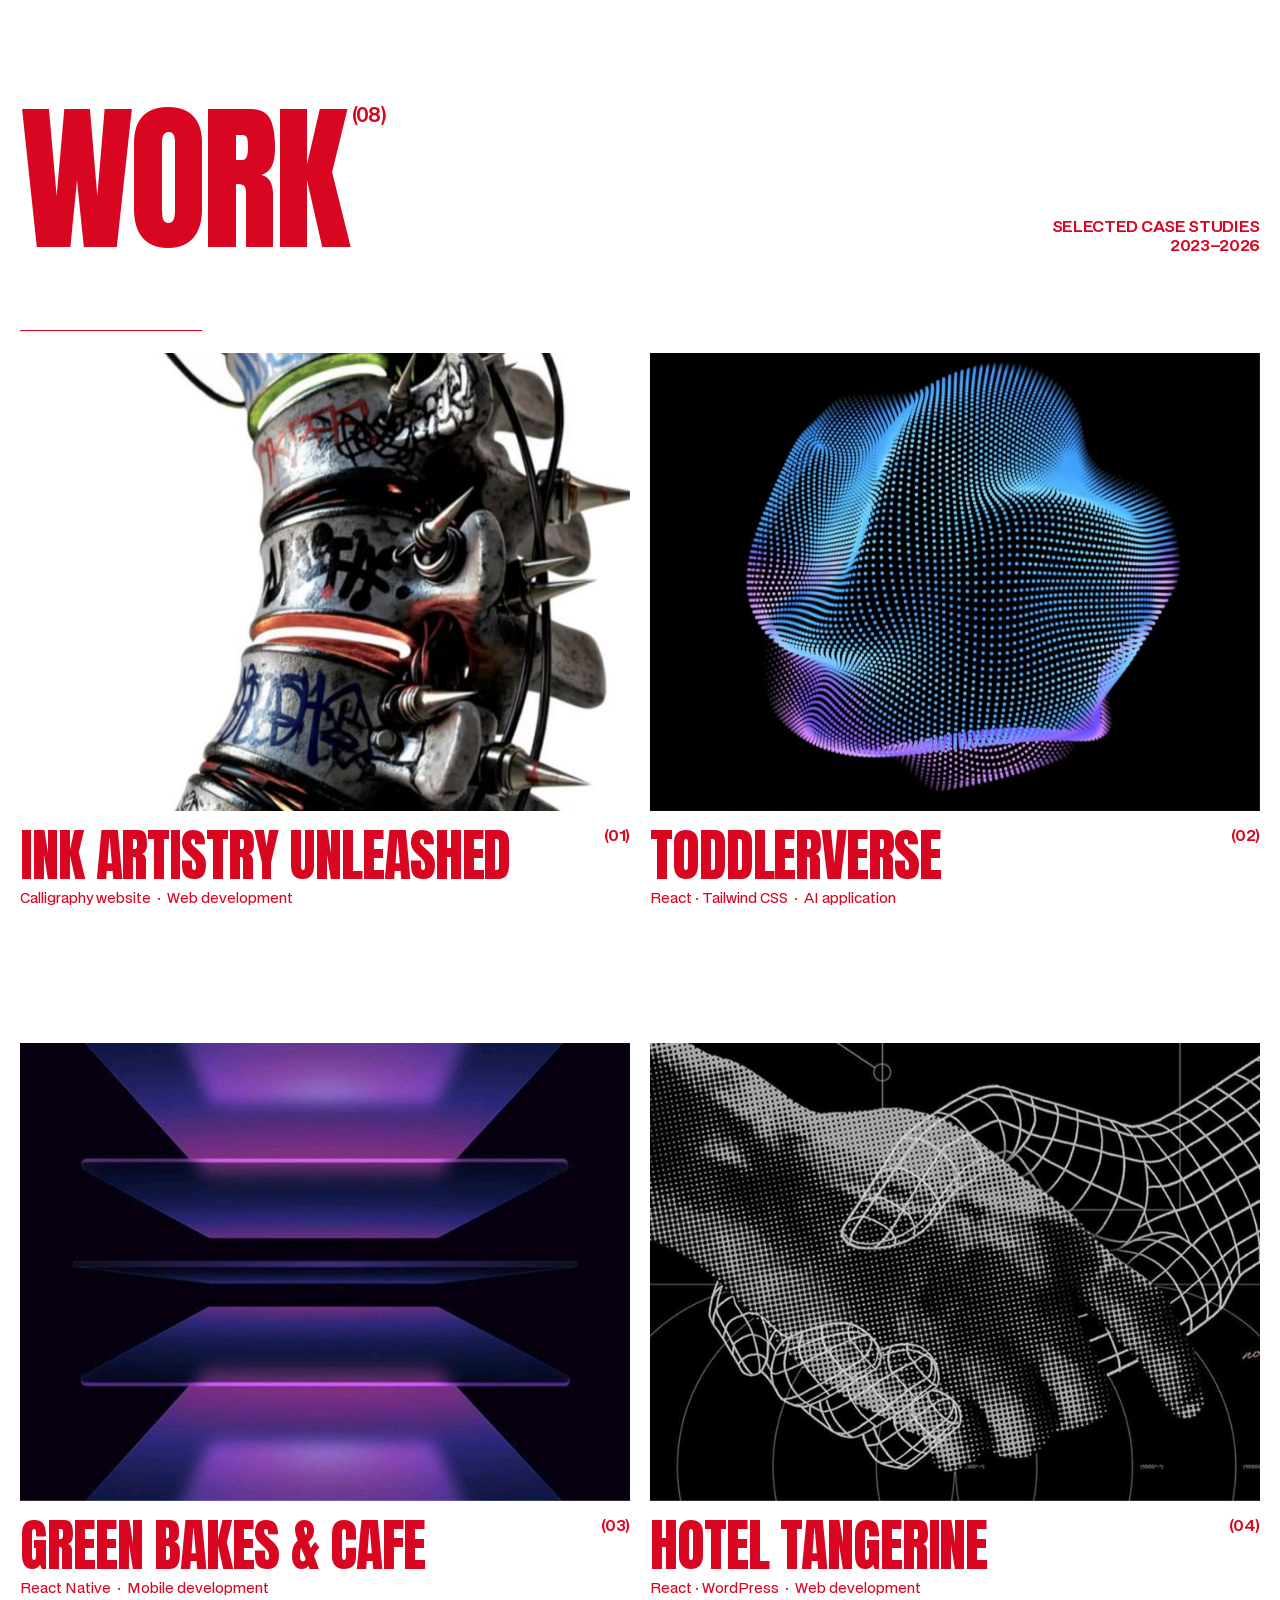
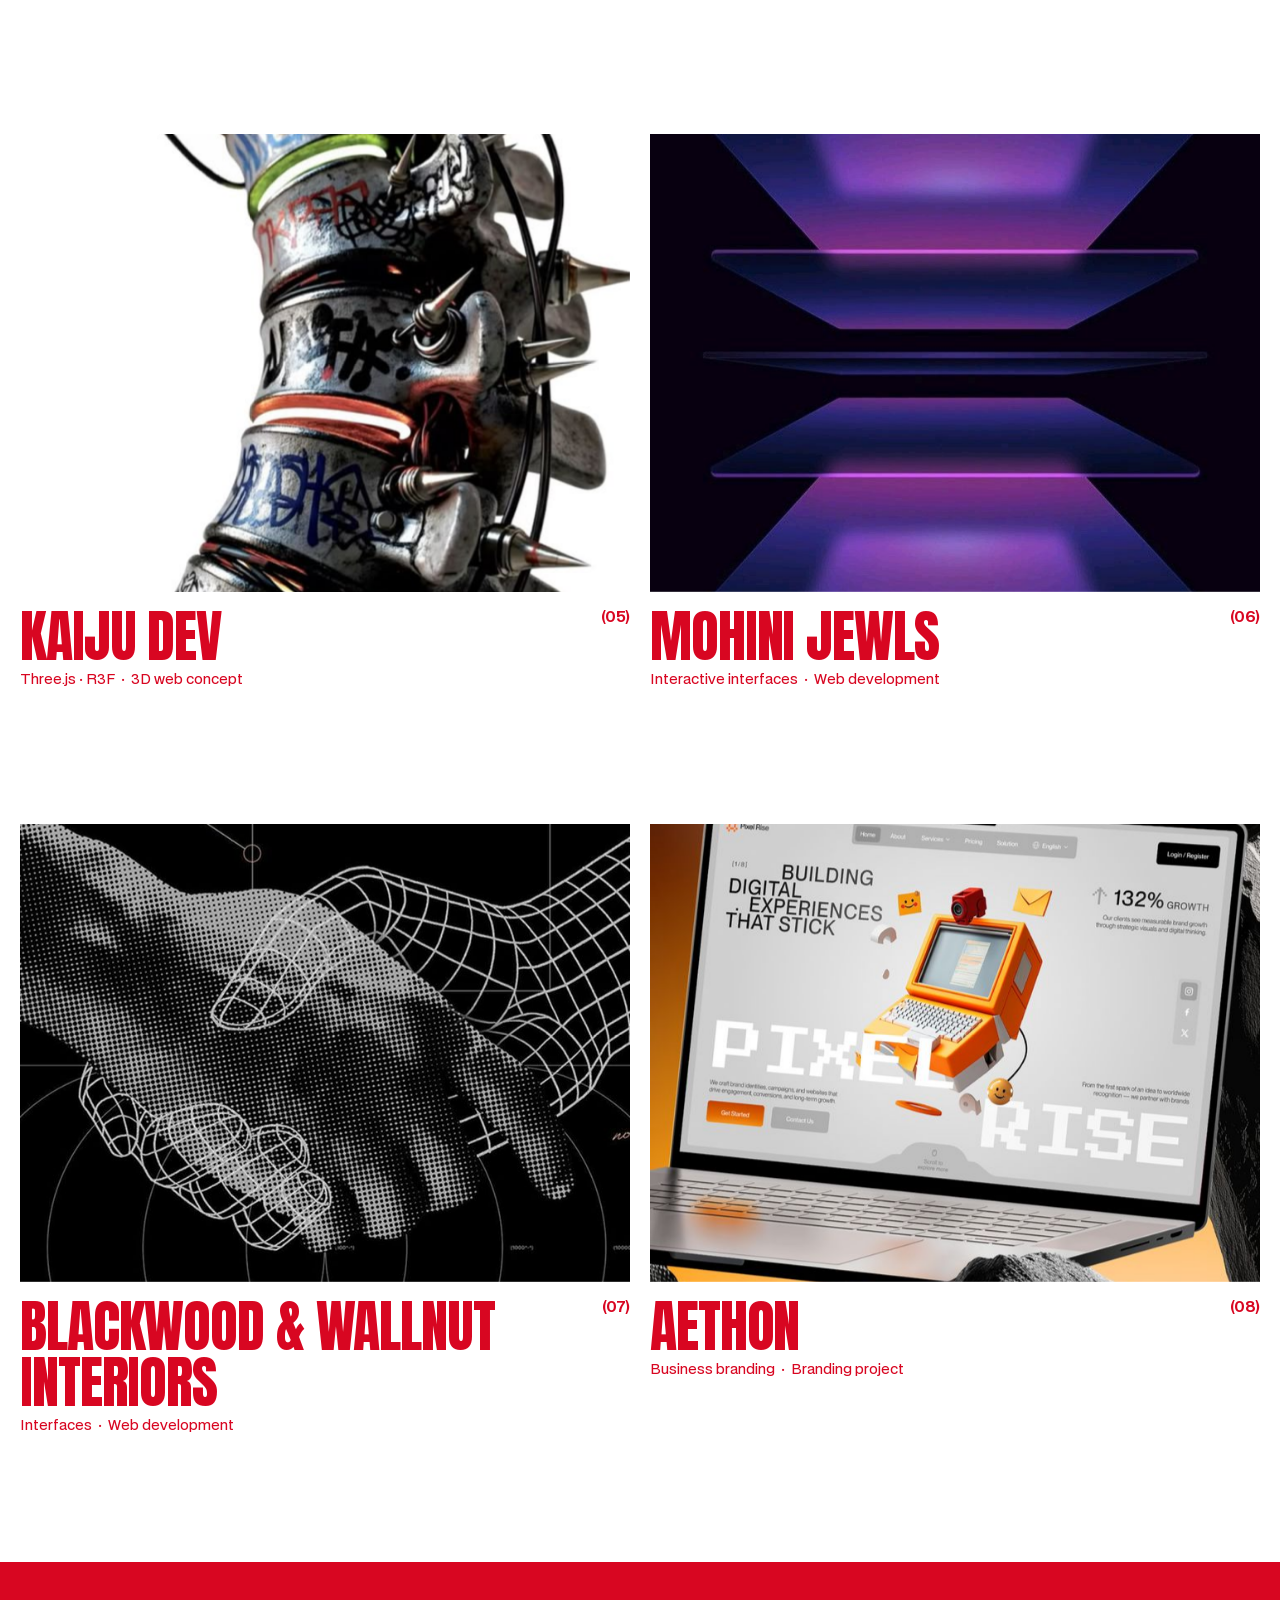
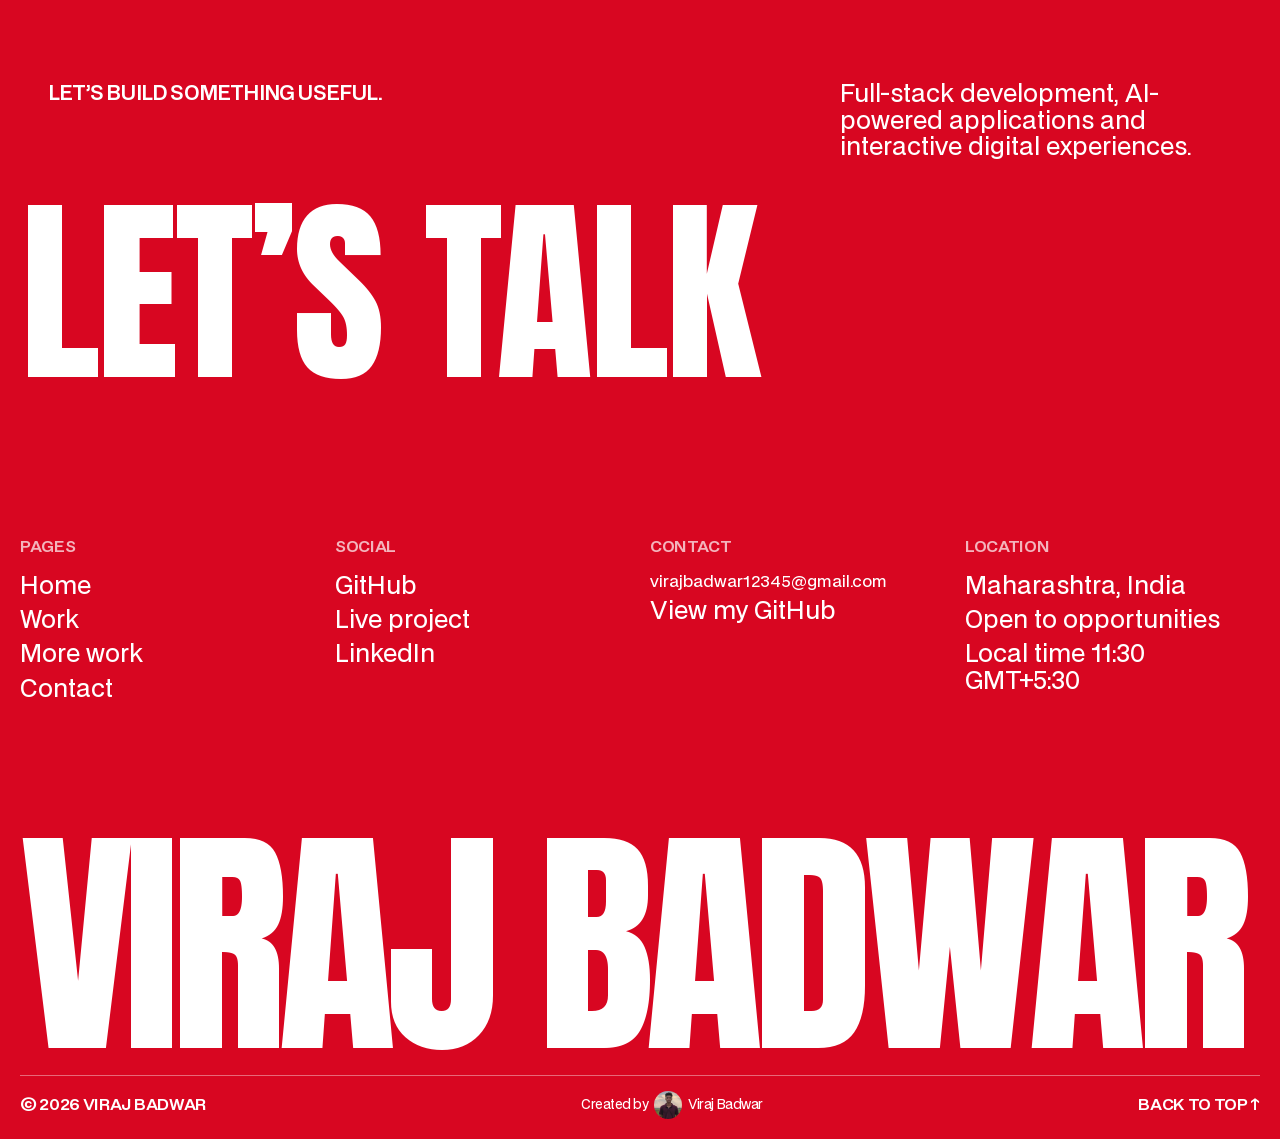
==== work/index.html @ eb69c95c "first commit" ====
<!doctype html>
<!-- Made in Framer · framer.com -->
<!-- Published Nov 4, 2026, 1:29 PM UTC -->
<html lang="en" data-redirect-timezone="1">
<head><script>(function(){var p=location.pathname;if(p.endsWith("/index.html")){history.replaceState(null,"",p.slice(0,-10))}})()</script><script>(function(){document.addEventListener("click",function(e){if(e.defaultPrevented||e.button!==0||e.metaKey||e.ctrlKey||e.shiftKey||e.altKey)return;var a=e.target&&e.target.closest?e.target.closest("a[href]"):null;if(!a)return;if(a.target&&a.target!=="_self")return;if(a.hasAttribute("download"))return;var href=a.getAttribute("href")||"";if(href.charAt(0)==="#")return;var u;try{u=new URL(a.href,location.href)}catch(err){return}if(u.origin!==location.origin)return;if(u.pathname===location.pathname&&u.hash)return;e.preventDefault();e.stopPropagation();location.assign(u.href)},true)})()</script><script>(function(){var M={"/sites/1oCLWJCTbnRnZLcQ1fzLfM/searchIndex-kOd9R7pUo4xK.json":"assets/framerusercontent.com/sites/1oCLWJCTbnRnZLcQ1fzLfM/searchIndex-kOd9R7pUo4xK.json","/sites/1oCLWJCTbnRnZLcQ1fzLfM/searchIndex-hlsFL4M75EFE.json":"assets/framerusercontent.com/sites/1oCLWJCTbnRnZLcQ1fzLfM/searchIndex-hlsFL4M75EFE.json","/images/vbrSlXsudbEoOm5iTifgbJt5toI.png":"assets/framerusercontent.com/images/vbrSlXsudbEoOm5iTifgbJt5toI.png","/images/VSTWaGj9SXtaMgPqyHFPVQhGCW0.png":"assets/framerusercontent.com/images/VSTWaGj9SXtaMgPqyHFPVQhGCW0.png","/images/srEzThA9cw4BAkn300CtM9MYhWk.png":"assets/framerusercontent.com/images/srEzThA9cw4BAkn300CtM9MYhWk.png","/assets/5vvr9Vy74if2I6bQbJvbw7SY1pQ.woff2":"assets/framerusercontent.com/assets/5vvr9Vy74if2I6bQbJvbw7SY1pQ.woff2","/assets/EOr0mi4hNtlgWNn9if640EZzXCo.woff2":"assets/framerusercontent.com/assets/EOr0mi4hNtlgWNn9if640EZzXCo.woff2","/assets/Y9k9QrlZAqio88Klkmbd8VoMQc.woff2":"assets/framerusercontent.com/assets/Y9k9QrlZAqio88Klkmbd8VoMQc.woff2","/assets/OYrD2tBIBPvoJXiIHnLoOXnY9M.woff2":"assets/framerusercontent.com/assets/OYrD2tBIBPvoJXiIHnLoOXnY9M.woff2","/assets/JeYwfuaPfZHQhEG8U5gtPDZ7WQ.woff2":"assets/framerusercontent.com/assets/JeYwfuaPfZHQhEG8U5gtPDZ7WQ.woff2","/assets/GrgcKwrN6d3Uz8EwcLHZxwEfC4.woff2":"assets/framerusercontent.com/assets/GrgcKwrN6d3Uz8EwcLHZxwEfC4.woff2","/assets/b6Y37FthZeALduNqHicBT6FutY.woff2":"assets/framerusercontent.com/assets/b6Y37FthZeALduNqHicBT6FutY.woff2","/third-party-assets/fontshare/wf/TPY5PBRHOSXJ53WNSUYZQYX4FZUMAYNF/YHKM2QXXZHS7MS6DJUZXTGRXMIGWH7K5/PCXT6E5YCQO6SSVLT6UZPPGT7QKGXOUS.woff2":"assets/framerusercontent.com/third-party-assets/fontshare/wf/TPY5PBRHOSXJ53WNSUYZQYX4FZUMAYNF/YHKM2QXXZHS7MS6DJUZXTGRXMIGWH7K5/PCXT6E5YCQO6SSVLT6UZPPGT7QKGXOUS.woff2","/assets/FcybOZJ2ipUdK2dQmwN3gFVAvuk.woff2":"assets/framerusercontent.com/assets/FcybOZJ2ipUdK2dQmwN3gFVAvuk.woff2","/images/IWsBCPgAr7e0C6CVGJPcHuevg.jpg?width=675&height=1200":"assets/framerusercontent.com/images/IWsBCPgAr7e0C6CVGJPcHuevg.1b2vrae.jpg","/images/aADrNHdwVSZanFSIrqv8xIn8RA.jpg?width=735&height=1040":"assets/framerusercontent.com/images/aADrNHdwVSZanFSIrqv8xIn8RA.02ppwsv.jpg","/images/utggF4VkxVZNT1TDAwfYG6ALpsc.jpg?width=736&height=1308":"assets/framerusercontent.com/images/utggF4VkxVZNT1TDAwfYG6ALpsc.00nig0b.jpg","/images/vlF7y7dc2ardZxPf6bMDpU2Lr4.jpg?width=736&height=907":"assets/framerusercontent.com/images/vlF7y7dc2ardZxPf6bMDpU2Lr4.0iaq4hv.jpg","/images/6LAW4TZoFbfIQjhHr2F1xcIIn0.jpg?width=736&height=1308":"assets/framerusercontent.com/images/6LAW4TZoFbfIQjhHr2F1xcIIn0.00nig0b.jpg","/images/OS7N2LmHa3bHQoyzTXM37QZr8.jpg?width=1960&height=1568":"assets/framerusercontent.com/images/OS7N2LmHa3bHQoyzTXM37QZr8.1euhwgl.jpg","/sites/1oCLWJCTbnRnZLcQ1fzLfM/rolldown-runtime.Bi-D_2cA.mjs":"assets/framerusercontent.com/sites/1oCLWJCTbnRnZLcQ1fzLfM/rolldown-runtime.Bi-D_2cA.mjs","/sites/1oCLWJCTbnRnZLcQ1fzLfM/react.Dxe_2v0O.mjs":"assets/framerusercontent.com/sites/1oCLWJCTbnRnZLcQ1fzLfM/react.Dxe_2v0O.mjs","/sites/1oCLWJCTbnRnZLcQ1fzLfM/framer.CdiwCb_K.mjs":"assets/framerusercontent.com/sites/1oCLWJCTbnRnZLcQ1fzLfM/framer.CdiwCb_K.mjs","/sites/1oCLWJCTbnRnZLcQ1fzLfM/motion.CsBHEIEx.mjs":"assets/framerusercontent.com/sites/1oCLWJCTbnRnZLcQ1fzLfM/motion.CsBHEIEx.mjs","/sites/1oCLWJCTbnRnZLcQ1fzLfM/toplevel-deps.rNQA5fzo.mjs":"assets/framerusercontent.com/sites/1oCLWJCTbnRnZLcQ1fzLfM/toplevel-deps.rNQA5fzo.mjs","/sites/1oCLWJCTbnRnZLcQ1fzLfM/gJwlaWmAo3qu6jyWvbdKYefu48XFmxQMK9RKSiIG624.D72j2bjk.mjs":"assets/framerusercontent.com/sites/1oCLWJCTbnRnZLcQ1fzLfM/gJwlaWmAo3qu6jyWvbdKYefu48XFmxQMK9RKSiIG624.D72j2bjk.mjs","/sites/1oCLWJCTbnRnZLcQ1fzLfM/shared-lib.TOsuRMiZ.mjs":"assets/framerusercontent.com/sites/1oCLWJCTbnRnZLcQ1fzLfM/shared-lib.TOsuRMiZ.mjs","/sites/1oCLWJCTbnRnZLcQ1fzLfM/cPlmBYdTS.BFBLzfOa.mjs":"assets/framerusercontent.com/sites/1oCLWJCTbnRnZLcQ1fzLfM/cPlmBYdTS.BFBLzfOa.mjs","/sites/1oCLWJCTbnRnZLcQ1fzLfM/lZLyZjHX_.REDrzk5g.mjs":"assets/framerusercontent.com/sites/1oCLWJCTbnRnZLcQ1fzLfM/lZLyZjHX_.REDrzk5g.mjs","/sites/1oCLWJCTbnRnZLcQ1fzLfM/iVT0hcnqY.CR_Yevk8.mjs":"assets/framerusercontent.com/sites/1oCLWJCTbnRnZLcQ1fzLfM/iVT0hcnqY.CR_Yevk8.mjs","/sites/1oCLWJCTbnRnZLcQ1fzLfM/pSJqb0QRA.Bmv5S_d2.mjs":"assets/framerusercontent.com/sites/1oCLWJCTbnRnZLcQ1fzLfM/pSJqb0QRA.Bmv5S_d2.mjs","/sites/1oCLWJCTbnRnZLcQ1fzLfM/uoFHfnfhi.BSSw6B_l.mjs":"assets/framerusercontent.com/sites/1oCLWJCTbnRnZLcQ1fzLfM/uoFHfnfhi.BSSw6B_l.mjs","/sites/1oCLWJCTbnRnZLcQ1fzLfM/pXGYckMSU.BUOBvive.mjs":"assets/framerusercontent.com/sites/1oCLWJCTbnRnZLcQ1fzLfM/pXGYckMSU.BUOBvive.mjs","/sites/1oCLWJCTbnRnZLcQ1fzLfM/script_main.Bnuf3rSa.mjs":"assets/framerusercontent.com/sites/1oCLWJCTbnRnZLcQ1fzLfM/script_main.Bnuf3rSa.mjs","/sites/1oCLWJCTbnRnZLcQ1fzLfM/bgABmkaweQiYjsalMd36FXmkhq9HQk4zQli3y2ZjPXk.URVeQWC3.mjs":"assets/framerusercontent.com/sites/1oCLWJCTbnRnZLcQ1fzLfM/bgABmkaweQiYjsalMd36FXmkhq9HQk4zQli3y2ZjPXk.URVeQWC3.mjs","/sites/1oCLWJCTbnRnZLcQ1fzLfM/YXAx5hw_g.Aq-yRaGO.mjs":"assets/framerusercontent.com/sites/1oCLWJCTbnRnZLcQ1fzLfM/YXAx5hw_g.Aq-yRaGO.mjs","/sites/1oCLWJCTbnRnZLcQ1fzLfM/VqIXgp63L._WW9VYjh.mjs":"assets/framerusercontent.com/sites/1oCLWJCTbnRnZLcQ1fzLfM/VqIXgp63L._WW9VYjh.mjs","/sites/1oCLWJCTbnRnZLcQ1fzLfM/kAZbJX9PiT7JTrfAp1XoeJB7n7_M095MygVssdt4xpU.DPi1YVCN.mjs":"assets/framerusercontent.com/sites/1oCLWJCTbnRnZLcQ1fzLfM/kAZbJX9PiT7JTrfAp1XoeJB7n7_M095MygVssdt4xpU.DPi1YVCN.mjs","/sites/1oCLWJCTbnRnZLcQ1fzLfM/o08iNbIPq.Cd2a_ScD.mjs":"assets/framerusercontent.com/sites/1oCLWJCTbnRnZLcQ1fzLfM/o08iNbIPq.Cd2a_ScD.mjs","/assets/vbrSlXsudbEoOm5iTifgbJt5toI.png":"assets/framerusercontent.com/assets/vbrSlXsudbEoOm5iTifgbJt5toI.png","/assets/srEzThA9cw4BAkn300CtM9MYhWk.png":"assets/framerusercontent.com/assets/srEzThA9cw4BAkn300CtM9MYhWk.png","/modules/cwYQXP9AP6LJuHIhbxpT/nbgnLgcivvDuEMIexaJ1/lZLyZjHX_.js":"assets/framerusercontent.com/modules/cwYQXP9AP6LJuHIhbxpT/nbgnLgcivvDuEMIexaJ1/lZLyZjHX_.js","/images/paDCGqjZu4r2f6wt8rYQcBf71xA.png?width=1808&height=2400":"assets/framerusercontent.com/images/paDCGqjZu4r2f6wt8rYQcBf71xA.19sad2u.png","/images/paDCGqjZu4r2f6wt8rYQcBf71xA.png?scale-down-to=1024&width=1808&height=2400":"assets/framerusercontent.com/images/paDCGqjZu4r2f6wt8rYQcBf71xA.0i3d91l.png","/images/paDCGqjZu4r2f6wt8rYQcBf71xA.png?scale-down-to=2048&width=1808&height=2400":"assets/framerusercontent.com/images/paDCGqjZu4r2f6wt8rYQcBf71xA.1yga7li.png","/assets/gazZKZuUEtvr9ULhdA4SprP0AZ0.woff2":"assets/framerusercontent.com/assets/gazZKZuUEtvr9ULhdA4SprP0AZ0.woff2","/assets/pe8RoujoPxuTZhqoNzYqHX2MXA.woff2":"assets/framerusercontent.com/assets/pe8RoujoPxuTZhqoNzYqHX2MXA.woff2","/assets/teGhWnhH3bCqefKGsIsqFy3hK8.woff2":"assets/framerusercontent.com/assets/teGhWnhH3bCqefKGsIsqFy3hK8.woff2","/assets/qQHxgTnEk6Czu1yW4xS82HQWFOk.woff2":"assets/framerusercontent.com/assets/qQHxgTnEk6Czu1yW4xS82HQWFOk.woff2","/assets/MJ3N6lfN4iP5Um8rJGqLYl03tE.woff2":"assets/framerusercontent.com/assets/MJ3N6lfN4iP5Um8rJGqLYl03tE.woff2","/assets/PfdOpgzFf7N2Uye9JX7xRKYTgSc.woff2":"assets/framerusercontent.com/assets/PfdOpgzFf7N2Uye9JX7xRKYTgSc.woff2","/assets/0SEEmmWc3vovhaai4RlRQSWRrz0.woff2":"assets/framerusercontent.com/assets/0SEEmmWc3vovhaai4RlRQSWRrz0.woff2","/sites/1oCLWJCTbnRnZLcQ1fzLfM/EGYCYx1ygUb-pXuAHgYtL_2-ky1nF8lgNBqhTfKbHOU.B_aStsWK.mjs":"assets/framerusercontent.com/sites/1oCLWJCTbnRnZLcQ1fzLfM/EGYCYx1ygUb-pXuAHgYtL_2-ky1nF8lgNBqhTfKbHOU.B_aStsWK.mjs","/sites/1oCLWJCTbnRnZLcQ1fzLfM/ci1xighcirSVP_ecF438CvjPBP_fR6-yICilxCMaoos.C093EDhI.mjs":"assets/framerusercontent.com/sites/1oCLWJCTbnRnZLcQ1fzLfM/ci1xighcirSVP_ecF438CvjPBP_fR6-yICilxCMaoos.C093EDhI.mjs","/sites/1oCLWJCTbnRnZLcQ1fzLfM/Ma1gbDTjcHpWQfi5RTExZ0yBGhCGi2ULHBmMl9E60VE.CdOAd12V.mjs":"assets/framerusercontent.com/sites/1oCLWJCTbnRnZLcQ1fzLfM/Ma1gbDTjcHpWQfi5RTExZ0yBGhCGi2ULHBmMl9E60VE.CdOAd12V.mjs","/sites/1oCLWJCTbnRnZLcQ1fzLfM/rHiCcLemO-hR3tRR5eeI7gxs5ev9PZSXsOR7mTBiZZY.D7koq3MR.mjs":"assets/framerusercontent.com/sites/1oCLWJCTbnRnZLcQ1fzLfM/rHiCcLemO-hR3tRR5eeI7gxs5ev9PZSXsOR7mTBiZZY.D7koq3MR.mjs","/sites/1oCLWJCTbnRnZLcQ1fzLfM/KPzi_GJqMdOiyp7cpuKo3220PCIFHtc4QEUw8ig3rgQ.0hKLuVhZ.mjs":"assets/framerusercontent.com/sites/1oCLWJCTbnRnZLcQ1fzLfM/KPzi_GJqMdOiyp7cpuKo3220PCIFHtc4QEUw8ig3rgQ.0hKLuVhZ.mjs","/sites/1oCLWJCTbnRnZLcQ1fzLfM/PX9hIOIVM.CF-tmePS.mjs":"assets/framerusercontent.com/sites/1oCLWJCTbnRnZLcQ1fzLfM/PX9hIOIVM.CF-tmePS.mjs","/third-party-assets/fontshare/":"assets/framerusercontent.com/third-party-assets/fontshare/index","/sites/1oCLWJCTbnRnZLcQ1fzLfM/chunk.B3RYC8bk.bK85BR2O.mjs":"assets/framerusercontent.com/sites/1oCLWJCTbnRnZLcQ1fzLfM/chunk.B3RYC8bk.bK85BR2O.mjs","/modules/cwYQXP9AP6LJuHIhbxpT/nbgnLgcivvDuEMIexaJ1/lZLyZjHX_-0.js":"assets/framerusercontent.com/modules/cwYQXP9AP6LJuHIhbxpT/nbgnLgcivvDuEMIexaJ1/lZLyZjHX_-0.js","/modules/cwYQXP9AP6LJuHIhbxpT/nbgnLgcivvDuEMIexaJ1/lZLyZjHX_-1.js":"assets/framerusercontent.com/modules/cwYQXP9AP6LJuHIhbxpT/nbgnLgcivvDuEMIexaJ1/lZLyZjHX_-1.js","/modules/fz1G7iGahvcsUnNovqqN/OSqCqZoirCMQdRbHSMY3/t5NO73g6f.js":"assets/framerusercontent.com/modules/fz1G7iGahvcsUnNovqqN/OSqCqZoirCMQdRbHSMY3/t5NO73g6f.js","/images/Zn2LXM95oApBpfpT4CFsThKDsw.jpg?width=736&height=887":"assets/framerusercontent.com/images/Zn2LXM95oApBpfpT4CFsThKDsw.0da0uz4.jpg","/sites/1oCLWJCTbnRnZLcQ1fzLfM/UTMFHeKKh.t-Xm4USo.mjs":"assets/framerusercontent.com/sites/1oCLWJCTbnRnZLcQ1fzLfM/UTMFHeKKh.t-Xm4USo.mjs","/assets/MLWPbW1dUQawJLhhun3dBwpgJak.mp4":"assets/framerusercontent.com/assets/MLWPbW1dUQawJLhhun3dBwpgJak.mp4","/images/5ILRvlYXf72kHSVHqpa3snGzjU.jpg":"assets/framerusercontent.com/images/5ILRvlYXf72kHSVHqpa3snGzjU.jpg","/sites/1oCLWJCTbnRnZLcQ1fzLfM/zB44qKZj7.CbCGgMQJ.mjs":"assets/framerusercontent.com/sites/1oCLWJCTbnRnZLcQ1fzLfM/zB44qKZj7.CbCGgMQJ.mjs","/sites/1oCLWJCTbnRnZLcQ1fzLfM/gAUj9XGYZ.DCqAIN0v.mjs":"assets/framerusercontent.com/sites/1oCLWJCTbnRnZLcQ1fzLfM/gAUj9XGYZ.DCqAIN0v.mjs","/modules/fz1G7iGahvcsUnNovqqN/OSqCqZoirCMQdRbHSMY3/t5NO73g6f-0.js":"assets/framerusercontent.com/modules/fz1G7iGahvcsUnNovqqN/OSqCqZoirCMQdRbHSMY3/t5NO73g6f-0.js","/modules/fz1G7iGahvcsUnNovqqN/OSqCqZoirCMQdRbHSMY3/t5NO73g6f-1.js":"assets/framerusercontent.com/modules/fz1G7iGahvcsUnNovqqN/OSqCqZoirCMQdRbHSMY3/t5NO73g6f-1.js","/modules/Uk8iQRuGy9sERqlDB3G9/P5LATE8vS4zoDlIWk0HB/ArrowElbowDownRight.js":"assets/framerusercontent.com/modules/Uk8iQRuGy9sERqlDB3G9/P5LATE8vS4zoDlIWk0HB/ArrowElbowDownRight.js","/modules/KXToc4n8n0VjRJoxIyl7/iepv8YZRWzIKS6xRTtLY/ArrowUpRight.js":"assets/framerusercontent.com/modules/KXToc4n8n0VjRJoxIyl7/iepv8YZRWzIKS6xRTtLY/ArrowUpRight.js","/chunk-CS7BPPVU.mjs":"assets/app.framerstatic.com/chunk-CS7BPPVU.mjs","/chunk-YRQ7G4QH.mjs":"assets/app.framerstatic.com/chunk-YRQ7G4QH.mjs","/chunk-WLHSDIGQ.mjs":"assets/app.framerstatic.com/chunk-WLHSDIGQ.mjs","/chunk-WOEOGJ2W.mjs":"assets/app.framerstatic.com/chunk-WOEOGJ2W.mjs","/editorbar.6U5SB2MH.mjs":"assets/app.framerstatic.com/editorbar.6U5SB2MH.mjs","/chunk-BEAJFPMP.mjs":"assets/app.framerstatic.com/chunk-BEAJFPMP.mjs","/EditButton-BY24IKK3.mjs":"assets/app.framerstatic.com/EditButton-BY24IKK3.mjs","/editorbar.W6ARVBAP.css":"assets/app.framerstatic.com/editorbar.W6ARVBAP.css","/render-WWNVQFNP.mjs":"assets/app.framerstatic.com/render-WWNVQFNP.mjs","/chunk-IWMJEJLX.mjs":"assets/app.framerstatic.com/chunk-IWMJEJLX.mjs","/chunk-WAC2IPPM.mjs":"assets/app.framerstatic.com/chunk-WAC2IPPM.mjs","/chunk-25IK6NLA.mjs":"assets/app.framerstatic.com/chunk-25IK6NLA.mjs","/chunk-RNGSZARC.mjs":"assets/app.framerstatic.com/chunk-RNGSZARC.mjs","/chunk-ALUSCYTV.mjs":"assets/app.framerstatic.com/chunk-ALUSCYTV.mjs","/chunk-WBNIY634.mjs":"assets/app.framerstatic.com/chunk-WBNIY634.mjs","/chunk-VFUMKGNV.mjs":"assets/app.framerstatic.com/chunk-VFUMKGNV.mjs","/chunk-SCCCCPCG.mjs":"assets/app.framerstatic.com/chunk-SCCCCPCG.mjs","/chunk-E5DYAHLF.mjs":"assets/app.framerstatic.com/chunk-E5DYAHLF.mjs","/chunk-5VVN4AF4.mjs":"assets/app.framerstatic.com/chunk-5VVN4AF4.mjs","/chunk-AND4KG4F.mjs":"assets/app.framerstatic.com/chunk-AND4KG4F.mjs","/chunk-D3BIVQHH.mjs":"assets/app.framerstatic.com/chunk-D3BIVQHH.mjs","/chunk-FIJLBKPU.mjs":"assets/app.framerstatic.com/chunk-FIJLBKPU.mjs","/chunk-YKQPZTUX.mjs":"assets/app.framerstatic.com/chunk-YKQPZTUX.mjs","/chunk-BG65Q7LH.mjs":"assets/app.framerstatic.com/chunk-BG65Q7LH.mjs","/chunk-MSU36HOI.mjs":"assets/app.framerstatic.com/chunk-MSU36HOI.mjs","/chunk-OUQ7QHER.mjs":"assets/app.framerstatic.com/chunk-OUQ7QHER.mjs","/chunk-N4BXE2AG.mjs":"assets/app.framerstatic.com/chunk-N4BXE2AG.mjs","/chunk-V3C5CSFI.mjs":"assets/app.framerstatic.com/chunk-V3C5CSFI.mjs","/chunk-FGMMLDCH.mjs":"assets/app.framerstatic.com/chunk-FGMMLDCH.mjs","/chunk-NZMKQLLU.mjs":"assets/app.framerstatic.com/chunk-NZMKQLLU.mjs","/chunk-Y7O4GQ6F.mjs":"assets/app.framerstatic.com/chunk-Y7O4GQ6F.mjs","/chunk-CAO5G2LY.mjs":"assets/app.framerstatic.com/chunk-CAO5G2LY.mjs","/chunk-6UXXFMEH.mjs":"assets/app.framerstatic.com/chunk-6UXXFMEH.mjs","/chunk-HZKHO5MD.mjs":"assets/app.framerstatic.com/chunk-HZKHO5MD.mjs","/chunk-SPWSWTND.mjs":"assets/app.framerstatic.com/chunk-SPWSWTND.mjs","/chunk-SAZULEG5.mjs":"assets/app.framerstatic.com/chunk-SAZULEG5.mjs","/chunk-Q652OIYH.mjs":"assets/app.framerstatic.com/chunk-Q652OIYH.mjs","/chunk-EZMDKA7N.mjs":"assets/app.framerstatic.com/chunk-EZMDKA7N.mjs","/chunk-AYYBTPZU.mjs":"assets/app.framerstatic.com/chunk-AYYBTPZU.mjs","/chunk-STDMHL4N.mjs":"assets/app.framerstatic.com/chunk-STDMHL4N.mjs","/chunk-73DCT4FW.mjs":"assets/app.framerstatic.com/chunk-73DCT4FW.mjs","/chunk-G4XUWRQW.mjs":"assets/app.framerstatic.com/chunk-G4XUWRQW.mjs","/chunk-4GL23XDC.mjs":"assets/app.framerstatic.com/chunk-4GL23XDC.mjs","/chunk-B27HFSZG.mjs":"assets/app.framerstatic.com/chunk-B27HFSZG.mjs","/chunk-2QF6KOR7.mjs":"assets/app.framerstatic.com/chunk-2QF6KOR7.mjs","/chunk-R2MXLLHS.mjs":"assets/app.framerstatic.com/chunk-R2MXLLHS.mjs","/chunk-NB3OQOQL.mjs":"assets/app.framerstatic.com/chunk-NB3OQOQL.mjs","/chunk-QZHBLXA3.mjs":"assets/app.framerstatic.com/chunk-QZHBLXA3.mjs","/chunk-VBCXFFMV.mjs":"assets/app.framerstatic.com/chunk-VBCXFFMV.mjs","/chunk-TOEOWTEZ.mjs":"assets/app.framerstatic.com/chunk-TOEOWTEZ.mjs","/chunk-ILBFBU7M.mjs":"assets/app.framerstatic.com/chunk-ILBFBU7M.mjs","/chunk-AOJAIZZ2.mjs":"assets/app.framerstatic.com/chunk-AOJAIZZ2.mjs","/chunk-2RIZOIDA.mjs":"assets/app.framerstatic.com/chunk-2RIZOIDA.mjs","/chunk-V7CNX5J5.mjs":"assets/app.framerstatic.com/chunk-V7CNX5J5.mjs","/chunk-LUUOVCZF.mjs":"assets/app.framerstatic.com/chunk-LUUOVCZF.mjs","/chunk-IKC33ZYD.mjs":"assets/app.framerstatic.com/chunk-IKC33ZYD.mjs","/chunk-OL7NXG7R.mjs":"assets/app.framerstatic.com/chunk-OL7NXG7R.mjs","/chunk-2BM47LJQ.mjs":"assets/app.framerstatic.com/chunk-2BM47LJQ.mjs","/chunk-GHARU3XL.mjs":"assets/app.framerstatic.com/chunk-GHARU3XL.mjs","/chunk-BLSKQ6TG.mjs":"assets/app.framerstatic.com/chunk-BLSKQ6TG.mjs","/chunk-L2QYKMOJ.mjs":"assets/app.framerstatic.com/chunk-L2QYKMOJ.mjs","/chunk-65U5SPEK.mjs":"assets/app.framerstatic.com/chunk-65U5SPEK.mjs","/chunk-TTT2AF26.mjs":"assets/app.framerstatic.com/chunk-TTT2AF26.mjs","/chunk-5J75RUHV.mjs":"assets/app.framerstatic.com/chunk-5J75RUHV.mjs","/chunk-PLZKQ22A.mjs":"assets/app.framerstatic.com/chunk-PLZKQ22A.mjs","/chunk-XNZRDAH2.mjs":"assets/app.framerstatic.com/chunk-XNZRDAH2.mjs","/chunk-JGICWN52.mjs":"assets/app.framerstatic.com/chunk-JGICWN52.mjs","/chunk-EHVYGNVJ.mjs":"assets/app.framerstatic.com/chunk-EHVYGNVJ.mjs","/chunk-HQMZV6DP.mjs":"assets/app.framerstatic.com/chunk-HQMZV6DP.mjs","/chunk-63OAA6KO.mjs":"assets/app.framerstatic.com/chunk-63OAA6KO.mjs","/chunk-ETFKW367.mjs":"assets/app.framerstatic.com/chunk-ETFKW367.mjs","/chunk-BOLNZQB3.mjs":"assets/app.framerstatic.com/chunk-BOLNZQB3.mjs","/chunk-DHZWEIEI.mjs":"assets/app.framerstatic.com/chunk-DHZWEIEI.mjs","/chunk-D3SZBJZX.mjs":"assets/app.framerstatic.com/chunk-D3SZBJZX.mjs","/chunk-Y55C467E.mjs":"assets/app.framerstatic.com/chunk-Y55C467E.mjs","/chunk-QVDGMSWL.mjs":"assets/app.framerstatic.com/chunk-QVDGMSWL.mjs","/chunk-MYSAMYRY.mjs":"assets/app.framerstatic.com/chunk-MYSAMYRY.mjs","/chunk-HSK556XS.mjs":"assets/app.framerstatic.com/chunk-HSK556XS.mjs","/chunk-N2DJHBJE.mjs":"assets/app.framerstatic.com/chunk-N2DJHBJE.mjs","/chunk-LB6X3CLW.mjs":"assets/app.framerstatic.com/chunk-LB6X3CLW.mjs","/chunk-XFC6OVIX.mjs":"assets/app.framerstatic.com/chunk-XFC6OVIX.mjs","/chunk-M774VLGN.mjs":"assets/app.framerstatic.com/chunk-M774VLGN.mjs","/chunk-OGQCKB6U.mjs":"assets/app.framerstatic.com/chunk-OGQCKB6U.mjs","/chunk-GPIRUQFY.mjs":"assets/app.framerstatic.com/chunk-GPIRUQFY.mjs","/chunk-WR3RHAT2.mjs":"assets/app.framerstatic.com/chunk-WR3RHAT2.mjs","/chunk-NYCWGTYH.mjs":"assets/app.framerstatic.com/chunk-NYCWGTYH.mjs","/chunk-FPZZYJJC.mjs":"assets/app.framerstatic.com/chunk-FPZZYJJC.mjs","/chunk-GICGUD64.mjs":"assets/app.framerstatic.com/chunk-GICGUD64.mjs","/chunk-MC2YSKZB.mjs":"assets/app.framerstatic.com/chunk-MC2YSKZB.mjs","/chunk-NZNE2ND2.mjs":"assets/app.framerstatic.com/chunk-NZNE2ND2.mjs","/chunk-YY75G3LC.mjs":"assets/app.framerstatic.com/chunk-YY75G3LC.mjs","/chunk-2Z4UPA7G.mjs":"assets/app.framerstatic.com/chunk-2Z4UPA7G.mjs","/chunk-47P32JLD.mjs":"assets/app.framerstatic.com/chunk-47P32JLD.mjs","/chunk-KWCR5G57.mjs":"assets/app.framerstatic.com/chunk-KWCR5G57.mjs","/chunk-M4E5VSQR.mjs":"assets/app.framerstatic.com/chunk-M4E5VSQR.mjs","/chunk-D7HDBRWW.mjs":"assets/app.framerstatic.com/chunk-D7HDBRWW.mjs","/chunk-5Y36GTP3.mjs":"assets/app.framerstatic.com/chunk-5Y36GTP3.mjs","/chunk-RDLE5VXU.mjs":"assets/app.framerstatic.com/chunk-RDLE5VXU.mjs","/chunk-TLVBN4S2.mjs":"assets/app.framerstatic.com/chunk-TLVBN4S2.mjs","/chunk-4UG3F4VG.mjs":"assets/app.framerstatic.com/chunk-4UG3F4VG.mjs","/chunk-YYCGMCEW.mjs":"assets/app.framerstatic.com/chunk-YYCGMCEW.mjs","/chunk-RKYWC2SX.mjs":"assets/app.framerstatic.com/chunk-RKYWC2SX.mjs","/chunk-IHHLGSTN.mjs":"assets/app.framerstatic.com/chunk-IHHLGSTN.mjs","/chunk-DWDLQQ2T.mjs":"assets/app.framerstatic.com/chunk-DWDLQQ2T.mjs","/chunk-BUKMXMSB.mjs":"assets/app.framerstatic.com/chunk-BUKMXMSB.mjs","/chunk-AST6PYPI.mjs":"assets/app.framerstatic.com/chunk-AST6PYPI.mjs","/chunk-F6QPZF2U.mjs":"assets/app.framerstatic.com/chunk-F6QPZF2U.mjs","/chunk-NFJFOL2Y.mjs":"assets/app.framerstatic.com/chunk-NFJFOL2Y.mjs","/chunk-PP2DUQOO.mjs":"assets/app.framerstatic.com/chunk-PP2DUQOO.mjs","/chunk-QKAEH5BS.mjs":"assets/app.framerstatic.com/chunk-QKAEH5BS.mjs","/chunk-EUR4TSAJ.mjs":"assets/app.framerstatic.com/chunk-EUR4TSAJ.mjs","/chunk-LCSPAXNF.mjs":"assets/app.framerstatic.com/chunk-LCSPAXNF.mjs","/chunk-3JU3HYQU.mjs":"assets/app.framerstatic.com/chunk-3JU3HYQU.mjs","/chunk-NAI7D2VU.mjs":"assets/app.framerstatic.com/chunk-NAI7D2VU.mjs","/chunk-4XTRVW7Y.mjs":"assets/app.framerstatic.com/chunk-4XTRVW7Y.mjs","/chunk-WPWSHZF5.mjs":"assets/app.framerstatic.com/chunk-WPWSHZF5.mjs","/chunk-KERZPZ74.mjs":"assets/app.framerstatic.com/chunk-KERZPZ74.mjs","/chunk-WI34IOZA.mjs":"assets/app.framerstatic.com/chunk-WI34IOZA.mjs","/chunk-Y2EMXJ4G.mjs":"assets/app.framerstatic.com/chunk-Y2EMXJ4G.mjs","/chunk-K6L5GVTR.mjs":"assets/app.framerstatic.com/chunk-K6L5GVTR.mjs","/chunk-SQKN7F3Q.mjs":"assets/app.framerstatic.com/chunk-SQKN7F3Q.mjs","/chunk-HU25VPAY.mjs":"assets/app.framerstatic.com/chunk-HU25VPAY.mjs","/chunk-S2H3D7JQ.mjs":"assets/app.framerstatic.com/chunk-S2H3D7JQ.mjs","/chunk-VD6KMVU6.mjs":"assets/app.framerstatic.com/chunk-VD6KMVU6.mjs","/chunk-P7RVVTNH.mjs":"assets/app.framerstatic.com/chunk-P7RVVTNH.mjs","/chunk-P6Q3LWLD.mjs":"assets/app.framerstatic.com/chunk-P6Q3LWLD.mjs","/chunk-G3KF7MVA.mjs":"assets/app.framerstatic.com/chunk-G3KF7MVA.mjs","/chunk-GZXM3VEB.mjs":"assets/app.framerstatic.com/chunk-GZXM3VEB.mjs","/chunk-3JXINZRV.mjs":"assets/app.framerstatic.com/chunk-3JXINZRV.mjs","/chunk-M6O6XTPU.mjs":"assets/app.framerstatic.com/chunk-M6O6XTPU.mjs","/chunk-LHVBJBF4.mjs":"assets/app.framerstatic.com/chunk-LHVBJBF4.mjs","/chunk-DWEQS5LX.mjs":"assets/app.framerstatic.com/chunk-DWEQS5LX.mjs","/chunk-EKYJNLIX.mjs":"assets/app.framerstatic.com/chunk-EKYJNLIX.mjs","/chunk-FUQZY6JN.mjs":"assets/app.framerstatic.com/chunk-FUQZY6JN.mjs","/chunk-HG3INR46.mjs":"assets/app.framerstatic.com/chunk-HG3INR46.mjs","/chunk-ALPJL5PK.mjs":"assets/app.framerstatic.com/chunk-ALPJL5PK.mjs","/chunk-HEAATEQX.mjs":"assets/app.framerstatic.com/chunk-HEAATEQX.mjs","/chunk-TS24LVSZ.mjs":"assets/app.framerstatic.com/chunk-TS24LVSZ.mjs","/chunk-7N53YJEJ.mjs":"assets/app.framerstatic.com/chunk-7N53YJEJ.mjs","/chunk-SCYDFCJI.mjs":"assets/app.framerstatic.com/chunk-SCYDFCJI.mjs","/chunk-ZGC2VKMC.mjs":"assets/app.framerstatic.com/chunk-ZGC2VKMC.mjs","/chunk-G7HNYT26.mjs":"assets/app.framerstatic.com/chunk-G7HNYT26.mjs","/chunk-4HRYW54D.mjs":"assets/app.framerstatic.com/chunk-4HRYW54D.mjs","/chunk-CANEWBHS.mjs":"assets/app.framerstatic.com/chunk-CANEWBHS.mjs","/chunk-AZXT5MI7.mjs":"assets/app.framerstatic.com/chunk-AZXT5MI7.mjs","/chunk-KN4UVSHF.mjs":"assets/app.framerstatic.com/chunk-KN4UVSHF.mjs","/chunk-RM2JK3Y4.mjs":"assets/app.framerstatic.com/chunk-RM2JK3Y4.mjs","/chunk-MJKUC5N4.mjs":"assets/app.framerstatic.com/chunk-MJKUC5N4.mjs","/chunk-CS237T25.mjs":"assets/app.framerstatic.com/chunk-CS237T25.mjs","/chunk-VR4IGIJ4.mjs":"assets/app.framerstatic.com/chunk-VR4IGIJ4.mjs","/chunk-MHBUXWEI.mjs":"assets/app.framerstatic.com/chunk-MHBUXWEI.mjs","/chunk-YS3B4HMG.mjs":"assets/app.framerstatic.com/chunk-YS3B4HMG.mjs","/chunk-3PIOJLHR.mjs":"assets/app.framerstatic.com/chunk-3PIOJLHR.mjs","/chunk-SJ5ZASSS.mjs":"assets/app.framerstatic.com/chunk-SJ5ZASSS.mjs","/chunk-ZN6XA7TQ.mjs":"assets/app.framerstatic.com/chunk-ZN6XA7TQ.mjs","/chunk-VW2PG5NQ.mjs":"assets/app.framerstatic.com/chunk-VW2PG5NQ.mjs","/chunk-R2BBTRSX.mjs":"assets/app.framerstatic.com/chunk-R2BBTRSX.mjs","/chunk-3DO2FQVH.mjs":"assets/app.framerstatic.com/chunk-3DO2FQVH.mjs","/chunk-VBJCAJR3.mjs":"assets/app.framerstatic.com/chunk-VBJCAJR3.mjs","/chunk-7WJ42D6X.mjs":"assets/app.framerstatic.com/chunk-7WJ42D6X.mjs","/chunk-PVCDQ37O.mjs":"assets/app.framerstatic.com/chunk-PVCDQ37O.mjs","/chunk-R3RMO3B5.mjs":"assets/app.framerstatic.com/chunk-R3RMO3B5.mjs","/chunk-SIDZMTIN.mjs":"assets/app.framerstatic.com/chunk-SIDZMTIN.mjs","/chunk-P5P54LX6.mjs":"assets/app.framerstatic.com/chunk-P5P54LX6.mjs","/chunk-MYL546Y2.mjs":"assets/app.framerstatic.com/chunk-MYL546Y2.mjs","/chunk-W2KK7DO4.mjs":"assets/app.framerstatic.com/chunk-W2KK7DO4.mjs","/chunk-ZWNW7R2Z.mjs":"assets/app.framerstatic.com/chunk-ZWNW7R2Z.mjs","/chunk-ISW56VHA.mjs":"assets/app.framerstatic.com/chunk-ISW56VHA.mjs","/chunk-KTJOCHOQ.mjs":"assets/app.framerstatic.com/chunk-KTJOCHOQ.mjs","/chunk-LVTM6NBN.mjs":"assets/app.framerstatic.com/chunk-LVTM6NBN.mjs","/chunk-7TAXGLM3.mjs":"assets/app.framerstatic.com/chunk-7TAXGLM3.mjs","/chunk-5U4VOU7E.mjs":"assets/app.framerstatic.com/chunk-5U4VOU7E.mjs","/chunk-XNIFBQQE.mjs":"assets/app.framerstatic.com/chunk-XNIFBQQE.mjs","/chunk-Y5ZQHO3P.mjs":"assets/app.framerstatic.com/chunk-Y5ZQHO3P.mjs","/chunk-WBTAMOXF.mjs":"assets/app.framerstatic.com/chunk-WBTAMOXF.mjs","/chunk-AHBUMA74.mjs":"assets/app.framerstatic.com/chunk-AHBUMA74.mjs","/chunk-QFU6OGL3.mjs":"assets/app.framerstatic.com/chunk-QFU6OGL3.mjs","/chunk-OZLR5XNE.mjs":"assets/app.framerstatic.com/chunk-OZLR5XNE.mjs","/chunk-ATYAMW3V.mjs":"assets/app.framerstatic.com/chunk-ATYAMW3V.mjs","/chunk-GHDF5CG4.mjs":"assets/app.framerstatic.com/chunk-GHDF5CG4.mjs","/chunk-4NZK3QP7.mjs":"assets/app.framerstatic.com/chunk-4NZK3QP7.mjs","/chunk-ZNFBUDMT.mjs":"assets/app.framerstatic.com/chunk-ZNFBUDMT.mjs","/chunk-REJ2XCEK.mjs":"assets/app.framerstatic.com/chunk-REJ2XCEK.mjs","/chunk-EYMNQYLM.mjs":"assets/app.framerstatic.com/chunk-EYMNQYLM.mjs","/chunk-XQSJQJWX.mjs":"assets/app.framerstatic.com/chunk-XQSJQJWX.mjs","/chunk-WRBBN7SY.mjs":"assets/app.framerstatic.com/chunk-WRBBN7SY.mjs","/chunk-MSHSIAEI.mjs":"assets/app.framerstatic.com/chunk-MSHSIAEI.mjs","/chunk-RNHTTH2C.mjs":"assets/app.framerstatic.com/chunk-RNHTTH2C.mjs","/chunk-SMHMQ5IL.mjs":"assets/app.framerstatic.com/chunk-SMHMQ5IL.mjs","/chunk-2MJWXJDE.mjs":"assets/app.framerstatic.com/chunk-2MJWXJDE.mjs","/chunk-MARIBFUZ.mjs":"assets/app.framerstatic.com/chunk-MARIBFUZ.mjs","/chunk-GBWZWM2Q.mjs":"assets/app.framerstatic.com/chunk-GBWZWM2Q.mjs","/chunk-QFXLDP7M.mjs":"assets/app.framerstatic.com/chunk-QFXLDP7M.mjs","/chunk-EIH2JWGG.mjs":"assets/app.framerstatic.com/chunk-EIH2JWGG.mjs","/chunk-UZNETSBG.mjs":"assets/app.framerstatic.com/chunk-UZNETSBG.mjs","/chunk-7JB7LKQK.mjs":"assets/app.framerstatic.com/chunk-7JB7LKQK.mjs","/chunk-WZ6ARK2M.mjs":"assets/app.framerstatic.com/chunk-WZ6ARK2M.mjs","/chunk-J3A5W6BK.mjs":"assets/app.framerstatic.com/chunk-J3A5W6BK.mjs","/chunk-LUZ6ND5K.mjs":"assets/app.framerstatic.com/chunk-LUZ6ND5K.mjs","/chunk-WC34TENX.mjs":"assets/app.framerstatic.com/chunk-WC34TENX.mjs","/chunk-HPV3KV4H.mjs":"assets/app.framerstatic.com/chunk-HPV3KV4H.mjs","/chunk-5EE7LLRA.mjs":"assets/app.framerstatic.com/chunk-5EE7LLRA.mjs","/chunk-AYNVEX5D.mjs":"assets/app.framerstatic.com/chunk-AYNVEX5D.mjs","/chunk-2FCXHKEL.mjs":"assets/app.framerstatic.com/chunk-2FCXHKEL.mjs","/chunk-EQBCTBZ3.mjs":"assets/app.framerstatic.com/chunk-EQBCTBZ3.mjs","/chunk-3WKMMIQB.mjs":"assets/app.framerstatic.com/chunk-3WKMMIQB.mjs","/chunk-YSP5ZHDJ.mjs":"assets/app.framerstatic.com/chunk-YSP5ZHDJ.mjs","/chunk-SWYZG2NI.mjs":"assets/app.framerstatic.com/chunk-SWYZG2NI.mjs","/chunk-VPDJYJ6F.mjs":"assets/app.framerstatic.com/chunk-VPDJYJ6F.mjs","/chunk-4JY5UMT2.mjs":"assets/app.framerstatic.com/chunk-4JY5UMT2.mjs","/chunk-JMQYIQA3.mjs":"assets/app.framerstatic.com/chunk-JMQYIQA3.mjs","/chunk-WWAYOXLZ.mjs":"assets/app.framerstatic.com/chunk-WWAYOXLZ.mjs","/chunk-VHFKZWVR.mjs":"assets/app.framerstatic.com/chunk-VHFKZWVR.mjs","/chunk-7UFBJRYR.mjs":"assets/app.framerstatic.com/chunk-7UFBJRYR.mjs","/chunk-WBI6GGAG.mjs":"assets/app.framerstatic.com/chunk-WBI6GGAG.mjs","/chunk-RJVD5SHM.mjs":"assets/app.framerstatic.com/chunk-RJVD5SHM.mjs","/chunk-V23FJ5ZD.mjs":"assets/app.framerstatic.com/chunk-V23FJ5ZD.mjs","/chunk-CGSMQH4L.mjs":"assets/app.framerstatic.com/chunk-CGSMQH4L.mjs","/chunk-ZG3WRX34.mjs":"assets/app.framerstatic.com/chunk-ZG3WRX34.mjs","/chunk-FN3PMT3K.mjs":"assets/app.framerstatic.com/chunk-FN3PMT3K.mjs","/chunk-UUJZFRP4.mjs":"assets/app.framerstatic.com/chunk-UUJZFRP4.mjs","/chunk-IMG4KONS.mjs":"assets/app.framerstatic.com/chunk-IMG4KONS.mjs","/chunk-DIKEVKKF.mjs":"assets/app.framerstatic.com/chunk-DIKEVKKF.mjs","/chunk-VO66OHVH.mjs":"assets/app.framerstatic.com/chunk-VO66OHVH.mjs","/chunk-NWHKDX2B.mjs":"assets/app.framerstatic.com/chunk-NWHKDX2B.mjs","/chunk-7GKAI4PF.mjs":"assets/app.framerstatic.com/chunk-7GKAI4PF.mjs","/chunk-G3KKIJRH.mjs":"assets/app.framerstatic.com/chunk-G3KKIJRH.mjs","/chunk-DPHJW6UJ.mjs":"assets/app.framerstatic.com/chunk-DPHJW6UJ.mjs","/chunk-7EB6YIPV.mjs":"assets/app.framerstatic.com/chunk-7EB6YIPV.mjs","/chunk-UR25HDZP.mjs":"assets/app.framerstatic.com/chunk-UR25HDZP.mjs","/chunk-VETFRWS7.mjs":"assets/app.framerstatic.com/chunk-VETFRWS7.mjs","/chunk-B6JEIP52.mjs":"assets/app.framerstatic.com/chunk-B6JEIP52.mjs","/chunk-4ZJKD4ZT.mjs":"assets/app.framerstatic.com/chunk-4ZJKD4ZT.mjs","/chunk-7QOQYHOC.mjs":"assets/app.framerstatic.com/chunk-7QOQYHOC.mjs","/chunk-6AZCRHLC.mjs":"assets/app.framerstatic.com/chunk-6AZCRHLC.mjs","/chunk-IAD5VUZQ.mjs":"assets/app.framerstatic.com/chunk-IAD5VUZQ.mjs","/chunk-3KIVKHP3.mjs":"assets/app.framerstatic.com/chunk-3KIVKHP3.mjs","/dist-57FPVK77.mjs":"assets/app.framerstatic.com/dist-57FPVK77.mjs","/dist-RAAUZRN2.mjs":"assets/app.framerstatic.com/dist-RAAUZRN2.mjs","/dist-7E33OISL.mjs":"assets/app.framerstatic.com/dist-7E33OISL.mjs","/dist-D6AE74Y2.mjs":"assets/app.framerstatic.com/dist-D6AE74Y2.mjs","/dist-5ZVOSTYK.mjs":"assets/app.framerstatic.com/dist-5ZVOSTYK.mjs","/dist-JCWXD2W4.mjs":"assets/app.framerstatic.com/dist-JCWXD2W4.mjs","/prosemirror-suggest-DFAYM7QE.mjs":"assets/app.framerstatic.com/prosemirror-suggest-DFAYM7QE.mjs","/dist-NDITSPDL.mjs":"assets/app.framerstatic.com/dist-NDITSPDL.mjs","/dist-EZBJJDRO.mjs":"assets/app.framerstatic.com/dist-EZBJJDRO.mjs","/InterVariable.latin-5EYCRJRY.woff2":"assets/app.framerstatic.com/InterVariable.latin-5EYCRJRY.woff2","/chunk-BCPS7S34.mjs":"assets/app.framerstatic.com/chunk-BCPS7S34.mjs","/canvas-sandbox-on-page.ZLEQJPO6.css":"assets/app.framerstatic.com/canvas-sandbox-on-page.ZLEQJPO6.css","/chunk-KQSTFX6K.mjs":"assets/app.framerstatic.com/chunk-KQSTFX6K.mjs","/chunk-FPMP5UYP.mjs":"assets/app.framerstatic.com/chunk-FPMP5UYP.mjs","/chunk-E5NZT7TJ.mjs":"assets/app.framerstatic.com/chunk-E5NZT7TJ.mjs","/chunk-KCNIC6OV.mjs":"assets/app.framerstatic.com/chunk-KCNIC6OV.mjs","/chunk-5TZZMM4Q.mjs":"assets/app.framerstatic.com/chunk-5TZZMM4Q.mjs","/chunk-KF3CI74D.mjs":"assets/app.framerstatic.com/chunk-KF3CI74D.mjs","/chunk-7WC2BZJA.mjs":"assets/app.framerstatic.com/chunk-7WC2BZJA.mjs","/chunk-V7FUNARM.mjs":"assets/app.framerstatic.com/chunk-V7FUNARM.mjs","/chunk-B4LFU6TX.mjs":"assets/app.framerstatic.com/chunk-B4LFU6TX.mjs","/chunk-JZ3GRG3D.mjs":"assets/app.framerstatic.com/chunk-JZ3GRG3D.mjs","/canvas-sandbox-on-page.LTWGMPKE.mjs":"assets/app.framerstatic.com/canvas-sandbox-on-page.LTWGMPKE.mjs","/chunk-QGGYPPSM.mjs":"assets/app.framerstatic.com/chunk-QGGYPPSM.mjs"};var P="../";var H=["framerusercontent.com","app.framerstatic.com","different-convention-500311.framer.app"];function hosted(u){for(var i=0;i<H.length;i++){var h=H[i];if(h.charAt(0)==="."){if(u.indexOf(h)!==-1||u.indexOf("//"+h.slice(1))!==-1)return true}else if(u.indexOf(h)!==-1)return true}return false}function fix(u){if(typeof u!=="string"||!hosted(u))return u;try{var x=new URL(u);var k=M[x.pathname+x.search]||M[x.pathname];return k?P+k:u}catch(e){return u}}function fixSet(v){if(typeof v!=="string")return v;return v.split(",").map(function(t){t=t.trim();var i=t.indexOf(" ");return i===-1?fix(t):fix(t.slice(0,i))+t.slice(i)}).join(", ")}var pr=HTMLImageElement.prototype;["src","srcset"].forEach(function(k){var d=Object.getOwnPropertyDescriptor(pr,k);if(!d)return;Object.defineProperty(pr,k,{get:d.get,set:function(v){d.set.call(this,k==="src"?fix(v):fixSet(v))},configurable:true})});var of=window.fetch;function cmsRange(u){if(typeof u!=="string"||u.indexOf(".framercms")===-1)return null;var x;try{x=new URL(u,location.href)}catch(e){return null}if(!/\.framercms$/.test(x.pathname))return null;var m=/[?&]range=(\d+)-(\d+)/.exec(x.search);if(!m)return null;var w=M[x.pathname];if(!w)return null;return of.call(window,P+w).then(function(r){return r.arrayBuffer()}).then(function(b){return new Response(b.slice(+m[1],+m[2]+1),{headers:{"content-type":"application/octet-stream"}})})}if(window.Worker){var OW=window.Worker;window.Worker=function(u,o){try{u=fix(typeof u==="string"?u:String(u))}catch(e){}return new OW(u,o)};window.Worker.prototype=OW.prototype}window.fetch=function(i,o){try{var c=cmsRange(typeof i==="string"?i:(i&&i.url));if(c)return c;if(typeof i==="string")i=fix(i);else if(i&&i.url)i=new Request(fix(i.url),i);}catch(e){}return of.call(this,i,o)};})()</script><script>if("serviceWorker" in navigator){navigator.serviceWorker.register(new URL("/f2c-sw.js",location.origin).href).catch(function(){})}</script><style id="f2c-strip-framer-badge">#__framer-badge-container,.__framer-badge{display:none!important}</style><style id="f2c-strip-template-badge">[data-framer-name*="delete me" i],[name*="delete me" i],[data-framer-name*="remove me" i],[name*="remove me" i],[data-framer-name*="remix button" i],[name*="remix button" i],[data-framer-name*="use for free" i],[name*="use for free" i],[data-framer-name*="buy template" i],[name*="buy template" i],[data-framer-name*="template badge" i],[name*="template badge" i],a[href*="framer.link"],*:has(> a[href*="framer.link"]),a[href*="framer.com/templates"],*:has(> a[href*="framer.com/templates"]){display:none!important}</style>
	<meta charset="utf-8">
	<meta name="viewport" content="width=device-width">
	<meta name="generator" content="Framer 2f857c8">
	<title>Work — Dex Harlan</title>
    <link rel="canonical" href="../work/" data-framer-generated-canonical><meta property="og:url" content="https://virajjj.framer.website/work"><meta name="description" content="Dex Harlan is an independent brand designer in Toronto shaping identities, packaging, campaigns and websites for studios and creative brands.">
    <meta name="framer-search-index" content="https://framerusercontent.com/sites/1oCLWJCTbnRnZLcQ1fzLfM/searchIndex-kOd9R7pUo4xK.json">
    <meta name="framer-search-index-fallback" content="https://framerusercontent.com/sites/1oCLWJCTbnRnZLcQ1fzLfM/searchIndex-hlsFL4M75EFE.json">
    <meta name="framer-html-plugin" content="disable">
    <link href="../assets/framerusercontent.com/images/vbrSlXsudbEoOm5iTifgbJt5toI.png" rel="icon" media="(prefers-color-scheme: light)">
    <link href="../assets/framerusercontent.com/images/vbrSlXsudbEoOm5iTifgbJt5toI.png" rel="icon" media="(prefers-color-scheme: dark)">
    <link rel="apple-touch-icon" href="../assets/framerusercontent.com/images/VSTWaGj9SXtaMgPqyHFPVQhGCW0.png">
    <!-- Open Graph -->
    <meta property="og:type" content="website">
    <meta property="og:title" content="Work — Dex Harlan">
    <meta property="og:description" content="Dex Harlan is an independent brand designer in Toronto shaping identities, packaging, campaigns and websites for studios and creative brands.">
    <meta property="og:image" content="https://framerusercontent.com/images/srEzThA9cw4BAkn300CtM9MYhWk.png">
    <!-- X -->
    <meta name="twitter:card" content="summary_large_image">
    <meta name="twitter:title" content="Work — Dex Harlan">
    <meta name="twitter:description" content="Dex Harlan is an independent brand designer in Toronto shaping identities, packaging, campaigns and websites for studios and creative brands.">
    <meta name="twitter:image" content="https://framerusercontent.com/images/srEzThA9cw4BAkn300CtM9MYhWk.png">
	
	
	<script>try{if(localStorage.getItem("__framer_force_showing_editorbar_since")){const n=document.createElement("link");n.rel="modulepreload";n.href="data:text/javascript,export%20const%20createEditorBar%20%3D%20()%20%3D%3E%20()%20%3D%3E%20null%3B%0Aexport%20default%20%7B%7D%3B";document.head.appendChild(n)}}catch(e){}</script>
	<script>((s,k,r)=>{let a=new Set,l=new Set,c=!1;function F(){c=!1;let e=[...l];l.clear();for(let n of e)n()}function w(e){l.add(e),!c&&(c=!0,requestAnimationFrame(F))}function D(){for(;a.size;){let e=a.values().next().value;a.delete(e),e()}}let M="scheduler"in s&&"postTask"in scheduler?e=>{scheduler.postTask(e,{priority:"background"})}:e=>setTimeout(e,1),P=new Promise(e=>{s.addEventListener("load",()=>{e()})}).then(()=>{P=void 0}),B="scheduling"in navigator&&typeof navigator.scheduling?.isInputPending=="function"?navigator.scheduling.isInputPending.bind(navigator.scheduling):()=>!1;async function j(e,n){a.add(e);let t;if(n&&r.readyState!=="complete"&&await P,!a.has(e))return;if(r.hidden){a.delete(e),e();return}let i=()=>{M(()=>{a.delete(e)&&e()})};w(()=>{B()?w(i):i()})}function f(e,n=!1){if(r.hidden){e();return}j(e,n)}let p,g;async function U(){return new Promise(e=>{let n=()=>{a.delete(e),e()};g=n,setTimeout(n,150),a.add(e)})}function A(e){e.button===0&&(p=U())}function v(){p=void 0,g?.(),g=void 0}r.addEventListener("mousedown",A,!0),r.addEventListener("click",v,!0),r.addEventListener("visibilitychange",()=>{r.hidden&&(D(),v())},!0),r.addEventListener("pagehide",()=>{v(),D()},!0);let S=r.addEventListener,T=r.removeEventListener,C=["click","auxclick","mousedown","keyup","submit"];function I(e,n){let t=[],i=[],o;for(o in e){if(typeof e[o]=="function")continue;let u=n[o];u===void 0?i.push(o):e[o]!==u&&t.push(o)}(t.length||i.length)&&console.log(`Different: ${t.join(", ")}`,`Missing: ${i.join(", ")}`)}let m=new WeakMap;function W(e){let n=m.get(e);if(n)return n;let t=async function(o){let u;o.type==="mousedown"&&o.button===0&&await p,f(()=>{typeof e=="function"?e.call(this,o):e.handleEvent(o)})};return m.set(e,t),t}r.addEventListener=function(e,n,t){if(n&&C.includes(e)){S.call(this,e,W(n),t);return}S.call(this,e,n,t)},r.removeEventListener=function(e,n,t){T.call(this,e,n,t);let i=n&&m.get(n);i&&T.call(this,e,i,t)};function _(e){return function(...t){return f(()=>{e.apply(this,t)},!0),!0}}function G(e){if(e.__f)return;let n=e.push;Object.defineProperty(e,"push",{enumerable:!0,get(){return n},set(t){t!==n&&(n=t?_(t):void 0)}}),Object.defineProperty(e,"__f",{enumerable:!1,value:!0})}function V(){let e=s.dataLayer;e&&(G(e),Object.defineProperty(s,"dataLayer",{enumerable:!0,get(){return e},set(n){n!==e&&(e=n,e&&G(e))}}))}let y=new MutationObserver(()=>{if(r.readyState==="complete"&&!("dataLayer"in s)){y.disconnect();return}"dataLayer"in s&&(y.disconnect(),V())});y.observe(r.documentElement,{childList:!0,subtree:!0});function L(e,n){let t=e.__proto__[n]??e[n],i,o=0;function u(d){let E=o++;function x(...O){(i===void 0||E>=i)&&t.apply(this,O),d&&f(()=>{let b=i;i=b===void 0?E:Math.max(b,E);try{d.apply(this,O)}finally{i=b}})}return x}let h=u();Object.defineProperty(e,n,{enumerable:!0,get(){return h},set(d){d!==h&&(h=d?u(d):void 0)}})}L(k,"pushState"),L(k,"replaceState"),L(HTMLFormElement.prototype,"submit")})(window,window.history,document);
</script>
	<!-- Start of headStart -->
    
    <!-- End of headStart -->
	
	<style data-framer-font-css>@font-face { font-family: "Inter"; src: url("../assets/framerusercontent.com/assets/5vvr9Vy74if2I6bQbJvbw7SY1pQ.woff2"); font-display: swap; font-style: normal; font-weight: 400; unicode-range: U+0460-052F, U+1C80-1C88, U+20B4, U+2DE0-2DFF, U+A640-A69F, U+FE2E-FE2F }
@font-face { font-family: "Inter"; src: url("../assets/framerusercontent.com/assets/EOr0mi4hNtlgWNn9if640EZzXCo.woff2"); font-display: swap; font-style: normal; font-weight: 400; unicode-range: U+0301, U+0400-045F, U+0490-0491, U+04B0-04B1, U+2116 }
@font-face { font-family: "Inter"; src: url("../assets/framerusercontent.com/assets/Y9k9QrlZAqio88Klkmbd8VoMQc.woff2"); font-display: swap; font-style: normal; font-weight: 400; unicode-range: U+1F00-1FFF }
@font-face { font-family: "Inter"; src: url("../assets/framerusercontent.com/assets/OYrD2tBIBPvoJXiIHnLoOXnY9M.woff2"); font-display: swap; font-style: normal; font-weight: 400; unicode-range: U+0370-03FF }
@font-face { font-family: "Inter"; src: url("../assets/framerusercontent.com/assets/JeYwfuaPfZHQhEG8U5gtPDZ7WQ.woff2"); font-display: swap; font-style: normal; font-weight: 400; unicode-range: U+0100-024F, U+0259, U+1E00-1EFF, U+2020, U+20A0-20AB, U+20AD-20CF, U+2113, U+2C60-2C7F, U+A720-A7FF }
@font-face { font-family: "Inter"; src: url("../assets/framerusercontent.com/assets/GrgcKwrN6d3Uz8EwcLHZxwEfC4.woff2"); font-display: swap; font-style: normal; font-weight: 400; unicode-range: U+0000-00FF, U+0131, U+0152-0153, U+02BB-02BC, U+02C6, U+02DA, U+02DC, U+2000-206F, U+2070, U+2074-207E, U+2080-208E, U+20AC, U+2122, U+2191, U+2193, U+2212, U+2215, U+FEFF, U+FFFD }
@font-face { font-family: "Inter"; src: url("../assets/framerusercontent.com/assets/b6Y37FthZeALduNqHicBT6FutY.woff2"); font-display: swap; font-style: normal; font-weight: 400; unicode-range: U+0102-0103, U+0110-0111, U+0128-0129, U+0168-0169, U+01A0-01A1, U+01AF-01B0, U+1EA0-1EF9, U+20AB }
@font-face { font-family: "Anton"; src: url("../assets/framerusercontent.com/third-party-assets/fontshare/wf/TPY5PBRHOSXJ53WNSUYZQYX4FZUMAYNF/YHKM2QXXZHS7MS6DJUZXTGRXMIGWH7K5/PCXT6E5YCQO6SSVLT6UZPPGT7QKGXOUS.woff2"); font-display: swap; font-style: normal; font-weight: 400 }
@font-face { font-family: "BDO Grotesk Variable"; src: url("../assets/framerusercontent.com/assets/FcybOZJ2ipUdK2dQmwN3gFVAvuk.woff2"); font-style: normal; font-weight: 400 }
@font-face { font-family: "Inter Placeholder"; src: local("Arial"); ascent-override: 89.79%; descent-override: 22.36%; line-gap-override: 0.00%; size-adjust: 107.89% }
@font-face { font-family: "Anton Placeholder"; src: local("Arial"); ascent-override: 127.93%; descent-override: 35.79%; line-gap-override: 0.00%; size-adjust: 91.93% }</style>
	
	
	<meta name="robots" content="max-image-preview:large"><script>(()=>{function p(){function s(e){let t=new URL(e);return`${t.origin}${t.pathname}`.replace(/\/$/u,"")}function c(e){return e.split("-")[0]}function g(){let e=window.location.hostname,t=new Map;return document.querySelectorAll('link[rel="alternate"]').forEach(n=>{let r=n.getAttribute("hreflang"),o=n.getAttribute("href");!r||!o||new URL(o).hostname!==e||t.set(r,o)}),t}function d(e,t){return t.has("x-default")?t.get(e)===t.get("x-default"):!1}function h(){let e=navigator.languages;try{let t=localStorage.preferredLocale;return t?[t,...e]:e}catch{return e}}function i(e){s(window.location.href)!==s(e)&&window.location.replace(e+window.location.search+window.location.hash)}if(navigator.webdriver||/bot|-google|google-|yandex|ia_archiver|crawl|spider/i.test(navigator.userAgent))return;let l=document.documentElement,u=l.getAttribute("lang");if(!u)return;let a=g();if(!d(u,a))return;let f=h();if(l.hasAttribute("data-redirect-timezone")){let e=Intl.DateTimeFormat().resolvedOptions().timeZone,t=f[0]?.startsWith("en"),n=e==="Europe/London";if(t&&!n||!t&&n)return;let r=a.get("en-GB");if(t&&n&&r){i(r);return}}for(let e of f){let t=a.get(e);if(t){i(t);return}let n=c(e);for(let[r,o]of a)if(c(r)===n){i(o);return}}}return p})()()</script><style data-framer-breakpoint-css>@media(min-width: 1200px){.hidden-662voz{display:none!important}}@media(min-width: 810px) and (max-width: 1199.98px){.hidden-6jroza{display:none!important}}@media(max-width: 809.98px){.hidden-3i5grv{display:none!important}}@media(min-width: 1200px){.hidden-6zp742{display:none!important}}@media(min-width: 810px) and (max-width: 1199.98px){.hidden-1cz1ro9{display:none!important}}@media(max-width: 809.98px){.hidden-1mbptmz{display:none!important}}</style><style data-framer-css-ssr-minified data-framer-components="framer-lib-cursors-host framer-SZlyJ PropertyOverrides framer-aAx9g framer-lib-combinedCSSRules framer-mPMj6 framer-eQ5ym framer-jCRRI framer-u5gQQ">html,body,#main{box-sizing:border-box;margin:0;padding:0}:root{-webkit-font-smoothing:antialiased;-moz-osx-font-smoothing:grayscale}*{box-sizing:border-box;-webkit-font-smoothing:inherit}h1,h2,h3,h4,h5,h6,p,figure{margin:0}body,input,textarea,select,button{font-family:sans-serif;font-size:12px}body{--token-43ff2678-692f-4605-bc80-b4ec4d3b3352:#fff;--token-c366be1d-788d-4ad6-ac12-818a5d54b17a:#000;--token-bb943518-7847-4223-8c0a-f51f88db9c72:#e70000;--token-9fa53f13-7d3f-4679-9dbf-7f5e7a1b5166:#666;--token-cbd8426b-2ec5-4acd-976d-c2f55e620b43:#e5e5e5;--token-b793b988-54fc-4384-a68b-92cb6e241aee:#7d8183;--token-047f33a0-c8a9-48bc-a261-c62cf95d7d50:#dfded9;--token-f71b805c-2347-4a02-982c-3490efa6fbe9:#999;--token-f2b4344d-9021-4750-a0f7-c74ad3419cdc:#ece8df;--token-819fc331-d6ae-44a7-b083-ecd90f9b1809:#f6f6f6;--token-99a143f5-f3ba-4a7e-82cb-7de95f8b7f61:#bdbdbd;--token-61fd829b-5b2a-4426-b98d-091af8d60916:red;--token-412736a6-764a-4748-80bf-a9c04ad63339:#eae8dd;--token-2daae489-9d65-429e-a2b4-f5a5ac9fcd21:#0d0d0b;--token-c5c16eec-8426-4267-ac4a-e8f52c31f664:#efece4;--token-e60e1e4b-79b1-4b6f-bb33-e3c2b1cea61a:#ff3d17;--token-1d561026-f4e5-4a8a-a45d-8d20320863ba:#fff;--token-580a576a-dae9-46ba-b5c5-171c58de232d:#89795a;--token-c44b6734-94a7-40e4-af82-cea04f989778:#fff;--token-6409d667-3883-4df4-b4e2-40f3ee07568e:#ffffff4d;--token-08361d09-4d66-4a69-8c8d-8786b5d74d00:#fff;--token-c4cfb29e-e991-4569-a3eb-7f02565cb987:#000;--token-2c5ad532-8d15-4b34-82b5-328fc91527af:#0a0a0a;--token-3434386d-c877-406a-9fb0-3a57e1cdb4a3:#fff;--token-86dbb439-c396-48fd-926a-93eef5aacd34:#000;--token-340480bd-b0d6-40b9-8115-66f2e4394a52:#0f0f0f;--token-b8c39588-e38f-4050-ad84-4aa6c4f80ef5:#73141e;--token-d0e77bfe-2f50-4cc4-b8c8-d365c1c324f5:#d80621;--token-66c2eeca-6d1b-4d69-991e-55004b209eb7:#ff2e31;--token-4097b879-d08e-4418-85b9-14e3c5001257:#0a0a0a;--token-09fd1980-8076-4f0b-8bb4-7ba5919ad6b8:#0c0c0c;--token-cfc9508c-5ae6-487b-bae4-3fcca7747e73:#fff;--token-f41b75b7-67e3-49b4-982f-f6f3e5df864e:#000;--token-22af3087-baa1-4b68-af49-98f1bf48a1d6:#fff;--token-439d808e-1157-43d1-8273-ac303c636277:#f9ffff;--token-56361028-d764-4be8-95ec-e8870bfb981c:#22316c;--token-3433d6b5-65f9-4e4e-bb94-abec5ddbb716:#d0dcf5;--token-cd994061-2612-44f9-86be-b484a915a9b2:#3d4f8a;--token-ae0b1e56-44a4-44c8-a92f-7058392ec4ff:#e8effc;--token-d5881252-5243-46f2-ad97-82a8d4b06372:#6b7a99;--token-e8bd8d11-30d8-4da2-b74c-a4867ecfca66:#fff;--token-59e73373-0385-444e-92e5-e440e9e06a9a:#949494;--token-4b25110c-ad91-4f33-be74-51c8243a1584:#fff;--token-5e567a17-d1f3-497c-bf0a-447b73ec9faf:#002bba;--token-5ed3655a-340c-4f99-a25a-abd585162909:#fbfbfb;--token-bc9f442a-33d2-46de-8169-d3bd3385a50a:#000;--token-ba3dac72-8ead-4899-935a-b48b55ae134c:#002bba;--token-30b2c8dd-94b2-483a-a531-b1d5af656261:#002bba;--token-1636a337-0ec1-4fe1-b9ca-0119ca92d7a1:#002bba;--token-41641ef9-34b7-42ec-a800-f12506b07c20:#fff;--token-74902b11-da93-4c42-bfb7-0eeade531072:#002bba;--token-82557163-5611-412e-a97f-27fa2102afd6:#fff;--token-2e39b8a1-31c1-454d-9877-9a5c476f24a0:#002bba;--token-afd32199-a4ee-45fc-9b0a-619d4768b98a:#fff;--token-02626317-f26d-4283-9daf-535630fe7998:#eef0f3;--token-be51a576-678a-4645-8786-5952de7d04d6:#fff;--token-65a4f805-992b-4938-aa32-d4f9fa17e688:#002bba;--token-c11d540b-0e16-4f5b-a7f7-ed062d781c2b:#fff;--token-8d5b2158-afc8-48a6-bf4d-2cdbf8015f04:#eef0f3;--token-b8aa94c0-c3ec-49a9-a0b2-3f2cc9a4bed3:#002bba;--token-bd0af8cb-ad01-44b9-b21c-81b6de3fe763:#fff;--token-ab17ec1c-b0c6-44b4-a5da-d54f57da6e27:#000}@supports (z-index:calc(infinity)){#__framer-badge-container{--infinity:infinity}}#__framer-badge-container{pointer-events:none;width:100%;z-index:calc(var(--infinity,2147480000));justify-content:flex-end;padding:20px;display:flex;position:fixed;bottom:0}body{--framer-will-change-override:none}@supports (background:-webkit-named-image(i)) and (not (grid-template-rows:subgrid)){body{--framer-will-change-override:transform}}body{--framer-will-change-filter-override:none}@supports (background:-webkit-named-image(i)) and (not (position-area:top right)){body{--framer-will-change-filter-override:filter}}[data-framer-component-type]{position:absolute}[data-framer-component-type=Text]{cursor:inherit}[data-framer-component-text-autosized] *{white-space:pre}[data-framer-component-type=Text]>*{text-align:var(--framer-text-alignment,start)}[data-framer-component-type=Text] span span,[data-framer-component-type=Text] p span,[data-framer-component-type=Text] h1 span,[data-framer-component-type=Text] h2 span,[data-framer-component-type=Text] h3 span,[data-framer-component-type=Text] h4 span,[data-framer-component-type=Text] h5 span,[data-framer-component-type=Text] h6 span{display:block}[data-framer-component-type=Text] span span span,[data-framer-component-type=Text] p span span,[data-framer-component-type=Text] h1 span span,[data-framer-component-type=Text] h2 span span,[data-framer-component-type=Text] h3 span span,[data-framer-component-type=Text] h4 span span,[data-framer-component-type=Text] h5 span span,[data-framer-component-type=Text] h6 span span{display:unset}[data-framer-component-type=Text] div div span,[data-framer-component-type=Text] a div span,[data-framer-component-type=Text] span span span,[data-framer-component-type=Text] p span span,[data-framer-component-type=Text] h1 span span,[data-framer-component-type=Text] h2 span span,[data-framer-component-type=Text] h3 span span,[data-framer-component-type=Text] h4 span span,[data-framer-component-type=Text] h5 span span,[data-framer-component-type=Text] h6 span span,[data-framer-component-type=Text] a{font-family:var(--font-family);font-style:var(--font-style);font-weight:min(calc(var(--framer-font-weight-increase,0) + var(--font-weight,400)), 900);color:var(--text-color);letter-spacing:var(--letter-spacing);font-size:var(--font-size);text-transform:var(--text-transform);--text-decoration:var(--framer-text-decoration-style,solid) var(--framer-text-decoration,none) var(--framer-text-decoration-color,currentcolor) var(--framer-text-decoration-thickness,auto);--text-decoration-skip-ink:var(--framer-text-decoration-skip-ink);--text-underline-offset:var(--framer-text-decoration-offset);line-height:var(--line-height);--font-family:var(--framer-font-family);--font-style:var(--framer-font-style);--font-weight:var(--framer-font-weight);--text-color:var(--framer-text-color);--letter-spacing:var(--framer-letter-spacing);--font-size:var(--framer-font-size);--text-transform:var(--framer-text-transform);--line-height:var(--framer-line-height)}[data-framer-component-type=Text] a,[data-framer-component-type=Text] a div span,[data-framer-component-type=Text] a span span span,[data-framer-component-type=Text] a p span span,[data-framer-component-type=Text] a h1 span span,[data-framer-component-type=Text] a h2 span span,[data-framer-component-type=Text] a h3 span span,[data-framer-component-type=Text] a h4 span span,[data-framer-component-type=Text] a h5 span span,[data-framer-component-type=Text] a h6 span span{--font-family:var(--framer-link-font-family,var(--framer-font-family));--font-style:var(--framer-link-font-style,var(--framer-font-style));--font-weight:var(--framer-link-font-weight,var(--framer-font-weight));--text-color:var(--framer-link-text-color,var(--framer-text-color));--font-size:var(--framer-link-font-size,var(--framer-font-size));--text-transform:var(--framer-link-text-transform,var(--framer-text-transform));--text-decoration:var(--framer-link-text-decoration-style,var(--framer-text-decoration-style,solid)) var(--framer-link-text-decoration,var(--framer-text-decoration,none)) var(--framer-link-text-decoration-color,var(--framer-text-decoration-color,currentcolor)) var(--framer-link-text-decoration-thickness,var(--framer-text-decoration-thickness,auto));--text-decoration-skip-ink:var(--framer-link-text-decoration-skip-ink,var(--framer-text-decoration-skip-ink));--text-underline-offset:var(--framer-link-text-decoration-offset,var(--framer-text-decoration-offset))}[data-framer-component-type=Text] a:hover,[data-framer-component-type=Text] a div span:hover,[data-framer-component-type=Text] a span span span:hover,[data-framer-component-type=Text] a p span span:hover,[data-framer-component-type=Text] a h1 span span:hover,[data-framer-component-type=Text] a h2 span span:hover,[data-framer-component-type=Text] a h3 span span:hover,[data-framer-component-type=Text] a h4 span span:hover,[data-framer-component-type=Text] a h5 span span:hover,[data-framer-component-type=Text] a h6 span span:hover{--font-family:var(--framer-link-hover-font-family,var(--framer-link-font-family,var(--framer-font-family)));--font-style:var(--framer-link-hover-font-style,var(--framer-link-font-style,var(--framer-font-style)));--font-weight:var(--framer-link-hover-font-weight,var(--framer-link-font-weight,var(--framer-font-weight)));--text-color:var(--framer-link-hover-text-color,var(--framer-link-text-color,var(--framer-text-color)));--font-size:var(--framer-link-hover-font-size,var(--framer-link-font-size,var(--framer-font-size)));--text-transform:var(--framer-link-hover-text-transform,var(--framer-link-text-transform,var(--framer-text-transform)));--text-decoration:var(--framer-link-hover-text-decoration-style,var(--framer-link-text-decoration-style,var(--framer-text-decoration-style,solid))) var(--framer-link-hover-text-decoration,var(--framer-link-text-decoration,var(--framer-text-decoration,none))) var(--framer-link-hover-text-decoration-color,var(--framer-link-text-decoration-color,var(--framer-text-decoration-color,currentcolor))) var(--framer-link-hover-text-decoration-thickness,var(--framer-link-text-decoration-thickness,var(--framer-text-decoration-thickness,auto)));--text-decoration-skip-ink:var(--framer-link-hover-text-decoration-skip-ink,var(--framer-link-text-decoration-skip-ink,var(--framer-text-decoration-skip-ink)));--text-underline-offset:var(--framer-link-hover-text-decoration-offset,var(--framer-link-text-decoration-offset,var(--framer-text-decoration-offset)))}[data-framer-component-type=Text].isCurrent a,[data-framer-component-type=Text].isCurrent a div span,[data-framer-component-type=Text].isCurrent a span span span,[data-framer-component-type=Text].isCurrent a p span span,[data-framer-component-type=Text].isCurrent a h1 span span,[data-framer-component-type=Text].isCurrent a h2 span span,[data-framer-component-type=Text].isCurrent a h3 span span,[data-framer-component-type=Text].isCurrent a h4 span span,[data-framer-component-type=Text].isCurrent a h5 span span,[data-framer-component-type=Text].isCurrent a h6 span span{--font-family:var(--framer-link-current-font-family,var(--framer-link-font-family,var(--framer-font-family)));--font-style:var(--framer-link-current-font-style,var(--framer-link-font-style,var(--framer-font-style)));--font-weight:var(--framer-link-current-font-weight,var(--framer-link-font-weight,var(--framer-font-weight)));--text-color:var(--framer-link-current-text-color,var(--framer-link-text-color,var(--framer-text-color)));--font-size:var(--framer-link-current-font-size,var(--framer-link-font-size,var(--framer-font-size)));--text-transform:var(--framer-link-current-text-transform,var(--framer-link-text-transform,var(--framer-text-transform)));--text-decoration:var(--framer-link-current-text-decoration-style,var(--framer-link-text-decoration-style,var(--framer-text-decoration-style,solid))) var(--framer-link-current-text-decoration,var(--framer-link-text-decoration,var(--framer-text-decoration,none))) var(--framer-link-current-text-decoration-color,var(--framer-link-text-decoration-color,var(--framer-text-decoration-color,currentcolor))) var(--framer-link-current-text-decoration-thickness,var(--framer-link-text-decoration-thickness,var(--framer-text-decoration-thickness,auto)));--text-decoration-skip-ink:var(--framer-link-current-text-decoration-skip-ink,var(--framer-link-text-decoration-skip-ink,var(--framer-text-decoration-skip-ink)));--text-underline-offset:var(--framer-link-current-text-decoration-offset,var(--framer-link-text-decoration-offset,var(--framer-text-decoration-offset)))}[data-framer-component-type=RichTextContainer]{outline:none;flex-direction:column;flex-shrink:0;justify-content:flex-start;display:flex}p.framer-text,div.framer-text,figure.framer-text,h1.framer-text,h2.framer-text,h3.framer-text,h4.framer-text,h5.framer-text,h6.framer-text,ol.framer-text,ul.framer-text{margin:0;padding:0}p.framer-text,div.framer-text,h1.framer-text,h2.framer-text,h3.framer-text,h4.framer-text,h5.framer-text,h6.framer-text,li.framer-text,ol.framer-text,ul.framer-text,mark.framer-text,span.framer-text:not([data-text-fill]){font-family:var(--framer-font-family-preview,var(--framer-blockquote-font-family,var(--framer-font-family,Inter, Inter Placeholder, sans-serif)));font-style:var(--framer-font-style-preview,var(--framer-blockquote-font-style,var(--framer-font-style,normal)));font-weight:var(--framer-font-weight-preview,var(--framer-blockquote-font-weight,var(--framer-font-weight,400)));color:var(--framer-blockquote-text-color,var(--framer-text-color,#000));font-size:calc(var(--framer-blockquote-font-size,var(--framer-font-size,16px)) * var(--framer-font-size-scale,1));letter-spacing:var(--framer-blockquote-letter-spacing,var(--framer-letter-spacing,0));text-transform:var(--framer-blockquote-text-transform,var(--framer-text-transform,none));-webkit-text-decoration-line:var(--framer-blockquote-text-decoration,var(--framer-text-decoration,initial));text-decoration-line:var(--framer-blockquote-text-decoration,var(--framer-text-decoration,initial));-webkit-text-decoration-style:var(--framer-blockquote-text-decoration-style,var(--framer-text-decoration-style,initial));text-decoration-style:var(--framer-blockquote-text-decoration-style,var(--framer-text-decoration-style,initial));-webkit-text-decoration-color:var(--framer-blockquote-text-decoration-color,var(--framer-text-decoration-color,initial));text-decoration-color:var(--framer-blockquote-text-decoration-color,var(--framer-text-decoration-color,initial));text-decoration-thickness:var(--framer-blockquote-text-decoration-thickness,var(--framer-text-decoration-thickness,initial));text-decoration-skip-ink:var(--framer-blockquote-text-decoration-skip-ink,var(--framer-text-decoration-skip-ink,initial));text-underline-offset:var(--framer-blockquote-text-decoration-offset,var(--framer-text-decoration-offset,initial));line-height:var(--framer-blockquote-line-height,var(--framer-line-height,1.2em));text-align:var(--framer-blockquote-text-alignment,var(--framer-text-alignment,start));-webkit-text-stroke-width:var(--framer-text-stroke-width,initial);-webkit-text-stroke-color:var(--framer-text-stroke-color,initial);-moz-font-feature-settings:var(--framer-font-open-type-features,initial);-webkit-font-feature-settings:var(--framer-font-open-type-features,initial);font-feature-settings:var(--framer-font-open-type-features,initial);font-variation-settings:var(--framer-font-variation-axes-preview,var(--framer-font-variation-axes,normal));text-wrap:var(--framer-text-wrap-override,var(--framer-text-wrap))}mark.framer-text,p.framer-text,div.framer-text,h1.framer-text,h2.framer-text,h3.framer-text,h4.framer-text,h5.framer-text,h6.framer-text,li.framer-text,ol.framer-text,ul.framer-text{background-color:var(--framer-blockquote-text-background-color,var(--framer-text-background-color,initial));border-radius:var(--framer-blockquote-text-background-radius,var(--framer-text-background-radius,initial));corner-shape:var(--framer-blockquote-text-background-corner-shape,var(--framer-text-background-corner-shape,initial));padding:var(--framer-blockquote-text-background-padding,var(--framer-text-background-padding,initial))}@supports not (color:color(display-p3 1 1 1)){p.framer-text,div.framer-text,h1.framer-text,h2.framer-text,h3.framer-text,h4.framer-text,h5.framer-text,h6.framer-text,li.framer-text,ol.framer-text,ul.framer-text,span.framer-text:not([data-text-fill]){color:var(--framer-blockquote-text-color-rgb,var(--framer-blockquote-text-color,var(--framer-text-color-rgb,var(--framer-text-color,#000))));-webkit-text-stroke-color:var(--framer-text-stroke-color-rgb,var(--framer-text-stroke-color,initial))}mark.framer-text{background-color:var(--framer-blockquote-text-background-color-rgb,var(--framer-blockquote-text-background-color,var(--framer-text-background-color-rgb,var(--framer-text-background-color,initial))))}}.framer-fit-text .framer-text{white-space:nowrap;white-space-collapse:preserve}strong.framer-text{font-family:var(--framer-blockquote-font-family-bold,var(--framer-font-family-bold));font-style:var(--framer-blockquote-font-style-bold,var(--framer-font-style-bold));font-weight:var(--framer-blockquote-font-weight-bold,var(--framer-font-weight-bold,bolder));font-variation-settings:var(--framer-blockquote-font-variation-axes-bold,var(--framer-font-variation-axes-bold))}em.framer-text{font-family:var(--framer-blockquote-font-family-italic,var(--framer-font-family-italic));font-style:var(--framer-blockquote-font-style-italic,var(--framer-font-style-italic,italic));font-weight:var(--framer-blockquote-font-weight-italic,var(--framer-font-weight-italic));font-variation-settings:var(--framer-blockquote-font-variation-axes-italic,var(--framer-font-variation-axes-italic))}em.framer-text>strong.framer-text{font-family:var(--framer-blockquote-font-family-bold-italic,var(--framer-font-family-bold-italic));font-style:var(--framer-blockquote-font-style-bold-italic,var(--framer-font-style-bold-italic,italic));font-weight:var(--framer-blockquote-font-weight-bold-italic,var(--framer-font-weight-bold-italic,bolder));font-variation-settings:var(--framer-blockquote-font-variation-axes-bold-italic,var(--framer-font-variation-axes-bold-italic))}p.framer-text:not(:first-child),div.framer-text:not(:first-child),h1.framer-text:not(:first-child),h2.framer-text:not(:first-child),h3.framer-text:not(:first-child),h4.framer-text:not(:first-child),h5.framer-text:not(:first-child),h6.framer-text:not(:first-child),ol.framer-text:not(:first-child),ul.framer-text:not(:first-child),blockquote.framer-text:not(:first-child),table.framer-text:not(:first-child),figure.framer-text:not(:first-child),.framer-image.framer-text:not(:first-child){margin-top:var(--framer-blockquote-paragraph-spacing,var(--framer-paragraph-spacing,0))}li.framer-text>ul.framer-text:nth-child(2),li.framer-text>ol.framer-text:nth-child(2){margin-top:0}.framer-text[data-text-fill]{-webkit-text-fill-color:transparent;padding:max(0em, calc(calc(1.3em - var(--framer-blockquote-line-height,var(--framer-line-height,1.3em))) / 2));margin:min(0em, calc(calc(1.3em - var(--framer-blockquote-line-height,var(--framer-line-height,1.3em))) / -2));-webkit-background-clip:text;background-clip:text;display:inline-block}code.framer-text,code.framer-text span.framer-text:not([data-text-fill]){font-family:var(--framer-code-font-family,var(--framer-font-family,Inter, Inter Placeholder, sans-serif));font-style:var(--framer-blockquote-font-style,var(--framer-code-font-style,var(--framer-font-style,normal)));font-weight:var(--framer-blockquote-font-weight,var(--framer-code-font-weight,var(--framer-font-weight,400)));color:var(--framer-blockquote-text-color,var(--framer-code-text-color,var(--framer-text-color,#000)));font-size:calc(var(--framer-blockquote-font-size,var(--framer-font-size,16px)) * var(--framer-font-size-scale,1));letter-spacing:var(--framer-blockquote-letter-spacing,var(--framer-letter-spacing,0));line-height:var(--framer-blockquote-line-height,var(--framer-line-height,1.2em))}@supports not (color:color(display-p3 1 1 1)){code.framer-text,code.framer-text span.framer-text:not([data-text-fill]){color:var(--framer-blockquote-text-color-rgb,var(--framer-blockquote-text-color,var(--framer-code-text-color-rgb,var(--framer-code-text-color,var(--framer-text-color-rgb,var(--framer-text-color,#000))))))}}blockquote.framer-text{unicode-bidi:initial;margin-block-start:initial;margin-block-end:initial;margin-inline-start:initial;margin-inline-end:initial}a.framer-text,a.framer-text span.framer-text:not([data-text-fill]),span.framer-text[data-nested-link],span.framer-text[data-nested-link] span.framer-text:not([data-text-fill]){color:inherit;font-family:var(--framer-font-family-preview,var(--framer-link-font-family,var(--framer-blockquote-font-family,var(--framer-font-family,Inter, Inter Placeholder, sans-serif))));font-style:var(--framer-font-style-preview,var(--framer-link-font-style,var(--framer-blockquote-font-style,var(--framer-font-style,normal))));font-weight:var(--framer-font-weight-preview,var(--framer-link-font-weight,var(--framer-blockquote-font-weight,var(--framer-font-weight,400))));font-size:calc(var(--framer-blockquote-font-size,var(--framer-font-size,16px)) * var(--framer-font-size-scale,1));text-transform:var(--framer-link-text-transform,var(--framer-blockquote-text-transform,var(--framer-text-transform,none)));cursor:var(--framer-custom-cursors,pointer);background-color:initial;border-radius:var(--framer-link-text-background-radius,initial);corner-shape:var(--framer-link-text-background-corner-shape,initial);padding:var(--framer-link-text-background-padding,initial)}a.framer-text,span.framer-text[data-nested-link]{color:var(--framer-link-text-color,var(--framer-blockquote-text-color,var(--framer-text-color,#000)));-webkit-text-decoration-line:var(--framer-link-text-decoration,var(--framer-blockquote-text-decoration,var(--framer-text-decoration,initial)));text-decoration-line:var(--framer-link-text-decoration,var(--framer-blockquote-text-decoration,var(--framer-text-decoration,initial)));-webkit-text-decoration-style:var(--framer-link-text-decoration-style,var(--framer-blockquote-text-decoration-style,var(--framer-text-decoration-style,initial)));text-decoration-style:var(--framer-link-text-decoration-style,var(--framer-blockquote-text-decoration-style,var(--framer-text-decoration-style,initial)));-webkit-text-decoration-color:var(--framer-link-text-decoration-color,var(--framer-blockquote-text-decoration-color,var(--framer-text-decoration-color,initial)));text-decoration-color:var(--framer-link-text-decoration-color,var(--framer-blockquote-text-decoration-color,var(--framer-text-decoration-color,initial)));text-decoration-thickness:var(--framer-link-text-decoration-thickness,var(--framer-blockquote-text-decoration-thickness,var(--framer-text-decoration-thickness,initial)));text-decoration-skip-ink:var(--framer-link-text-decoration-skip-ink,var(--framer-blockquote-text-decoration-skip-ink,var(--framer-text-decoration-skip-ink,initial)));text-underline-offset:var(--framer-link-text-decoration-offset,var(--framer-blockquote-text-decoration-offset,var(--framer-text-decoration-offset,initial)));background-color:var(--framer-link-text-background-color,initial)}@supports not (color:color(display-p3 1 1 1)){a.framer-text,span.framer-text[data-nested-link]{color:var(--framer-link-text-color-rgb,var(--framer-link-text-color,var(--framer-blockquote-text-color-rgb,var(--framer-blockquote-text-color,var(--framer-text-color-rgb,var(--framer-text-color,#000))))));background-color:var(--framer-link-text-background-color-rgb,var(--framer-link-text-background-color,initial));-webkit-text-decoration-color:var(--framer-link-text-decoration-color-rgb,var(--framer-link-text-decoration-color,var(--framer-text-decoration-color-rgb,var(--framer-text-decoration-color,currentcolor))));text-decoration-color:var(--framer-link-text-decoration-color-rgb,var(--framer-link-text-decoration-color,var(--framer-text-decoration-color-rgb,var(--framer-text-decoration-color,currentcolor))))}}code.framer-text a.framer-text,code.framer-text a.framer-text span.framer-text:not([data-text-fill]),code.framer-text span.framer-text[data-nested-link],code.framer-text span.framer-text[data-nested-link] span.framer-text:not([data-text-fill]){font-family:var(--framer-code-font-family,var(--framer-font-family,Inter, Inter Placeholder, sans-serif));font-style:var(--framer-blockquote-font-style,var(--framer-code-font-style,var(--framer-font-style,normal)));font-weight:var(--framer-blockquote-font-weight,var(--framer-code-font-weight,var(--framer-font-weight,400)));color:inherit;font-size:calc(var(--framer-blockquote-font-size,var(--framer-font-size,16px)) * var(--framer-font-size-scale,1))}code.framer-text a.framer-text,code.framer-text span.framer-text[data-nested-link]{color:var(--framer-link-text-color,var(--framer-blockquote-text-color,var(--framer-code-text-color,var(--framer-text-color,#000))))}@supports not (color:color(display-p3 1 1 1)){code.framer-text a.framer-text,code.framer-text a.framer-text span.framer-text:not([data-text-fill]),code.framer-text span.framer-text[data-nested-link],code.framer-text span.framer-text[data-nested-link] span.framer-text:not([data-text-fill]){color:var(--framer-link-text-color-rgb,var(--framer-link-text-color,var(--framer-blockquote-text-color-rgb,var(--framer-blockquote-text-color,var(--framer-code-text-color-rgb,var(--framer-code-text-color,var(--framer-text-color-rgb,var(--framer-text-color,#000))))))))}}a.framer-text:where(:not(.framer-image)):hover,a.framer-text:hover span.framer-text:not([data-text-fill]),span.framer-text[data-nested-link]:hover,span.framer-text[data-nested-link]:hover span.framer-text:not([data-text-fill]){font-family:var(--framer-font-family-preview,var(--framer-link-hover-font-family,var(--framer-link-font-family,var(--framer-blockquote-font-family,var(--framer-font-family,Inter, Inter Placeholder, sans-serif)))));font-style:var(--framer-font-style-preview,var(--framer-link-hover-font-style,var(--framer-link-font-style,var(--framer-blockquote-font-style,var(--framer-font-style,normal)))));font-weight:var(--framer-font-weight-preview,var(--framer-link-hover-font-weight,var(--framer-link-font-weight,var(--framer-blockquote-font-weight,var(--framer-font-weight,400)))));font-size:calc(var(--framer-link-hover-font-size,var(--framer-blockquote-font-size,var(--framer-font-size,16px))) * var(--framer-font-size-scale,1));text-transform:var(--framer-link-hover-text-transform,var(--framer-link-text-transform,var(--framer-blockquote-text-transform,var(--framer-text-transform,none))));border-radius:var(--framer-link-hover-text-background-radius,var(--framer-link-text-background-radius,var(--framer-text-background-radius,initial)));corner-shape:var(--framer-link-hover-text-background-corner-shape,var(--framer-link-text-background-corner-shape,var(--framer-text-background-corner-shape,initial)));padding:var(--framer-link-hover-text-background-padding,var(--framer-link-text-background-padding,var(--framer-text-background-padding,initial)))}a.framer-text:hover,span.framer-text[data-nested-link]:hover{color:var(--framer-link-hover-text-color,var(--framer-link-text-color,var(--framer-blockquote-text-color,var(--framer-text-color,#000))));-webkit-text-decoration-line:var(--framer-link-hover-text-decoration,var(--framer-link-text-decoration,var(--framer-blockquote-text-decoration,var(--framer-text-decoration,initial))));text-decoration-line:var(--framer-link-hover-text-decoration,var(--framer-link-text-decoration,var(--framer-blockquote-text-decoration,var(--framer-text-decoration,initial))));-webkit-text-decoration-style:var(--framer-link-hover-text-decoration-style,var(--framer-link-text-decoration-style,var(--framer-blockquote-text-decoration-style,var(--framer-text-decoration-style,initial))));text-decoration-style:var(--framer-link-hover-text-decoration-style,var(--framer-link-text-decoration-style,var(--framer-blockquote-text-decoration-style,var(--framer-text-decoration-style,initial))));-webkit-text-decoration-color:var(--framer-link-hover-text-decoration-color,var(--framer-link-text-decoration-color,var(--framer-blockquote-text-decoration-color,var(--framer-text-decoration-color,initial))));text-decoration-color:var(--framer-link-hover-text-decoration-color,var(--framer-link-text-decoration-color,var(--framer-blockquote-text-decoration-color,var(--framer-text-decoration-color,initial))));text-decoration-thickness:var(--framer-link-hover-text-decoration-thickness,var(--framer-link-text-decoration-thickness,var(--framer-blockquote-text-decoration-thickness,var(--framer-text-decoration-thickness,initial))));text-decoration-skip-ink:var(--framer-link-hover-text-decoration-skip-ink,var(--framer-link-text-decoration-skip-ink,var(--framer-blockquote-text-decoration-skip-ink,var(--framer-text-decoration-skip-ink,initial))));text-underline-offset:var(--framer-link-hover-text-decoration-offset,var(--framer-link-text-decoration-offset,var(--framer-blockquote-text-decoration-offset,var(--framer-text-decoration-offset,initial))));background-color:var(--framer-link-hover-text-background-color,var(--framer-link-text-background-color,var(--framer-text-background-color,initial)))}@supports not (color:color(display-p3 1 1 1)){a.framer-text:hover,span.framer-text[data-nested-link]:hover{color:var(--framer-link-hover-text-color-rgb,var(--framer-link-hover-text-color,var(--framer-link-text-color-rgb,var(--framer-link-text-color,var(--framer-blockquote-text-color-rgb,var(--framer-blockquote-text-color,var(--framer-text-color-rgb,var(--framer-text-color,#000))))))));background-color:var(--framer-link-hover-text-background-color-rgb,var(--framer-link-hover-text-background-color,var(--framer-link-text-background-color-rgb,var(--framer-link-text-background-color,var(--framer-text-background-color-rgb,var(--framer-text-background-color,initial))))));-webkit-text-decoration-color:var(--framer-link-hover-text-decoration-color-rgb,var(--framer-link-hover-text-decoration-color,var(--framer-link-text-decoration-color-rgb,var(--framer-link-text-decoration-color,var(--framer-text-decoration-color-rgb,var(--framer-text-decoration-color,currentcolor))))));text-decoration-color:var(--framer-link-hover-text-decoration-color-rgb,var(--framer-link-hover-text-decoration-color,var(--framer-link-text-decoration-color-rgb,var(--framer-link-text-decoration-color,var(--framer-text-decoration-color-rgb,var(--framer-text-decoration-color,currentcolor))))))}}code.framer-text a.framer-text:hover,code.framer-text span.framer-text[data-nested-link]:hover{color:var(--framer-link-hover-text-color,var(--framer-link-text-color,var(--framer-blockquote-text-color,var(--framer-code-text-color,var(--framer-text-color,#000)))))}@supports not (color:color(display-p3 1 1 1)){code.framer-text a.framer-text:hover,code.framer-text span.framer-text[data-nested-link]:hover{color:var(--framer-link-hover-text-color-rgb,var(--framer-link-hover-text-color,var(--framer-link-text-color-rgb,var(--framer-link-text-color,var(--framer-blockquote-text-color-rgb,var(--framer-blockquote-text-color,var(--framer-code-text-color-rgb,var(--framer-code-text-color,var(--framer-text-color-rgb,var(--framer-text-color,#000))))))))))}}a.framer-text:where(:not(.framer-image))[data-framer-page-link-current],a.framer-text[data-framer-page-link-current] span.framer-text:not([data-text-fill]),span.framer-text[data-framer-page-link-current],span.framer-text[data-framer-page-link-current] span.framer-text:not([data-text-fill]){font-family:var(--framer-font-family-preview,var(--framer-link-current-font-family,var(--framer-link-font-family,var(--framer-font-family,Inter, Inter Placeholder, sans-serif))));font-style:var(--framer-font-style-preview,var(--framer-link-current-font-style,var(--framer-link-font-style,var(--framer-font-style,normal))));font-weight:var(--framer-font-weight-preview,var(--framer-link-current-font-weight,var(--framer-link-font-weight,var(--framer-font-weight,400))));font-size:calc(var(--framer-link-current-font-size,var(--framer-link-font-size,var(--framer-font-size,16px))) * var(--framer-font-size-scale,1));text-transform:var(--framer-link-current-text-transform,var(--framer-link-text-transform,var(--framer-text-transform,none)));border-radius:var(--framer-link-current-text-background-radius,var(--framer-link-text-background-radius,initial));corner-shape:var(--framer-link-current-text-background-corner-shape,var(--framer-link-text-background-corner-shape,initial));padding:var(--framer-link-current-text-background-padding,var(--framer-link-text-background-padding,initial))}a.framer-text[data-framer-page-link-current],span.framer-text[data-framer-page-link-current]{color:var(--framer-link-current-text-color,var(--framer-link-text-color,var(--framer-text-color,#000)));-webkit-text-decoration-line:var(--framer-link-current-text-decoration,var(--framer-link-text-decoration,var(--framer-text-decoration,initial)));text-decoration-line:var(--framer-link-current-text-decoration,var(--framer-link-text-decoration,var(--framer-text-decoration,initial)));-webkit-text-decoration-style:var(--framer-link-current-text-decoration-style,var(--framer-link-text-decoration-style,var(--framer-text-decoration-style,initial)));text-decoration-style:var(--framer-link-current-text-decoration-style,var(--framer-link-text-decoration-style,var(--framer-text-decoration-style,initial)));-webkit-text-decoration-color:var(--framer-link-current-text-decoration-color,var(--framer-link-text-decoration-color,var(--framer-text-decoration-color,initial)));text-decoration-color:var(--framer-link-current-text-decoration-color,var(--framer-link-text-decoration-color,var(--framer-text-decoration-color,initial)));text-decoration-thickness:var(--framer-link-current-text-decoration-thickness,var(--framer-link-text-decoration-thickness,var(--framer-text-decoration-thickness,initial)));text-decoration-skip-ink:var(--framer-link-current-text-decoration-skip-ink,var(--framer-link-text-decoration-skip-ink,var(--framer-text-decoration-skip-ink,initial)));text-underline-offset:var(--framer-link-current-text-decoration-offset,var(--framer-link-text-decoration-offset,var(--framer-text-decoration-offset,initial)));background-color:var(--framer-link-current-text-background-color,var(--framer-link-text-background-color,var(--framer-text-background-color,initial)))}@supports not (color:color(display-p3 1 1 1)){a.framer-text[data-framer-page-link-current],span.framer-text[data-framer-page-link-current]{color:var(--framer-link-current-text-color-rgb,var(--framer-link-current-text-color,var(--framer-link-text-color-rgb,var(--framer-link-text-color,var(--framer-text-color-rgb,var(--framer-text-color,#000))))));background-color:var(--framer-link-current-text-background-color-rgb,var(--framer-link-current-text-background-color,var(--framer-link-text-background-color-rgb,var(--framer-link-text-background-color,var(--framer-text-background-color-rgb,var(--framer-text-background-color,initial))))));-webkit-text-decoration-color:var(--framer-link-current-text-decoration-color-rgb,var(--framer-link-current-text-decoration-color,var(--framer-link-text-decoration-color-rgb,var(--framer-link-text-decoration-color,var(--framer-text-decoration-color-rgb,var(--framer-text-decoration-color,currentcolor))))));text-decoration-color:var(--framer-link-current-text-decoration-color-rgb,var(--framer-link-current-text-decoration-color,var(--framer-link-text-decoration-color-rgb,var(--framer-link-text-decoration-color,var(--framer-text-decoration-color-rgb,var(--framer-text-decoration-color,currentcolor))))))}}code.framer-text a.framer-text[data-framer-page-link-current],code.framer-text a.framer-text[data-framer-page-link-current] span.framer-text:not([data-text-fill]),code.framer-text span.framer-text[data-framer-page-link-current],code.framer-text span.framer-text[data-framer-page-link-current] span.framer-text:not([data-text-fill]){font-family:var(--framer-code-font-family,var(--framer-font-family,Inter, Inter Placeholder, sans-serif));font-style:var(--framer-code-font-style,var(--framer-font-style,normal));font-weight:var(--framer-code-font-weight,var(--framer-font-weight,400));color:inherit;font-size:calc(var(--framer-link-current-font-size,var(--framer-link-font-size,var(--framer-font-size,16px))) * var(--framer-font-size-scale,1))}code.framer-text a.framer-text[data-framer-page-link-current],code.framer-text span.framer-text[data-framer-page-link-current]{color:var(--framer-link-current-text-color,var(--framer-link-text-color,var(--framer-code-text-color,var(--framer-text-color,#000))))}@supports not (color:color(display-p3 1 1 1)){code.framer-text a.framer-text[data-framer-page-link-current],code.framer-text a.framer-text[data-framer-page-link-current] span.framer-text:not([data-text-fill]),code.framer-text span.framer-text[data-framer-page-link-current],code.framer-text span.framer-text[data-framer-page-link-current] span.framer-text:not([data-text-fill]){color:var(--framer-link-current-text-color-rgb,var(--framer-link-current-text-color,var(--framer-link-text-color-rgb,var(--framer-link-text-color,var(--framer-code-text-color-rgb,var(--framer-code-text-color,var(--framer-text-color-rgb,var(--framer-text-color,#000))))))));background-color:var(--framer-link-current-text-background-color-rgb,var(--framer-link-current-text-background-color,var(--framer-link-text-background-color-rgb,var(--framer-link-text-background-color,var(--framer-text-background-color-rgb,var(--framer-text-background-color,initial))))))}}a.framer-text:where(:not(.framer-image))[data-framer-page-link-current]:hover,a.framer-text[data-framer-page-link-current]:hover span.framer-text:not([data-text-fill]),span.framer-text[data-framer-page-link-current]:hover,span.framer-text[data-framer-page-link-current]:hover span.framer-text:not([data-text-fill]){color:inherit;font-family:var(--framer-font-family-preview,var(--framer-link-hover-font-family,var(--framer-link-current-font-family,var(--framer-link-font-family,var(--framer-font-family,Inter, Inter Placeholder, sans-serif)))));font-style:var(--framer-font-style-preview,var(--framer-link-hover-font-style,var(--framer-link-current-font-style,var(--framer-link-font-style,var(--framer-font-style,normal)))));font-weight:var(--framer-font-weight-preview,var(--framer-link-hover-font-weight,var(--framer-link-current-font-weight,var(--framer-link-font-weight,var(--framer-font-weight,400)))));font-size:calc(var(--framer-link-hover-font-size,var(--framer-link-current-font-size,var(--framer-link-font-size,var(--framer-font-size,16px)))) * var(--framer-font-size-scale,1));text-transform:var(--framer-link-hover-text-transform,var(--framer-link-current-text-transform,var(--framer-link-text-transform,var(--framer-text-transform,none))));border-radius:var(--framer-link-hover-text-background-radius,var(--framer-link-current-text-background-radius,var(--framer-link-text-background-radius,initial)));corner-shape:var(--framer-link-hover-text-background-corner-shape,var(--framer-link-current-text-background-corner-shape,var(--framer-link-text-background-corner-shape,initial)));padding:var(--framer-link-hover-text-background-padding,var(--framer-link-current-text-background-padding,var(--framer-link-text-background-padding,initial)))}a.framer-text[data-framer-page-link-current]:hover,span.framer-text[data-framer-page-link-current]:hover{color:var(--framer-link-hover-text-color,var(--framer-link-current-text-color,var(--framer-link-text-color,var(--framer-text-color,#000))));-webkit-text-decoration-line:var(--framer-link-hover-text-decoration,var(--framer-link-current-text-decoration,var(--framer-link-text-decoration,var(--framer-text-decoration,initial))));text-decoration-line:var(--framer-link-hover-text-decoration,var(--framer-link-current-text-decoration,var(--framer-link-text-decoration,var(--framer-text-decoration,initial))));-webkit-text-decoration-style:var(--framer-link-hover-text-decoration-style,var(--framer-link-current-text-decoration-style,var(--framer-link-text-decoration-style,var(--framer-text-decoration-style,initial))));text-decoration-style:var(--framer-link-hover-text-decoration-style,var(--framer-link-current-text-decoration-style,var(--framer-link-text-decoration-style,var(--framer-text-decoration-style,initial))));-webkit-text-decoration-color:var(--framer-link-hover-text-decoration-color,var(--framer-link-current-text-decoration-color,var(--framer-link-text-decoration-color,var(--framer-text-decoration-color,initial))));text-decoration-color:var(--framer-link-hover-text-decoration-color,var(--framer-link-current-text-decoration-color,var(--framer-link-text-decoration-color,var(--framer-text-decoration-color,initial))));text-decoration-thickness:var(--framer-link-hover-text-decoration-thickness,var(--framer-link-current-text-decoration-thickness,var(--framer-link-text-decoration-thickness,var(--framer-text-decoration-thickness,initial))));text-decoration-skip-ink:var(--framer-link-hover-text-decoration-skip-ink,var(--framer-link-current-text-decoration-skip-ink,var(--framer-link-text-decoration-skip-ink,var(--framer-text-decoration-skip-ink,initial))));text-underline-offset:var(--framer-link-hover-text-decoration-offset,var(--framer-link-current-text-decoration-offset,var(--framer-link-text-decoration-offset,var(--framer-text-decoration-offset,initial))));background-color:var(--framer-link-hover-text-background-color,var(--framer-link-current-text-background-color,var(--framer-link-text-background-color,initial)))}@supports not (color:color(display-p3 1 1 1)){a.framer-text[data-framer-page-link-current]:hover,span.framer-text[data-framer-page-link-current]:hover{color:var(--framer-link-hover-text-color-rgb,var(--framer-link-hover-text-color,var(--framer-link-current-text-color-rgb,var(--framer-link-current-text-color,var(--framer-link-text-color-rgb,var(--framer-link-text-color,var(--framer-code-text-color-rgb,var(--framer-code-text-color,var(--framer-text-color-rgb,var(--framer-text-color,#000))))))))));background-color:var(--framer-link-hover-text-background-color-rgb,var(--framer-link-hover-text-background-color,var(--framer-link-current-text-background-color-rgb,var(--framer-link-current-text-background-color,var(--framer-link-text-background-color-rgb,var(--framer-link-text-background-color,initial))))));-webkit-text-decoration-color:var(--framer-link-hover-text-decoration-color-rgb,var(--framer-link-hover-text-decoration-color,var(--framer-link-current-text-decoration-color-rgb,var(--framer-link-current-text-decoration-color,var(--framer-link-text-decoration-color-rgb,var(--framer-link-text-decoration-color,var(--framer-text-decoration-color-rgb,var(--framer-text-decoration-color,currentcolor))))))));text-decoration-color:var(--framer-link-hover-text-decoration-color-rgb,var(--framer-link-hover-text-decoration-color,var(--framer-link-current-text-decoration-color-rgb,var(--framer-link-current-text-decoration-color,var(--framer-link-text-decoration-color-rgb,var(--framer-link-text-decoration-color,var(--framer-text-decoration-color-rgb,var(--framer-text-decoration-color,currentcolor))))))))}}code.framer-text a.framer-text[data-framer-page-link-current]:hover,code.framer-text span.framer-text[data-framer-page-link-current]:hover{color:var(--framer-link-hover-text-color,var(--framer-link-current-text-color,var(--framer-link-text-color,var(--framer-code-text-color,var(--framer-text-color,#000)))))}@supports not (color:color(display-p3 1 1 1)){code.framer-text a.framer-text[data-framer-page-link-current]:hover,code.framer-text a.framer-text[data-framer-page-link-current]:hover span.framer-text:not([data-text-fill]),code.framer-text span.framer-text[data-framer-page-link-current]:hover,code.framer-text span.framer-text[data-framer-page-link-current]:hover span.framer-text:not([data-text-fill]){color:var(--framer-link-hover-text-color-rgb,var(--framer-link-hover-text-color,var(--framer-link-current-text-color-rgb,var(--framer-link-current-text-color,var(--framer-link-text-color-rgb,var(--framer-link-text-color,var(--framer-code-text-color-rgb,var(--framer-code-text-color,var(--framer-text-color-rgb,var(--framer-text-color,#000))))))))));background-color:var(--framer-link-hover-text-background-color-rgb,var(--framer-link-hover-text-background-color,var(--framer-link-current-text-background-color-rgb,var(--framer-link-current-text-background-color,var(--framer-link-text-background-color-rgb,var(--framer-link-text-background-color,initial))))))}}.framer-image.framer-text{max-width:100%;height:auto;display:block}a.framer-image.framer-text{box-shadow:none;border:none}.text-styles-preset-reset.framer-text{--framer-font-family:Inter, Inter Placeholder, sans-serif;--framer-font-style:normal;--framer-font-weight:500;--framer-text-color:#000;--framer-font-size:16px;--framer-letter-spacing:0;--framer-text-transform:none;--framer-text-decoration:none;--framer-text-decoration-style:none;--framer-text-decoration-color:none;--framer-text-decoration-thickness:none;--framer-text-decoration-skip-ink:none;--framer-text-decoration-offset:none;--framer-line-height:1.2em;--framer-text-alignment:start;--framer-font-open-type-features:normal;--framer-text-background-color:initial;--framer-text-background-radius:initial;--framer-text-background-corner-shape:initial;--framer-text-background-padding:initial}ol.framer-text{--list-style-type:decimal}ul.framer-text,ol.framer-text{padding-inline-start:0;position:relative}li.framer-text{counter-increment:list-item;padding-inline-start:2ch;list-style:""}ol.framer-text>li.framer-text{padding-inline-start:calc(calc(var(--max-list-digits,1) + 1) * 1ch)}ol.framer-text>li.framer-text:before{content:counter(list-item, var(--list-style-type)) ".";font-variant-numeric:tabular-nums;position:absolute;inset-inline-start:0}ul.framer-text>li.framer-text:before{content:"•";position:absolute;inset-inline-start:0}.framer-table-wrapper{overflow-x:auto}table.framer-text,.framer-table-wrapper table.framer-text{border-collapse:separate;border-spacing:0;table-layout:auto;word-break:normal;width:100%}td.framer-text,th.framer-text{overflow-wrap:anywhere;vertical-align:top;min-width:16ch}.framer-text-module[data-width=fill]>:first-child,.framer-text-module[data-width=fill]>.ssr-variant>:first-child{width:100%!important}[data-framer-component-type=DeprecatedRichText]{cursor:inherit}[data-framer-component-type=DeprecatedRichText] .text-styles-preset-reset{--framer-font-family:Inter, Inter Placeholder, sans-serif;--framer-font-style:normal;--framer-font-weight:500;--framer-text-color:#000;--framer-font-size:16px;--framer-letter-spacing:0;--framer-text-transform:none;--framer-text-decoration:none;--framer-line-height:1.2em;--framer-text-alignment:start;--framer-font-open-type-features:normal;--font-variation-settings:normal}[data-framer-component-type=DeprecatedRichText] p,[data-framer-component-type=DeprecatedRichText] div,[data-framer-component-type=DeprecatedRichText] h1,[data-framer-component-type=DeprecatedRichText] h2,[data-framer-component-type=DeprecatedRichText] h3,[data-framer-component-type=DeprecatedRichText] h4,[data-framer-component-type=DeprecatedRichText] h5,[data-framer-component-type=DeprecatedRichText] h6{margin:0;padding:0}[data-framer-component-type=DeprecatedRichText] p,[data-framer-component-type=DeprecatedRichText] div,[data-framer-component-type=DeprecatedRichText] h1,[data-framer-component-type=DeprecatedRichText] h2,[data-framer-component-type=DeprecatedRichText] h3,[data-framer-component-type=DeprecatedRichText] h4,[data-framer-component-type=DeprecatedRichText] h5,[data-framer-component-type=DeprecatedRichText] h6,[data-framer-component-type=DeprecatedRichText] li,[data-framer-component-type=DeprecatedRichText] ol,[data-framer-component-type=DeprecatedRichText] ul,[data-framer-component-type=DeprecatedRichText] span:not([data-text-fill]){font-family:var(--framer-font-family,Inter, Inter Placeholder, sans-serif);font-style:var(--framer-font-style,normal);font-weight:var(--framer-font-weight,400);color:var(--framer-text-color,#000);font-size:var(--framer-font-size,16px);letter-spacing:var(--framer-letter-spacing,0);text-transform:var(--framer-text-transform,none);-webkit-text-decoration:var(--framer-text-decoration,none);text-decoration:var(--framer-text-decoration,none);line-height:var(--framer-line-height,1.2em);text-align:var(--framer-text-alignment,start)}[data-framer-component-type=DeprecatedRichText] p:not(:first-child),[data-framer-component-type=DeprecatedRichText] div:not(:first-child),[data-framer-component-type=DeprecatedRichText] h1:not(:first-child),[data-framer-component-type=DeprecatedRichText] h2:not(:first-child),[data-framer-component-type=DeprecatedRichText] h3:not(:first-child),[data-framer-component-type=DeprecatedRichText] h4:not(:first-child),[data-framer-component-type=DeprecatedRichText] h5:not(:first-child),[data-framer-component-type=DeprecatedRichText] h6:not(:first-child),[data-framer-component-type=DeprecatedRichText] ol:not(:first-child),[data-framer-component-type=DeprecatedRichText] ul:not(:first-child),[data-framer-component-type=DeprecatedRichText] .framer-image:not(:first-child){margin-top:var(--framer-paragraph-spacing,0)}[data-framer-component-type=DeprecatedRichText] span[data-text-fill]{-webkit-text-fill-color:transparent;-webkit-background-clip:text;background-clip:text;display:inline-block}[data-framer-component-type=DeprecatedRichText] a,[data-framer-component-type=DeprecatedRichText] a span:not([data-text-fill]){font-family:var(--framer-link-font-family,var(--framer-font-family,Inter, Inter Placeholder, sans-serif));font-style:var(--framer-link-font-style,var(--framer-font-style,normal));font-weight:var(--framer-link-font-weight,var(--framer-font-weight,400));color:var(--framer-link-text-color,var(--framer-text-color,#000));font-size:var(--framer-link-font-size,var(--framer-font-size,16px));text-transform:var(--framer-link-text-transform,var(--framer-text-transform,none));-webkit-text-decoration:var(--framer-link-text-decoration,var(--framer-text-decoration,none));text-decoration:var(--framer-link-text-decoration,var(--framer-text-decoration,none))}[data-framer-component-type=DeprecatedRichText] a:hover,[data-framer-component-type=DeprecatedRichText] a:hover span:not([data-text-fill]){font-family:var(--framer-link-hover-font-family,var(--framer-link-font-family,var(--framer-font-family,Inter, Inter Placeholder, sans-serif)));font-style:var(--framer-link-hover-font-style,var(--framer-link-font-style,var(--framer-font-style,normal)));font-weight:var(--framer-link-hover-font-weight,var(--framer-link-font-weight,var(--framer-font-weight,400)));color:var(--framer-link-hover-text-color,var(--framer-link-text-color,var(--framer-text-color,#000)));font-size:var(--framer-link-hover-font-size,var(--framer-link-font-size,var(--framer-font-size,16px)));text-transform:var(--framer-link-hover-text-transform,var(--framer-link-text-transform,var(--framer-text-transform,none)));-webkit-text-decoration:var(--framer-link-hover-text-decoration,var(--framer-link-text-decoration,var(--framer-text-decoration,none)));text-decoration:var(--framer-link-hover-text-decoration,var(--framer-link-text-decoration,var(--framer-text-decoration,none)))}[data-framer-component-type=DeprecatedRichText] a[data-framer-page-link-current],[data-framer-component-type=DeprecatedRichText] a[data-framer-page-link-current] span:not([data-text-fill]):not([data-nested-link]){font-family:var(--framer-link-current-font-family,var(--framer-link-font-family,var(--framer-font-family,Inter, Inter Placeholder, sans-serif)));font-style:var(--framer-link-current-font-style,var(--framer-link-font-style,var(--framer-font-style,normal)));font-weight:var(--framer-link-current-font-weight,var(--framer-link-font-weight,var(--framer-font-weight,400)));color:var(--framer-link-current-text-color,var(--framer-link-text-color,var(--framer-text-color,#000)));font-size:var(--framer-link-current-font-size,var(--framer-link-font-size,var(--framer-font-size,16px)));text-transform:var(--framer-link-current-text-transform,var(--framer-link-text-transform,var(--framer-text-transform,none)));-webkit-text-decoration:var(--framer-link-current-text-decoration,var(--framer-link-text-decoration,var(--framer-text-decoration,none)));text-decoration:var(--framer-link-current-text-decoration,var(--framer-link-text-decoration,var(--framer-text-decoration,none)))}[data-framer-component-type=DeprecatedRichText] a[data-framer-page-link-current]:hover,[data-framer-component-type=DeprecatedRichText] a[data-framer-page-link-current]:hover span:not([data-text-fill]):not([data-nested-link]){font-family:var(--framer-link-hover-font-family,var(--framer-link-current-font-family,var(--framer-link-font-family,var(--framer-font-family,Inter, Inter Placeholder, sans-serif))));font-style:var(--framer-link-hover-font-style,var(--framer-link-current-font-style,var(--framer-link-font-style,var(--framer-font-style,normal))));font-weight:var(--framer-link-hover-font-weight,var(--framer-link-current-font-weight,var(--framer-link-font-weight,var(--framer-font-weight,400))));color:var(--framer-link-hover-text-color,var(--framer-link-current-text-color,var(--framer-link-text-color,var(--framer-text-color,#000))));font-size:var(--framer-link-hover-font-size,var(--framer-link-current-font-size,var(--framer-link-font-size,var(--framer-font-size,16px))));text-transform:var(--framer-link-hover-text-transform,var(--framer-link-current-text-transform,var(--framer-link-text-transform,var(--framer-text-transform,none))));-webkit-text-decoration:var(--framer-link-hover-text-decoration,var(--framer-link-current-text-decoration,var(--framer-link-text-decoration,var(--framer-text-decoration,none))));text-decoration:var(--framer-link-hover-text-decoration,var(--framer-link-current-text-decoration,var(--framer-link-text-decoration,var(--framer-text-decoration,none))))}[data-framer-component-type=DeprecatedRichText] strong{font-weight:bolder}[data-framer-component-type=DeprecatedRichText] em{font-style:italic}[data-framer-component-type=DeprecatedRichText] .framer-image{max-width:100%;height:auto;display:block}[data-framer-component-type=DeprecatedRichText] ul,[data-framer-component-type=DeprecatedRichText] ol{width:100%;margin:0;padding-left:0;display:table}[data-framer-component-type=DeprecatedRichText] li{counter-increment:list-item;list-style:none;display:table-row}[data-framer-component-type=DeprecatedRichText] ol>li:before{box-sizing:border-box;content:counter(list-item) ".";white-space:nowrap;width:2.25ch;padding-right:.75ch;display:table-cell}[data-framer-component-type=DeprecatedRichText] ul>li:before{box-sizing:border-box;content:"•";width:2.25ch;padding-right:.75ch;display:table-cell}[data-framer-component-type=Stack]:not([data-framer-generated])>*,[data-framer-component-type=Stack]:not([data-framer-generated])>[data-framer-component-type],NavigationContainer [data-framer-component-type=NavigationContainer]>*,[data-framer-component-type=NavigationContainer]>[data-framer-component-type]{position:relative}[data-framer-component-type=Scroll]::-webkit-scrollbar{display:none}[data-framer-component-type=ScrollContentWrapper]>*{position:relative}[data-framer-component-type=NativeScroll]{-webkit-overflow-scrolling:touch}[data-framer-component-type=NativeScroll]>*{position:relative}[data-framer-component-type=NativeScroll].direction-both{overflow:auto}[data-framer-component-type=NativeScroll].direction-vertical{overflow:hidden auto}[data-framer-component-type=NativeScroll].direction-horizontal{overflow:auto hidden}[data-framer-component-type=NativeScroll].direction-vertical>*{width:100%!important}[data-framer-component-type=NativeScroll].direction-horizontal>*{height:100%!important}[data-framer-component-type=NativeScroll].scrollbar-hidden::-webkit-scrollbar{display:none}[data-framer-component-type=PageContentWrapper]>*,[data-framer-component-type=PageContentWrapper]>[data-framer-component-type]{position:relative}[data-framer-component-type=DeviceComponent].no-device>*{width:100%!important;height:100%!important}[data-is-present=false],[data-is-present=false] *{pointer-events:none!important}[data-framer-cursor=pointer]{cursor:pointer}[data-framer-cursor=grab]{cursor:grab}[data-framer-cursor=grab]:active{cursor:grabbing}[data-framer-component-type=Frame] *,[data-framer-component-type=Stack] *{pointer-events:auto}[data-framer-generated] *{pointer-events:unset}.svgContainer svg{display:block}[data-reset=button]{background:0 0;border-width:0;padding:0}[data-hide-scrollbars=true]::-webkit-scrollbar{width:0;height:0}[data-hide-scrollbars=true]::-webkit-scrollbar-thumb{background:0 0}[data-hide-scrollbars=true]{scrollbar-width:none}@supports not (overflow:clip){:root{--overflow-clip-fallback:hidden}}.framer-lightbox-container{opacity:1!important;pointer-events:auto!important}@supports (background:-webkit-named-image(i)) and (not (contain-intrinsic-size:inherit)){div.framer-text,p.framer-text,h1.framer-text,h2.framer-text,h3.framer-text,h4.framer-text,h5.framer-text,h6.framer-text,ol.framer-text,ul.framer-text,li.framer-text,blockquote.framer-text,.framer-text.framer-image{display:var(--text-truncation-display-inline-for-safari-16,revert)}div.framer-text:after,p.framer-text:after,h1.framer-text:after,h2.framer-text:after,h3.framer-text:after,h4.framer-text:after,h5.framer-text:after,h6.framer-text:after,ol.framer-text:after,ul.framer-text:after,li.framer-text:after,blockquote.framer-text:after,.framer-text.framer-image:after{content:var(--text-truncation-line-break-for-safari-16);white-space:pre}.framer-text.framer-text-module,.framer-text.framer-table-wrapper{display:var(--text-truncation-display-none-for-safari-16,revert)}p.framer-text[data-text-fill]{display:var(--text-truncation-display-inline-for-safari-16,inline-block)}}@supports (corner-shape:superellipse(2)){:root{--one-if-corner-shape-supported:1}}.framer-cursor-none,.framer-cursor-none *{cursor:none!important}.framer-pointer-events-none,.framer-pointer-events-none *{pointer-events:none!important}.framer-SZlyJ.framer-1ylcqwr,.framer-SZlyJ .framer-1ylcqwr{display:block}.framer-SZlyJ.framer-6zp742{background-color:var(--token-43ff2678-692f-4605-bc80-b4ec4d3b3352,#fff);flex-flow:column;place-content:center flex-start;align-items:center;gap:0;width:100%;height:min-content;padding:0;display:flex;position:relative;overflow:visible}.framer-SZlyJ .framer-536u2m-container{z-index:1;flex:none;order:-1000;width:auto;height:auto;position:absolute;top:60px;left:8px}.framer-SZlyJ .framer-wu1oru-container{z-index:10;flex:none;order:-999;width:100%;height:auto;position:absolute;top:0;left:50%}.framer-SZlyJ .framer-1gnbd9o{margin:0;background:0 0;flex-grow:1;width:0;height:0;margin-bottom:0;position:relative}.framer-SZlyJ .framer-pr86wz-container{flex:none;order:1004;width:100%;height:auto;position:relative}[data-layout-template=true]>#overlay{margin-bottom:0}.ssr-variant{display:contents}.framer-aAx9g.framer-1hmzon5,.framer-aAx9g .framer-1hmzon5{display:block}.framer-aAx9g.framer-1ybvgx7{flex-flow:column;place-content:flex-start;align-items:flex-start;gap:40px;width:1200px;height:min-content;padding:0;display:flex;position:relative;overflow:hidden}.framer-aAx9g .framer-1qjeu6y{z-index:1;flex-flow:column;flex:none;place-content:center;align-items:center;gap:40px;width:100%;height:min-content;padding:7px;display:flex;position:relative;overflow:hidden}.framer-aAx9g .framer-14qfa4b{z-index:1;flex-flow:row;flex:none;place-content:center space-between;align-items:center;width:100%;height:min-content;padding:0;display:flex;position:relative;overflow:visible}.framer-aAx9g .framer-153gcvz{cursor:pointer;flex-flow:row;flex:none;place-content:flex-start;align-items:flex-start;gap:40px;width:min-content;height:min-content;padding:0;text-decoration:none;display:flex;position:relative;overflow:visible}.framer-aAx9g .framer-ly5ph1{flex-flow:row;flex:none;place-content:flex-start;align-items:flex-start;gap:4px;width:min-content;height:min-content;padding:0;display:flex;position:relative;overflow:visible}.framer-aAx9g .framer-zu2q3t,.framer-aAx9g .framer-krxccj{white-space:pre;flex:none;width:auto;height:auto;position:relative}.framer-aAx9g .framer-10ac5ph{cursor:pointer;flex-flow:row;flex:none;place-content:center flex-start;align-items:center;gap:20px;width:min-content;height:min-content;padding:0;display:flex;position:relative;overflow:visible}.framer-aAx9g .framer-1sbd8zg-container{flex:none;width:auto;height:auto;position:relative}.framer-aAx9g .framer-1jx1chg{z-index:1;flex-flow:column;flex:none;place-content:flex-start;align-items:flex-start;gap:64px;width:100%;height:min-content;padding:56px 13px 13px;display:flex;position:relative;overflow:visible}.framer-aAx9g .framer-y96q6{flex-flow:column;flex:none;place-content:flex-start;align-items:flex-start;gap:0;width:100%;height:min-content;padding:0;display:flex;position:relative}.framer-aAx9g .framer-zpf7cy,.framer-aAx9g .framer-4p7pnb,.framer-aAx9g .framer-24abeg,.framer-aAx9g .framer-lswyjj,.framer-aAx9g .framer-17c33od{cursor:pointer;will-change:var(--framer-will-change-effect-override,transform);flex-flow:row;flex:none;place-content:center flex-start;align-items:center;gap:20px;width:100%;height:min-content;padding:14px 0 8px;text-decoration:none;display:flex;position:relative}.framer-aAx9g .framer-1exq77j,.framer-aAx9g .framer-8e6l7d,.framer-aAx9g .framer-yey6fn,.framer-aAx9g .framer-vghjkt,.framer-aAx9g .framer-n3ppce{white-space:pre-wrap;word-break:break-word;word-wrap:break-word;flex:none;width:40px;height:auto;position:relative}.framer-aAx9g .framer-15d7ayq,.framer-aAx9g .framer-158t90e,.framer-aAx9g .framer-1otic0j,.framer-aAx9g .framer-3b57xo,.framer-aAx9g .framer-gb5wnw{white-space:pre-wrap;word-break:break-word;word-wrap:break-word;flex:1 0 0;width:1px;height:auto;position:relative}.framer-aAx9g .framer-ykz3r2-container,.framer-aAx9g .framer-fkvzlj-container,.framer-aAx9g .framer-1qtb7j1-container,.framer-aAx9g .framer-pfawyi-container,.framer-aAx9g .framer-1afh1t4-container{flex:none;width:48px;height:48px;position:relative}.framer-aAx9g .framer-k2m03i{flex:none;grid-template-rows:repeat(1,minmax(0,1fr));grid-template-columns:repeat(3,minmax(50px,1fr));grid-auto-rows:minmax(0,1fr);justify-content:start;gap:20px;width:100%;height:min-content;padding:0;display:grid;position:relative}.framer-aAx9g .framer-pxenlg,.framer-aAx9g .framer-5pizll,.framer-aAx9g .framer-1bphq8j{flex-flow:column;flex:none;place-content:flex-start;place-self:start;align-items:flex-start;gap:12px;width:100%;height:min-content;padding:0;display:flex;position:relative}.framer-aAx9g .framer-1j6yius,.framer-aAx9g .framer-1c3x8lz,.framer-aAx9g .framer-1cp37ca,.framer-aAx9g .framer-1yq42em,.framer-aAx9g .framer-16g93fv,.framer-aAx9g .framer-13pjhc6,.framer-aAx9g .framer-5mcdr2,.framer-aAx9g .framer-1xjz52y,.framer-aAx9g .framer-jtoqup,.framer-aAx9g .framer-1ogymr2,.framer-aAx9g .framer-1mezsh2{white-space:pre-wrap;word-break:break-word;word-wrap:break-word;flex:none;width:100%;height:auto;position:relative}.framer-aAx9g .framer-5a54ja,.framer-aAx9g .framer-1457by9,.framer-aAx9g .framer-51hcmn{flex-flow:column;flex:none;place-content:flex-start;align-items:flex-start;gap:2px;width:100%;height:min-content;padding:0;display:flex;position:relative}.framer-aAx9g .framer-151su9m{-webkit-user-select:none;user-select:none;pointer-events:none;z-index:0;flex:none;width:100%;height:100%;position:absolute;top:0;left:0;overflow:visible}.framer-aAx9g.framer-v-yw4uvn.framer-1ybvgx7{height:50px}.framer-aAx9g.framer-v-yw4uvn .framer-153gcvz{order:0}.framer-aAx9g.framer-v-yw4uvn .framer-10ac5ph,.framer-aAx9g.framer-v-p42glr .framer-y96q6{order:2}.framer-aAx9g.framer-v-yw4uvn .framer-151su9m{height:60px;top:-60px}.framer-aAx9g.framer-v-p42glr.framer-1ybvgx7{gap:80px;width:390px}.framer-aAx9g.framer-v-p42glr .framer-1qjeu6y,.framer-aAx9g.framer-v-kkkdj8 .framer-1qjeu6y{padding:20px}.framer-aAx9g.framer-v-p42glr .framer-1jx1chg{gap:48px;padding:40px 0 8px}.framer-aAx9g.framer-v-p42glr .framer-zpf7cy,.framer-aAx9g.framer-v-p42glr .framer-4p7pnb,.framer-aAx9g.framer-v-p42glr .framer-24abeg,.framer-aAx9g.framer-v-p42glr .framer-lswyjj,.framer-aAx9g.framer-v-p42glr .framer-17c33od{gap:12px}.framer-aAx9g.framer-v-p42glr .framer-1exq77j,.framer-aAx9g.framer-v-p42glr .framer-8e6l7d,.framer-aAx9g.framer-v-p42glr .framer-yey6fn,.framer-aAx9g.framer-v-p42glr .framer-vghjkt,.framer-aAx9g.framer-v-p42glr .framer-n3ppce{width:28px}.framer-aAx9g.framer-v-p42glr .framer-ykz3r2-container,.framer-aAx9g.framer-v-p42glr .framer-fkvzlj-container,.framer-aAx9g.framer-v-p42glr .framer-1qtb7j1-container,.framer-aAx9g.framer-v-p42glr .framer-pfawyi-container,.framer-aAx9g.framer-v-p42glr .framer-1afh1t4-container{width:28px;height:28px}.framer-aAx9g.framer-v-p42glr .framer-k2m03i{flex-flow:column;order:2;place-content:flex-start;align-items:flex-start;gap:28px;display:flex}.framer-aAx9g.framer-v-p42glr .framer-pxenlg,.framer-aAx9g.framer-v-p42glr .framer-5pizll,.framer-aAx9g.framer-v-p42glr .framer-1bphq8j{align-self:unset}.framer-aAx9g.framer-v-kkkdj8.framer-1ybvgx7{gap:80px;width:390px;height:70px}@media (max-width:1199px) and (min-width:810px){.framer-qH7oy .framer-styles-preset-uyk6br:not(.rich-text-wrapper),.framer-qH7oy .framer-styles-preset-uyk6br.rich-text-wrapper p{--framer-font-family:"BDO Grotesk Variable", "BDO Grotesk Variable Placeholder", sans-serif;--framer-font-open-type-features:normal;--framer-font-size:16px;--framer-font-style:normal;--framer-font-variation-axes:"wght" 600;--framer-font-weight:400;--framer-letter-spacing:-.02em;--framer-line-height:1.2em;--framer-paragraph-spacing:0px;--framer-text-alignment:start;--framer-text-color:var(--token-d0e77bfe-2f50-4cc4-b8c8-d365c1c324f5);--framer-text-decoration:none;--framer-text-stroke-color:initial;--framer-text-stroke-width:initial;--framer-text-transform:uppercase}}@media (max-width:809px) and (min-width:0){.framer-qH7oy .framer-styles-preset-uyk6br:not(.rich-text-wrapper),.framer-qH7oy .framer-styles-preset-uyk6br.rich-text-wrapper p{--framer-font-family:"BDO Grotesk Variable", "BDO Grotesk Variable Placeholder", sans-serif;--framer-font-open-type-features:normal;--framer-font-size:14px;--framer-font-style:normal;--framer-font-variation-axes:"wght" 600;--framer-font-weight:400;--framer-letter-spacing:-.02em;--framer-line-height:1.2em;--framer-paragraph-spacing:0px;--framer-text-alignment:start;--framer-text-color:var(--token-d0e77bfe-2f50-4cc4-b8c8-d365c1c324f5);--framer-text-decoration:none;--framer-text-stroke-color:initial;--framer-text-stroke-width:initial;--framer-text-transform:uppercase}}@media (max-width:1199px) and (min-width:810px){.framer-GVpAq .framer-styles-preset-1qhwdz1:not(.rich-text-wrapper),.framer-GVpAq .framer-styles-preset-1qhwdz1.rich-text-wrapper h4{--framer-font-family:"Anton", "Anton Placeholder", sans-serif;--framer-font-open-type-features:normal;--framer-font-size:48px;--framer-font-style:normal;--framer-font-variation-axes:normal;--framer-font-weight:400;--framer-letter-spacing:-.02em;--framer-line-height:1em;--framer-paragraph-spacing:0px;--framer-text-alignment:start;--framer-text-color:var(--token-d0e77bfe-2f50-4cc4-b8c8-d365c1c324f5);--framer-text-decoration:none;--framer-text-stroke-color:initial;--framer-text-stroke-width:initial;--framer-text-transform:uppercase}}@media (max-width:809px) and (min-width:0){.framer-GVpAq .framer-styles-preset-1qhwdz1:not(.rich-text-wrapper),.framer-GVpAq .framer-styles-preset-1qhwdz1.rich-text-wrapper h4{--framer-font-family:"Anton", "Anton Placeholder", sans-serif;--framer-font-open-type-features:normal;--framer-font-size:40px;--framer-font-style:normal;--framer-font-variation-axes:normal;--framer-font-weight:400;--framer-letter-spacing:-.02em;--framer-line-height:1em;--framer-paragraph-spacing:0px;--framer-text-alignment:start;--framer-text-color:var(--token-d0e77bfe-2f50-4cc4-b8c8-d365c1c324f5);--framer-text-decoration:none;--framer-text-stroke-color:initial;--framer-text-stroke-width:initial;--framer-text-transform:uppercase}}@media (max-width:1199px) and (min-width:810px){.framer-tiQDM .framer-styles-preset-1giirxf:not(.rich-text-wrapper),.framer-tiQDM .framer-styles-preset-1giirxf.rich-text-wrapper p{--framer-font-family:"BDO Grotesk Variable", "BDO Grotesk Variable Placeholder", sans-serif;--framer-font-open-type-features:normal;--framer-font-size:18px;--framer-font-style:normal;--framer-font-variation-axes:"wght" 400;--framer-font-weight:400;--framer-letter-spacing:0em;--framer-line-height:1.1em;--framer-paragraph-spacing:0px;--framer-text-alignment:start;--framer-text-color:var(--token-d0e77bfe-2f50-4cc4-b8c8-d365c1c324f5);--framer-text-decoration:none;--framer-text-stroke-color:initial;--framer-text-stroke-width:initial;--framer-text-transform:none}}@media (max-width:809px) and (min-width:0){.framer-tiQDM .framer-styles-preset-1giirxf:not(.rich-text-wrapper),.framer-tiQDM .framer-styles-preset-1giirxf.rich-text-wrapper p{--framer-font-family:"BDO Grotesk Variable", "BDO Grotesk Variable Placeholder", sans-serif;--framer-font-open-type-features:normal;--framer-font-size:16px;--framer-font-style:normal;--framer-font-variation-axes:"wght" 400;--framer-font-weight:400;--framer-letter-spacing:0em;--framer-line-height:1.1em;--framer-paragraph-spacing:0px;--framer-text-alignment:start;--framer-text-color:var(--token-d0e77bfe-2f50-4cc4-b8c8-d365c1c324f5);--framer-text-decoration:none;--framer-text-stroke-color:initial;--framer-text-stroke-width:initial;--framer-text-transform:none}}.framer-aAx9g[data-border=true]:after,.framer-aAx9g [data-border=true]:after{content:"";border-width:var(--border-top-width,0) var(--border-right-width,0) var(--border-bottom-width,0) var(--border-left-width,0);border-color:var(--border-color,none);border-style:var(--border-style,none);box-sizing:border-box;border-radius:inherit;corner-shape:inherit;pointer-events:none;width:100%;height:100%;position:absolute;top:0;left:0}.framer-mPMj6.framer-z1zgcz,.framer-mPMj6 .framer-z1zgcz{display:block}.framer-mPMj6.framer-gq8ggb{flex-flow:column;place-content:center;align-items:center;gap:8px;width:min-content;height:min-content;padding:0;display:flex;position:relative;overflow:hidden}.framer-mPMj6 .framer-1ncig1a,.framer-mPMj6 .framer-4b0qbg{flex:none;width:64px;height:3px;position:relative;overflow:hidden}.framer-mPMj6.framer-v-h70ek7.framer-gq8ggb{min-width:42px;min-height:12px}.framer-mPMj6.framer-v-h70ek7 .framer-1ncig1a{width:unset;z-index:1;order:0;position:absolute;top:calc(50% - 1.5px);left:0;right:0}.framer-mPMj6.framer-v-h70ek7 .framer-4b0qbg{width:unset;z-index:1;order:1;position:absolute;top:calc(50% - 1.5px);left:0;right:0}.framer-eQ5ym.framer-1g10ce0,.framer-eQ5ym .framer-1g10ce0{display:block}.framer-eQ5ym.framer-662voz{background-color:var(--token-43ff2678-692f-4605-bc80-b4ec4d3b3352,#fff);height:min-content;overflow:var(--overflow-clip-fallback,clip);flex-flow:column;place-content:center flex-start;align-items:center;gap:0;width:1200px;padding:0;display:flex;position:relative}.framer-eQ5ym .framer-hwc16x{height:1px;overflow:var(--overflow-clip-fallback,clip);z-index:1;flex:none;width:100%;position:absolute;top:2px;left:0%}.framer-eQ5ym .framer-1ypgnj8-container{z-index:1;flex:none;width:auto;height:auto;position:absolute;top:234px;left:50%;transform:translate(-50%)}.framer-eQ5ym .framer-2xy2m4{flex-flow:column;flex:none;place-content:center;align-items:center;gap:0;width:100%;height:min-content;padding:0;display:flex;position:relative;overflow:visible}.framer-eQ5ym .framer-fezmne{flex-flow:column;flex:none;place-content:flex-start;align-items:flex-start;gap:32px;width:100%;max-width:1800px;height:min-content;padding:104px 20px 64px;display:flex;position:relative}.framer-eQ5ym .framer-1vi6gvh{flex-flow:row;flex:none;place-content:flex-end space-between;align-items:flex-end;width:100%;height:min-content;padding:0;display:flex;position:relative}.framer-eQ5ym .framer-80yrxs{flex-flow:row;flex:none;place-content:flex-start;align-items:flex-start;gap:8px;width:min-content;height:min-content;padding:0;display:flex;position:relative}.framer-eQ5ym .framer-1mybzdd,.framer-eQ5ym .framer-1klyun9,.framer-eQ5ym .framer-kmvj5y,.framer-eQ5ym .framer-168r52x,.framer-eQ5ym .framer-hvz4hy,.framer-eQ5ym .framer-1w2b463,.framer-eQ5ym .framer-alg1wl{white-space:pre;flex:none;width:auto;height:auto;position:relative}.framer-eQ5ym .framer-122mbbx{max-width:1800px;height:min-content;overflow:var(--overflow-clip-fallback,clip);flex-flow:column;flex:none;place-content:flex-start;align-items:flex-start;gap:0;width:100%;padding:0 20px 128px;display:flex;position:relative}.framer-eQ5ym .framer-1usdd1a-container{flex:none;width:100%;height:1px;position:relative}.framer-eQ5ym .framer-cdrqn3{flex:none;grid-template-columns:repeat(2,minmax(50px,1fr));grid-auto-rows:minmax(0,1fr);justify-content:start;gap:80px 20px;width:100%;height:min-content;padding:32px 0 0;display:grid;position:relative}.framer-eQ5ym .framer-1sprme5{flex-flow:column;flex:none;place-content:flex-start;place-self:start;align-items:flex-start;gap:16px;width:100%;height:min-content;padding:0;text-decoration:none;display:flex;position:relative}.framer-eQ5ym .framer-1tn2p0v{aspect-ratio:1.3333;height:auto;overflow:var(--overflow-clip-fallback,clip);flex-flow:column;flex:none;place-content:flex-start;align-items:flex-start;gap:0;width:100%;padding:0;display:flex;position:relative}.framer-eQ5ym .framer-gn8g8m{will-change:var(--framer-will-change-effect-override,transform);flex:1 0 0;width:100%;height:1px;position:relative}.framer-eQ5ym .framer-11j3pru{flex-flow:column;flex:none;place-content:flex-start;align-items:flex-start;gap:8px;width:100%;height:min-content;padding:0;display:flex;position:relative}.framer-eQ5ym .framer-oexq71{flex-flow:row;flex:none;place-content:flex-start;align-items:flex-start;gap:16px;width:100%;height:min-content;padding:0;display:flex;position:relative}.framer-eQ5ym .framer-1c3hlcr{white-space:pre-wrap;word-break:break-word;word-wrap:break-word;flex:1 0 0;width:1px;height:auto;position:relative}.framer-eQ5ym .framer-1p5x8ak{flex-flow:row;flex:none;place-content:center flex-start;align-items:center;gap:6px;width:100%;height:min-content;padding:0;display:flex;position:relative}.framer-z75Hw .framer-styles-preset-1kz86ra:not(.rich-text-wrapper),.framer-z75Hw .framer-styles-preset-1kz86ra.rich-text-wrapper h1{--framer-font-family:"Anton", "Anton Placeholder", sans-serif;--framer-font-open-type-features:normal;--framer-font-size:160px;--framer-font-style:normal;--framer-font-variation-axes:normal;--framer-font-weight:400;--framer-letter-spacing:-.03em;--framer-line-height:.95em;--framer-paragraph-spacing:0px;--framer-text-alignment:start;--framer-text-color:var(--token-d0e77bfe-2f50-4cc4-b8c8-d365c1c324f5);--framer-text-decoration:none;--framer-text-stroke-color:initial;--framer-text-stroke-width:initial;--framer-text-transform:uppercase}@media (max-width:1199px) and (min-width:810px){.framer-z75Hw .framer-styles-preset-1kz86ra:not(.rich-text-wrapper),.framer-z75Hw .framer-styles-preset-1kz86ra.rich-text-wrapper h1{--framer-font-family:"Anton", "Anton Placeholder", sans-serif;--framer-font-open-type-features:normal;--framer-font-size:112px;--framer-font-style:normal;--framer-font-variation-axes:normal;--framer-font-weight:400;--framer-letter-spacing:-.03em;--framer-line-height:.95em;--framer-paragraph-spacing:0px;--framer-text-alignment:start;--framer-text-color:var(--token-d0e77bfe-2f50-4cc4-b8c8-d365c1c324f5);--framer-text-decoration:none;--framer-text-stroke-color:initial;--framer-text-stroke-width:initial;--framer-text-transform:uppercase}}@media (max-width:809px) and (min-width:0){.framer-z75Hw .framer-styles-preset-1kz86ra:not(.rich-text-wrapper),.framer-z75Hw .framer-styles-preset-1kz86ra.rich-text-wrapper h1{--framer-font-family:"Anton", "Anton Placeholder", sans-serif;--framer-font-open-type-features:normal;--framer-font-size:64px;--framer-font-style:normal;--framer-font-variation-axes:normal;--framer-font-weight:400;--framer-letter-spacing:-.03em;--framer-line-height:.95em;--framer-paragraph-spacing:0px;--framer-text-alignment:start;--framer-text-color:var(--token-d0e77bfe-2f50-4cc4-b8c8-d365c1c324f5);--framer-text-decoration:none;--framer-text-stroke-color:initial;--framer-text-stroke-width:initial;--framer-text-transform:uppercase}}@media (max-width:1199px) and (min-width:810px){.framer-OKXLM .framer-styles-preset-1cont6z:not(.rich-text-wrapper),.framer-OKXLM .framer-styles-preset-1cont6z.rich-text-wrapper p{--framer-font-family:"BDO Grotesk Variable", "BDO Grotesk Variable Placeholder", sans-serif;--framer-font-open-type-features:normal;--framer-font-size:18px;--framer-font-style:normal;--framer-font-variation-axes:"wght" 600;--framer-font-weight:400;--framer-letter-spacing:-.04em;--framer-line-height:1.2em;--framer-paragraph-spacing:0px;--framer-text-alignment:start;--framer-text-color:var(--token-d0e77bfe-2f50-4cc4-b8c8-d365c1c324f5);--framer-text-decoration:none;--framer-text-stroke-color:initial;--framer-text-stroke-width:initial;--framer-text-transform:uppercase}}@media (max-width:809px) and (min-width:0){.framer-OKXLM .framer-styles-preset-1cont6z:not(.rich-text-wrapper),.framer-OKXLM .framer-styles-preset-1cont6z.rich-text-wrapper p{--framer-font-family:"BDO Grotesk Variable", "BDO Grotesk Variable Placeholder", sans-serif;--framer-font-open-type-features:normal;--framer-font-size:16px;--framer-font-style:normal;--framer-font-variation-axes:"wght" 600;--framer-font-weight:400;--framer-letter-spacing:-.04em;--framer-line-height:1.2em;--framer-paragraph-spacing:0px;--framer-text-alignment:start;--framer-text-color:var(--token-d0e77bfe-2f50-4cc4-b8c8-d365c1c324f5);--framer-text-decoration:none;--framer-text-stroke-color:initial;--framer-text-stroke-width:initial;--framer-text-transform:uppercase}}@media (max-width:1199px) and (min-width:810px){.framer-qH7oy .framer-styles-preset-uyk6br:not(.rich-text-wrapper),.framer-qH7oy .framer-styles-preset-uyk6br.rich-text-wrapper p{--framer-font-family:"BDO Grotesk Variable", "BDO Grotesk Variable Placeholder", sans-serif;--framer-font-open-type-features:normal;--framer-font-size:16px;--framer-font-style:normal;--framer-font-variation-axes:"wght" 600;--framer-font-weight:400;--framer-letter-spacing:-.02em;--framer-line-height:1.2em;--framer-paragraph-spacing:0px;--framer-text-alignment:start;--framer-text-color:var(--token-d0e77bfe-2f50-4cc4-b8c8-d365c1c324f5);--framer-text-decoration:none;--framer-text-stroke-color:initial;--framer-text-stroke-width:initial;--framer-text-transform:uppercase}}@media (max-width:809px) and (min-width:0){.framer-qH7oy .framer-styles-preset-uyk6br:not(.rich-text-wrapper),.framer-qH7oy .framer-styles-preset-uyk6br.rich-text-wrapper p{--framer-font-family:"BDO Grotesk Variable", "BDO Grotesk Variable Placeholder", sans-serif;--framer-font-open-type-features:normal;--framer-font-size:14px;--framer-font-style:normal;--framer-font-variation-axes:"wght" 600;--framer-font-weight:400;--framer-letter-spacing:-.02em;--framer-line-height:1.2em;--framer-paragraph-spacing:0px;--framer-text-alignment:start;--framer-text-color:var(--token-d0e77bfe-2f50-4cc4-b8c8-d365c1c324f5);--framer-text-decoration:none;--framer-text-stroke-color:initial;--framer-text-stroke-width:initial;--framer-text-transform:uppercase}}.framer-GVpAq .framer-styles-preset-1qhwdz1:not(.rich-text-wrapper),.framer-GVpAq .framer-styles-preset-1qhwdz1.rich-text-wrapper h4{--framer-font-family:"Anton", "Anton Placeholder", sans-serif;--framer-font-open-type-features:normal;--framer-font-size:56px;--framer-font-style:normal;--framer-font-variation-axes:normal;--framer-font-weight:400;--framer-letter-spacing:-.02em;--framer-line-height:1em;--framer-paragraph-spacing:0px;--framer-text-alignment:start;--framer-text-color:var(--token-d0e77bfe-2f50-4cc4-b8c8-d365c1c324f5);--framer-text-decoration:none;--framer-text-stroke-color:initial;--framer-text-stroke-width:initial;--framer-text-transform:uppercase}@media (max-width:1199px) and (min-width:810px){.framer-GVpAq .framer-styles-preset-1qhwdz1:not(.rich-text-wrapper),.framer-GVpAq .framer-styles-preset-1qhwdz1.rich-text-wrapper h4{--framer-font-family:"Anton", "Anton Placeholder", sans-serif;--framer-font-open-type-features:normal;--framer-font-size:48px;--framer-font-style:normal;--framer-font-variation-axes:normal;--framer-font-weight:400;--framer-letter-spacing:-.02em;--framer-line-height:1em;--framer-paragraph-spacing:0px;--framer-text-alignment:start;--framer-text-color:var(--token-d0e77bfe-2f50-4cc4-b8c8-d365c1c324f5);--framer-text-decoration:none;--framer-text-stroke-color:initial;--framer-text-stroke-width:initial;--framer-text-transform:uppercase}}@media (max-width:809px) and (min-width:0){.framer-GVpAq .framer-styles-preset-1qhwdz1:not(.rich-text-wrapper),.framer-GVpAq .framer-styles-preset-1qhwdz1.rich-text-wrapper h4{--framer-font-family:"Anton", "Anton Placeholder", sans-serif;--framer-font-open-type-features:normal;--framer-font-size:40px;--framer-font-style:normal;--framer-font-variation-axes:normal;--framer-font-weight:400;--framer-letter-spacing:-.02em;--framer-line-height:1em;--framer-paragraph-spacing:0px;--framer-text-alignment:start;--framer-text-color:var(--token-d0e77bfe-2f50-4cc4-b8c8-d365c1c324f5);--framer-text-decoration:none;--framer-text-stroke-color:initial;--framer-text-stroke-width:initial;--framer-text-transform:uppercase}}.framer-Eo43N .framer-styles-preset-unglkz:not(.rich-text-wrapper),.framer-Eo43N .framer-styles-preset-unglkz.rich-text-wrapper p{--framer-font-family:"BDO Grotesk Variable", "BDO Grotesk Variable Placeholder", sans-serif;--framer-font-open-type-features:normal;--framer-font-size:14px;--framer-font-style:normal;--framer-font-variation-axes:"wght" 400;--framer-font-weight:400;--framer-letter-spacing:0em;--framer-line-height:1.2em;--framer-paragraph-spacing:0px;--framer-text-alignment:start;--framer-text-color:var(--token-d0e77bfe-2f50-4cc4-b8c8-d365c1c324f5);--framer-text-decoration:none;--framer-text-stroke-color:initial;--framer-text-stroke-width:initial;--framer-text-transform:none}@media (max-width:1199px) and (min-width:810px){.framer-Eo43N .framer-styles-preset-unglkz:not(.rich-text-wrapper),.framer-Eo43N .framer-styles-preset-unglkz.rich-text-wrapper p{--framer-font-family:"BDO Grotesk Variable", "BDO Grotesk Variable Placeholder", sans-serif;--framer-font-open-type-features:normal;--framer-font-size:14px;--framer-font-style:normal;--framer-font-variation-axes:"wght" 400;--framer-font-weight:400;--framer-letter-spacing:0em;--framer-line-height:1.2em;--framer-paragraph-spacing:0px;--framer-text-alignment:start;--framer-text-color:var(--token-d0e77bfe-2f50-4cc4-b8c8-d365c1c324f5);--framer-text-decoration:none;--framer-text-stroke-color:initial;--framer-text-stroke-width:initial;--framer-text-transform:none}}@media (max-width:809px) and (min-width:0){.framer-Eo43N .framer-styles-preset-unglkz:not(.rich-text-wrapper),.framer-Eo43N .framer-styles-preset-unglkz.rich-text-wrapper p{--framer-font-family:"BDO Grotesk Variable", "BDO Grotesk Variable Placeholder", sans-serif;--framer-font-open-type-features:normal;--framer-font-size:13px;--framer-font-style:normal;--framer-font-variation-axes:"wght" 400;--framer-font-weight:400;--framer-letter-spacing:0em;--framer-line-height:1.2em;--framer-paragraph-spacing:0px;--framer-text-alignment:start;--framer-text-color:var(--token-d0e77bfe-2f50-4cc4-b8c8-d365c1c324f5);--framer-text-decoration:none;--framer-text-stroke-color:initial;--framer-text-stroke-width:initial;--framer-text-transform:none}}@media (min-width:810px) and (max-width:1199.98px){.framer-eQ5ym.framer-662voz{width:810px}.framer-eQ5ym .framer-fezmne{padding:96px 16px 56px}.framer-eQ5ym .framer-122mbbx{padding:0 16px 112px}.framer-eQ5ym .framer-cdrqn3{gap:64px 16px;padding:24px 0 0}}@media (max-width:809.98px){.framer-eQ5ym.framer-662voz{width:390px}.framer-eQ5ym .framer-fezmne{gap:24px;padding:88px 12px 40px}.framer-eQ5ym .framer-1vi6gvh{flex-direction:column;place-content:flex-start;align-items:flex-start;gap:16px}.framer-eQ5ym .framer-122mbbx{padding:0 12px 96px}.framer-eQ5ym .framer-cdrqn3{flex-flow:column;place-content:flex-start;align-items:flex-start;gap:56px;padding:24px 0 0;display:flex}.framer-eQ5ym .framer-1sprme5{align-self:unset}}.framer-jCRRI.framer-8ivlp0,.framer-jCRRI .framer-8ivlp0{display:block}.framer-jCRRI.framer-lctz0j{width:852px;height:1px;position:relative;overflow:hidden}.framer-jCRRI .framer-t6h8tr{flex:none;width:0%;position:absolute;top:-2px;bottom:-2px;left:0;overflow:hidden}.framer-jCRRI.framer-v-12z0brm .framer-t6h8tr{width:100%}.framer-u5gQQ.framer-1kntxjm,.framer-u5gQQ .framer-1kntxjm{display:block}.framer-u5gQQ.framer-1p9c4sm{height:min-content;overflow:var(--overflow-clip-fallback,clip);flex-flow:column;place-content:flex-start;align-items:flex-start;gap:0;width:1200px;padding:120px 20px 20px;display:flex;position:relative}.framer-u5gQQ .framer-xuh34x{flex-flow:column;flex:none;place-content:flex-start;align-items:flex-start;gap:32px;width:100%;height:min-content;padding:0;display:flex;position:relative}.framer-u5gQQ .framer-41z65y{flex-flow:row;flex:none;place-content:flex-start space-between;align-items:flex-start;width:100%;height:min-content;padding:0;display:flex;position:relative}.framer-u5gQQ .framer-1k95iov{flex-flow:row;flex:none;place-content:flex-start;align-items:flex-start;gap:8px;width:min-content;height:min-content;padding:0;display:flex;position:relative}.framer-u5gQQ .framer-1nnwlb0-container{flex:none;width:20px;height:20px;position:relative}.framer-u5gQQ .framer-1qb8e4x,.framer-u5gQQ .framer-towg45,.framer-u5gQQ .framer-ho83xs,.framer-u5gQQ .framer-1miabpc,.framer-u5gQQ .framer-8krslt,.framer-u5gQQ .framer-sq9ole{white-space:pre;flex:none;width:auto;height:auto;position:relative}.framer-u5gQQ .framer-cvgonf{--framer-text-wrap-override:pretty;flex:none;width:420px;height:auto;position:relative}.framer-u5gQQ .framer-1mlw560{will-change:var(--framer-will-change-effect-override,transform);flex-flow:row;flex:none;place-content:center flex-start;align-items:center;gap:24px;width:min-content;height:min-content;padding:0;text-decoration:none;display:flex;position:relative}.framer-u5gQQ .framer-1x8fzq3-container{flex:none;width:150px;height:150px;position:relative}.framer-u5gQQ .framer-14a0sf6{flex-flow:column;flex:none;place-content:flex-start;align-items:flex-start;gap:24px;width:100%;height:min-content;padding:120px 0 0;display:flex;position:relative}.framer-u5gQQ .framer-1prpsfo-container{flex:none;width:100%;height:1px;position:relative}.framer-u5gQQ .framer-11p4ai1{flex:none;grid-template-rows:repeat(1,minmax(0,1fr));grid-template-columns:repeat(4,minmax(50px,1fr));grid-auto-rows:minmax(0,1fr);justify-content:start;gap:20px;width:100%;height:min-content;padding:0;display:grid;position:relative}.framer-u5gQQ .framer-abobr7,.framer-u5gQQ .framer-y8kiru,.framer-u5gQQ .framer-fgd74r,.framer-u5gQQ .framer-gbkd7k{flex-flow:column;flex:none;place-content:flex-start;place-self:start;align-items:flex-start;gap:16px;width:100%;height:min-content;padding:0;display:flex;position:relative}.framer-u5gQQ .framer-1l6naq,.framer-u5gQQ .framer-hid0kz,.framer-u5gQQ .framer-1l5ozld,.framer-u5gQQ .framer-ktbkpq,.framer-u5gQQ .framer-1gmo2im,.framer-u5gQQ .framer-dffzus,.framer-u5gQQ .framer-fiz6e5,.framer-u5gQQ .framer-4pkt7i,.framer-u5gQQ .framer-157i6cf,.framer-u5gQQ .framer-1tqa3sm,.framer-u5gQQ .framer-1bb04vf,.framer-u5gQQ .framer-1jcrul6,.framer-u5gQQ .framer-3hjgvy,.framer-u5gQQ .framer-qc6n7a,.framer-u5gQQ .framer-zsvy9f,.framer-u5gQQ .framer-burzlp{white-space:pre-wrap;word-break:break-word;word-wrap:break-word;flex:none;width:100%;height:auto;position:relative}.framer-u5gQQ .framer-1xub952,.framer-u5gQQ .framer-1ci98do,.framer-u5gQQ .framer-ou8gk6,.framer-u5gQQ .framer-1vwlkqe{flex-flow:column;flex:none;place-content:flex-start;align-items:flex-start;gap:8px;width:100%;height:min-content;padding:0;display:flex;position:relative}.framer-u5gQQ .framer-seaz0u{flex-flow:column;flex:none;place-content:flex-start;align-items:flex-start;gap:0;width:100%;height:min-content;padding:120px 0 8px;display:flex;position:relative}.framer-u5gQQ .framer-jh2ioo-container{flex:none;width:100%;height:auto;position:relative}.framer-u5gQQ .framer-o5ef7f{flex-flow:row;flex:none;place-content:center space-between;align-items:center;width:100%;height:min-content;padding:16px 0 0;display:flex;position:relative}.framer-u5gQQ .framer-1ejsyof{flex-flow:row;flex:none;place-content:center flex-start;align-items:center;gap:6px;width:min-content;height:min-content;padding:0;text-decoration:none;display:flex;position:relative;overflow:hidden}.framer-u5gQQ .framer-15wmw6q{flex-flow:row;flex:none;place-content:center;align-items:center;gap:4px;width:min-content;height:min-content;padding:0;display:flex;position:relative;overflow:visible}.framer-u5gQQ .framer-1qxb1wj{aspect-ratio:1;flex:none;gap:4px;width:28px;height:auto;position:relative}.framer-u5gQQ.framer-v-jharw0.framer-1p9c4sm{width:810px;padding:96px 16px 16px}.framer-u5gQQ.framer-v-jharw0 .framer-41z65y,.framer-u5gQQ.framer-v-1x5dxt9 .framer-41z65y{flex-direction:column;justify-content:flex-start;gap:20px}.framer-u5gQQ.framer-v-jharw0 .framer-cvgonf{width:100%;max-width:480px}.framer-u5gQQ.framer-v-jharw0 .framer-1x8fzq3-container{width:96px;height:96px}.framer-u5gQQ.framer-v-jharw0 .framer-14a0sf6{padding:96px 0 0}.framer-u5gQQ.framer-v-jharw0 .framer-11p4ai1{grid-template-columns:repeat(2,minmax(50px,1fr));gap:40px 20px}.framer-u5gQQ.framer-v-jharw0 .framer-seaz0u{padding:96px 0 8px}.framer-u5gQQ.framer-v-1x5dxt9.framer-1p9c4sm{width:390px;padding:80px 12px 12px}.framer-u5gQQ.framer-v-1x5dxt9 .framer-cvgonf{width:100%}.framer-u5gQQ.framer-v-1x5dxt9 .framer-1mlw560{gap:12px}.framer-u5gQQ.framer-v-1x5dxt9 .framer-1x8fzq3-container{width:52px;height:52px}.framer-u5gQQ.framer-v-1x5dxt9 .framer-14a0sf6{padding:80px 0 0}.framer-u5gQQ.framer-v-1x5dxt9 .framer-11p4ai1{flex-flow:column;place-content:flex-start;align-items:flex-start;gap:32px;display:flex}.framer-u5gQQ.framer-v-1x5dxt9 .framer-abobr7,.framer-u5gQQ.framer-v-1x5dxt9 .framer-y8kiru,.framer-u5gQQ.framer-v-1x5dxt9 .framer-fgd74r,.framer-u5gQQ.framer-v-1x5dxt9 .framer-gbkd7k{align-self:unset}.framer-u5gQQ.framer-v-1x5dxt9 .framer-seaz0u{padding:80px 0 8px}.framer-u5gQQ.framer-v-1x5dxt9 .framer-o5ef7f{flex-direction:column;place-content:flex-start;align-items:flex-start;gap:12px}.framer-OKXLM .framer-styles-preset-1cont6z:not(.rich-text-wrapper),.framer-OKXLM .framer-styles-preset-1cont6z.rich-text-wrapper p{--framer-font-family:"BDO Grotesk Variable", "BDO Grotesk Variable Placeholder", sans-serif;--framer-font-open-type-features:normal;--framer-font-size:20px;--framer-font-style:normal;--framer-font-variation-axes:"wght" 600;--framer-font-weight:400;--framer-letter-spacing:-.04em;--framer-line-height:1.2em;--framer-paragraph-spacing:0px;--framer-text-alignment:start;--framer-text-color:var(--token-d0e77bfe-2f50-4cc4-b8c8-d365c1c324f5);--framer-text-decoration:none;--framer-text-stroke-color:initial;--framer-text-stroke-width:initial;--framer-text-transform:uppercase}@media (max-width:1199px) and (min-width:810px){.framer-OKXLM .framer-styles-preset-1cont6z:not(.rich-text-wrapper),.framer-OKXLM .framer-styles-preset-1cont6z.rich-text-wrapper p{--framer-font-family:"BDO Grotesk Variable", "BDO Grotesk Variable Placeholder", sans-serif;--framer-font-open-type-features:normal;--framer-font-size:18px;--framer-font-style:normal;--framer-font-variation-axes:"wght" 600;--framer-font-weight:400;--framer-letter-spacing:-.04em;--framer-line-height:1.2em;--framer-paragraph-spacing:0px;--framer-text-alignment:start;--framer-text-color:var(--token-d0e77bfe-2f50-4cc4-b8c8-d365c1c324f5);--framer-text-decoration:none;--framer-text-stroke-color:initial;--framer-text-stroke-width:initial;--framer-text-transform:uppercase}}@media (max-width:809px) and (min-width:0){.framer-OKXLM .framer-styles-preset-1cont6z:not(.rich-text-wrapper),.framer-OKXLM .framer-styles-preset-1cont6z.rich-text-wrapper p{--framer-font-family:"BDO Grotesk Variable", "BDO Grotesk Variable Placeholder", sans-serif;--framer-font-open-type-features:normal;--framer-font-size:16px;--framer-font-style:normal;--framer-font-variation-axes:"wght" 600;--framer-font-weight:400;--framer-letter-spacing:-.04em;--framer-line-height:1.2em;--framer-paragraph-spacing:0px;--framer-text-alignment:start;--framer-text-color:var(--token-d0e77bfe-2f50-4cc4-b8c8-d365c1c324f5);--framer-text-decoration:none;--framer-text-stroke-color:initial;--framer-text-stroke-width:initial;--framer-text-transform:uppercase}}.framer-tiQDM .framer-styles-preset-1giirxf:not(.rich-text-wrapper),.framer-tiQDM .framer-styles-preset-1giirxf.rich-text-wrapper p{--framer-font-family:"BDO Grotesk Variable", "BDO Grotesk Variable Placeholder", sans-serif;--framer-font-open-type-features:normal;--framer-font-size:24px;--framer-font-style:normal;--framer-font-variation-axes:"wght" 400;--framer-font-weight:400;--framer-letter-spacing:0em;--framer-line-height:1.1em;--framer-paragraph-spacing:0px;--framer-text-alignment:start;--framer-text-color:var(--token-d0e77bfe-2f50-4cc4-b8c8-d365c1c324f5);--framer-text-decoration:none;--framer-text-stroke-color:initial;--framer-text-stroke-width:initial;--framer-text-transform:none}@media (max-width:1199px) and (min-width:810px){.framer-tiQDM .framer-styles-preset-1giirxf:not(.rich-text-wrapper),.framer-tiQDM .framer-styles-preset-1giirxf.rich-text-wrapper p{--framer-font-family:"BDO Grotesk Variable", "BDO Grotesk Variable Placeholder", sans-serif;--framer-font-open-type-features:normal;--framer-font-size:18px;--framer-font-style:normal;--framer-font-variation-axes:"wght" 400;--framer-font-weight:400;--framer-letter-spacing:0em;--framer-line-height:1.1em;--framer-paragraph-spacing:0px;--framer-text-alignment:start;--framer-text-color:var(--token-d0e77bfe-2f50-4cc4-b8c8-d365c1c324f5);--framer-text-decoration:none;--framer-text-stroke-color:initial;--framer-text-stroke-width:initial;--framer-text-transform:none}}@media (max-width:809px) and (min-width:0){.framer-tiQDM .framer-styles-preset-1giirxf:not(.rich-text-wrapper),.framer-tiQDM .framer-styles-preset-1giirxf.rich-text-wrapper p{--framer-font-family:"BDO Grotesk Variable", "BDO Grotesk Variable Placeholder", sans-serif;--framer-font-open-type-features:normal;--framer-font-size:16px;--framer-font-style:normal;--framer-font-variation-axes:"wght" 400;--framer-font-weight:400;--framer-letter-spacing:0em;--framer-line-height:1.1em;--framer-paragraph-spacing:0px;--framer-text-alignment:start;--framer-text-color:var(--token-d0e77bfe-2f50-4cc4-b8c8-d365c1c324f5);--framer-text-decoration:none;--framer-text-stroke-color:initial;--framer-text-stroke-width:initial;--framer-text-transform:none}}.framer-mJmS5 .framer-styles-preset-1lhe3a2:not(.rich-text-wrapper),.framer-mJmS5 .framer-styles-preset-1lhe3a2.rich-text-wrapper h2{--framer-font-family:"Anton", "Anton Placeholder", sans-serif;--framer-font-open-type-features:normal;--framer-font-size:200px;--framer-font-style:normal;--framer-font-variation-axes:normal;--framer-font-weight:400;--framer-letter-spacing:-.02em;--framer-line-height:1em;--framer-paragraph-spacing:0px;--framer-text-alignment:start;--framer-text-color:var(--token-d0e77bfe-2f50-4cc4-b8c8-d365c1c324f5);--framer-text-decoration:none;--framer-text-stroke-color:initial;--framer-text-stroke-width:initial;--framer-text-transform:uppercase}@media (max-width:1199px) and (min-width:810px){.framer-mJmS5 .framer-styles-preset-1lhe3a2:not(.rich-text-wrapper),.framer-mJmS5 .framer-styles-preset-1lhe3a2.rich-text-wrapper h2{--framer-font-family:"Anton", "Anton Placeholder", sans-serif;--framer-font-open-type-features:normal;--framer-font-size:128px;--framer-font-style:normal;--framer-font-variation-axes:normal;--framer-font-weight:400;--framer-letter-spacing:-.02em;--framer-line-height:1em;--framer-paragraph-spacing:0px;--framer-text-alignment:start;--framer-text-color:var(--token-d0e77bfe-2f50-4cc4-b8c8-d365c1c324f5);--framer-text-decoration:none;--framer-text-stroke-color:initial;--framer-text-stroke-width:initial;--framer-text-transform:uppercase}}@media (max-width:809px) and (min-width:0){.framer-mJmS5 .framer-styles-preset-1lhe3a2:not(.rich-text-wrapper),.framer-mJmS5 .framer-styles-preset-1lhe3a2.rich-text-wrapper h2{--framer-font-family:"Anton", "Anton Placeholder", sans-serif;--framer-font-open-type-features:normal;--framer-font-size:72px;--framer-font-style:normal;--framer-font-variation-axes:normal;--framer-font-weight:400;--framer-letter-spacing:-.02em;--framer-line-height:1em;--framer-paragraph-spacing:0px;--framer-text-alignment:start;--framer-text-color:var(--token-d0e77bfe-2f50-4cc4-b8c8-d365c1c324f5);--framer-text-decoration:none;--framer-text-stroke-color:initial;--framer-text-stroke-width:initial;--framer-text-transform:uppercase}}.framer-qH7oy .framer-styles-preset-uyk6br:not(.rich-text-wrapper),.framer-qH7oy .framer-styles-preset-uyk6br.rich-text-wrapper p{--framer-font-family:"BDO Grotesk Variable", "BDO Grotesk Variable Placeholder", sans-serif;--framer-font-open-type-features:normal;--framer-font-size:16px;--framer-font-style:normal;--framer-font-variation-axes:"wght" 600;--framer-font-weight:400;--framer-letter-spacing:-.02em;--framer-line-height:1.2em;--framer-paragraph-spacing:0px;--framer-text-alignment:start;--framer-text-color:var(--token-d0e77bfe-2f50-4cc4-b8c8-d365c1c324f5);--framer-text-decoration:none;--framer-text-stroke-color:initial;--framer-text-stroke-width:initial;--framer-text-transform:uppercase}@media (max-width:1199px) and (min-width:810px){.framer-qH7oy .framer-styles-preset-uyk6br:not(.rich-text-wrapper),.framer-qH7oy .framer-styles-preset-uyk6br.rich-text-wrapper p{--framer-font-family:"BDO Grotesk Variable", "BDO Grotesk Variable Placeholder", sans-serif;--framer-font-open-type-features:normal;--framer-font-size:16px;--framer-font-style:normal;--framer-font-variation-axes:"wght" 600;--framer-font-weight:400;--framer-letter-spacing:-.02em;--framer-line-height:1.2em;--framer-paragraph-spacing:0px;--framer-text-alignment:start;--framer-text-color:var(--token-d0e77bfe-2f50-4cc4-b8c8-d365c1c324f5);--framer-text-decoration:none;--framer-text-stroke-color:initial;--framer-text-stroke-width:initial;--framer-text-transform:uppercase}}@media (max-width:809px) and (min-width:0){.framer-qH7oy .framer-styles-preset-uyk6br:not(.rich-text-wrapper),.framer-qH7oy .framer-styles-preset-uyk6br.rich-text-wrapper p{--framer-font-family:"BDO Grotesk Variable", "BDO Grotesk Variable Placeholder", sans-serif;--framer-font-open-type-features:normal;--framer-font-size:14px;--framer-font-style:normal;--framer-font-variation-axes:"wght" 600;--framer-font-weight:400;--framer-letter-spacing:-.02em;--framer-line-height:1.2em;--framer-paragraph-spacing:0px;--framer-text-alignment:start;--framer-text-color:var(--token-d0e77bfe-2f50-4cc4-b8c8-d365c1c324f5);--framer-text-decoration:none;--framer-text-stroke-color:initial;--framer-text-stroke-width:initial;--framer-text-transform:uppercase}}.framer-qI65i .framer-styles-preset-1aj4gon:not(.rich-text-wrapper),.framer-qI65i .framer-styles-preset-1aj4gon.rich-text-wrapper a{--framer-link-hover-text-color:var(--token-43ff2678-692f-4605-bc80-b4ec4d3b3352);--framer-link-hover-text-decoration:underline;--framer-link-text-color:var(--token-43ff2678-692f-4605-bc80-b4ec4d3b3352);--framer-link-text-decoration:none;transition:color .2s cubic-bezier(.44,0,.56,1)}.framer-u5gQQ[data-border=true]:after,.framer-u5gQQ [data-border=true]:after{content:"";border-width:var(--border-top-width,0) var(--border-right-width,0) var(--border-bottom-width,0) var(--border-left-width,0);border-color:var(--border-color,none);border-style:var(--border-style,none);box-sizing:border-box;border-radius:inherit;corner-shape:inherit;pointer-events:none;width:100%;height:100%;position:absolute;top:0;left:0}</style><!-- Start of headEnd -->
    
    <!-- End of headEnd -->
	
</head>
<body>
	
	<!-- Start of bodyStart -->
    
    <!-- End of bodyStart -->
	
	<div id="main" data-framer-hydrate-v2="{&quot;routeId&quot;:&quot;VqIXgp63L&quot;,&quot;localeId&quot;:&quot;default&quot;,&quot;breakpoints&quot;:[{&quot;hash&quot;:&quot;662voz&quot;,&quot;mediaQuery&quot;:&quot;(min-width: 1200px)&quot;},{&quot;hash&quot;:&quot;6jroza&quot;,&quot;mediaQuery&quot;:&quot;(min-width: 810px) and (max-width: 1199.98px)&quot;},{&quot;hash&quot;:&quot;3i5grv&quot;,&quot;mediaQuery&quot;:&quot;(max-width: 809.98px)&quot;},{&quot;hash&quot;:&quot;6zp742&quot;,&quot;mediaQuery&quot;:&quot;(min-width: 1200px)&quot;},{&quot;hash&quot;:&quot;1cz1ro9&quot;,&quot;mediaQuery&quot;:&quot;(min-width: 810px) and (max-width: 1199.98px)&quot;},{&quot;hash&quot;:&quot;1mbptmz&quot;,&quot;mediaQuery&quot;:&quot;(max-width: 809.98px)&quot;}]}" data-framer-ssr-released-at="2026-11-03T18:26:15.195Z" data-framer-page-optimized-at="2026-11-04T13:33:00.237Z" data-framer-generated-page><!--$--><style data-framer-html-style>:root body { background: var(--token-43ff2678-692f-4605-bc80-b4ec4d3b3352, rgb(255, 255, 255)); }</style><div class="framer-SZlyJ framer-6zp742" data-framer-cursor="1jsiwn4" data-layout-template="true" style="min-height:100vh;width:auto"><div class="framer-536u2m-container" data-code-component-plugin-id="api" data-framer-name="Hide Scrollbar" name="Hide Scrollbar"><!--$--><style>
html, body { scrollbar-width: none; -ms-overflow-style: none; }
html::-webkit-scrollbar, body::-webkit-scrollbar { display: none; width: 0; height: 0; background: transparent; }
</style><!--/$--></div><div class="framer-wu1oru-container" data-framer-layout-hint-center-x="true" style="will-change:transform;opacity:1;transform:translateX(-50%)"><div class="ssr-variant hidden-1mbptmz"><header class="framer-aAx9g framer-qH7oy framer-GVpAq framer-qI65i framer-tiQDM framer-1ybvgx7 framer-v-yw4uvn" data-framer-name="Desktop closed" style="width:100%"><div class="framer-1qjeu6y" data-framer-name="Menu"><nav class="framer-14qfa4b" data-framer-name="Top"><!--$--><a class="framer-153gcvz framer-1hmzon5" data-framer-name="Link" href="../"><div class="framer-ly5ph1" data-framer-name="Logo"><div class="framer-zu2q3t" data-framer-name="Logo Text" data-framer-component-type="RichTextContainer" style="--extracted-2gg91v:normal;--extracted-r6o4lv:var(--variable-reference-GcgGR2ESN-BBuytGfMr);--framer-paragraph-spacing:0px;--variable-reference-GcgGR2ESN-BBuytGfMr:var(--token-d0e77bfe-2f50-4cc4-b8c8-d365c1c324f5, rgb(216, 6, 33));transform:none"><p dir="auto" class="framer-text" style="--font-selector:RlM7QW50b24tcmVndWxhcg==;--framer-font-family:&quot;Anton&quot;;--framer-font-size:40px;--framer-font-style:normal;--framer-font-variation-axes:var(--extracted-2gg91v, normal);--framer-font-weight:400;--framer-letter-spacing:-0.02em;--framer-line-height:0.85em;--framer-text-color:var(--extracted-r6o4lv, var(--variable-reference-GcgGR2ESN-BBuytGfMr))">VB</p></div><div class="framer-krxccj" data-framer-name="Registered Mark" data-framer-component-type="RichTextContainer" style="--extracted-2gg91v:&quot;wght&quot; 500;--extracted-r6o4lv:var(--variable-reference-GcgGR2ESN-BBuytGfMr);--framer-paragraph-spacing:0px;--variable-reference-GcgGR2ESN-BBuytGfMr:var(--token-d0e77bfe-2f50-4cc4-b8c8-d365c1c324f5, rgb(216, 6, 33));transform:none"><p dir="auto" class="framer-text" style="--font-selector:Qkk7QkRPIEdyb3Rlc2svdmFyaWFibGUvdjBWRj1JbmRuYUhRaUlEVXdNQT09;--framer-font-family:&quot;BDO Grotesk Variable&quot;, &quot;BDO Grotesk Variable Placeholder&quot;, sans-serif;--framer-font-variation-axes:var(--extracted-2gg91v, &quot;wght&quot; 500);--framer-letter-spacing:-0.04em;--framer-line-height:0.85em;--framer-text-color:var(--extracted-r6o4lv, var(--variable-reference-GcgGR2ESN-BBuytGfMr))">®</p></div></div></a><!--/$--><div class="framer-10ac5ph" data-framer-name="Header / Burger menu" data-highlight="true" tabindex="0"><div class="framer-1sbd8zg-container"><div class="framer-mPMj6 framer-gq8ggb framer-v-gq8ggb" data-framer-name="Closed"><div class="framer-1ncig1a" style="background-color:var(--token-d0e77bfe-2f50-4cc4-b8c8-d365c1c324f5, rgb(216, 6, 33));transform:none"></div><div class="framer-4b0qbg" style="background-color:var(--token-d0e77bfe-2f50-4cc4-b8c8-d365c1c324f5, rgb(216, 6, 33));transform:none"></div></div></div></div></nav><div class="framer-1jx1chg" data-framer-name="Bottom" style="opacity:0"><nav class="framer-y96q6" data-border="true" data-framer-name="Nav" style="--border-bottom-width:1px;--border-color:rgba(255, 255, 255, 0.35);--border-left-width:0px;--border-right-width:0px;--border-style:solid;--border-top-width:0px"><!--$--><a class="framer-zpf7cy framer-1hmzon5" data-border="true" data-framer-name="Home" data-highlight="true" href="../" tabindex="0" style="--border-bottom-width:0px;--border-color:rgba(255, 255, 255, 0.35);--border-left-width:0px;--border-right-width:0px;--border-style:solid;--border-top-width:1px"><div class="framer-1exq77j" data-framer-component-type="RichTextContainer" style="--extracted-r6o4lv:var(--token-43ff2678-692f-4605-bc80-b4ec4d3b3352);opacity:0.7;transform:none"><p class="framer-text framer-styles-preset-uyk6br" data-styles-preset="fPTOHOhoA" dir="auto" style="--framer-text-color:var(--extracted-r6o4lv, var(--token-43ff2678-692f-4605-bc80-b4ec4d3b3352))">01</p></div><div class="framer-15d7ayq" data-framer-component-type="RichTextContainer" style="--extracted-r6o4lv:var(--token-43ff2678-692f-4605-bc80-b4ec4d3b3352);transform:none"><p class="framer-text framer-styles-preset-1qhwdz1" data-styles-preset="kt2diTq5w" dir="auto" style="--framer-text-alignment:start;--framer-text-color:var(--extracted-r6o4lv, var(--token-43ff2678-692f-4605-bc80-b4ec4d3b3352))">Home</p></div><div class="framer-ykz3r2-container"><!--$--><div style="display:contents"></div><!--/$--></div></a><!--/$--><!--$--><a class="framer-4p7pnb framer-1hmzon5" data-border="true" data-framer-name="Work" data-highlight="true" href="../work/" data-framer-page-link-current="true" tabindex="0" style="--border-bottom-width:0px;--border-color:rgba(255, 255, 255, 0.35);--border-left-width:0px;--border-right-width:0px;--border-style:solid;--border-top-width:1px"><div class="framer-8e6l7d" data-framer-component-type="RichTextContainer" style="--extracted-r6o4lv:var(--token-43ff2678-692f-4605-bc80-b4ec4d3b3352);opacity:0.7;transform:none"><p class="framer-text framer-styles-preset-uyk6br" data-styles-preset="fPTOHOhoA" dir="auto" style="--framer-text-color:var(--extracted-r6o4lv, var(--token-43ff2678-692f-4605-bc80-b4ec4d3b3352))">02</p></div><div class="framer-158t90e" data-framer-component-type="RichTextContainer" style="--extracted-r6o4lv:var(--token-43ff2678-692f-4605-bc80-b4ec4d3b3352);transform:none"><p class="framer-text framer-styles-preset-1qhwdz1" data-styles-preset="kt2diTq5w" dir="auto" style="--framer-text-alignment:start;--framer-text-color:var(--extracted-r6o4lv, var(--token-43ff2678-692f-4605-bc80-b4ec4d3b3352))">Work</p></div><div class="framer-fkvzlj-container"><!--$--><div style="display:contents"></div><!--/$--></div></a><!--/$--><!--$--><a class="framer-24abeg framer-1hmzon5" data-border="true" data-framer-name="Archives" data-highlight="true" href="../archives/" tabindex="0" style="--border-bottom-width:0px;--border-color:rgba(255, 255, 255, 0.35);--border-left-width:0px;--border-right-width:0px;--border-style:solid;--border-top-width:1px"><div class="framer-yey6fn" data-framer-component-type="RichTextContainer" style="--extracted-r6o4lv:var(--token-43ff2678-692f-4605-bc80-b4ec4d3b3352);opacity:0.7;transform:none"><p class="framer-text framer-styles-preset-uyk6br" data-styles-preset="fPTOHOhoA" dir="auto" style="--framer-text-alignment:start;--framer-text-color:var(--extracted-r6o4lv, var(--token-43ff2678-692f-4605-bc80-b4ec4d3b3352))">03</p></div><div class="framer-1otic0j" data-framer-component-type="RichTextContainer" style="--extracted-r6o4lv:var(--token-43ff2678-692f-4605-bc80-b4ec4d3b3352);transform:none"><p class="framer-text framer-styles-preset-1qhwdz1" data-styles-preset="kt2diTq5w" dir="auto" style="--framer-text-alignment:start;--framer-text-color:var(--extracted-r6o4lv, var(--token-43ff2678-692f-4605-bc80-b4ec4d3b3352))">More work</p></div><div class="framer-1qtb7j1-container"><!--$--><div style="display:contents"></div><!--/$--></div></a><!--/$--><!--$--><a class="framer-lswyjj framer-1hmzon5" data-border="true" data-framer-name="About" data-highlight="true" href="../" tabindex="0" style="--border-bottom-width:0px;--border-color:rgba(255, 255, 255, 0.35);--border-left-width:0px;--border-right-width:0px;--border-style:solid;--border-top-width:1px"><div class="framer-vghjkt" data-framer-component-type="RichTextContainer" style="--extracted-r6o4lv:var(--token-43ff2678-692f-4605-bc80-b4ec4d3b3352);opacity:0.7;transform:none"><p class="framer-text framer-styles-preset-uyk6br" data-styles-preset="fPTOHOhoA" dir="auto" style="--framer-text-alignment:start;--framer-text-color:var(--extracted-r6o4lv, var(--token-43ff2678-692f-4605-bc80-b4ec4d3b3352))">04</p></div><div class="framer-3b57xo" data-framer-component-type="RichTextContainer" style="--extracted-r6o4lv:var(--token-43ff2678-692f-4605-bc80-b4ec4d3b3352);transform:none"><p class="framer-text framer-styles-preset-1qhwdz1" data-styles-preset="kt2diTq5w" dir="auto" style="--framer-text-alignment:start;--framer-text-color:var(--extracted-r6o4lv, var(--token-43ff2678-692f-4605-bc80-b4ec4d3b3352))">About</p></div><div class="framer-pfawyi-container"><!--$--><div style="display:contents"></div><!--/$--></div></a><!--/$--><!--$--><a class="framer-17c33od framer-1hmzon5" data-border="true" data-framer-name="Contact" data-highlight="true" href="../contact/" tabindex="0" style="--border-bottom-width:0px;--border-color:rgba(255, 255, 255, 0.35);--border-left-width:0px;--border-right-width:0px;--border-style:solid;--border-top-width:1px"><div class="framer-n3ppce" data-framer-component-type="RichTextContainer" style="--extracted-r6o4lv:var(--token-43ff2678-692f-4605-bc80-b4ec4d3b3352);opacity:0.7;transform:none"><p class="framer-text framer-styles-preset-uyk6br" data-styles-preset="fPTOHOhoA" dir="auto" style="--framer-text-alignment:start;--framer-text-color:var(--extracted-r6o4lv, var(--token-43ff2678-692f-4605-bc80-b4ec4d3b3352))">05</p></div><div class="framer-gb5wnw" data-framer-component-type="RichTextContainer" style="--extracted-r6o4lv:var(--token-43ff2678-692f-4605-bc80-b4ec4d3b3352);transform:none"><p class="framer-text framer-styles-preset-1qhwdz1" data-styles-preset="kt2diTq5w" dir="auto" style="--framer-text-alignment:start;--framer-text-color:var(--extracted-r6o4lv, var(--token-43ff2678-692f-4605-bc80-b4ec4d3b3352))">Contact</p></div><div class="framer-1afh1t4-container"><!--$--><div style="display:contents"></div><!--/$--></div></a><!--/$--></nav><div class="framer-k2m03i" data-framer-name="Info"><div class="framer-pxenlg" data-framer-name="Contact"><div class="framer-1j6yius" data-framer-component-type="RichTextContainer" style="--extracted-r6o4lv:var(--token-43ff2678-692f-4605-bc80-b4ec4d3b3352);opacity:0.7;transform:none"><p class="framer-text framer-styles-preset-uyk6br" data-styles-preset="fPTOHOhoA" dir="auto" style="--framer-text-color:var(--extracted-r6o4lv, var(--token-43ff2678-692f-4605-bc80-b4ec4d3b3352))">Contact</p></div><div class="framer-5a54ja" data-framer-name="List"><div class="framer-1c3x8lz" data-framer-component-type="RichTextContainer" style="--extracted-2gg91v:&quot;wght&quot; 400;--extracted-hl0iuy:var(--token-43ff2678-692f-4605-bc80-b4ec4d3b3352);--extracted-r6o4lv:var(--token-43ff2678-692f-4605-bc80-b4ec4d3b3352);transform:none"><p dir="auto" class="framer-text" style="--font-selector:Qkk7QkRPIEdyb3Rlc2svdmFyaWFibGUvdjBWRj1JbmRuYUhRaUlEUXdNQT09;--framer-font-family:&quot;BDO Grotesk Variable&quot;;--framer-font-open-type-features:normal;--framer-font-size:16px;--framer-font-style:normal;--framer-font-variation-axes:var(--extracted-2gg91v, &quot;wght&quot; 400);--framer-font-weight:400;--framer-line-height:1.1em;--framer-text-alignment:start;--framer-text-color:var(--extracted-r6o4lv, var(--token-43ff2678-692f-4605-bc80-b4ec4d3b3352))"><!--$--><a class="framer-text framer-styles-preset-1aj4gon" data-styles-preset="RdduxC6rO" href="mailto:virajbadwar12345@gmail.com" rel><span class="framer-text" style="--framer-font-size:16px;--framer-text-color:var(--extracted-hl0iuy, var(--token-43ff2678-692f-4605-bc80-b4ec4d3b3352))">virajbadwar12345@gmail.com</span></a><!--/$--></p></div><div class="framer-1cp37ca" data-framer-component-type="RichTextContainer" style="--extracted-r6o4lv:var(--token-43ff2678-692f-4605-bc80-b4ec4d3b3352);transform:none"><p class="framer-text framer-styles-preset-1giirxf" data-styles-preset="A6raNZCFb" dir="auto" style="--framer-text-alignment:start;--framer-text-color:var(--extracted-r6o4lv, var(--token-43ff2678-692f-4605-bc80-b4ec4d3b3352))"><!--$--><a class="framer-text framer-styles-preset-1aj4gon" data-styles-preset="RdduxC6rO" href="../contact/">Let’s connect</a><!--/$--></p></div></div></div><div class="framer-5pizll" data-framer-name="Social"><div class="framer-1yq42em" data-framer-component-type="RichTextContainer" style="--extracted-r6o4lv:var(--token-43ff2678-692f-4605-bc80-b4ec4d3b3352);opacity:0.7;transform:none"><p class="framer-text framer-styles-preset-uyk6br" data-styles-preset="fPTOHOhoA" dir="auto" style="--framer-text-color:var(--extracted-r6o4lv, var(--token-43ff2678-692f-4605-bc80-b4ec4d3b3352))">Social</p></div><div class="framer-1457by9" data-framer-name="List"><div class="framer-16g93fv" data-framer-component-type="RichTextContainer" style="--extracted-r6o4lv:var(--token-43ff2678-692f-4605-bc80-b4ec4d3b3352);transform:none"><p class="framer-text framer-styles-preset-1giirxf" data-styles-preset="A6raNZCFb" dir="auto" style="--framer-text-alignment:start;--framer-text-color:var(--extracted-r6o4lv, var(--token-43ff2678-692f-4605-bc80-b4ec4d3b3352))"><!--$--><a class="framer-text framer-styles-preset-1aj4gon" data-styles-preset="RdduxC6rO" href="https://github.com/virajbadwar/" target="_blank" rel>GitHub</a><!--/$--></p></div><div class="framer-13pjhc6" data-framer-component-type="RichTextContainer" style="--extracted-r6o4lv:var(--token-43ff2678-692f-4605-bc80-b4ec4d3b3352);transform:none"><p class="framer-text framer-styles-preset-1giirxf" data-styles-preset="A6raNZCFb" dir="auto" style="--framer-text-alignment:start;--framer-text-color:var(--extracted-r6o4lv, var(--token-43ff2678-692f-4605-bc80-b4ec4d3b3352))"><!--$--><a class="framer-text framer-styles-preset-1aj4gon" data-styles-preset="RdduxC6rO" href="https://ink-artistry-unleashed-main.vercel.app/" target="_blank" rel>Live project</a><!--/$--></p></div><div class="framer-5mcdr2" data-framer-component-type="RichTextContainer" style="--extracted-r6o4lv:var(--token-43ff2678-692f-4605-bc80-b4ec4d3b3352);transform:none"><p class="framer-text framer-styles-preset-1giirxf" data-styles-preset="A6raNZCFb" dir="auto" style="--framer-text-alignment:start;--framer-text-color:var(--extracted-r6o4lv, var(--token-43ff2678-692f-4605-bc80-b4ec4d3b3352))"><!--$--><a class="framer-text framer-styles-preset-1aj4gon" data-styles-preset="RdduxC6rO" href="https://www.linkedin.com/in/viraj-badwar-072a59257/" target="_blank" rel>LinkedIn</a><!--/$--></p></div></div></div><div class="framer-1bphq8j" data-framer-name="Studio"><div class="framer-1xjz52y" data-framer-component-type="RichTextContainer" style="--extracted-r6o4lv:var(--token-43ff2678-692f-4605-bc80-b4ec4d3b3352);opacity:0.7;transform:none"><p class="framer-text framer-styles-preset-uyk6br" data-styles-preset="fPTOHOhoA" dir="auto" style="--framer-text-color:var(--extracted-r6o4lv, var(--token-43ff2678-692f-4605-bc80-b4ec4d3b3352))">Location</p></div><div class="framer-51hcmn" data-framer-name="List"><div class="framer-jtoqup" data-framer-component-type="RichTextContainer" style="--extracted-r6o4lv:var(--token-43ff2678-692f-4605-bc80-b4ec4d3b3352);transform:none"><p class="framer-text framer-styles-preset-1giirxf" data-styles-preset="A6raNZCFb" dir="auto" style="--framer-text-alignment:start;--framer-text-color:var(--extracted-r6o4lv, var(--token-43ff2678-692f-4605-bc80-b4ec4d3b3352))">Maharashtra, India</p></div><div class="framer-1ogymr2" data-framer-component-type="RichTextContainer" style="--extracted-r6o4lv:var(--token-43ff2678-692f-4605-bc80-b4ec4d3b3352);transform:none"><p class="framer-text framer-styles-preset-1giirxf" data-styles-preset="A6raNZCFb" dir="auto" style="--framer-text-alignment:start;--framer-text-color:var(--extracted-r6o4lv, var(--token-43ff2678-692f-4605-bc80-b4ec4d3b3352))">Open to opportunities</p></div><!--$--><div class="framer-1mezsh2" data-framer-component-type="RichTextContainer" style="--extracted-r6o4lv:var(--token-43ff2678-692f-4605-bc80-b4ec4d3b3352);transform:none"><p class="framer-text framer-styles-preset-1giirxf" data-styles-preset="A6raNZCFb" dir="auto" style="--framer-text-alignment:start;--framer-text-color:var(--extracted-r6o4lv, var(--token-43ff2678-692f-4605-bc80-b4ec4d3b3352))">Local time</p></div><!--/$--></div></div></div></div><div class="framer-151su9m" data-framer-name="Overlay" style="background-color:var(--token-d0e77bfe-2f50-4cc4-b8c8-d365c1c324f5, rgb(216, 6, 33))"></div></div></header></div><div class="ssr-variant hidden-1cz1ro9 hidden-6zp742"><header class="framer-aAx9g framer-qH7oy framer-GVpAq framer-qI65i framer-tiQDM framer-1ybvgx7 framer-v-kkkdj8" data-framer-name="Phone closed" style="width:100%"><div class="framer-1qjeu6y" data-framer-name="Menu"><nav class="framer-14qfa4b" data-framer-name="Top"><!--$--><a class="framer-153gcvz framer-1hmzon5" data-framer-name="Link" href="../"><div class="framer-ly5ph1" data-framer-name="Logo"><div class="framer-zu2q3t" data-framer-name="Logo Text" data-framer-component-type="RichTextContainer" style="--extracted-2gg91v:normal;--extracted-r6o4lv:var(--variable-reference-GcgGR2ESN-BBuytGfMr);--framer-paragraph-spacing:0px;--variable-reference-GcgGR2ESN-BBuytGfMr:var(--token-d0e77bfe-2f50-4cc4-b8c8-d365c1c324f5, rgb(216, 6, 33));transform:none"><p dir="auto" class="framer-text" style="--font-selector:RlM7QW50b24tcmVndWxhcg==;--framer-font-family:&quot;Anton&quot;;--framer-font-size:42px;--framer-font-style:normal;--framer-font-variation-axes:var(--extracted-2gg91v, normal);--framer-font-weight:400;--framer-letter-spacing:-0.02em;--framer-line-height:0.85em;--framer-text-color:var(--extracted-r6o4lv, var(--variable-reference-GcgGR2ESN-BBuytGfMr))">VB</p></div><div class="framer-krxccj" data-framer-name="Registered Mark" data-framer-component-type="RichTextContainer" style="--extracted-2gg91v:&quot;wght&quot; 500;--extracted-r6o4lv:var(--variable-reference-GcgGR2ESN-BBuytGfMr);--framer-paragraph-spacing:0px;--variable-reference-GcgGR2ESN-BBuytGfMr:var(--token-d0e77bfe-2f50-4cc4-b8c8-d365c1c324f5, rgb(216, 6, 33));transform:none"><p dir="auto" class="framer-text" style="--font-selector:Qkk7QkRPIEdyb3Rlc2svdmFyaWFibGUvdjBWRj1JbmRuYUhRaUlEVXdNQT09;--framer-font-family:&quot;BDO Grotesk Variable&quot;, &quot;BDO Grotesk Variable Placeholder&quot;, sans-serif;--framer-font-size:14px;--framer-font-variation-axes:var(--extracted-2gg91v, &quot;wght&quot; 500);--framer-letter-spacing:-0.04em;--framer-line-height:0.85em;--framer-text-color:var(--extracted-r6o4lv, var(--variable-reference-GcgGR2ESN-BBuytGfMr))">®</p></div></div></a><!--/$--><div class="framer-10ac5ph" data-framer-name="Header / Burger menu" data-highlight="true" tabindex="0"><div class="framer-1sbd8zg-container"><div class="framer-mPMj6 framer-gq8ggb framer-v-gq8ggb" data-framer-name="Closed"><div class="framer-1ncig1a" style="background-color:var(--token-d0e77bfe-2f50-4cc4-b8c8-d365c1c324f5, rgb(216, 6, 33));transform:none"></div><div class="framer-4b0qbg" style="background-color:var(--token-d0e77bfe-2f50-4cc4-b8c8-d365c1c324f5, rgb(216, 6, 33));transform:none"></div></div></div></div></nav></div></header></div></div><style data-framer-html-style>html body { background: var(--token-43ff2678-692f-4605-bc80-b4ec4d3b3352, rgb(255, 255, 255)); }</style><div data-framer-root class="framer-eQ5ym framer-z75Hw framer-OKXLM framer-qH7oy framer-GVpAq framer-Eo43N framer-662voz" style="min-height:100vh;width:auto;display:contents"><div class="framer-hwc16x" data-framer-name="Top" id="top"></div><div class="framer-1ypgnj8-container" data-framer-name="Smooth Scroll" name="Smooth Scroll"><!--$--><style>html.lenis,
html.lenis body {
  height: auto;
}

.lenis:not(.lenis-autoToggle).lenis-stopped {
  overflow: clip;
}

.lenis [data-lenis-prevent],
.lenis [data-lenis-prevent-wheel],
.lenis [data-lenis-prevent-touch],
.lenis [data-lenis-prevent-vertical],
.lenis [data-lenis-prevent-horizontal] {
  overscroll-behavior: contain;
}

.lenis.lenis-smooth iframe {
  pointer-events: none;
}

.lenis.lenis-autoToggle {
  transition-property: overflow;
  transition-duration: 1ms;
  transition-behavior: allow-discrete;
}</style><!--/$--></div><main class="framer-2xy2m4" data-framer-name="Main"><section class="framer-fezmne" data-framer-name="Index Header"><div class="framer-1vi6gvh" data-framer-name="Title Row"><div class="framer-80yrxs" data-framer-name="Title"><div class="framer-1mybzdd" data-framer-name="Page Title" data-framer-component-type="RichTextContainer" style="transform:none"><h1 class="framer-text framer-styles-preset-1kz86ra" data-styles-preset="YXAx5hw_g" dir="auto">Work</h1></div><div class="framer-1klyun9" data-framer-name="Count" data-framer-component-type="RichTextContainer" style="transform:none"><p class="framer-text framer-styles-preset-1cont6z" data-styles-preset="UoTJBpQic" dir="auto" style="--framer-text-color:var(--token-d0e77bfe-2f50-4cc4-b8c8-d365c1c324f5)">(08)</p></div></div><div class="ssr-variant hidden-3i5grv"><div class="framer-kmvj5y" data-framer-name="Meta" data-framer-component-type="RichTextContainer" style="transform:none"><p class="framer-text framer-styles-preset-uyk6br" data-styles-preset="fPTOHOhoA" dir="auto" style="--framer-text-alignment:right;--framer-text-color:var(--token-d0e77bfe-2f50-4cc4-b8c8-d365c1c324f5)">Selected case studies<br class="framer-text">2023–2026</p></div></div><div class="ssr-variant hidden-662voz hidden-6jroza"><div class="framer-kmvj5y" data-framer-name="Meta" data-framer-component-type="RichTextContainer" style="transform:none"><p class="framer-text framer-styles-preset-uyk6br" data-styles-preset="fPTOHOhoA" dir="auto" style="--framer-text-alignment:left;--framer-text-color:var(--token-d0e77bfe-2f50-4cc4-b8c8-d365c1c324f5)">Selected case studies<br class="framer-text">2023–2026</p></div></div></div></section><section class="framer-122mbbx" data-framer-name="Work Grid"><div class="ssr-variant"><div class="framer-1usdd1a-container"><button class="framer-jCRRI framer-lctz0j framer-v-lctz0j" data-framer-name="Start" data-reset="button" style="height:100%;width:100%"><div class="framer-t6h8tr" data-framer-name="Divider" style="background-color:var(--token-d0e77bfe-2f50-4cc4-b8c8-d365c1c324f5)"></div></button></div></div><div class="framer-cdrqn3" data-framer-name="Work List"><!--$--><!--$--><a class="framer-1sprme5 framer-1g10ce0" data-framer-name="Work Card" href="../work/maison-vela/" style="will-change:transform;opacity:0;transform:translateY(24px)"><div class="framer-1tn2p0v" data-framer-name="Image Wrap"><div class="ssr-variant hidden-3i5grv"><div class="framer-gn8g8m" data-framer-name="Image"><div style="position:absolute;border-radius:inherit;corner-shape:inherit;top:0;right:0;bottom:0;left:0" data-framer-background-image-wrapper="true"><img decoding="async" width="675" height="1200" src="../assets/framerusercontent.com/images/IWsBCPgAr7e0C6CVGJPcHuevg.1b2vrae.jpg" alt="Curated visual cover artwork" style="display:block;width:100%;height:100%;border-radius:inherit;corner-shape:inherit;object-position:center;object-fit:cover"></div></div></div><div class="ssr-variant hidden-662voz hidden-6jroza"><div class="framer-gn8g8m" data-framer-name="Image"><div style="position:absolute;border-radius:inherit;corner-shape:inherit;top:0;right:0;bottom:0;left:0" data-framer-background-image-wrapper="true"><img decoding="async" loading="lazy" width="675" height="1200" src="../assets/framerusercontent.com/images/IWsBCPgAr7e0C6CVGJPcHuevg.1b2vrae.jpg" alt="Curated visual cover artwork" style="display:block;width:100%;height:100%;border-radius:inherit;corner-shape:inherit;object-position:center;object-fit:cover"></div></div></div></div><div class="framer-11j3pru" data-framer-name="Caption"><div class="framer-oexq71" data-framer-name="Title Row"><div class="framer-1c3hlcr" data-framer-name="Project Name" data-framer-component-type="RichTextContainer" style="transform:none"><h4 class="framer-text framer-styles-preset-1qhwdz1" data-styles-preset="kt2diTq5w" dir="auto">Ink Artistry Unleashed</h4></div><div class="framer-168r52x" data-framer-name="Number" data-framer-component-type="RichTextContainer" style="transform:none"><p class="framer-text framer-styles-preset-uyk6br" data-styles-preset="fPTOHOhoA" dir="auto" style="--framer-text-color:var(--token-d0e77bfe-2f50-4cc4-b8c8-d365c1c324f5)">(01)</p></div></div><div class="framer-1p5x8ak" data-framer-name="Meta"><div class="framer-hvz4hy" data-framer-name="Discipline" data-framer-component-type="RichTextContainer" style="transform:none"><p class="framer-text framer-styles-preset-unglkz" data-styles-preset="iVT0hcnqY" dir="auto" style="--framer-text-color:var(--token-d0e77bfe-2f50-4cc4-b8c8-d365c1c324f5)">Calligraphy website</p></div><div class="framer-1w2b463" data-framer-name="Dot" data-framer-component-type="RichTextContainer" style="transform:none"><p class="framer-text framer-styles-preset-unglkz" data-styles-preset="iVT0hcnqY" dir="auto" style="--framer-text-alignment:start;--framer-text-color:var(--token-d0e77bfe-2f50-4cc4-b8c8-d365c1c324f5)">·</p></div><div class="framer-alg1wl" data-framer-name="Year" data-framer-component-type="RichTextContainer" style="transform:none"><p class="framer-text framer-styles-preset-unglkz" data-styles-preset="iVT0hcnqY" dir="auto" style="--framer-text-color:var(--token-d0e77bfe-2f50-4cc4-b8c8-d365c1c324f5)">Web development</p></div></div></div></a><!--/$--><!--$--><a class="framer-1sprme5 framer-1g10ce0" data-framer-name="Work Card" href="../work/northbound/" style="will-change:transform;opacity:0;transform:translateY(24px)"><div class="framer-1tn2p0v" data-framer-name="Image Wrap"><div class="ssr-variant hidden-3i5grv"><div class="framer-gn8g8m" data-framer-name="Image"><div style="position:absolute;border-radius:inherit;corner-shape:inherit;top:0;right:0;bottom:0;left:0" data-framer-background-image-wrapper="true"><img decoding="async" width="735" height="1040" src="../assets/framerusercontent.com/images/aADrNHdwVSZanFSIrqv8xIn8RA.02ppwsv.jpg" alt="Curated visual cover artwork" style="display:block;width:100%;height:100%;border-radius:inherit;corner-shape:inherit;object-position:center;object-fit:cover"></div></div></div><div class="ssr-variant hidden-662voz hidden-6jroza"><div class="framer-gn8g8m" data-framer-name="Image"><div style="position:absolute;border-radius:inherit;corner-shape:inherit;top:0;right:0;bottom:0;left:0" data-framer-background-image-wrapper="true"><img decoding="async" loading="lazy" width="735" height="1040" src="../assets/framerusercontent.com/images/aADrNHdwVSZanFSIrqv8xIn8RA.02ppwsv.jpg" alt="Curated visual cover artwork" style="display:block;width:100%;height:100%;border-radius:inherit;corner-shape:inherit;object-position:center;object-fit:cover"></div></div></div></div><div class="framer-11j3pru" data-framer-name="Caption"><div class="framer-oexq71" data-framer-name="Title Row"><div class="framer-1c3hlcr" data-framer-name="Project Name" data-framer-component-type="RichTextContainer" style="transform:none"><h4 class="framer-text framer-styles-preset-1qhwdz1" data-styles-preset="kt2diTq5w" dir="auto">Toddlerverse</h4></div><div class="framer-168r52x" data-framer-name="Number" data-framer-component-type="RichTextContainer" style="transform:none"><p class="framer-text framer-styles-preset-uyk6br" data-styles-preset="fPTOHOhoA" dir="auto" style="--framer-text-color:var(--token-d0e77bfe-2f50-4cc4-b8c8-d365c1c324f5)">(02)</p></div></div><div class="framer-1p5x8ak" data-framer-name="Meta"><div class="framer-hvz4hy" data-framer-name="Discipline" data-framer-component-type="RichTextContainer" style="transform:none"><p class="framer-text framer-styles-preset-unglkz" data-styles-preset="iVT0hcnqY" dir="auto" style="--framer-text-color:var(--token-d0e77bfe-2f50-4cc4-b8c8-d365c1c324f5)">React · Tailwind CSS</p></div><div class="framer-1w2b463" data-framer-name="Dot" data-framer-component-type="RichTextContainer" style="transform:none"><p class="framer-text framer-styles-preset-unglkz" data-styles-preset="iVT0hcnqY" dir="auto" style="--framer-text-alignment:start;--framer-text-color:var(--token-d0e77bfe-2f50-4cc4-b8c8-d365c1c324f5)">·</p></div><div class="framer-alg1wl" data-framer-name="Year" data-framer-component-type="RichTextContainer" style="transform:none"><p class="framer-text framer-styles-preset-unglkz" data-styles-preset="iVT0hcnqY" dir="auto" style="--framer-text-color:var(--token-d0e77bfe-2f50-4cc4-b8c8-d365c1c324f5)">AI application</p></div></div></div></a><!--/$--><!--$--><a class="framer-1sprme5 framer-1g10ce0" data-framer-name="Work Card" href="../work/solace-run-club/" style="will-change:transform;opacity:0;transform:translateY(24px)"><div class="framer-1tn2p0v" data-framer-name="Image Wrap"><div class="ssr-variant hidden-3i5grv"><div class="framer-gn8g8m" data-framer-name="Image"><div style="position:absolute;border-radius:inherit;corner-shape:inherit;top:0;right:0;bottom:0;left:0" data-framer-background-image-wrapper="true"><img decoding="async" width="736" height="1308" src="../assets/framerusercontent.com/images/utggF4VkxVZNT1TDAwfYG6ALpsc.00nig0b.jpg" alt="Curated visual cover artwork" style="display:block;width:100%;height:100%;border-radius:inherit;corner-shape:inherit;object-position:center;object-fit:cover"></div></div></div><div class="ssr-variant hidden-662voz hidden-6jroza"><div class="framer-gn8g8m" data-framer-name="Image"><div style="position:absolute;border-radius:inherit;corner-shape:inherit;top:0;right:0;bottom:0;left:0" data-framer-background-image-wrapper="true"><img decoding="async" loading="lazy" width="736" height="1308" src="../assets/framerusercontent.com/images/utggF4VkxVZNT1TDAwfYG6ALpsc.00nig0b.jpg" alt="Curated visual cover artwork" style="display:block;width:100%;height:100%;border-radius:inherit;corner-shape:inherit;object-position:center;object-fit:cover"></div></div></div></div><div class="framer-11j3pru" data-framer-name="Caption"><div class="framer-oexq71" data-framer-name="Title Row"><div class="framer-1c3hlcr" data-framer-name="Project Name" data-framer-component-type="RichTextContainer" style="transform:none"><h4 class="framer-text framer-styles-preset-1qhwdz1" data-styles-preset="kt2diTq5w" dir="auto">Green Bakes &amp; Cafe</h4></div><div class="framer-168r52x" data-framer-name="Number" data-framer-component-type="RichTextContainer" style="transform:none"><p class="framer-text framer-styles-preset-uyk6br" data-styles-preset="fPTOHOhoA" dir="auto" style="--framer-text-color:var(--token-d0e77bfe-2f50-4cc4-b8c8-d365c1c324f5)">(03)</p></div></div><div class="framer-1p5x8ak" data-framer-name="Meta"><div class="framer-hvz4hy" data-framer-name="Discipline" data-framer-component-type="RichTextContainer" style="transform:none"><p class="framer-text framer-styles-preset-unglkz" data-styles-preset="iVT0hcnqY" dir="auto" style="--framer-text-color:var(--token-d0e77bfe-2f50-4cc4-b8c8-d365c1c324f5)">React Native</p></div><div class="framer-1w2b463" data-framer-name="Dot" data-framer-component-type="RichTextContainer" style="transform:none"><p class="framer-text framer-styles-preset-unglkz" data-styles-preset="iVT0hcnqY" dir="auto" style="--framer-text-alignment:start;--framer-text-color:var(--token-d0e77bfe-2f50-4cc4-b8c8-d365c1c324f5)">·</p></div><div class="framer-alg1wl" data-framer-name="Year" data-framer-component-type="RichTextContainer" style="transform:none"><p class="framer-text framer-styles-preset-unglkz" data-styles-preset="iVT0hcnqY" dir="auto" style="--framer-text-color:var(--token-d0e77bfe-2f50-4cc4-b8c8-d365c1c324f5)">Mobile development</p></div></div></div></a><!--/$--><!--$--><a class="framer-1sprme5 framer-1g10ce0" data-framer-name="Work Card" href="../work/lumen-eyewear/" style="will-change:transform;opacity:0;transform:translateY(24px)"><div class="framer-1tn2p0v" data-framer-name="Image Wrap"><div class="ssr-variant hidden-3i5grv"><div class="framer-gn8g8m" data-framer-name="Image"><div style="position:absolute;border-radius:inherit;corner-shape:inherit;top:0;right:0;bottom:0;left:0" data-framer-background-image-wrapper="true"><img decoding="async" width="736" height="907" src="../assets/framerusercontent.com/images/vlF7y7dc2ardZxPf6bMDpU2Lr4.0iaq4hv.jpg" alt="Curated visual cover artwork" style="display:block;width:100%;height:100%;border-radius:inherit;corner-shape:inherit;object-position:center;object-fit:cover"></div></div></div><div class="ssr-variant hidden-662voz hidden-6jroza"><div class="framer-gn8g8m" data-framer-name="Image"><div style="position:absolute;border-radius:inherit;corner-shape:inherit;top:0;right:0;bottom:0;left:0" data-framer-background-image-wrapper="true"><img decoding="async" loading="lazy" width="736" height="907" src="../assets/framerusercontent.com/images/vlF7y7dc2ardZxPf6bMDpU2Lr4.0iaq4hv.jpg" alt="Curated visual cover artwork" style="display:block;width:100%;height:100%;border-radius:inherit;corner-shape:inherit;object-position:center;object-fit:cover"></div></div></div></div><div class="framer-11j3pru" data-framer-name="Caption"><div class="framer-oexq71" data-framer-name="Title Row"><div class="framer-1c3hlcr" data-framer-name="Project Name" data-framer-component-type="RichTextContainer" style="transform:none"><h4 class="framer-text framer-styles-preset-1qhwdz1" data-styles-preset="kt2diTq5w" dir="auto">Hotel Tangerine</h4></div><div class="framer-168r52x" data-framer-name="Number" data-framer-component-type="RichTextContainer" style="transform:none"><p class="framer-text framer-styles-preset-uyk6br" data-styles-preset="fPTOHOhoA" dir="auto" style="--framer-text-color:var(--token-d0e77bfe-2f50-4cc4-b8c8-d365c1c324f5)">(04)</p></div></div><div class="framer-1p5x8ak" data-framer-name="Meta"><div class="framer-hvz4hy" data-framer-name="Discipline" data-framer-component-type="RichTextContainer" style="transform:none"><p class="framer-text framer-styles-preset-unglkz" data-styles-preset="iVT0hcnqY" dir="auto" style="--framer-text-color:var(--token-d0e77bfe-2f50-4cc4-b8c8-d365c1c324f5)">React · WordPress</p></div><div class="framer-1w2b463" data-framer-name="Dot" data-framer-component-type="RichTextContainer" style="transform:none"><p class="framer-text framer-styles-preset-unglkz" data-styles-preset="iVT0hcnqY" dir="auto" style="--framer-text-alignment:start;--framer-text-color:var(--token-d0e77bfe-2f50-4cc4-b8c8-d365c1c324f5)">·</p></div><div class="framer-alg1wl" data-framer-name="Year" data-framer-component-type="RichTextContainer" style="transform:none"><p class="framer-text framer-styles-preset-unglkz" data-styles-preset="iVT0hcnqY" dir="auto" style="--framer-text-color:var(--token-d0e77bfe-2f50-4cc4-b8c8-d365c1c324f5)">Web development</p></div></div></div></a><!--/$--><!--$--><a class="framer-1sprme5 framer-1g10ce0" data-framer-name="Work Card" href="../work/atlas-house/" style="will-change:transform;opacity:0;transform:translateY(24px)"><div class="framer-1tn2p0v" data-framer-name="Image Wrap"><div class="ssr-variant hidden-3i5grv"><div class="framer-gn8g8m" data-framer-name="Image"><div style="position:absolute;border-radius:inherit;corner-shape:inherit;top:0;right:0;bottom:0;left:0" data-framer-background-image-wrapper="true"><img decoding="async" width="675" height="1200" src="../assets/framerusercontent.com/images/IWsBCPgAr7e0C6CVGJPcHuevg.1b2vrae.jpg" alt="Curated visual cover artwork" style="display:block;width:100%;height:100%;border-radius:inherit;corner-shape:inherit;object-position:center;object-fit:cover"></div></div></div><div class="ssr-variant hidden-662voz hidden-6jroza"><div class="framer-gn8g8m" data-framer-name="Image"><div style="position:absolute;border-radius:inherit;corner-shape:inherit;top:0;right:0;bottom:0;left:0" data-framer-background-image-wrapper="true"><img decoding="async" loading="lazy" width="675" height="1200" src="../assets/framerusercontent.com/images/IWsBCPgAr7e0C6CVGJPcHuevg.1b2vrae.jpg" alt="Curated visual cover artwork" style="display:block;width:100%;height:100%;border-radius:inherit;corner-shape:inherit;object-position:center;object-fit:cover"></div></div></div></div><div class="framer-11j3pru" data-framer-name="Caption"><div class="framer-oexq71" data-framer-name="Title Row"><div class="framer-1c3hlcr" data-framer-name="Project Name" data-framer-component-type="RichTextContainer" style="transform:none"><h4 class="framer-text framer-styles-preset-1qhwdz1" data-styles-preset="kt2diTq5w" dir="auto">Kaiju Dev</h4></div><div class="framer-168r52x" data-framer-name="Number" data-framer-component-type="RichTextContainer" style="transform:none"><p class="framer-text framer-styles-preset-uyk6br" data-styles-preset="fPTOHOhoA" dir="auto" style="--framer-text-color:var(--token-d0e77bfe-2f50-4cc4-b8c8-d365c1c324f5)">(05)</p></div></div><div class="framer-1p5x8ak" data-framer-name="Meta"><div class="framer-hvz4hy" data-framer-name="Discipline" data-framer-component-type="RichTextContainer" style="transform:none"><p class="framer-text framer-styles-preset-unglkz" data-styles-preset="iVT0hcnqY" dir="auto" style="--framer-text-color:var(--token-d0e77bfe-2f50-4cc4-b8c8-d365c1c324f5)">Three.js · R3F</p></div><div class="framer-1w2b463" data-framer-name="Dot" data-framer-component-type="RichTextContainer" style="transform:none"><p class="framer-text framer-styles-preset-unglkz" data-styles-preset="iVT0hcnqY" dir="auto" style="--framer-text-alignment:start;--framer-text-color:var(--token-d0e77bfe-2f50-4cc4-b8c8-d365c1c324f5)">·</p></div><div class="framer-alg1wl" data-framer-name="Year" data-framer-component-type="RichTextContainer" style="transform:none"><p class="framer-text framer-styles-preset-unglkz" data-styles-preset="iVT0hcnqY" dir="auto" style="--framer-text-color:var(--token-d0e77bfe-2f50-4cc4-b8c8-d365c1c324f5)">3D web concept</p></div></div></div></a><!--/$--><!--$--><a class="framer-1sprme5 framer-1g10ce0" data-framer-name="Work Card" href="../work/pandora-aperitivo/" style="will-change:transform;opacity:0;transform:translateY(24px)"><div class="framer-1tn2p0v" data-framer-name="Image Wrap"><div class="ssr-variant hidden-3i5grv"><div class="framer-gn8g8m" data-framer-name="Image"><div style="position:absolute;border-radius:inherit;corner-shape:inherit;top:0;right:0;bottom:0;left:0" data-framer-background-image-wrapper="true"><img decoding="async" width="736" height="1308" src="../assets/framerusercontent.com/images/utggF4VkxVZNT1TDAwfYG6ALpsc.00nig0b.jpg" alt="Curated visual cover artwork" style="display:block;width:100%;height:100%;border-radius:inherit;corner-shape:inherit;object-position:center;object-fit:cover"></div></div></div><div class="ssr-variant hidden-662voz hidden-6jroza"><div class="framer-gn8g8m" data-framer-name="Image"><div style="position:absolute;border-radius:inherit;corner-shape:inherit;top:0;right:0;bottom:0;left:0" data-framer-background-image-wrapper="true"><img decoding="async" loading="lazy" width="736" height="1308" src="../assets/framerusercontent.com/images/utggF4VkxVZNT1TDAwfYG6ALpsc.00nig0b.jpg" alt="Curated visual cover artwork" style="display:block;width:100%;height:100%;border-radius:inherit;corner-shape:inherit;object-position:center;object-fit:cover"></div></div></div></div><div class="framer-11j3pru" data-framer-name="Caption"><div class="framer-oexq71" data-framer-name="Title Row"><div class="framer-1c3hlcr" data-framer-name="Project Name" data-framer-component-type="RichTextContainer" style="transform:none"><h4 class="framer-text framer-styles-preset-1qhwdz1" data-styles-preset="kt2diTq5w" dir="auto">Mohini Jewls</h4></div><div class="framer-168r52x" data-framer-name="Number" data-framer-component-type="RichTextContainer" style="transform:none"><p class="framer-text framer-styles-preset-uyk6br" data-styles-preset="fPTOHOhoA" dir="auto" style="--framer-text-color:var(--token-d0e77bfe-2f50-4cc4-b8c8-d365c1c324f5)">(06)</p></div></div><div class="framer-1p5x8ak" data-framer-name="Meta"><div class="framer-hvz4hy" data-framer-name="Discipline" data-framer-component-type="RichTextContainer" style="transform:none"><p class="framer-text framer-styles-preset-unglkz" data-styles-preset="iVT0hcnqY" dir="auto" style="--framer-text-color:var(--token-d0e77bfe-2f50-4cc4-b8c8-d365c1c324f5)">Interactive interfaces</p></div><div class="framer-1w2b463" data-framer-name="Dot" data-framer-component-type="RichTextContainer" style="transform:none"><p class="framer-text framer-styles-preset-unglkz" data-styles-preset="iVT0hcnqY" dir="auto" style="--framer-text-alignment:start;--framer-text-color:var(--token-d0e77bfe-2f50-4cc4-b8c8-d365c1c324f5)">·</p></div><div class="framer-alg1wl" data-framer-name="Year" data-framer-component-type="RichTextContainer" style="transform:none"><p class="framer-text framer-styles-preset-unglkz" data-styles-preset="iVT0hcnqY" dir="auto" style="--framer-text-color:var(--token-d0e77bfe-2f50-4cc4-b8c8-d365c1c324f5)">Web development</p></div></div></div></a><!--/$--><!--$--><a class="framer-1sprme5 framer-1g10ce0" data-framer-name="Work Card" href="../work/blackwood-wallnut-interiors/" style="will-change:transform;opacity:0;transform:translateY(24px)"><div class="framer-1tn2p0v" data-framer-name="Image Wrap"><div class="ssr-variant hidden-3i5grv"><div class="framer-gn8g8m" data-framer-name="Image"><div style="position:absolute;border-radius:inherit;corner-shape:inherit;top:0;right:0;bottom:0;left:0" data-framer-background-image-wrapper="true"><img decoding="async" width="736" height="907" src="../assets/framerusercontent.com/images/vlF7y7dc2ardZxPf6bMDpU2Lr4.0iaq4hv.jpg" alt="Curated visual cover artwork" style="display:block;width:100%;height:100%;border-radius:inherit;corner-shape:inherit;object-position:center;object-fit:cover"></div></div></div><div class="ssr-variant hidden-662voz hidden-6jroza"><div class="framer-gn8g8m" data-framer-name="Image"><div style="position:absolute;border-radius:inherit;corner-shape:inherit;top:0;right:0;bottom:0;left:0" data-framer-background-image-wrapper="true"><img decoding="async" loading="lazy" width="736" height="907" src="../assets/framerusercontent.com/images/vlF7y7dc2ardZxPf6bMDpU2Lr4.0iaq4hv.jpg" alt="Curated visual cover artwork" style="display:block;width:100%;height:100%;border-radius:inherit;corner-shape:inherit;object-position:center;object-fit:cover"></div></div></div></div><div class="framer-11j3pru" data-framer-name="Caption"><div class="framer-oexq71" data-framer-name="Title Row"><div class="framer-1c3hlcr" data-framer-name="Project Name" data-framer-component-type="RichTextContainer" style="transform:none"><h4 class="framer-text framer-styles-preset-1qhwdz1" data-styles-preset="kt2diTq5w" dir="auto">BLACKWOOD &amp; Wallnut Interiors</h4></div><div class="framer-168r52x" data-framer-name="Number" data-framer-component-type="RichTextContainer" style="transform:none"><p class="framer-text framer-styles-preset-uyk6br" data-styles-preset="fPTOHOhoA" dir="auto" style="--framer-text-color:var(--token-d0e77bfe-2f50-4cc4-b8c8-d365c1c324f5)">(07)</p></div></div><div class="framer-1p5x8ak" data-framer-name="Meta"><div class="framer-hvz4hy" data-framer-name="Discipline" data-framer-component-type="RichTextContainer" style="transform:none"><p class="framer-text framer-styles-preset-unglkz" data-styles-preset="iVT0hcnqY" dir="auto" style="--framer-text-color:var(--token-d0e77bfe-2f50-4cc4-b8c8-d365c1c324f5)">Interfaces</p></div><div class="framer-1w2b463" data-framer-name="Dot" data-framer-component-type="RichTextContainer" style="transform:none"><p class="framer-text framer-styles-preset-unglkz" data-styles-preset="iVT0hcnqY" dir="auto" style="--framer-text-alignment:start;--framer-text-color:var(--token-d0e77bfe-2f50-4cc4-b8c8-d365c1c324f5)">·</p></div><div class="framer-alg1wl" data-framer-name="Year" data-framer-component-type="RichTextContainer" style="transform:none"><p class="framer-text framer-styles-preset-unglkz" data-styles-preset="iVT0hcnqY" dir="auto" style="--framer-text-color:var(--token-d0e77bfe-2f50-4cc4-b8c8-d365c1c324f5)">Web development</p></div></div></div></a><!--/$--><!--$--><a class="framer-1sprme5 framer-1g10ce0" data-framer-name="Work Card" href="../work/aethon/" style="will-change:transform;opacity:0;transform:translateY(24px)"><div class="framer-1tn2p0v" data-framer-name="Image Wrap"><div class="ssr-variant hidden-3i5grv"><div class="framer-gn8g8m" data-framer-name="Image"><div style="position:absolute;border-radius:inherit;corner-shape:inherit;top:0;right:0;bottom:0;left:0" data-framer-background-image-wrapper="true"><img decoding="async" width="736" height="1308" src="../assets/framerusercontent.com/images/6LAW4TZoFbfIQjhHr2F1xcIIn0.00nig0b.jpg" alt="Curated visual cover artwork" style="display:block;width:100%;height:100%;border-radius:inherit;corner-shape:inherit;object-position:center;object-fit:cover"></div></div></div><div class="ssr-variant hidden-662voz hidden-6jroza"><div class="framer-gn8g8m" data-framer-name="Image"><div style="position:absolute;border-radius:inherit;corner-shape:inherit;top:0;right:0;bottom:0;left:0" data-framer-background-image-wrapper="true"><img decoding="async" loading="lazy" width="736" height="1308" src="../assets/framerusercontent.com/images/6LAW4TZoFbfIQjhHr2F1xcIIn0.00nig0b.jpg" alt="Curated visual cover artwork" style="display:block;width:100%;height:100%;border-radius:inherit;corner-shape:inherit;object-position:center;object-fit:cover"></div></div></div></div><div class="framer-11j3pru" data-framer-name="Caption"><div class="framer-oexq71" data-framer-name="Title Row"><div class="framer-1c3hlcr" data-framer-name="Project Name" data-framer-component-type="RichTextContainer" style="transform:none"><h4 class="framer-text framer-styles-preset-1qhwdz1" data-styles-preset="kt2diTq5w" dir="auto">Aethon</h4></div><div class="framer-168r52x" data-framer-name="Number" data-framer-component-type="RichTextContainer" style="transform:none"><p class="framer-text framer-styles-preset-uyk6br" data-styles-preset="fPTOHOhoA" dir="auto" style="--framer-text-color:var(--token-d0e77bfe-2f50-4cc4-b8c8-d365c1c324f5)">(08)</p></div></div><div class="framer-1p5x8ak" data-framer-name="Meta"><div class="framer-hvz4hy" data-framer-name="Discipline" data-framer-component-type="RichTextContainer" style="transform:none"><p class="framer-text framer-styles-preset-unglkz" data-styles-preset="iVT0hcnqY" dir="auto" style="--framer-text-color:var(--token-d0e77bfe-2f50-4cc4-b8c8-d365c1c324f5)">Business branding</p></div><div class="framer-1w2b463" data-framer-name="Dot" data-framer-component-type="RichTextContainer" style="transform:none"><p class="framer-text framer-styles-preset-unglkz" data-styles-preset="iVT0hcnqY" dir="auto" style="--framer-text-alignment:start;--framer-text-color:var(--token-d0e77bfe-2f50-4cc4-b8c8-d365c1c324f5)">·</p></div><div class="framer-alg1wl" data-framer-name="Year" data-framer-component-type="RichTextContainer" style="transform:none"><p class="framer-text framer-styles-preset-unglkz" data-styles-preset="iVT0hcnqY" dir="auto" style="--framer-text-color:var(--token-d0e77bfe-2f50-4cc4-b8c8-d365c1c324f5)">Branding project</p></div></div></div></a><!--/$--><!--/$--></div></section></main></div><div id="overlay"></div><div class="framer-1gnbd9o"></div><div class="framer-pr86wz-container"><div class="ssr-variant hidden-1cz1ro9 hidden-1mbptmz"><footer class="framer-u5gQQ framer-OKXLM framer-tiQDM framer-mJmS5 framer-qH7oy framer-qI65i framer-1p9c4sm framer-v-1p9c4sm" data-framer-name="Desktop" style="background-color:var(--token-d0e77bfe-2f50-4cc4-b8c8-d365c1c324f5);width:100%"><div class="framer-xuh34x" data-framer-name="Sign-off"><div class="framer-41z65y" data-framer-name="Intro"><div class="framer-1k95iov" data-framer-name="Label"><div class="framer-1nnwlb0-container"><!--$--><div style="display:contents"></div><!--/$--></div><div class="framer-1qb8e4x" data-framer-component-type="RichTextContainer" style="--extracted-r6o4lv:var(--token-43ff2678-692f-4605-bc80-b4ec4d3b3352);transform:none"><p class="framer-text framer-styles-preset-1cont6z" data-styles-preset="UoTJBpQic" dir="auto" style="--framer-text-color:var(--extracted-r6o4lv, var(--token-43ff2678-692f-4605-bc80-b4ec4d3b3352))">Let’s build something useful.</p></div></div><div class="framer-cvgonf" data-framer-component-type="RichTextContainer" style="--extracted-r6o4lv:var(--token-43ff2678-692f-4605-bc80-b4ec4d3b3352);transform:none"><p class="framer-text framer-styles-preset-1giirxf" data-styles-preset="A6raNZCFb" dir="auto" style="--framer-text-alignment:start;--framer-text-color:var(--extracted-r6o4lv, var(--token-43ff2678-692f-4605-bc80-b4ec4d3b3352))">Full-stack development, AI-powered applications and interactive digital experiences.</p></div></div><!--$--><a class="framer-1mlw560 framer-1kntxjm" data-framer-name="Let's Talk" href="../contact/"><div class="framer-towg45" data-framer-component-type="RichTextContainer" style="--extracted-r6o4lv:var(--token-43ff2678-692f-4605-bc80-b4ec4d3b3352);transform:none"><p class="framer-text framer-styles-preset-1lhe3a2" data-styles-preset="LpAmunBIu" dir="auto" style="--framer-text-alignment:start;--framer-text-color:var(--extracted-r6o4lv, var(--token-43ff2678-692f-4605-bc80-b4ec4d3b3352))">Let’s talk</p></div><div class="framer-1x8fzq3-container"><!--$--><div style="display:contents"></div><!--/$--></div></a><!--/$--></div><div class="framer-14a0sf6" data-framer-name="Index"><div class="framer-1prpsfo-container"><button class="framer-jCRRI framer-lctz0j framer-v-lctz0j" data-framer-name="Start" data-reset="button" style="height:100%;width:100%"><div class="framer-t6h8tr" data-framer-name="Divider" style="background-color:var(--token-43ff2678-692f-4605-bc80-b4ec4d3b3352)"></div></button></div><div class="framer-11p4ai1" data-framer-name="Columns"><div class="framer-abobr7" data-framer-name="Pages"><div class="framer-1l6naq" data-framer-component-type="RichTextContainer" style="--extracted-r6o4lv:var(--token-43ff2678-692f-4605-bc80-b4ec4d3b3352);opacity:0.7;transform:none"><p class="framer-text framer-styles-preset-uyk6br" data-styles-preset="fPTOHOhoA" dir="auto" style="--framer-text-color:var(--extracted-r6o4lv, var(--token-43ff2678-692f-4605-bc80-b4ec4d3b3352))">Pages</p></div><div class="framer-1xub952" data-framer-name="List"><div class="framer-hid0kz" data-framer-component-type="RichTextContainer" style="--extracted-r6o4lv:var(--token-43ff2678-692f-4605-bc80-b4ec4d3b3352);transform:none"><p class="framer-text framer-styles-preset-1giirxf" data-styles-preset="A6raNZCFb" dir="auto" style="--framer-text-alignment:start;--framer-text-color:var(--extracted-r6o4lv, var(--token-43ff2678-692f-4605-bc80-b4ec4d3b3352))"><!--$--><a class="framer-text framer-styles-preset-1aj4gon" data-styles-preset="RdduxC6rO" href="../">Home</a><!--/$--></p></div><div class="framer-1l5ozld" data-framer-component-type="RichTextContainer" style="--extracted-r6o4lv:var(--token-43ff2678-692f-4605-bc80-b4ec4d3b3352);transform:none"><p class="framer-text framer-styles-preset-1giirxf" data-styles-preset="A6raNZCFb" dir="auto" style="--framer-text-alignment:start;--framer-text-color:var(--extracted-r6o4lv, var(--token-43ff2678-692f-4605-bc80-b4ec4d3b3352))"><!--$--><a class="framer-text framer-styles-preset-1aj4gon" data-styles-preset="RdduxC6rO" href="../work/" data-framer-page-link-current="true">Work</a><!--/$--></p></div><div class="framer-ktbkpq" data-framer-component-type="RichTextContainer" style="--extracted-r6o4lv:var(--token-43ff2678-692f-4605-bc80-b4ec4d3b3352);transform:none"><p class="framer-text framer-styles-preset-1giirxf" data-styles-preset="A6raNZCFb" dir="auto" style="--framer-text-alignment:start;--framer-text-color:var(--extracted-r6o4lv, var(--token-43ff2678-692f-4605-bc80-b4ec4d3b3352))"><!--$--><a class="framer-text framer-styles-preset-1aj4gon" data-styles-preset="RdduxC6rO" href="../archives/">More work</a><!--/$--></p></div><div class="framer-1gmo2im" data-framer-component-type="RichTextContainer" style="--extracted-r6o4lv:var(--token-43ff2678-692f-4605-bc80-b4ec4d3b3352);transform:none"><p class="framer-text framer-styles-preset-1giirxf" data-styles-preset="A6raNZCFb" dir="auto" style="--framer-text-alignment:start;--framer-text-color:var(--extracted-r6o4lv, var(--token-43ff2678-692f-4605-bc80-b4ec4d3b3352))"><!--$--><a class="framer-text framer-styles-preset-1aj4gon" data-styles-preset="RdduxC6rO" href="../contact/">Contact</a><!--/$--></p></div></div></div><div class="framer-y8kiru" data-framer-name="Social"><div class="framer-dffzus" data-framer-component-type="RichTextContainer" style="--extracted-r6o4lv:var(--token-43ff2678-692f-4605-bc80-b4ec4d3b3352);opacity:0.7;transform:none"><p class="framer-text framer-styles-preset-uyk6br" data-styles-preset="fPTOHOhoA" dir="auto" style="--framer-text-color:var(--extracted-r6o4lv, var(--token-43ff2678-692f-4605-bc80-b4ec4d3b3352))">Social</p></div><div class="framer-1ci98do" data-framer-name="List"><div class="framer-fiz6e5" data-framer-component-type="RichTextContainer" style="--extracted-r6o4lv:var(--token-43ff2678-692f-4605-bc80-b4ec4d3b3352);transform:none"><p class="framer-text framer-styles-preset-1giirxf" data-styles-preset="A6raNZCFb" dir="auto" style="--framer-text-alignment:start;--framer-text-color:var(--extracted-r6o4lv, var(--token-43ff2678-692f-4605-bc80-b4ec4d3b3352))"><!--$--><a class="framer-text framer-styles-preset-1aj4gon" data-styles-preset="RdduxC6rO" href="https://github.com/virajbadwar/" target="_blank" rel>GitHub</a><!--/$--></p></div><div class="framer-4pkt7i" data-framer-component-type="RichTextContainer" style="--extracted-r6o4lv:var(--token-43ff2678-692f-4605-bc80-b4ec4d3b3352);transform:none"><p class="framer-text framer-styles-preset-1giirxf" data-styles-preset="A6raNZCFb" dir="auto" style="--framer-text-alignment:start;--framer-text-color:var(--extracted-r6o4lv, var(--token-43ff2678-692f-4605-bc80-b4ec4d3b3352))"><!--$--><a class="framer-text framer-styles-preset-1aj4gon" data-styles-preset="RdduxC6rO" href="https://ink-artistry-unleashed-main.vercel.app/" target="_blank" rel>Live project</a><!--/$--></p></div><div class="framer-157i6cf" data-framer-component-type="RichTextContainer" style="--extracted-r6o4lv:var(--token-43ff2678-692f-4605-bc80-b4ec4d3b3352);transform:none"><p class="framer-text framer-styles-preset-1giirxf" data-styles-preset="A6raNZCFb" dir="auto" style="--framer-text-alignment:start;--framer-text-color:var(--extracted-r6o4lv, var(--token-43ff2678-692f-4605-bc80-b4ec4d3b3352))"><!--$--><a class="framer-text framer-styles-preset-1aj4gon" data-styles-preset="RdduxC6rO" href="https://www.linkedin.com/in/viraj-badwar-072a59257/" target="_blank" rel>LinkedIn</a><!--/$--></p></div></div></div><div class="framer-fgd74r" data-framer-name="Contact"><div class="framer-1tqa3sm" data-framer-component-type="RichTextContainer" style="--extracted-r6o4lv:var(--token-43ff2678-692f-4605-bc80-b4ec4d3b3352);opacity:0.7;transform:none"><p class="framer-text framer-styles-preset-uyk6br" data-styles-preset="fPTOHOhoA" dir="auto" style="--framer-text-color:var(--extracted-r6o4lv, var(--token-43ff2678-692f-4605-bc80-b4ec4d3b3352))">Contact</p></div><div class="framer-ou8gk6" data-framer-name="List"><div class="framer-1bb04vf" data-framer-component-type="RichTextContainer" style="--extracted-2gg91v:&quot;wght&quot; 400;--extracted-hl0iuy:var(--token-43ff2678-692f-4605-bc80-b4ec4d3b3352);--extracted-r6o4lv:var(--token-43ff2678-692f-4605-bc80-b4ec4d3b3352);transform:none"><p dir="auto" class="framer-text" style="--font-selector:Qkk7QkRPIEdyb3Rlc2svdmFyaWFibGUvdjBWRj1JbmRuYUhRaUlEUXdNQT09;--framer-font-family:&quot;BDO Grotesk Variable&quot;;--framer-font-open-type-features:normal;--framer-font-size:16px;--framer-font-style:normal;--framer-font-variation-axes:var(--extracted-2gg91v, &quot;wght&quot; 400);--framer-font-weight:400;--framer-line-height:1.1em;--framer-text-alignment:start;--framer-text-color:var(--extracted-r6o4lv, var(--token-43ff2678-692f-4605-bc80-b4ec4d3b3352))"><!--$--><a class="framer-text framer-styles-preset-1aj4gon" data-styles-preset="RdduxC6rO" href="mailto:virajbadwar12345@gmail.com" rel><span class="framer-text" style="--framer-font-size:16px;--framer-text-color:var(--extracted-hl0iuy, var(--token-43ff2678-692f-4605-bc80-b4ec4d3b3352))">virajbadwar12345@gmail.com</span></a><!--/$--></p></div><div class="framer-1jcrul6" data-framer-component-type="RichTextContainer" style="--extracted-r6o4lv:var(--token-43ff2678-692f-4605-bc80-b4ec4d3b3352);transform:none"><p class="framer-text framer-styles-preset-1giirxf" data-styles-preset="A6raNZCFb" dir="auto" style="--framer-text-alignment:start;--framer-text-color:var(--extracted-r6o4lv, var(--token-43ff2678-692f-4605-bc80-b4ec4d3b3352))"><!--$--><a class="framer-text framer-styles-preset-1aj4gon" data-styles-preset="RdduxC6rO" href="https://github.com/virajbadwar/" rel>View my GitHub</a><!--/$--></p></div></div></div><div class="framer-gbkd7k" data-framer-name="Studio"><div class="framer-3hjgvy" data-framer-component-type="RichTextContainer" style="--extracted-r6o4lv:var(--token-43ff2678-692f-4605-bc80-b4ec4d3b3352);opacity:0.7;transform:none"><p class="framer-text framer-styles-preset-uyk6br" data-styles-preset="fPTOHOhoA" dir="auto" style="--framer-text-color:var(--extracted-r6o4lv, var(--token-43ff2678-692f-4605-bc80-b4ec4d3b3352))">Location</p></div><div class="framer-1vwlkqe" data-framer-name="List"><div class="framer-qc6n7a" data-framer-component-type="RichTextContainer" style="--extracted-r6o4lv:var(--token-43ff2678-692f-4605-bc80-b4ec4d3b3352);transform:none"><p class="framer-text framer-styles-preset-1giirxf" data-styles-preset="A6raNZCFb" dir="auto" style="--framer-text-alignment:start;--framer-text-color:var(--extracted-r6o4lv, var(--token-43ff2678-692f-4605-bc80-b4ec4d3b3352))">Maharashtra, India</p></div><div class="framer-zsvy9f" data-framer-component-type="RichTextContainer" style="--extracted-r6o4lv:var(--token-43ff2678-692f-4605-bc80-b4ec4d3b3352);transform:none"><p class="framer-text framer-styles-preset-1giirxf" data-styles-preset="A6raNZCFb" dir="auto" style="--framer-text-alignment:start;--framer-text-color:var(--extracted-r6o4lv, var(--token-43ff2678-692f-4605-bc80-b4ec4d3b3352))">Open to opportunities</p></div><!--$--><div class="framer-burzlp" data-framer-component-type="RichTextContainer" style="--extracted-r6o4lv:var(--token-43ff2678-692f-4605-bc80-b4ec4d3b3352);transform:none"><p class="framer-text framer-styles-preset-1giirxf" data-styles-preset="A6raNZCFb" dir="auto" style="--framer-text-alignment:start;--framer-text-color:var(--extracted-r6o4lv, var(--token-43ff2678-692f-4605-bc80-b4ec4d3b3352))">Local time</p></div><!--/$--></div></div></div></div><div class="framer-seaz0u" data-framer-name="Nameplate"><div class="framer-jh2ioo-container" data-code-component-plugin-id="api" data-framer-name="Brand Name Stretch" name="Brand Name Stretch"><!--$--><h1 data-dex-name aria-label="Viraj Badwar" style="width:100%;position:relative;margin:0;padding:0;container-type:inline-size;clip-path:inset(-40% -6% 0 -6%);font-family:&quot;Anton&quot;, &quot;Anton Placeholder&quot;, sans-serif;font-weight:400;font-style:normal;cursor:default;user-select:none;-webkit-user-select:none;touch-action:pan-y"><style>.dex-preloading [data-dex-name]{visibility:hidden}</style><span aria-hidden="true" style="font-size:calc(100cqw / var(--dex-name-ratio, 4.112));display:flex;width:100%;line-height:1;color:var(--token-43ff2678-692f-4605-bc80-b4ec4d3b3352, rgb(255, 255, 255));white-space:pre;transform:translate3d(0,100%,0)"><span style="display:block;flex:0 0 auto;height:1em"><span style="display:block;letter-spacing:-0.04em;transform-origin:0 var(--dex-name-base, 91.60000000000001%)">V</span></span><span style="display:block;flex:0 0 auto;height:1em"><span style="display:block;letter-spacing:-0.04em;transform-origin:0 var(--dex-name-base, 91.60000000000001%)">I</span></span><span style="display:block;flex:0 0 auto;height:1em"><span style="display:block;letter-spacing:-0.04em;transform-origin:0 var(--dex-name-base, 91.60000000000001%)">R</span></span><span style="display:block;flex:0 0 auto;height:1em"><span style="display:block;letter-spacing:-0.04em;transform-origin:0 var(--dex-name-base, 91.60000000000001%)">A</span></span><span style="display:block;flex:0 0 auto;height:1em"><span style="display:block;letter-spacing:-0.04em;transform-origin:0 var(--dex-name-base, 91.60000000000001%)">J</span></span><span style="display:block;flex:0 0 auto;height:1em"><span style="display:block;letter-spacing:-0.04em;transform-origin:0 var(--dex-name-base, 91.60000000000001%)"> </span></span><span style="display:block;flex:0 0 auto;height:1em"><span style="display:block;letter-spacing:-0.04em;transform-origin:0 var(--dex-name-base, 91.60000000000001%)">B</span></span><span style="display:block;flex:0 0 auto;height:1em"><span style="display:block;letter-spacing:-0.04em;transform-origin:0 var(--dex-name-base, 91.60000000000001%)">A</span></span><span style="display:block;flex:0 0 auto;height:1em"><span style="display:block;letter-spacing:-0.04em;transform-origin:0 var(--dex-name-base, 91.60000000000001%)">D</span></span><span style="display:block;flex:0 0 auto;height:1em"><span style="display:block;letter-spacing:-0.04em;transform-origin:0 var(--dex-name-base, 91.60000000000001%)">W</span></span><span style="display:block;flex:0 0 auto;height:1em"><span style="display:block;letter-spacing:-0.04em;transform-origin:0 var(--dex-name-base, 91.60000000000001%)">A</span></span><span style="display:block;flex:0 0 auto;height:1em"><span style="display:block;letter-spacing:0em;transform-origin:0 var(--dex-name-base, 91.60000000000001%)">R</span></span></span><span aria-hidden="true" style="position:absolute;left:0;top:0;width:0;height:0;overflow:hidden;visibility:hidden;pointer-events:none"><span style="display:block;width:max-content;white-space:pre;font-size:100px;line-height:1"><span style="display:inline-block;letter-spacing:-0.04em">V</span><span style="display:inline-block;letter-spacing:-0.04em">I</span><span style="display:inline-block;letter-spacing:-0.04em">R</span><span style="display:inline-block;letter-spacing:-0.04em">A</span><span style="display:inline-block;letter-spacing:-0.04em">J</span><span style="display:inline-block;letter-spacing:-0.04em"> </span><span style="display:inline-block;letter-spacing:-0.04em">B</span><span style="display:inline-block;letter-spacing:-0.04em">A</span><span style="display:inline-block;letter-spacing:-0.04em">D</span><span style="display:inline-block;letter-spacing:-0.04em">W</span><span style="display:inline-block;letter-spacing:-0.04em">A</span><span style="display:inline-block;letter-spacing:0em">R</span></span></span></h1><!--/$--></div></div><div class="framer-o5ef7f" data-border="true" data-framer-name="Bottom Bar" style="--border-bottom-width:0px;--border-color:rgba(255, 255, 255, 0.4);--border-left-width:0px;--border-right-width:0px;--border-style:solid;--border-top-width:1px"><div class="framer-ho83xs" data-framer-component-type="RichTextContainer" style="--extracted-r6o4lv:var(--token-43ff2678-692f-4605-bc80-b4ec4d3b3352);transform:none"><p class="framer-text framer-styles-preset-uyk6br" data-styles-preset="fPTOHOhoA" dir="auto" style="--framer-text-color:var(--extracted-r6o4lv, var(--token-43ff2678-692f-4605-bc80-b4ec4d3b3352))">© 2026 Viraj Badwar</p></div><!--$--><a class="framer-1ejsyof framer-1kntxjm" data-framer-name="Attribution" href="https://github.com/virajbadwar/" target="_blank"><div class="framer-1miabpc" data-framer-name="Created by" data-framer-component-type="RichTextContainer" style="--extracted-2gg91v:&quot;wght&quot; 400;--extracted-r6o4lv:var(--token-43ff2678-692f-4605-bc80-b4ec4d3b3352, rgb(255, 255, 255));--framer-paragraph-spacing:0px;transform:none"><p dir="auto" class="framer-text" style="--font-selector:Qkk7QkRPIEdyb3Rlc2svdmFyaWFibGUvdjBWRj1JbmRuYUhRaUlEUXdNQT09;--framer-font-family:&quot;BDO Grotesk Variable&quot;, &quot;BDO Grotesk Variable Placeholder&quot;, sans-serif;--framer-font-size:13px;--framer-font-variation-axes:var(--extracted-2gg91v, &quot;wght&quot; 400);--framer-letter-spacing:-0.04em;--framer-line-height:1.4em;--framer-text-alignment:center;--framer-text-color:var(--extracted-r6o4lv, var(--token-43ff2678-692f-4605-bc80-b4ec4d3b3352, rgb(255, 255, 255)))">Created by</p></div><div class="framer-15wmw6q" data-framer-name="Image"><div class="framer-1qxb1wj" data-framer-name="Avatar" style="border-bottom-left-radius:100%;border-bottom-right-radius:100%;border-top-left-radius:100%;border-top-right-radius:100%"><div style="position:absolute;border-radius:inherit;corner-shape:inherit;top:0;right:0;bottom:0;left:0" data-framer-background-image-wrapper="true"><img decoding="async" loading="lazy" width="1960" height="1568" src="../assets/framerusercontent.com/images/OS7N2LmHa3bHQoyzTXM37QZr8.1euhwgl.jpg" alt="Profile portrait of a man in a grey shirt" style="display:block;width:100%;height:100%;border-radius:inherit;corner-shape:inherit;object-position:center top;object-fit:cover"></div></div></div><div class="framer-8krslt" data-framer-component-type="RichTextContainer" style="--extracted-2gg91v:&quot;wght&quot; 400;--extracted-r6o4lv:var(--token-43ff2678-692f-4605-bc80-b4ec4d3b3352, rgb(255, 255, 255));--framer-paragraph-spacing:0px;transform:none"><p dir="auto" class="framer-text" style="--font-selector:Qkk7QkRPIEdyb3Rlc2svdmFyaWFibGUvdjBWRj1JbmRuYUhRaUlEUXdNQT09;--framer-font-family:&quot;BDO Grotesk Variable&quot;;--framer-font-size:13px;--framer-font-style:normal;--framer-font-variation-axes:var(--extracted-2gg91v, &quot;wght&quot; 400);--framer-font-weight:400;--framer-letter-spacing:-0.04em;--framer-line-height:1.4em;--framer-text-alignment:center;--framer-text-color:var(--extracted-r6o4lv, var(--token-43ff2678-692f-4605-bc80-b4ec4d3b3352, rgb(255, 255, 255)))">Viraj Badwar</p></div></a><!--/$--><!--$--><div class="framer-sq9ole" role="button" tabindex="0" data-framer-component-type="RichTextContainer" style="--extracted-r6o4lv:var(--token-43ff2678-692f-4605-bc80-b4ec4d3b3352);cursor:pointer;transform:none"><p class="framer-text framer-styles-preset-uyk6br" data-styles-preset="fPTOHOhoA" dir="auto" style="--framer-text-color:var(--extracted-r6o4lv, var(--token-43ff2678-692f-4605-bc80-b4ec4d3b3352))">Back to top ↑</p></div><!--/$--></div></footer></div><div class="ssr-variant hidden-6zp742 hidden-1mbptmz"><footer class="framer-u5gQQ framer-OKXLM framer-tiQDM framer-mJmS5 framer-qH7oy framer-qI65i framer-1p9c4sm framer-v-jharw0" data-framer-name="Tablet" style="background-color:var(--token-d0e77bfe-2f50-4cc4-b8c8-d365c1c324f5);width:100%"><div class="framer-xuh34x" data-framer-name="Sign-off"><div class="framer-41z65y" data-framer-name="Intro"><div class="framer-1k95iov" data-framer-name="Label"><div class="framer-1nnwlb0-container"><!--$--><div style="display:contents"></div><!--/$--></div><div class="framer-1qb8e4x" data-framer-component-type="RichTextContainer" style="--extracted-r6o4lv:var(--token-43ff2678-692f-4605-bc80-b4ec4d3b3352);transform:none"><p class="framer-text framer-styles-preset-1cont6z" data-styles-preset="UoTJBpQic" dir="auto" style="--framer-text-color:var(--extracted-r6o4lv, var(--token-43ff2678-692f-4605-bc80-b4ec4d3b3352))">Let’s build something useful.</p></div></div><div class="framer-cvgonf" data-framer-component-type="RichTextContainer" style="--extracted-r6o4lv:var(--token-43ff2678-692f-4605-bc80-b4ec4d3b3352);transform:none"><p class="framer-text framer-styles-preset-1giirxf" data-styles-preset="A6raNZCFb" dir="auto" style="--framer-text-alignment:start;--framer-text-color:var(--extracted-r6o4lv, var(--token-43ff2678-692f-4605-bc80-b4ec4d3b3352))">Aspiring software engineer building full-stack, AI-powered and interactive web experiences.</p></div></div><!--$--><a class="framer-1mlw560 framer-1kntxjm" data-framer-name="Let's Talk" href="../contact/"><div class="framer-towg45" data-framer-component-type="RichTextContainer" style="--extracted-r6o4lv:var(--token-43ff2678-692f-4605-bc80-b4ec4d3b3352);transform:none"><p class="framer-text framer-styles-preset-1lhe3a2" data-styles-preset="LpAmunBIu" dir="auto" style="--framer-text-alignment:start;--framer-text-color:var(--extracted-r6o4lv, var(--token-43ff2678-692f-4605-bc80-b4ec4d3b3352))">Let’s talk</p></div><div class="framer-1x8fzq3-container"><!--$--><div style="display:contents"></div><!--/$--></div></a><!--/$--></div><div class="framer-14a0sf6" data-framer-name="Index"><div class="framer-1prpsfo-container"><button class="framer-jCRRI framer-lctz0j framer-v-lctz0j" data-framer-name="Start" data-reset="button" style="height:100%;width:100%"><div class="framer-t6h8tr" data-framer-name="Divider" style="background-color:var(--token-43ff2678-692f-4605-bc80-b4ec4d3b3352)"></div></button></div><div class="framer-11p4ai1" data-framer-name="Columns"><div class="framer-abobr7" data-framer-name="Pages"><div class="framer-1l6naq" data-framer-component-type="RichTextContainer" style="--extracted-r6o4lv:var(--token-43ff2678-692f-4605-bc80-b4ec4d3b3352);opacity:0.7;transform:none"><p class="framer-text framer-styles-preset-uyk6br" data-styles-preset="fPTOHOhoA" dir="auto" style="--framer-text-color:var(--extracted-r6o4lv, var(--token-43ff2678-692f-4605-bc80-b4ec4d3b3352))">Pages</p></div><div class="framer-1xub952" data-framer-name="List"><div class="framer-hid0kz" data-framer-component-type="RichTextContainer" style="--extracted-r6o4lv:var(--token-43ff2678-692f-4605-bc80-b4ec4d3b3352);transform:none"><p class="framer-text framer-styles-preset-1giirxf" data-styles-preset="A6raNZCFb" dir="auto" style="--framer-text-alignment:start;--framer-text-color:var(--extracted-r6o4lv, var(--token-43ff2678-692f-4605-bc80-b4ec4d3b3352))"><!--$--><a class="framer-text framer-styles-preset-1aj4gon" data-styles-preset="RdduxC6rO" href="../">Home</a><!--/$--></p></div><div class="framer-1l5ozld" data-framer-component-type="RichTextContainer" style="--extracted-r6o4lv:var(--token-43ff2678-692f-4605-bc80-b4ec4d3b3352);transform:none"><p class="framer-text framer-styles-preset-1giirxf" data-styles-preset="A6raNZCFb" dir="auto" style="--framer-text-alignment:start;--framer-text-color:var(--extracted-r6o4lv, var(--token-43ff2678-692f-4605-bc80-b4ec4d3b3352))"><!--$--><a class="framer-text framer-styles-preset-1aj4gon" data-styles-preset="RdduxC6rO" href="../work/" data-framer-page-link-current="true">Work</a><!--/$--></p></div><div class="framer-ktbkpq" data-framer-component-type="RichTextContainer" style="--extracted-r6o4lv:var(--token-43ff2678-692f-4605-bc80-b4ec4d3b3352);transform:none"><p class="framer-text framer-styles-preset-1giirxf" data-styles-preset="A6raNZCFb" dir="auto" style="--framer-text-alignment:start;--framer-text-color:var(--extracted-r6o4lv, var(--token-43ff2678-692f-4605-bc80-b4ec4d3b3352))"><!--$--><a class="framer-text framer-styles-preset-1aj4gon" data-styles-preset="RdduxC6rO" href="../archives/">More work</a><!--/$--></p></div><div class="framer-1gmo2im" data-framer-component-type="RichTextContainer" style="--extracted-r6o4lv:var(--token-43ff2678-692f-4605-bc80-b4ec4d3b3352);transform:none"><p class="framer-text framer-styles-preset-1giirxf" data-styles-preset="A6raNZCFb" dir="auto" style="--framer-text-alignment:start;--framer-text-color:var(--extracted-r6o4lv, var(--token-43ff2678-692f-4605-bc80-b4ec4d3b3352))"><!--$--><a class="framer-text framer-styles-preset-1aj4gon" data-styles-preset="RdduxC6rO" href="../contact/">Contact</a><!--/$--></p></div></div></div><div class="framer-y8kiru" data-framer-name="Social"><div class="framer-dffzus" data-framer-component-type="RichTextContainer" style="--extracted-r6o4lv:var(--token-43ff2678-692f-4605-bc80-b4ec4d3b3352);opacity:0.7;transform:none"><p class="framer-text framer-styles-preset-uyk6br" data-styles-preset="fPTOHOhoA" dir="auto" style="--framer-text-color:var(--extracted-r6o4lv, var(--token-43ff2678-692f-4605-bc80-b4ec4d3b3352))">Social</p></div><div class="framer-1ci98do" data-framer-name="List"><div class="framer-fiz6e5" data-framer-component-type="RichTextContainer" style="--extracted-r6o4lv:var(--token-43ff2678-692f-4605-bc80-b4ec4d3b3352);transform:none"><p class="framer-text framer-styles-preset-1giirxf" data-styles-preset="A6raNZCFb" dir="auto" style="--framer-text-alignment:start;--framer-text-color:var(--extracted-r6o4lv, var(--token-43ff2678-692f-4605-bc80-b4ec4d3b3352))"><!--$--><a class="framer-text framer-styles-preset-1aj4gon" data-styles-preset="RdduxC6rO" href="https://github.com/virajbadwar/" target="_blank" rel>GitHub</a><!--/$--></p></div><div class="framer-4pkt7i" data-framer-component-type="RichTextContainer" style="--extracted-r6o4lv:var(--token-43ff2678-692f-4605-bc80-b4ec4d3b3352);transform:none"><p class="framer-text framer-styles-preset-1giirxf" data-styles-preset="A6raNZCFb" dir="auto" style="--framer-text-alignment:start;--framer-text-color:var(--extracted-r6o4lv, var(--token-43ff2678-692f-4605-bc80-b4ec4d3b3352))"><!--$--><a class="framer-text framer-styles-preset-1aj4gon" data-styles-preset="RdduxC6rO" href="https://ink-artistry-unleashed-main.vercel.app/" target="_blank" rel>Live project</a><!--/$--></p></div><div class="framer-157i6cf" data-framer-component-type="RichTextContainer" style="--extracted-r6o4lv:var(--token-43ff2678-692f-4605-bc80-b4ec4d3b3352);transform:none"><p class="framer-text framer-styles-preset-1giirxf" data-styles-preset="A6raNZCFb" dir="auto" style="--framer-text-alignment:start;--framer-text-color:var(--extracted-r6o4lv, var(--token-43ff2678-692f-4605-bc80-b4ec4d3b3352))"><!--$--><a class="framer-text framer-styles-preset-1aj4gon" data-styles-preset="RdduxC6rO" href="https://www.linkedin.com/in/viraj-badwar-072a59257/" target="_blank" rel>LinkedIn</a><!--/$--></p></div></div></div><div class="framer-fgd74r" data-framer-name="Contact"><div class="framer-1tqa3sm" data-framer-component-type="RichTextContainer" style="--extracted-r6o4lv:var(--token-43ff2678-692f-4605-bc80-b4ec4d3b3352);opacity:0.7;transform:none"><p class="framer-text framer-styles-preset-uyk6br" data-styles-preset="fPTOHOhoA" dir="auto" style="--framer-text-color:var(--extracted-r6o4lv, var(--token-43ff2678-692f-4605-bc80-b4ec4d3b3352))">Contact</p></div><div class="framer-ou8gk6" data-framer-name="List"><div class="framer-1bb04vf" data-framer-component-type="RichTextContainer" style="--extracted-2gg91v:&quot;wght&quot; 400;--extracted-hl0iuy:var(--token-43ff2678-692f-4605-bc80-b4ec4d3b3352);--extracted-r6o4lv:var(--token-43ff2678-692f-4605-bc80-b4ec4d3b3352);transform:none"><p dir="auto" class="framer-text" style="--font-selector:Qkk7QkRPIEdyb3Rlc2svdmFyaWFibGUvdjBWRj1JbmRuYUhRaUlEUXdNQT09;--framer-font-family:&quot;BDO Grotesk Variable&quot;;--framer-font-open-type-features:normal;--framer-font-size:16px;--framer-font-style:normal;--framer-font-variation-axes:var(--extracted-2gg91v, &quot;wght&quot; 400);--framer-font-weight:400;--framer-line-height:1.1em;--framer-text-alignment:start;--framer-text-color:var(--extracted-r6o4lv, var(--token-43ff2678-692f-4605-bc80-b4ec4d3b3352))"><!--$--><a class="framer-text framer-styles-preset-1aj4gon" data-styles-preset="RdduxC6rO" href="mailto:virajbadwar12345@gmail.com" rel><span class="framer-text" style="--framer-font-size:16px;--framer-text-color:var(--extracted-hl0iuy, var(--token-43ff2678-692f-4605-bc80-b4ec4d3b3352))">virajbadwar12345@gmail.com</span></a><!--/$--></p></div><div class="framer-1jcrul6" data-framer-component-type="RichTextContainer" style="--extracted-r6o4lv:var(--token-43ff2678-692f-4605-bc80-b4ec4d3b3352);transform:none"><p class="framer-text framer-styles-preset-1giirxf" data-styles-preset="A6raNZCFb" dir="auto" style="--framer-text-alignment:start;--framer-text-color:var(--extracted-r6o4lv, var(--token-43ff2678-692f-4605-bc80-b4ec4d3b3352))"><!--$--><a class="framer-text framer-styles-preset-1aj4gon" data-styles-preset="RdduxC6rO" href="https://github.com/virajbadwar/" rel>View my GitHub</a><!--/$--></p></div></div></div><div class="framer-gbkd7k" data-framer-name="Studio"><div class="framer-3hjgvy" data-framer-component-type="RichTextContainer" style="--extracted-r6o4lv:var(--token-43ff2678-692f-4605-bc80-b4ec4d3b3352);opacity:0.7;transform:none"><p class="framer-text framer-styles-preset-uyk6br" data-styles-preset="fPTOHOhoA" dir="auto" style="--framer-text-color:var(--extracted-r6o4lv, var(--token-43ff2678-692f-4605-bc80-b4ec4d3b3352))">Location</p></div><div class="framer-1vwlkqe" data-framer-name="List"><div class="framer-qc6n7a" data-framer-component-type="RichTextContainer" style="--extracted-r6o4lv:var(--token-43ff2678-692f-4605-bc80-b4ec4d3b3352);transform:none"><p class="framer-text framer-styles-preset-1giirxf" data-styles-preset="A6raNZCFb" dir="auto" style="--framer-text-alignment:start;--framer-text-color:var(--extracted-r6o4lv, var(--token-43ff2678-692f-4605-bc80-b4ec4d3b3352))">Maharashtra, India</p></div><div class="framer-zsvy9f" data-framer-component-type="RichTextContainer" style="--extracted-r6o4lv:var(--token-43ff2678-692f-4605-bc80-b4ec4d3b3352);transform:none"><p class="framer-text framer-styles-preset-1giirxf" data-styles-preset="A6raNZCFb" dir="auto" style="--framer-text-alignment:start;--framer-text-color:var(--extracted-r6o4lv, var(--token-43ff2678-692f-4605-bc80-b4ec4d3b3352))">Open to opportunities</p></div><!--$--><div class="framer-burzlp" data-framer-component-type="RichTextContainer" style="--extracted-r6o4lv:var(--token-43ff2678-692f-4605-bc80-b4ec4d3b3352);transform:none"><p class="framer-text framer-styles-preset-1giirxf" data-styles-preset="A6raNZCFb" dir="auto" style="--framer-text-alignment:start;--framer-text-color:var(--extracted-r6o4lv, var(--token-43ff2678-692f-4605-bc80-b4ec4d3b3352))">Local time</p></div><!--/$--></div></div></div></div><div class="framer-seaz0u" data-framer-name="Nameplate"><div class="framer-jh2ioo-container" data-code-component-plugin-id="api" data-framer-name="Brand Name Stretch" name="Brand Name Stretch"><!--$--><h1 data-dex-name aria-label="Viraj Badwar" style="width:100%;position:relative;margin:0;padding:0;container-type:inline-size;clip-path:inset(-40% -6% 0 -6%);font-family:&quot;Anton&quot;, &quot;Anton Placeholder&quot;, sans-serif;font-weight:400;font-style:normal;cursor:default;user-select:none;-webkit-user-select:none;touch-action:pan-y"><style>.dex-preloading [data-dex-name]{visibility:hidden}</style><span aria-hidden="true" style="font-size:calc(100cqw / var(--dex-name-ratio, 4.112));display:flex;width:100%;line-height:1;color:var(--token-43ff2678-692f-4605-bc80-b4ec4d3b3352, rgb(255, 255, 255));white-space:pre;transform:translate3d(0,100%,0)"><span style="display:block;flex:0 0 auto;height:1em"><span style="display:block;letter-spacing:-0.04em;transform-origin:0 var(--dex-name-base, 91.60000000000001%)">V</span></span><span style="display:block;flex:0 0 auto;height:1em"><span style="display:block;letter-spacing:-0.04em;transform-origin:0 var(--dex-name-base, 91.60000000000001%)">I</span></span><span style="display:block;flex:0 0 auto;height:1em"><span style="display:block;letter-spacing:-0.04em;transform-origin:0 var(--dex-name-base, 91.60000000000001%)">R</span></span><span style="display:block;flex:0 0 auto;height:1em"><span style="display:block;letter-spacing:-0.04em;transform-origin:0 var(--dex-name-base, 91.60000000000001%)">A</span></span><span style="display:block;flex:0 0 auto;height:1em"><span style="display:block;letter-spacing:-0.04em;transform-origin:0 var(--dex-name-base, 91.60000000000001%)">J</span></span><span style="display:block;flex:0 0 auto;height:1em"><span style="display:block;letter-spacing:-0.04em;transform-origin:0 var(--dex-name-base, 91.60000000000001%)"> </span></span><span style="display:block;flex:0 0 auto;height:1em"><span style="display:block;letter-spacing:-0.04em;transform-origin:0 var(--dex-name-base, 91.60000000000001%)">B</span></span><span style="display:block;flex:0 0 auto;height:1em"><span style="display:block;letter-spacing:-0.04em;transform-origin:0 var(--dex-name-base, 91.60000000000001%)">A</span></span><span style="display:block;flex:0 0 auto;height:1em"><span style="display:block;letter-spacing:-0.04em;transform-origin:0 var(--dex-name-base, 91.60000000000001%)">D</span></span><span style="display:block;flex:0 0 auto;height:1em"><span style="display:block;letter-spacing:-0.04em;transform-origin:0 var(--dex-name-base, 91.60000000000001%)">W</span></span><span style="display:block;flex:0 0 auto;height:1em"><span style="display:block;letter-spacing:-0.04em;transform-origin:0 var(--dex-name-base, 91.60000000000001%)">A</span></span><span style="display:block;flex:0 0 auto;height:1em"><span style="display:block;letter-spacing:0em;transform-origin:0 var(--dex-name-base, 91.60000000000001%)">R</span></span></span><span aria-hidden="true" style="position:absolute;left:0;top:0;width:0;height:0;overflow:hidden;visibility:hidden;pointer-events:none"><span style="display:block;width:max-content;white-space:pre;font-size:100px;line-height:1"><span style="display:inline-block;letter-spacing:-0.04em">V</span><span style="display:inline-block;letter-spacing:-0.04em">I</span><span style="display:inline-block;letter-spacing:-0.04em">R</span><span style="display:inline-block;letter-spacing:-0.04em">A</span><span style="display:inline-block;letter-spacing:-0.04em">J</span><span style="display:inline-block;letter-spacing:-0.04em"> </span><span style="display:inline-block;letter-spacing:-0.04em">B</span><span style="display:inline-block;letter-spacing:-0.04em">A</span><span style="display:inline-block;letter-spacing:-0.04em">D</span><span style="display:inline-block;letter-spacing:-0.04em">W</span><span style="display:inline-block;letter-spacing:-0.04em">A</span><span style="display:inline-block;letter-spacing:0em">R</span></span></span></h1><!--/$--></div></div><div class="framer-o5ef7f" data-border="true" data-framer-name="Bottom Bar" style="--border-bottom-width:0px;--border-color:rgba(255, 255, 255, 0.4);--border-left-width:0px;--border-right-width:0px;--border-style:solid;--border-top-width:1px"><div class="framer-ho83xs" data-framer-component-type="RichTextContainer" style="--extracted-r6o4lv:var(--token-43ff2678-692f-4605-bc80-b4ec4d3b3352);transform:none"><p class="framer-text framer-styles-preset-uyk6br" data-styles-preset="fPTOHOhoA" dir="auto" style="--framer-text-color:var(--extracted-r6o4lv, var(--token-43ff2678-692f-4605-bc80-b4ec4d3b3352))">© 2026 Viraj Badwar</p></div><!--$--><a class="framer-1ejsyof framer-1kntxjm" data-framer-name="Attribution" href="https://github.com/virajbadwar/" target="_blank"><div class="framer-1miabpc" data-framer-name="Created by" data-framer-component-type="RichTextContainer" style="--extracted-2gg91v:&quot;wght&quot; 400;--extracted-r6o4lv:var(--token-43ff2678-692f-4605-bc80-b4ec4d3b3352, rgb(255, 255, 255));--framer-paragraph-spacing:0px;transform:none"><p dir="auto" class="framer-text" style="--font-selector:Qkk7QkRPIEdyb3Rlc2svdmFyaWFibGUvdjBWRj1JbmRuYUhRaUlEUXdNQT09;--framer-font-family:&quot;BDO Grotesk Variable&quot;, &quot;BDO Grotesk Variable Placeholder&quot;, sans-serif;--framer-font-size:13px;--framer-font-variation-axes:var(--extracted-2gg91v, &quot;wght&quot; 400);--framer-letter-spacing:-0.04em;--framer-line-height:1.4em;--framer-text-alignment:center;--framer-text-color:var(--extracted-r6o4lv, var(--token-43ff2678-692f-4605-bc80-b4ec4d3b3352, rgb(255, 255, 255)))">Created by</p></div><div class="framer-15wmw6q" data-framer-name="Image"><div class="framer-1qxb1wj" data-framer-name="Avatar" style="border-bottom-left-radius:100%;border-bottom-right-radius:100%;border-top-left-radius:100%;border-top-right-radius:100%"><div style="position:absolute;border-radius:inherit;corner-shape:inherit;top:0;right:0;bottom:0;left:0" data-framer-background-image-wrapper="true"><img decoding="async" loading="lazy" width="1960" height="1568" src="../assets/framerusercontent.com/images/OS7N2LmHa3bHQoyzTXM37QZr8.1euhwgl.jpg" alt="Profile portrait of a man in a grey shirt" style="display:block;width:100%;height:100%;border-radius:inherit;corner-shape:inherit;object-position:center top;object-fit:cover"></div></div></div><div class="framer-8krslt" data-framer-component-type="RichTextContainer" style="--extracted-2gg91v:&quot;wght&quot; 400;--extracted-r6o4lv:var(--token-43ff2678-692f-4605-bc80-b4ec4d3b3352, rgb(255, 255, 255));--framer-paragraph-spacing:0px;transform:none"><p dir="auto" class="framer-text" style="--font-selector:Qkk7QkRPIEdyb3Rlc2svdmFyaWFibGUvdjBWRj1JbmRuYUhRaUlEUXdNQT09;--framer-font-family:&quot;BDO Grotesk Variable&quot;;--framer-font-size:13px;--framer-font-style:normal;--framer-font-variation-axes:var(--extracted-2gg91v, &quot;wght&quot; 400);--framer-font-weight:400;--framer-letter-spacing:-0.04em;--framer-line-height:1.4em;--framer-text-alignment:center;--framer-text-color:var(--extracted-r6o4lv, var(--token-43ff2678-692f-4605-bc80-b4ec4d3b3352, rgb(255, 255, 255)))">Viraj Badwar</p></div></a><!--/$--><!--$--><div class="framer-sq9ole" role="button" tabindex="0" data-framer-component-type="RichTextContainer" style="--extracted-r6o4lv:var(--token-43ff2678-692f-4605-bc80-b4ec4d3b3352);cursor:pointer;transform:none"><p class="framer-text framer-styles-preset-uyk6br" data-styles-preset="fPTOHOhoA" dir="auto" style="--framer-text-color:var(--extracted-r6o4lv, var(--token-43ff2678-692f-4605-bc80-b4ec4d3b3352))">Back to top ↑</p></div><!--/$--></div></footer></div><div class="ssr-variant hidden-1cz1ro9 hidden-6zp742"><footer class="framer-u5gQQ framer-OKXLM framer-tiQDM framer-mJmS5 framer-qH7oy framer-qI65i framer-1p9c4sm framer-v-1x5dxt9" data-framer-name="Phone" style="background-color:var(--token-d0e77bfe-2f50-4cc4-b8c8-d365c1c324f5);width:100%"><div class="framer-xuh34x" data-framer-name="Sign-off"><div class="framer-41z65y" data-framer-name="Intro"><div class="framer-1k95iov" data-framer-name="Label"><div class="framer-1nnwlb0-container"><!--$--><div style="display:contents"></div><!--/$--></div><div class="framer-1qb8e4x" data-framer-component-type="RichTextContainer" style="--extracted-r6o4lv:var(--token-43ff2678-692f-4605-bc80-b4ec4d3b3352);transform:none"><p class="framer-text framer-styles-preset-1cont6z" data-styles-preset="UoTJBpQic" dir="auto" style="--framer-text-color:var(--extracted-r6o4lv, var(--token-43ff2678-692f-4605-bc80-b4ec4d3b3352))">Let’s build something useful.</p></div></div><div class="framer-cvgonf" data-framer-component-type="RichTextContainer" style="--extracted-r6o4lv:var(--token-43ff2678-692f-4605-bc80-b4ec4d3b3352);transform:none"><p class="framer-text framer-styles-preset-1giirxf" data-styles-preset="A6raNZCFb" dir="auto" style="--framer-text-alignment:start;--framer-text-color:var(--extracted-r6o4lv, var(--token-43ff2678-692f-4605-bc80-b4ec4d3b3352))">Aspiring software engineer building full-stack, AI-powered and interactive web experiences.</p></div></div><!--$--><a class="framer-1mlw560 framer-1kntxjm" data-framer-name="Let's Talk" href="../contact/"><div class="framer-towg45" data-framer-component-type="RichTextContainer" style="--extracted-r6o4lv:var(--token-43ff2678-692f-4605-bc80-b4ec4d3b3352);transform:none"><p class="framer-text framer-styles-preset-1lhe3a2" data-styles-preset="LpAmunBIu" dir="auto" style="--framer-text-alignment:start;--framer-text-color:var(--extracted-r6o4lv, var(--token-43ff2678-692f-4605-bc80-b4ec4d3b3352))">Let’s talk</p></div><div class="framer-1x8fzq3-container"><!--$--><div style="display:contents"></div><!--/$--></div></a><!--/$--></div><div class="framer-14a0sf6" data-framer-name="Index"><div class="framer-1prpsfo-container"><button class="framer-jCRRI framer-lctz0j framer-v-lctz0j" data-framer-name="Start" data-reset="button" style="height:100%;width:100%"><div class="framer-t6h8tr" data-framer-name="Divider" style="background-color:var(--token-43ff2678-692f-4605-bc80-b4ec4d3b3352)"></div></button></div><div class="framer-11p4ai1" data-framer-name="Columns"><div class="framer-abobr7" data-framer-name="Pages"><div class="framer-1l6naq" data-framer-component-type="RichTextContainer" style="--extracted-r6o4lv:var(--token-43ff2678-692f-4605-bc80-b4ec4d3b3352);opacity:0.7;transform:none"><p class="framer-text framer-styles-preset-uyk6br" data-styles-preset="fPTOHOhoA" dir="auto" style="--framer-text-color:var(--extracted-r6o4lv, var(--token-43ff2678-692f-4605-bc80-b4ec4d3b3352))">Pages</p></div><div class="framer-1xub952" data-framer-name="List"><div class="framer-hid0kz" data-framer-component-type="RichTextContainer" style="--extracted-r6o4lv:var(--token-43ff2678-692f-4605-bc80-b4ec4d3b3352);transform:none"><p class="framer-text framer-styles-preset-1giirxf" data-styles-preset="A6raNZCFb" dir="auto" style="--framer-text-alignment:start;--framer-text-color:var(--extracted-r6o4lv, var(--token-43ff2678-692f-4605-bc80-b4ec4d3b3352))"><!--$--><a class="framer-text framer-styles-preset-1aj4gon" data-styles-preset="RdduxC6rO" href="../">Home</a><!--/$--></p></div><div class="framer-1l5ozld" data-framer-component-type="RichTextContainer" style="--extracted-r6o4lv:var(--token-43ff2678-692f-4605-bc80-b4ec4d3b3352);transform:none"><p class="framer-text framer-styles-preset-1giirxf" data-styles-preset="A6raNZCFb" dir="auto" style="--framer-text-alignment:start;--framer-text-color:var(--extracted-r6o4lv, var(--token-43ff2678-692f-4605-bc80-b4ec4d3b3352))"><!--$--><a class="framer-text framer-styles-preset-1aj4gon" data-styles-preset="RdduxC6rO" href="../work/" data-framer-page-link-current="true">Work</a><!--/$--></p></div><div class="framer-ktbkpq" data-framer-component-type="RichTextContainer" style="--extracted-r6o4lv:var(--token-43ff2678-692f-4605-bc80-b4ec4d3b3352);transform:none"><p class="framer-text framer-styles-preset-1giirxf" data-styles-preset="A6raNZCFb" dir="auto" style="--framer-text-alignment:start;--framer-text-color:var(--extracted-r6o4lv, var(--token-43ff2678-692f-4605-bc80-b4ec4d3b3352))"><!--$--><a class="framer-text framer-styles-preset-1aj4gon" data-styles-preset="RdduxC6rO" href="../archives/">More work</a><!--/$--></p></div><div class="framer-1gmo2im" data-framer-component-type="RichTextContainer" style="--extracted-r6o4lv:var(--token-43ff2678-692f-4605-bc80-b4ec4d3b3352);transform:none"><p class="framer-text framer-styles-preset-1giirxf" data-styles-preset="A6raNZCFb" dir="auto" style="--framer-text-alignment:start;--framer-text-color:var(--extracted-r6o4lv, var(--token-43ff2678-692f-4605-bc80-b4ec4d3b3352))"><!--$--><a class="framer-text framer-styles-preset-1aj4gon" data-styles-preset="RdduxC6rO" href="../contact/">Contact</a><!--/$--></p></div></div></div><div class="framer-y8kiru" data-framer-name="Social"><div class="framer-dffzus" data-framer-component-type="RichTextContainer" style="--extracted-r6o4lv:var(--token-43ff2678-692f-4605-bc80-b4ec4d3b3352);opacity:0.7;transform:none"><p class="framer-text framer-styles-preset-uyk6br" data-styles-preset="fPTOHOhoA" dir="auto" style="--framer-text-color:var(--extracted-r6o4lv, var(--token-43ff2678-692f-4605-bc80-b4ec4d3b3352))">Social</p></div><div class="framer-1ci98do" data-framer-name="List"><div class="framer-fiz6e5" data-framer-component-type="RichTextContainer" style="--extracted-r6o4lv:var(--token-43ff2678-692f-4605-bc80-b4ec4d3b3352);transform:none"><p class="framer-text framer-styles-preset-1giirxf" data-styles-preset="A6raNZCFb" dir="auto" style="--framer-text-alignment:start;--framer-text-color:var(--extracted-r6o4lv, var(--token-43ff2678-692f-4605-bc80-b4ec4d3b3352))"><!--$--><a class="framer-text framer-styles-preset-1aj4gon" data-styles-preset="RdduxC6rO" href="https://github.com/virajbadwar/" target="_blank" rel>GitHub</a><!--/$--></p></div><div class="framer-4pkt7i" data-framer-component-type="RichTextContainer" style="--extracted-r6o4lv:var(--token-43ff2678-692f-4605-bc80-b4ec4d3b3352);transform:none"><p class="framer-text framer-styles-preset-1giirxf" data-styles-preset="A6raNZCFb" dir="auto" style="--framer-text-alignment:start;--framer-text-color:var(--extracted-r6o4lv, var(--token-43ff2678-692f-4605-bc80-b4ec4d3b3352))"><!--$--><a class="framer-text framer-styles-preset-1aj4gon" data-styles-preset="RdduxC6rO" href="https://ink-artistry-unleashed-main.vercel.app/" target="_blank" rel>Live project</a><!--/$--></p></div><div class="framer-157i6cf" data-framer-component-type="RichTextContainer" style="--extracted-r6o4lv:var(--token-43ff2678-692f-4605-bc80-b4ec4d3b3352);transform:none"><p class="framer-text framer-styles-preset-1giirxf" data-styles-preset="A6raNZCFb" dir="auto" style="--framer-text-alignment:start;--framer-text-color:var(--extracted-r6o4lv, var(--token-43ff2678-692f-4605-bc80-b4ec4d3b3352))"><!--$--><a class="framer-text framer-styles-preset-1aj4gon" data-styles-preset="RdduxC6rO" href="https://www.linkedin.com/in/viraj-badwar-072a59257/" target="_blank" rel>LinkedIn</a><!--/$--></p></div></div></div><div class="framer-fgd74r" data-framer-name="Contact"><div class="framer-1tqa3sm" data-framer-component-type="RichTextContainer" style="--extracted-r6o4lv:var(--token-43ff2678-692f-4605-bc80-b4ec4d3b3352);opacity:0.7;transform:none"><p class="framer-text framer-styles-preset-uyk6br" data-styles-preset="fPTOHOhoA" dir="auto" style="--framer-text-color:var(--extracted-r6o4lv, var(--token-43ff2678-692f-4605-bc80-b4ec4d3b3352))">Contact</p></div><div class="framer-ou8gk6" data-framer-name="List"><div class="framer-1bb04vf" data-framer-component-type="RichTextContainer" style="--extracted-2gg91v:&quot;wght&quot; 400;--extracted-hl0iuy:var(--token-43ff2678-692f-4605-bc80-b4ec4d3b3352);--extracted-r6o4lv:var(--token-43ff2678-692f-4605-bc80-b4ec4d3b3352);transform:none"><p dir="auto" class="framer-text" style="--font-selector:Qkk7QkRPIEdyb3Rlc2svdmFyaWFibGUvdjBWRj1JbmRuYUhRaUlEUXdNQT09;--framer-font-family:&quot;BDO Grotesk Variable&quot;;--framer-font-open-type-features:normal;--framer-font-size:16px;--framer-font-style:normal;--framer-font-variation-axes:var(--extracted-2gg91v, &quot;wght&quot; 400);--framer-font-weight:400;--framer-line-height:1.1em;--framer-text-alignment:start;--framer-text-color:var(--extracted-r6o4lv, var(--token-43ff2678-692f-4605-bc80-b4ec4d3b3352))"><!--$--><a class="framer-text framer-styles-preset-1aj4gon" data-styles-preset="RdduxC6rO" href="mailto:virajbadwar12345@gmail.com" rel><span class="framer-text" style="--framer-font-size:16px;--framer-text-color:var(--extracted-hl0iuy, var(--token-43ff2678-692f-4605-bc80-b4ec4d3b3352))">virajbadwar12345@gmail.com</span></a><!--/$--></p></div><div class="framer-1jcrul6" data-framer-component-type="RichTextContainer" style="--extracted-r6o4lv:var(--token-43ff2678-692f-4605-bc80-b4ec4d3b3352);transform:none"><p class="framer-text framer-styles-preset-1giirxf" data-styles-preset="A6raNZCFb" dir="auto" style="--framer-text-alignment:start;--framer-text-color:var(--extracted-r6o4lv, var(--token-43ff2678-692f-4605-bc80-b4ec4d3b3352))"><!--$--><a class="framer-text framer-styles-preset-1aj4gon" data-styles-preset="RdduxC6rO" href="https://github.com/virajbadwar/" rel>View my GitHub</a><!--/$--></p></div></div></div><div class="framer-gbkd7k" data-framer-name="Studio"><div class="framer-3hjgvy" data-framer-component-type="RichTextContainer" style="--extracted-r6o4lv:var(--token-43ff2678-692f-4605-bc80-b4ec4d3b3352);opacity:0.7;transform:none"><p class="framer-text framer-styles-preset-uyk6br" data-styles-preset="fPTOHOhoA" dir="auto" style="--framer-text-color:var(--extracted-r6o4lv, var(--token-43ff2678-692f-4605-bc80-b4ec4d3b3352))">Location</p></div><div class="framer-1vwlkqe" data-framer-name="List"><div class="framer-qc6n7a" data-framer-component-type="RichTextContainer" style="--extracted-r6o4lv:var(--token-43ff2678-692f-4605-bc80-b4ec4d3b3352);transform:none"><p class="framer-text framer-styles-preset-1giirxf" data-styles-preset="A6raNZCFb" dir="auto" style="--framer-text-alignment:start;--framer-text-color:var(--extracted-r6o4lv, var(--token-43ff2678-692f-4605-bc80-b4ec4d3b3352))">Maharashtra, India</p></div><div class="framer-zsvy9f" data-framer-component-type="RichTextContainer" style="--extracted-r6o4lv:var(--token-43ff2678-692f-4605-bc80-b4ec4d3b3352);transform:none"><p class="framer-text framer-styles-preset-1giirxf" data-styles-preset="A6raNZCFb" dir="auto" style="--framer-text-alignment:start;--framer-text-color:var(--extracted-r6o4lv, var(--token-43ff2678-692f-4605-bc80-b4ec4d3b3352))">Open to opportunities</p></div><!--$--><div class="framer-burzlp" data-framer-component-type="RichTextContainer" style="--extracted-r6o4lv:var(--token-43ff2678-692f-4605-bc80-b4ec4d3b3352);transform:none"><p class="framer-text framer-styles-preset-1giirxf" data-styles-preset="A6raNZCFb" dir="auto" style="--framer-text-alignment:start;--framer-text-color:var(--extracted-r6o4lv, var(--token-43ff2678-692f-4605-bc80-b4ec4d3b3352))">Local time</p></div><!--/$--></div></div></div></div><div class="framer-seaz0u" data-framer-name="Nameplate"><div class="framer-jh2ioo-container" data-code-component-plugin-id="api" data-framer-name="Brand Name Stretch" name="Brand Name Stretch"><!--$--><h1 data-dex-name aria-label="Viraj Badwar" style="width:100%;position:relative;margin:0;padding:0;container-type:inline-size;clip-path:inset(-40% -6% 0 -6%);font-family:&quot;Anton&quot;, &quot;Anton Placeholder&quot;, sans-serif;font-weight:400;font-style:normal;cursor:default;user-select:none;-webkit-user-select:none;touch-action:pan-y"><style>.dex-preloading [data-dex-name]{visibility:hidden}</style><span aria-hidden="true" style="font-size:calc(100cqw / var(--dex-name-ratio, 4.112));display:flex;width:100%;line-height:1;color:var(--token-43ff2678-692f-4605-bc80-b4ec4d3b3352, rgb(255, 255, 255));white-space:pre;transform:translate3d(0,100%,0)"><span style="display:block;flex:0 0 auto;height:1em"><span style="display:block;letter-spacing:-0.04em;transform-origin:0 var(--dex-name-base, 91.60000000000001%)">V</span></span><span style="display:block;flex:0 0 auto;height:1em"><span style="display:block;letter-spacing:-0.04em;transform-origin:0 var(--dex-name-base, 91.60000000000001%)">I</span></span><span style="display:block;flex:0 0 auto;height:1em"><span style="display:block;letter-spacing:-0.04em;transform-origin:0 var(--dex-name-base, 91.60000000000001%)">R</span></span><span style="display:block;flex:0 0 auto;height:1em"><span style="display:block;letter-spacing:-0.04em;transform-origin:0 var(--dex-name-base, 91.60000000000001%)">A</span></span><span style="display:block;flex:0 0 auto;height:1em"><span style="display:block;letter-spacing:-0.04em;transform-origin:0 var(--dex-name-base, 91.60000000000001%)">J</span></span><span style="display:block;flex:0 0 auto;height:1em"><span style="display:block;letter-spacing:-0.04em;transform-origin:0 var(--dex-name-base, 91.60000000000001%)"> </span></span><span style="display:block;flex:0 0 auto;height:1em"><span style="display:block;letter-spacing:-0.04em;transform-origin:0 var(--dex-name-base, 91.60000000000001%)">B</span></span><span style="display:block;flex:0 0 auto;height:1em"><span style="display:block;letter-spacing:-0.04em;transform-origin:0 var(--dex-name-base, 91.60000000000001%)">A</span></span><span style="display:block;flex:0 0 auto;height:1em"><span style="display:block;letter-spacing:-0.04em;transform-origin:0 var(--dex-name-base, 91.60000000000001%)">D</span></span><span style="display:block;flex:0 0 auto;height:1em"><span style="display:block;letter-spacing:-0.04em;transform-origin:0 var(--dex-name-base, 91.60000000000001%)">W</span></span><span style="display:block;flex:0 0 auto;height:1em"><span style="display:block;letter-spacing:-0.04em;transform-origin:0 var(--dex-name-base, 91.60000000000001%)">A</span></span><span style="display:block;flex:0 0 auto;height:1em"><span style="display:block;letter-spacing:0em;transform-origin:0 var(--dex-name-base, 91.60000000000001%)">R</span></span></span><span aria-hidden="true" style="position:absolute;left:0;top:0;width:0;height:0;overflow:hidden;visibility:hidden;pointer-events:none"><span style="display:block;width:max-content;white-space:pre;font-size:100px;line-height:1"><span style="display:inline-block;letter-spacing:-0.04em">V</span><span style="display:inline-block;letter-spacing:-0.04em">I</span><span style="display:inline-block;letter-spacing:-0.04em">R</span><span style="display:inline-block;letter-spacing:-0.04em">A</span><span style="display:inline-block;letter-spacing:-0.04em">J</span><span style="display:inline-block;letter-spacing:-0.04em"> </span><span style="display:inline-block;letter-spacing:-0.04em">B</span><span style="display:inline-block;letter-spacing:-0.04em">A</span><span style="display:inline-block;letter-spacing:-0.04em">D</span><span style="display:inline-block;letter-spacing:-0.04em">W</span><span style="display:inline-block;letter-spacing:-0.04em">A</span><span style="display:inline-block;letter-spacing:0em">R</span></span></span></h1><!--/$--></div></div><div class="framer-o5ef7f" data-border="true" data-framer-name="Bottom Bar" style="--border-bottom-width:0px;--border-color:rgba(255, 255, 255, 0.4);--border-left-width:0px;--border-right-width:0px;--border-style:solid;--border-top-width:1px"><div class="framer-ho83xs" data-framer-component-type="RichTextContainer" style="--extracted-r6o4lv:var(--token-43ff2678-692f-4605-bc80-b4ec4d3b3352);transform:none"><p class="framer-text framer-styles-preset-uyk6br" data-styles-preset="fPTOHOhoA" dir="auto" style="--framer-text-color:var(--extracted-r6o4lv, var(--token-43ff2678-692f-4605-bc80-b4ec4d3b3352))">© 2026 Viraj Badwar</p></div><!--$--><a class="framer-1ejsyof framer-1kntxjm" data-framer-name="Attribution" href="https://github.com/virajbadwar/" target="_blank"><div class="framer-1miabpc" data-framer-name="Created by" data-framer-component-type="RichTextContainer" style="--extracted-2gg91v:&quot;wght&quot; 400;--extracted-r6o4lv:var(--token-43ff2678-692f-4605-bc80-b4ec4d3b3352, rgb(255, 255, 255));--framer-paragraph-spacing:0px;transform:none"><p dir="auto" class="framer-text" style="--font-selector:Qkk7QkRPIEdyb3Rlc2svdmFyaWFibGUvdjBWRj1JbmRuYUhRaUlEUXdNQT09;--framer-font-family:&quot;BDO Grotesk Variable&quot;, &quot;BDO Grotesk Variable Placeholder&quot;, sans-serif;--framer-font-size:13px;--framer-font-variation-axes:var(--extracted-2gg91v, &quot;wght&quot; 400);--framer-letter-spacing:-0.04em;--framer-line-height:1.4em;--framer-text-alignment:center;--framer-text-color:var(--extracted-r6o4lv, var(--token-43ff2678-692f-4605-bc80-b4ec4d3b3352, rgb(255, 255, 255)))">Created by</p></div><div class="framer-15wmw6q" data-framer-name="Image"><div class="framer-1qxb1wj" data-framer-name="Avatar" style="border-bottom-left-radius:100%;border-bottom-right-radius:100%;border-top-left-radius:100%;border-top-right-radius:100%"><div style="position:absolute;border-radius:inherit;corner-shape:inherit;top:0;right:0;bottom:0;left:0" data-framer-background-image-wrapper="true"><img decoding="async" loading="lazy" width="1960" height="1568" src="../assets/framerusercontent.com/images/OS7N2LmHa3bHQoyzTXM37QZr8.1euhwgl.jpg" alt="Profile portrait of a man in a grey shirt" style="display:block;width:100%;height:100%;border-radius:inherit;corner-shape:inherit;object-position:center top;object-fit:cover"></div></div></div><div class="framer-8krslt" data-framer-component-type="RichTextContainer" style="--extracted-2gg91v:&quot;wght&quot; 400;--extracted-r6o4lv:var(--token-43ff2678-692f-4605-bc80-b4ec4d3b3352, rgb(255, 255, 255));--framer-paragraph-spacing:0px;transform:none"><p dir="auto" class="framer-text" style="--font-selector:Qkk7QkRPIEdyb3Rlc2svdmFyaWFibGUvdjBWRj1JbmRuYUhRaUlEUXdNQT09;--framer-font-family:&quot;BDO Grotesk Variable&quot;;--framer-font-size:13px;--framer-font-style:normal;--framer-font-variation-axes:var(--extracted-2gg91v, &quot;wght&quot; 400);--framer-font-weight:400;--framer-letter-spacing:-0.04em;--framer-line-height:1.4em;--framer-text-alignment:center;--framer-text-color:var(--extracted-r6o4lv, var(--token-43ff2678-692f-4605-bc80-b4ec4d3b3352, rgb(255, 255, 255)))">Viraj Badwar</p></div></a><!--/$--><!--$--><div class="framer-sq9ole" role="button" tabindex="0" data-framer-component-type="RichTextContainer" style="--extracted-r6o4lv:var(--token-43ff2678-692f-4605-bc80-b4ec4d3b3352);cursor:pointer;transform:none"><p class="framer-text framer-styles-preset-uyk6br" data-styles-preset="fPTOHOhoA" dir="auto" style="--framer-text-color:var(--extracted-r6o4lv, var(--token-43ff2678-692f-4605-bc80-b4ec4d3b3352))">Back to top ↑</p></div><!--/$--></div></footer></div></div></div><div id="template-overlay"></div><!--/$--></div><script>(()=>{function u(){function n(t,e,i){let r=document.createElement("a");r.href=t,r.target=i,r.rel=e,document.body.appendChild(r),r.click(),r.remove()}function o(t){if(this.dataset.hydrated){this.removeEventListener("click",o);return}t.preventDefault(),t.stopPropagation();let e=this.getAttribute("href");if(!e)return;if(/Mac|iPod|iPhone|iPad/u.test(navigator.userAgent)?t.metaKey:t.ctrlKey)return n(e,"","_blank");let r=this.getAttribute("rel")??"",c=this.getAttribute("target")??"";n(e,r,c)}function a(t){if(this.dataset.hydrated){this.removeEventListener("auxclick",o);return}t.preventDefault(),t.stopPropagation();let e=this.getAttribute("href");e&&n(e,"","_blank")}function s(t){if(this.dataset.hydrated){this.removeEventListener("keydown",s);return}if(t.key!=="Enter")return;t.preventDefault(),t.stopPropagation();let e=this.getAttribute("href");if(!e)return;let i=this.getAttribute("rel")??"",r=this.getAttribute("target")??"";n(e,i,r)}document.querySelectorAll("[data-nested-link]").forEach(t=>{t instanceof HTMLElement&&(t.addEventListener("click",o),t.addEventListener("auxclick",a),t.addEventListener("keydown",s))})}return u})()()</script>
	<script>!function(){var w="framer_variant";function u(a,r){let e=r.indexOf("#"),t=e===-1?r:r.substring(0,e),o=e===-1?"":r.substring(e),n=t.indexOf("?"),h=n===-1?t:t.substring(0,n),d=n===-1?"":t.substring(n),s=new URLSearchParams(d),m=new URLSearchParams(a);for(let[i,l]of m)s.has(i)||i!==w&&s.append(i,l);let c=s.toString();return c===""?t+o:h+"?"+c+o}var g='div#main a[href^="#"],div#main a[href^="/"],div#main a[href^="."]',f="div#main a[data-framer-preserve-params]",S=document.currentScript?.hasAttribute("data-preserve-internal-params");if(window.location.search&&!navigator.webdriver&&!/bot|-google|google-|yandex|ia_archiver|crawl|spider/iu.test(navigator.userAgent)){let a=document.querySelectorAll(S?`${g},${f}`:f);for(let r of a){let e=u(window.location.search,r.href);r.setAttribute("href",e)}}
}()</script>
	
	<div id="__framer-badge-container"><!--$--><!--$--><!--$--><a class="framer-6jWyo framer-n0ccwk framer-v-n0ccwk framer-bmpgw8 __framer-badge" data-framer-appear-id="n0ccwk" data-framer-name="Light" data-nosnippet="true" style="will-change:transform;pointer-events:auto;opacity:0.001;transform:translateY(10px)" href="https://www.framer.com" rel="noopener" title="Create a free website with Framer, the website builder loved by startups, designers and agencies."><div class="framer-13yxzio" data-framer-name="Backdrop" style="background-color:rgb(255, 255, 255);border-bottom-left-radius:10px;border-bottom-right-radius:10px;border-top-left-radius:10px;border-top-right-radius:10px;box-shadow:0px 0.6021873017743928px 1.5656869846134214px -1.5px rgba(0, 0, 0, 0.17), 0px 2.288533303243457px 5.950186588432988px -3px rgba(0, 0, 0, 0.14), 0px 10px 26px -4.5px rgba(0, 0, 0, 0.02)"></div><div class="framer-19yaanm" data-framer-name="Content" style="transform:translate(-50%, -50%)"><div class="framer-1kflzx5"><div data-framer-name="Logo" class="framer-hcsc7 framer-e50co" style="--1bd4d3i:rgb(0, 0, 0);--otdjsv:rgb(0, 0, 0);transform:translateX(-50%)"></div></div><!--$--><p style="position:absolute;transform:scale(0.001)">Create a free website with Framer, the website builder loved by startups, designers and agencies.</p><div data-framer-name="Text" class="framer-g7oZR framer-1um7t9d" style="--1bd4d3i:rgb(0, 0, 0);--otdjsv:rgb(0, 0, 0)"></div><!--/$--></div><div class="framer-j4ugry" data-framer-name="Bottom" style="mask:linear-gradient(180deg, rgba(0,0,0,0) 65%, rgba(0,0,0,1) 100%) add;-webkit-mask:linear-gradient(180deg, rgba(0,0,0,0) 65%, rgba(0,0,0,1) 100%) add;border-bottom-left-radius:11px;border-bottom-right-radius:11px;border-top-left-radius:11px;border-top-right-radius:11px;box-shadow:inset 0px 0px 0px 1px rgb(0, 0, 0);opacity:0.06"></div><div class="framer-jnuwbw" data-framer-name="Border" style="border-bottom-left-radius:11px;border-bottom-right-radius:11px;border-top-left-radius:11px;border-top-right-radius:11px;box-shadow:inset 0px 0px 0px 1px rgb(0, 0, 0);opacity:0.04"></div></a><!--/$--><!--/$--><!--/$--></div>
	<script data-framer-appear-animation="no-preference"></script>
	<script>typeof document<"u"&&(window.process={...window.process,env:{...window.process?.env,NODE_ENV:"production"}});</script>
	<link rel="modulepreload" fetchpriority="low" href="../assets/framerusercontent.com/sites/1oCLWJCTbnRnZLcQ1fzLfM/rolldown-runtime.Bi-D_2cA.mjs"><link rel="modulepreload" fetchpriority="low" href="../assets/framerusercontent.com/sites/1oCLWJCTbnRnZLcQ1fzLfM/react.Dxe_2v0O.mjs"><link rel="modulepreload" fetchpriority="low" href="../assets/framerusercontent.com/sites/1oCLWJCTbnRnZLcQ1fzLfM/framer.CdiwCb_K.mjs"><link rel="modulepreload" fetchpriority="low" href="../assets/framerusercontent.com/sites/1oCLWJCTbnRnZLcQ1fzLfM/motion.CsBHEIEx.mjs"><link rel="modulepreload" fetchpriority="low" href="../assets/framerusercontent.com/sites/1oCLWJCTbnRnZLcQ1fzLfM/toplevel-deps.rNQA5fzo.mjs"><link rel="modulepreload" fetchpriority="low" href="../assets/framerusercontent.com/sites/1oCLWJCTbnRnZLcQ1fzLfM/bgABmkaweQiYjsalMd36FXmkhq9HQk4zQli3y2ZjPXk.URVeQWC3.mjs"><link rel="modulepreload" fetchpriority="low" href="../assets/framerusercontent.com/sites/1oCLWJCTbnRnZLcQ1fzLfM/shared-lib.TOsuRMiZ.mjs"><link rel="modulepreload" fetchpriority="low" href="../assets/framerusercontent.com/sites/1oCLWJCTbnRnZLcQ1fzLfM/lZLyZjHX_.REDrzk5g.mjs"><link rel="modulepreload" fetchpriority="low" href="../assets/framerusercontent.com/sites/1oCLWJCTbnRnZLcQ1fzLfM/iVT0hcnqY.CR_Yevk8.mjs"><link rel="modulepreload" fetchpriority="low" href="../assets/framerusercontent.com/sites/1oCLWJCTbnRnZLcQ1fzLfM/YXAx5hw_g.Aq-yRaGO.mjs"><link rel="modulepreload" fetchpriority="low" href="../assets/framerusercontent.com/sites/1oCLWJCTbnRnZLcQ1fzLfM/VqIXgp63L._WW9VYjh.mjs"><script type="module" async data-framer-bundle="main" fetchPriority="low" src="../assets/framerusercontent.com/sites/1oCLWJCTbnRnZLcQ1fzLfM/script_main.Bnuf3rSa.mjs"></script><script type="framer/handover" id="__framer__handoverData">[{"0":1,"1":136},["Map",2,3],"{\"from\":\"05342d80-4ac4-470e-97d8-b082a690e0b1\",\"limit\":{\"type\":\"LiteralValue\",\"value\":5001},\"orderBy\":[{\"collection\":\"noM04WmZe\",\"name\":\"yAvjXXRY3\",\"type\":\"Identifier\"}],\"select\":[{\"collection\":\"noM04WmZe\",\"name\":\"YZyI25P0n\",\"type\":\"Identifier\"},{\"collection\":\"noM04WmZe\",\"name\":\"TSuHCNbcZ\",\"type\":\"Identifier\"},{\"collection\":\"noM04WmZe\",\"name\":\"nK1rDPgPM\",\"type\":\"Identifier\"},{\"collection\":\"noM04WmZe\",\"name\":\"yAvjXXRY3\",\"type\":\"Identifier\"},{\"collection\":\"noM04WmZe\",\"name\":\"RR2w3pUKh\",\"type\":\"Identifier\"},{\"collection\":\"noM04WmZe\",\"name\":\"a6_6xSNmM\",\"type\":\"Identifier\"},{\"collection\":\"noM04WmZe\",\"name\":\"id\",\"type\":\"Identifier\"}]}default",[4,25,43,61,77,92,106,120],{"YZyI25P0n":5,"TSuHCNbcZ":8,"nK1rDPgPM":15,"yAvjXXRY3":17,"RR2w3pUKh":19,"a6_6xSNmM":21,"id":23},{"type":6,"value":7},"string","maison-vela",{"type":9,"value":10},"responsiveimage",{"src":11,"pixelWidth":12,"pixelHeight":13,"alt":14},"https://framerusercontent.com/images/IWsBCPgAr7e0C6CVGJPcHuevg.jpg?width=675&height=1200",675,1200,"Curated visual cover artwork",{"type":6,"value":16},"Ink Artistry Unleashed",{"type":6,"value":18},"01",{"type":6,"value":20},"Calligraphy website",{"type":6,"value":22},"Web development",{"type":6,"value":24},"dyhrAter2",{"YZyI25P0n":26,"TSuHCNbcZ":28,"nK1rDPgPM":33,"yAvjXXRY3":35,"RR2w3pUKh":37,"a6_6xSNmM":39,"id":41},{"type":6,"value":27},"northbound",{"type":9,"value":29},{"src":30,"pixelWidth":31,"pixelHeight":32,"alt":14},"https://framerusercontent.com/images/aADrNHdwVSZanFSIrqv8xIn8RA.jpg?width=735&height=1040",735,1040,{"type":6,"value":34},"Toddlerverse",{"type":6,"value":36},"02",{"type":6,"value":38},"React · Tailwind CSS",{"type":6,"value":40},"AI application",{"type":6,"value":42},"Zr4UPZTfI",{"YZyI25P0n":44,"TSuHCNbcZ":46,"nK1rDPgPM":51,"yAvjXXRY3":53,"RR2w3pUKh":55,"a6_6xSNmM":57,"id":59},{"type":6,"value":45},"solace-run-club",{"type":9,"value":47},{"src":48,"pixelWidth":49,"pixelHeight":50,"alt":14},"https://framerusercontent.com/images/utggF4VkxVZNT1TDAwfYG6ALpsc.jpg?width=736&height=1308",736,1308,{"type":6,"value":52},"Green Bakes & Cafe",{"type":6,"value":54},"03",{"type":6,"value":56},"React Native",{"type":6,"value":58},"Mobile development",{"type":6,"value":60},"oh6JgRO8w",{"YZyI25P0n":62,"TSuHCNbcZ":64,"nK1rDPgPM":68,"yAvjXXRY3":70,"RR2w3pUKh":72,"a6_6xSNmM":74,"id":75},{"type":6,"value":63},"lumen-eyewear",{"type":9,"value":65},{"src":66,"pixelWidth":49,"pixelHeight":67,"alt":14},"https://framerusercontent.com/images/vlF7y7dc2ardZxPf6bMDpU2Lr4.jpg?width=736&height=907",907,{"type":6,"value":69},"Hotel Tangerine",{"type":6,"value":71},"04",{"type":6,"value":73},"React · WordPress",{"type":6,"value":22},{"type":6,"value":76},"kctH3RH2t",{"YZyI25P0n":78,"TSuHCNbcZ":80,"nK1rDPgPM":82,"yAvjXXRY3":84,"RR2w3pUKh":86,"a6_6xSNmM":88,"id":90},{"type":6,"value":79},"atlas-house",{"type":9,"value":81},{"src":11,"pixelWidth":12,"pixelHeight":13,"alt":14},{"type":6,"value":83},"Kaiju Dev",{"type":6,"value":85},"05",{"type":6,"value":87},"Three.js · R3F",{"type":6,"value":89},"3D web concept",{"type":6,"value":91},"Oe7cLiaxu",{"YZyI25P0n":93,"TSuHCNbcZ":95,"nK1rDPgPM":97,"yAvjXXRY3":99,"RR2w3pUKh":101,"a6_6xSNmM":103,"id":104},{"type":6,"value":94},"pandora-aperitivo",{"type":9,"value":96},{"src":48,"pixelWidth":49,"pixelHeight":50,"alt":14},{"type":6,"value":98},"Mohini Jewls",{"type":6,"value":100},"06",{"type":6,"value":102},"Interactive interfaces",{"type":6,"value":22},{"type":6,"value":105},"aFpIBHjUF",{"YZyI25P0n":107,"TSuHCNbcZ":109,"nK1rDPgPM":111,"yAvjXXRY3":113,"RR2w3pUKh":115,"a6_6xSNmM":117,"id":118},{"type":6,"value":108},"blackwood-wallnut-interiors",{"type":9,"value":110},{"src":66,"pixelWidth":49,"pixelHeight":67,"alt":14},{"type":6,"value":112},"BLACKWOOD & Wallnut Interiors",{"type":6,"value":114},"07",{"type":6,"value":116},"Interfaces",{"type":6,"value":22},{"type":6,"value":119},"jpRELgDfo",{"YZyI25P0n":121,"TSuHCNbcZ":123,"nK1rDPgPM":126,"yAvjXXRY3":128,"RR2w3pUKh":130,"a6_6xSNmM":132,"id":134},{"type":6,"value":122},"aethon",{"type":9,"value":124},{"src":125,"pixelWidth":49,"pixelHeight":50,"alt":14},"https://framerusercontent.com/images/6LAW4TZoFbfIQjhHr2F1xcIIn0.jpg?width=736&height=1308",{"type":6,"value":127},"Aethon",{"type":6,"value":129},"08",{"type":6,"value":131},"Business branding",{"type":6,"value":133},"Branding project",{"type":6,"value":135},"RSwikLUGR",["Map"]]</script><div id="svg-templates" style="position: absolute; overflow: hidden; bottom: 0; left: 0; width: 0; height: 0; z-index: 0; contain: strict" aria-hidden="true">
</div>
	<!-- Start of bodyEnd -->
    
    <!-- End of bodyEnd -->
</body>
</html>
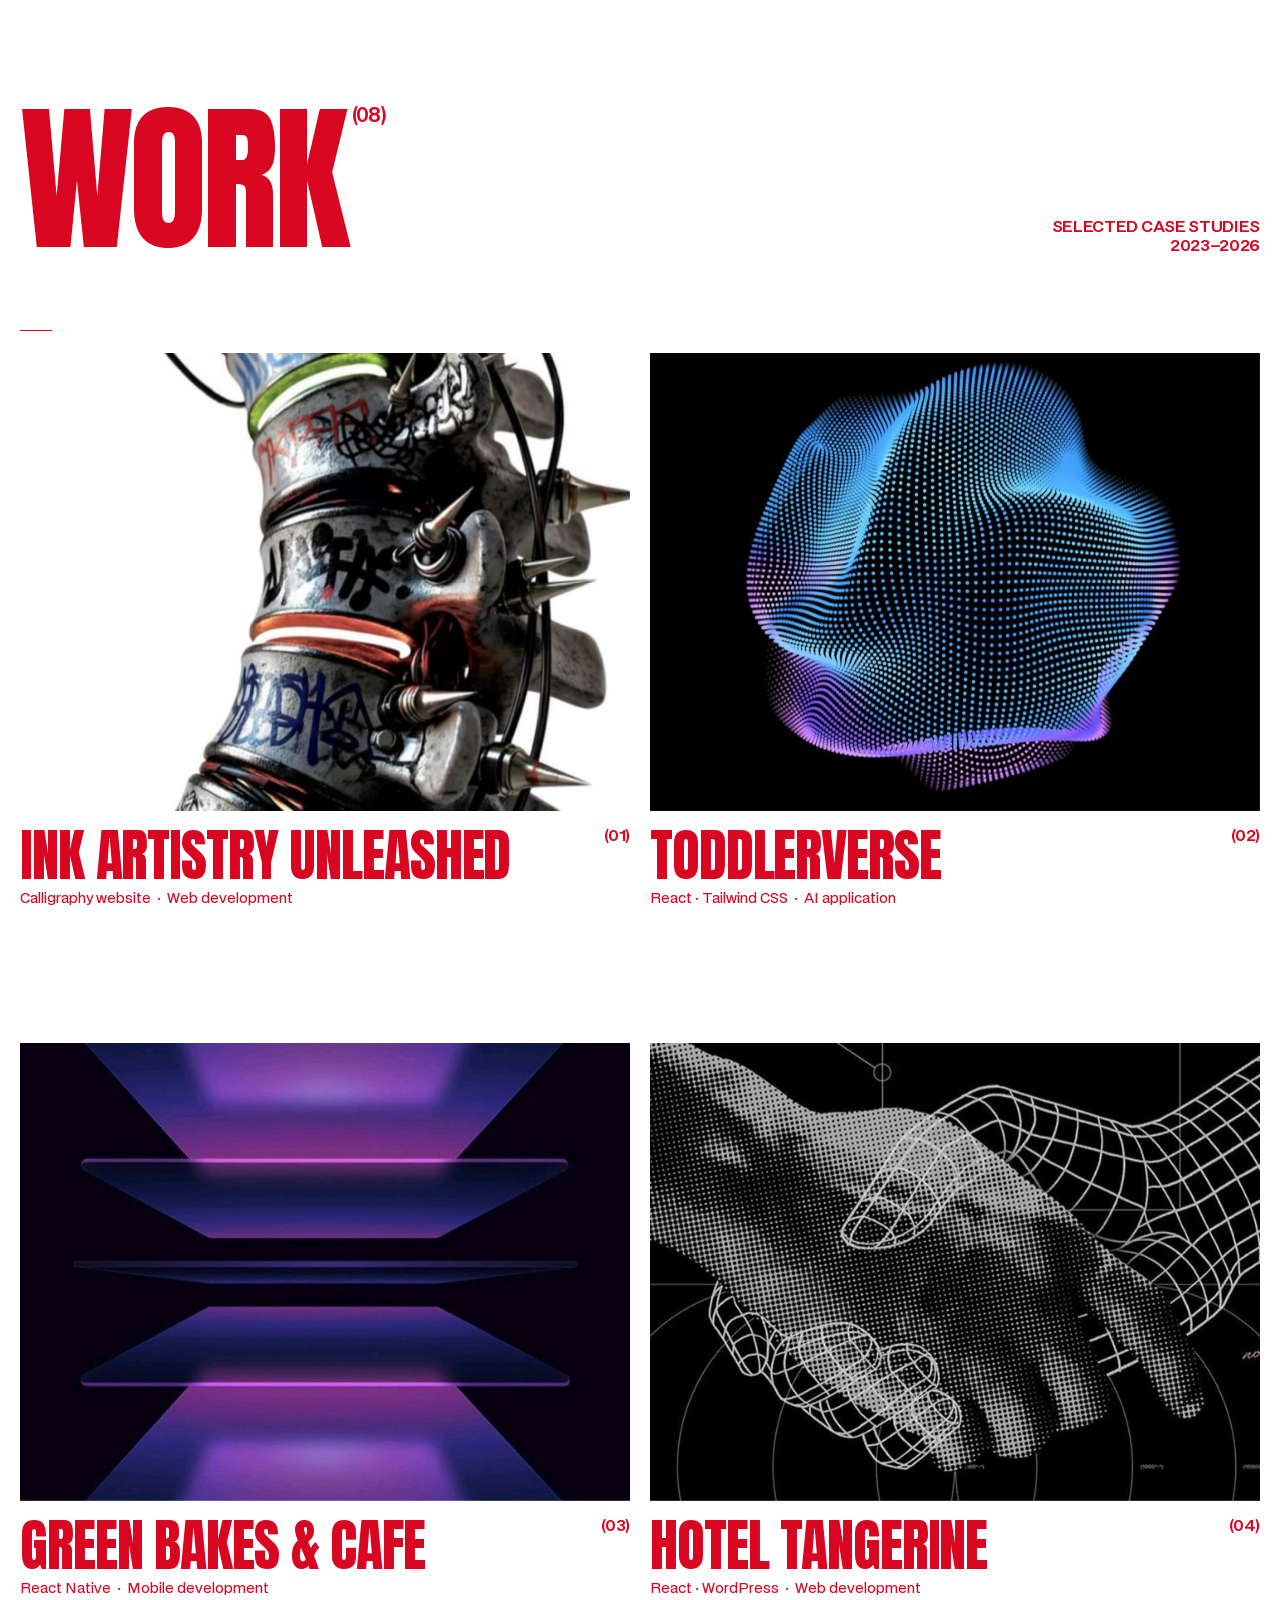
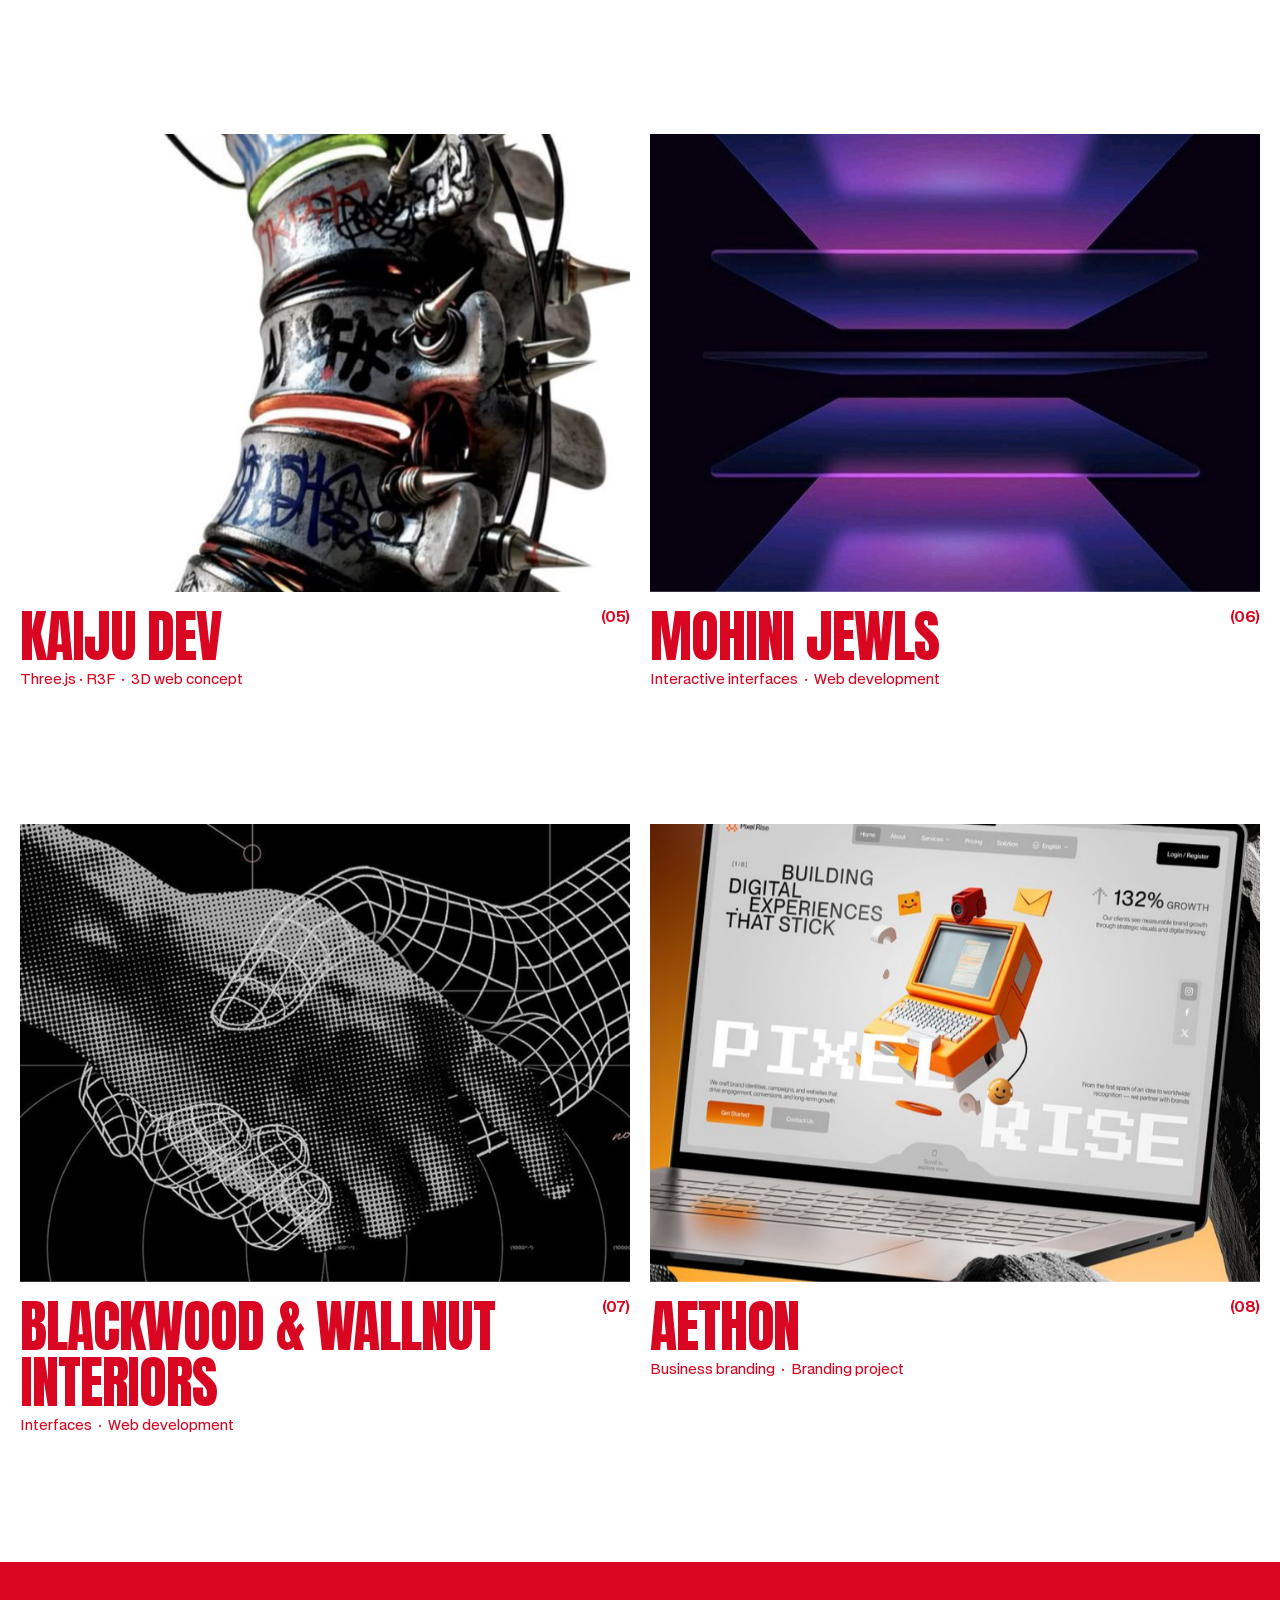
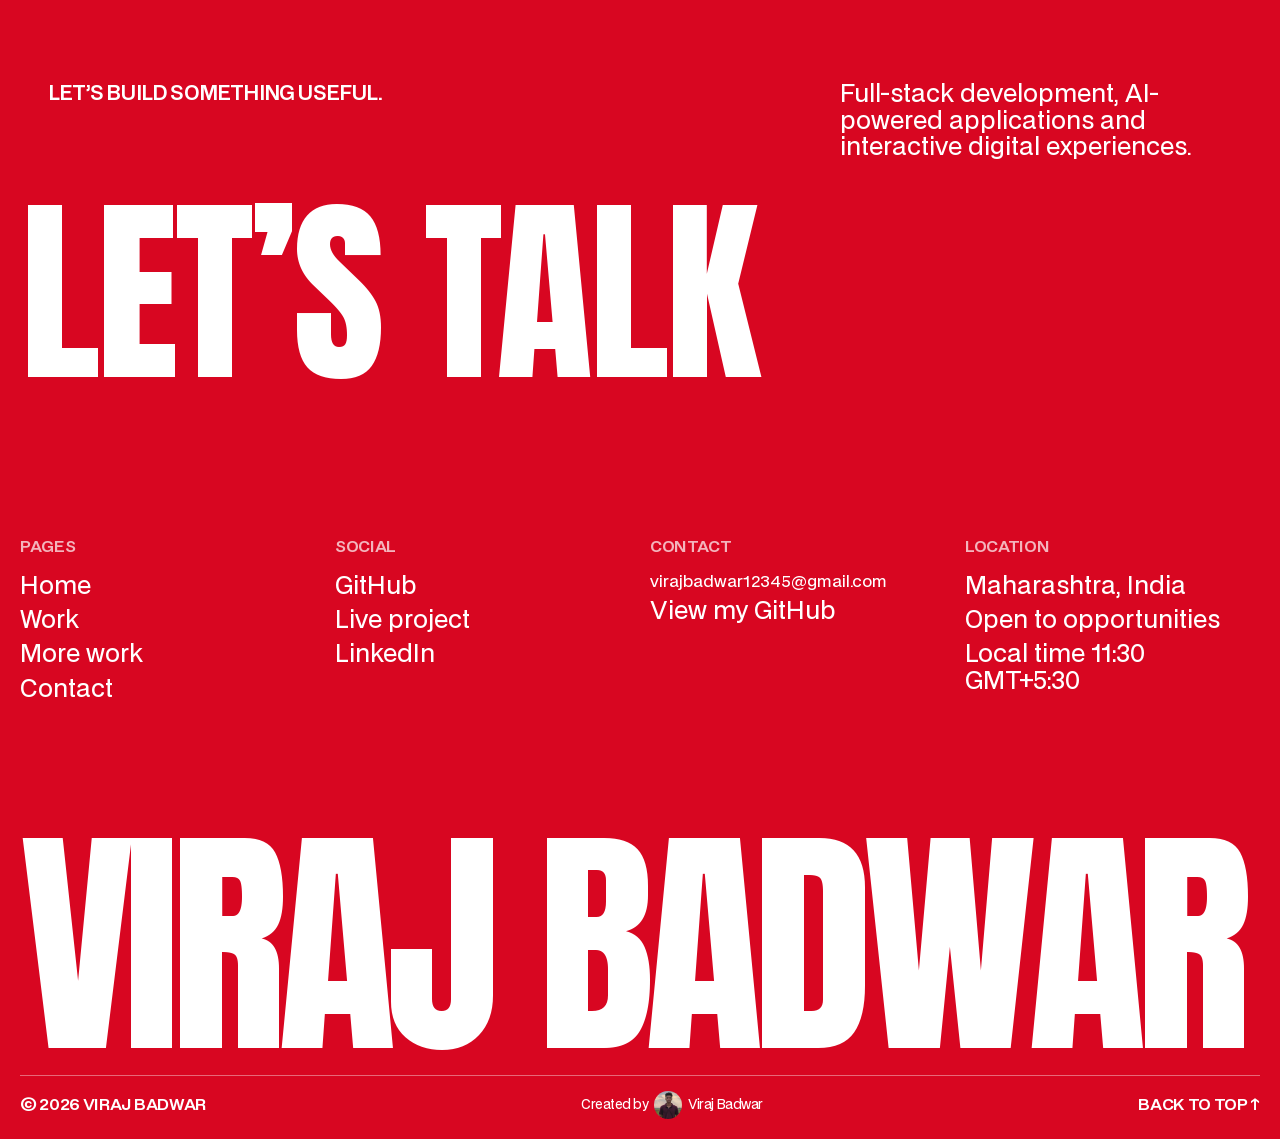
==== commit d5834728: "Fix project redirects and navigation" ====
--- a/work/index.html
+++ b/work/index.html
@@ -85,7 +85,7 @@
   transition-property: overflow;
   transition-duration: 1ms;
   transition-behavior: allow-discrete;
-}</style><!--/$--></div><main class="framer-2xy2m4" data-framer-name="Main"><section class="framer-fezmne" data-framer-name="Index Header"><div class="framer-1vi6gvh" data-framer-name="Title Row"><div class="framer-80yrxs" data-framer-name="Title"><div class="framer-1mybzdd" data-framer-name="Page Title" data-framer-component-type="RichTextContainer" style="transform:none"><h1 class="framer-text framer-styles-preset-1kz86ra" data-styles-preset="YXAx5hw_g" dir="auto">Work</h1></div><div class="framer-1klyun9" data-framer-name="Count" data-framer-component-type="RichTextContainer" style="transform:none"><p class="framer-text framer-styles-preset-1cont6z" data-styles-preset="UoTJBpQic" dir="auto" style="--framer-text-color:var(--token-d0e77bfe-2f50-4cc4-b8c8-d365c1c324f5)">(08)</p></div></div><div class="ssr-variant hidden-3i5grv"><div class="framer-kmvj5y" data-framer-name="Meta" data-framer-component-type="RichTextContainer" style="transform:none"><p class="framer-text framer-styles-preset-uyk6br" data-styles-preset="fPTOHOhoA" dir="auto" style="--framer-text-alignment:right;--framer-text-color:var(--token-d0e77bfe-2f50-4cc4-b8c8-d365c1c324f5)">Selected case studies<br class="framer-text">2023–2026</p></div></div><div class="ssr-variant hidden-662voz hidden-6jroza"><div class="framer-kmvj5y" data-framer-name="Meta" data-framer-component-type="RichTextContainer" style="transform:none"><p class="framer-text framer-styles-preset-uyk6br" data-styles-preset="fPTOHOhoA" dir="auto" style="--framer-text-alignment:left;--framer-text-color:var(--token-d0e77bfe-2f50-4cc4-b8c8-d365c1c324f5)">Selected case studies<br class="framer-text">2023–2026</p></div></div></div></section><section class="framer-122mbbx" data-framer-name="Work Grid"><div class="ssr-variant"><div class="framer-1usdd1a-container"><button class="framer-jCRRI framer-lctz0j framer-v-lctz0j" data-framer-name="Start" data-reset="button" style="height:100%;width:100%"><div class="framer-t6h8tr" data-framer-name="Divider" style="background-color:var(--token-d0e77bfe-2f50-4cc4-b8c8-d365c1c324f5)"></div></button></div></div><div class="framer-cdrqn3" data-framer-name="Work List"><!--$--><!--$--><a class="framer-1sprme5 framer-1g10ce0" data-framer-name="Work Card" href="../work/maison-vela/" style="will-change:transform;opacity:0;transform:translateY(24px)"><div class="framer-1tn2p0v" data-framer-name="Image Wrap"><div class="ssr-variant hidden-3i5grv"><div class="framer-gn8g8m" data-framer-name="Image"><div style="position:absolute;border-radius:inherit;corner-shape:inherit;top:0;right:0;bottom:0;left:0" data-framer-background-image-wrapper="true"><img decoding="async" width="675" height="1200" src="../assets/framerusercontent.com/images/IWsBCPgAr7e0C6CVGJPcHuevg.1b2vrae.jpg" alt="Curated visual cover artwork" style="display:block;width:100%;height:100%;border-radius:inherit;corner-shape:inherit;object-position:center;object-fit:cover"></div></div></div><div class="ssr-variant hidden-662voz hidden-6jroza"><div class="framer-gn8g8m" data-framer-name="Image"><div style="position:absolute;border-radius:inherit;corner-shape:inherit;top:0;right:0;bottom:0;left:0" data-framer-background-image-wrapper="true"><img decoding="async" loading="lazy" width="675" height="1200" src="../assets/framerusercontent.com/images/IWsBCPgAr7e0C6CVGJPcHuevg.1b2vrae.jpg" alt="Curated visual cover artwork" style="display:block;width:100%;height:100%;border-radius:inherit;corner-shape:inherit;object-position:center;object-fit:cover"></div></div></div></div><div class="framer-11j3pru" data-framer-name="Caption"><div class="framer-oexq71" data-framer-name="Title Row"><div class="framer-1c3hlcr" data-framer-name="Project Name" data-framer-component-type="RichTextContainer" style="transform:none"><h4 class="framer-text framer-styles-preset-1qhwdz1" data-styles-preset="kt2diTq5w" dir="auto">Ink Artistry Unleashed</h4></div><div class="framer-168r52x" data-framer-name="Number" data-framer-component-type="RichTextContainer" style="transform:none"><p class="framer-text framer-styles-preset-uyk6br" data-styles-preset="fPTOHOhoA" dir="auto" style="--framer-text-color:var(--token-d0e77bfe-2f50-4cc4-b8c8-d365c1c324f5)">(01)</p></div></div><div class="framer-1p5x8ak" data-framer-name="Meta"><div class="framer-hvz4hy" data-framer-name="Discipline" data-framer-component-type="RichTextContainer" style="transform:none"><p class="framer-text framer-styles-preset-unglkz" data-styles-preset="iVT0hcnqY" dir="auto" style="--framer-text-color:var(--token-d0e77bfe-2f50-4cc4-b8c8-d365c1c324f5)">Calligraphy website</p></div><div class="framer-1w2b463" data-framer-name="Dot" data-framer-component-type="RichTextContainer" style="transform:none"><p class="framer-text framer-styles-preset-unglkz" data-styles-preset="iVT0hcnqY" dir="auto" style="--framer-text-alignment:start;--framer-text-color:var(--token-d0e77bfe-2f50-4cc4-b8c8-d365c1c324f5)">·</p></div><div class="framer-alg1wl" data-framer-name="Year" data-framer-component-type="RichTextContainer" style="transform:none"><p class="framer-text framer-styles-preset-unglkz" data-styles-preset="iVT0hcnqY" dir="auto" style="--framer-text-color:var(--token-d0e77bfe-2f50-4cc4-b8c8-d365c1c324f5)">Web development</p></div></div></div></a><!--/$--><!--$--><a class="framer-1sprme5 framer-1g10ce0" data-framer-name="Work Card" href="../work/northbound/" style="will-change:transform;opacity:0;transform:translateY(24px)"><div class="framer-1tn2p0v" data-framer-name="Image Wrap"><div class="ssr-variant hidden-3i5grv"><div class="framer-gn8g8m" data-framer-name="Image"><div style="position:absolute;border-radius:inherit;corner-shape:inherit;top:0;right:0;bottom:0;left:0" data-framer-background-image-wrapper="true"><img decoding="async" width="735" height="1040" src="../assets/framerusercontent.com/images/aADrNHdwVSZanFSIrqv8xIn8RA.02ppwsv.jpg" alt="Curated visual cover artwork" style="display:block;width:100%;height:100%;border-radius:inherit;corner-shape:inherit;object-position:center;object-fit:cover"></div></div></div><div class="ssr-variant hidden-662voz hidden-6jroza"><div class="framer-gn8g8m" data-framer-name="Image"><div style="position:absolute;border-radius:inherit;corner-shape:inherit;top:0;right:0;bottom:0;left:0" data-framer-background-image-wrapper="true"><img decoding="async" loading="lazy" width="735" height="1040" src="../assets/framerusercontent.com/images/aADrNHdwVSZanFSIrqv8xIn8RA.02ppwsv.jpg" alt="Curated visual cover artwork" style="display:block;width:100%;height:100%;border-radius:inherit;corner-shape:inherit;object-position:center;object-fit:cover"></div></div></div></div><div class="framer-11j3pru" data-framer-name="Caption"><div class="framer-oexq71" data-framer-name="Title Row"><div class="framer-1c3hlcr" data-framer-name="Project Name" data-framer-component-type="RichTextContainer" style="transform:none"><h4 class="framer-text framer-styles-preset-1qhwdz1" data-styles-preset="kt2diTq5w" dir="auto">Toddlerverse</h4></div><div class="framer-168r52x" data-framer-name="Number" data-framer-component-type="RichTextContainer" style="transform:none"><p class="framer-text framer-styles-preset-uyk6br" data-styles-preset="fPTOHOhoA" dir="auto" style="--framer-text-color:var(--token-d0e77bfe-2f50-4cc4-b8c8-d365c1c324f5)">(02)</p></div></div><div class="framer-1p5x8ak" data-framer-name="Meta"><div class="framer-hvz4hy" data-framer-name="Discipline" data-framer-component-type="RichTextContainer" style="transform:none"><p class="framer-text framer-styles-preset-unglkz" data-styles-preset="iVT0hcnqY" dir="auto" style="--framer-text-color:var(--token-d0e77bfe-2f50-4cc4-b8c8-d365c1c324f5)">React · Tailwind CSS</p></div><div class="framer-1w2b463" data-framer-name="Dot" data-framer-component-type="RichTextContainer" style="transform:none"><p class="framer-text framer-styles-preset-unglkz" data-styles-preset="iVT0hcnqY" dir="auto" style="--framer-text-alignment:start;--framer-text-color:var(--token-d0e77bfe-2f50-4cc4-b8c8-d365c1c324f5)">·</p></div><div class="framer-alg1wl" data-framer-name="Year" data-framer-component-type="RichTextContainer" style="transform:none"><p class="framer-text framer-styles-preset-unglkz" data-styles-preset="iVT0hcnqY" dir="auto" style="--framer-text-color:var(--token-d0e77bfe-2f50-4cc4-b8c8-d365c1c324f5)">AI application</p></div></div></div></a><!--/$--><!--$--><a class="framer-1sprme5 framer-1g10ce0" data-framer-name="Work Card" href="../work/solace-run-club/" style="will-change:transform;opacity:0;transform:translateY(24px)"><div class="framer-1tn2p0v" data-framer-name="Image Wrap"><div class="ssr-variant hidden-3i5grv"><div class="framer-gn8g8m" data-framer-name="Image"><div style="position:absolute;border-radius:inherit;corner-shape:inherit;top:0;right:0;bottom:0;left:0" data-framer-background-image-wrapper="true"><img decoding="async" width="736" height="1308" src="../assets/framerusercontent.com/images/utggF4VkxVZNT1TDAwfYG6ALpsc.00nig0b.jpg" alt="Curated visual cover artwork" style="display:block;width:100%;height:100%;border-radius:inherit;corner-shape:inherit;object-position:center;object-fit:cover"></div></div></div><div class="ssr-variant hidden-662voz hidden-6jroza"><div class="framer-gn8g8m" data-framer-name="Image"><div style="position:absolute;border-radius:inherit;corner-shape:inherit;top:0;right:0;bottom:0;left:0" data-framer-background-image-wrapper="true"><img decoding="async" loading="lazy" width="736" height="1308" src="../assets/framerusercontent.com/images/utggF4VkxVZNT1TDAwfYG6ALpsc.00nig0b.jpg" alt="Curated visual cover artwork" style="display:block;width:100%;height:100%;border-radius:inherit;corner-shape:inherit;object-position:center;object-fit:cover"></div></div></div></div><div class="framer-11j3pru" data-framer-name="Caption"><div class="framer-oexq71" data-framer-name="Title Row"><div class="framer-1c3hlcr" data-framer-name="Project Name" data-framer-component-type="RichTextContainer" style="transform:none"><h4 class="framer-text framer-styles-preset-1qhwdz1" data-styles-preset="kt2diTq5w" dir="auto">Green Bakes &amp; Cafe</h4></div><div class="framer-168r52x" data-framer-name="Number" data-framer-component-type="RichTextContainer" style="transform:none"><p class="framer-text framer-styles-preset-uyk6br" data-styles-preset="fPTOHOhoA" dir="auto" style="--framer-text-color:var(--token-d0e77bfe-2f50-4cc4-b8c8-d365c1c324f5)">(03)</p></div></div><div class="framer-1p5x8ak" data-framer-name="Meta"><div class="framer-hvz4hy" data-framer-name="Discipline" data-framer-component-type="RichTextContainer" style="transform:none"><p class="framer-text framer-styles-preset-unglkz" data-styles-preset="iVT0hcnqY" dir="auto" style="--framer-text-color:var(--token-d0e77bfe-2f50-4cc4-b8c8-d365c1c324f5)">React Native</p></div><div class="framer-1w2b463" data-framer-name="Dot" data-framer-component-type="RichTextContainer" style="transform:none"><p class="framer-text framer-styles-preset-unglkz" data-styles-preset="iVT0hcnqY" dir="auto" style="--framer-text-alignment:start;--framer-text-color:var(--token-d0e77bfe-2f50-4cc4-b8c8-d365c1c324f5)">·</p></div><div class="framer-alg1wl" data-framer-name="Year" data-framer-component-type="RichTextContainer" style="transform:none"><p class="framer-text framer-styles-preset-unglkz" data-styles-preset="iVT0hcnqY" dir="auto" style="--framer-text-color:var(--token-d0e77bfe-2f50-4cc4-b8c8-d365c1c324f5)">Mobile development</p></div></div></div></a><!--/$--><!--$--><a class="framer-1sprme5 framer-1g10ce0" data-framer-name="Work Card" href="../work/lumen-eyewear/" style="will-change:transform;opacity:0;transform:translateY(24px)"><div class="framer-1tn2p0v" data-framer-name="Image Wrap"><div class="ssr-variant hidden-3i5grv"><div class="framer-gn8g8m" data-framer-name="Image"><div style="position:absolute;border-radius:inherit;corner-shape:inherit;top:0;right:0;bottom:0;left:0" data-framer-background-image-wrapper="true"><img decoding="async" width="736" height="907" src="../assets/framerusercontent.com/images/vlF7y7dc2ardZxPf6bMDpU2Lr4.0iaq4hv.jpg" alt="Curated visual cover artwork" style="display:block;width:100%;height:100%;border-radius:inherit;corner-shape:inherit;object-position:center;object-fit:cover"></div></div></div><div class="ssr-variant hidden-662voz hidden-6jroza"><div class="framer-gn8g8m" data-framer-name="Image"><div style="position:absolute;border-radius:inherit;corner-shape:inherit;top:0;right:0;bottom:0;left:0" data-framer-background-image-wrapper="true"><img decoding="async" loading="lazy" width="736" height="907" src="../assets/framerusercontent.com/images/vlF7y7dc2ardZxPf6bMDpU2Lr4.0iaq4hv.jpg" alt="Curated visual cover artwork" style="display:block;width:100%;height:100%;border-radius:inherit;corner-shape:inherit;object-position:center;object-fit:cover"></div></div></div></div><div class="framer-11j3pru" data-framer-name="Caption"><div class="framer-oexq71" data-framer-name="Title Row"><div class="framer-1c3hlcr" data-framer-name="Project Name" data-framer-component-type="RichTextContainer" style="transform:none"><h4 class="framer-text framer-styles-preset-1qhwdz1" data-styles-preset="kt2diTq5w" dir="auto">Hotel Tangerine</h4></div><div class="framer-168r52x" data-framer-name="Number" data-framer-component-type="RichTextContainer" style="transform:none"><p class="framer-text framer-styles-preset-uyk6br" data-styles-preset="fPTOHOhoA" dir="auto" style="--framer-text-color:var(--token-d0e77bfe-2f50-4cc4-b8c8-d365c1c324f5)">(04)</p></div></div><div class="framer-1p5x8ak" data-framer-name="Meta"><div class="framer-hvz4hy" data-framer-name="Discipline" data-framer-component-type="RichTextContainer" style="transform:none"><p class="framer-text framer-styles-preset-unglkz" data-styles-preset="iVT0hcnqY" dir="auto" style="--framer-text-color:var(--token-d0e77bfe-2f50-4cc4-b8c8-d365c1c324f5)">React · WordPress</p></div><div class="framer-1w2b463" data-framer-name="Dot" data-framer-component-type="RichTextContainer" style="transform:none"><p class="framer-text framer-styles-preset-unglkz" data-styles-preset="iVT0hcnqY" dir="auto" style="--framer-text-alignment:start;--framer-text-color:var(--token-d0e77bfe-2f50-4cc4-b8c8-d365c1c324f5)">·</p></div><div class="framer-alg1wl" data-framer-name="Year" data-framer-component-type="RichTextContainer" style="transform:none"><p class="framer-text framer-styles-preset-unglkz" data-styles-preset="iVT0hcnqY" dir="auto" style="--framer-text-color:var(--token-d0e77bfe-2f50-4cc4-b8c8-d365c1c324f5)">Web development</p></div></div></div></a><!--/$--><!--$--><a class="framer-1sprme5 framer-1g10ce0" data-framer-name="Work Card" href="../work/atlas-house/" style="will-change:transform;opacity:0;transform:translateY(24px)"><div class="framer-1tn2p0v" data-framer-name="Image Wrap"><div class="ssr-variant hidden-3i5grv"><div class="framer-gn8g8m" data-framer-name="Image"><div style="position:absolute;border-radius:inherit;corner-shape:inherit;top:0;right:0;bottom:0;left:0" data-framer-background-image-wrapper="true"><img decoding="async" width="675" height="1200" src="../assets/framerusercontent.com/images/IWsBCPgAr7e0C6CVGJPcHuevg.1b2vrae.jpg" alt="Curated visual cover artwork" style="display:block;width:100%;height:100%;border-radius:inherit;corner-shape:inherit;object-position:center;object-fit:cover"></div></div></div><div class="ssr-variant hidden-662voz hidden-6jroza"><div class="framer-gn8g8m" data-framer-name="Image"><div style="position:absolute;border-radius:inherit;corner-shape:inherit;top:0;right:0;bottom:0;left:0" data-framer-background-image-wrapper="true"><img decoding="async" loading="lazy" width="675" height="1200" src="../assets/framerusercontent.com/images/IWsBCPgAr7e0C6CVGJPcHuevg.1b2vrae.jpg" alt="Curated visual cover artwork" style="display:block;width:100%;height:100%;border-radius:inherit;corner-shape:inherit;object-position:center;object-fit:cover"></div></div></div></div><div class="framer-11j3pru" data-framer-name="Caption"><div class="framer-oexq71" data-framer-name="Title Row"><div class="framer-1c3hlcr" data-framer-name="Project Name" data-framer-component-type="RichTextContainer" style="transform:none"><h4 class="framer-text framer-styles-preset-1qhwdz1" data-styles-preset="kt2diTq5w" dir="auto">Kaiju Dev</h4></div><div class="framer-168r52x" data-framer-name="Number" data-framer-component-type="RichTextContainer" style="transform:none"><p class="framer-text framer-styles-preset-uyk6br" data-styles-preset="fPTOHOhoA" dir="auto" style="--framer-text-color:var(--token-d0e77bfe-2f50-4cc4-b8c8-d365c1c324f5)">(05)</p></div></div><div class="framer-1p5x8ak" data-framer-name="Meta"><div class="framer-hvz4hy" data-framer-name="Discipline" data-framer-component-type="RichTextContainer" style="transform:none"><p class="framer-text framer-styles-preset-unglkz" data-styles-preset="iVT0hcnqY" dir="auto" style="--framer-text-color:var(--token-d0e77bfe-2f50-4cc4-b8c8-d365c1c324f5)">Three.js · R3F</p></div><div class="framer-1w2b463" data-framer-name="Dot" data-framer-component-type="RichTextContainer" style="transform:none"><p class="framer-text framer-styles-preset-unglkz" data-styles-preset="iVT0hcnqY" dir="auto" style="--framer-text-alignment:start;--framer-text-color:var(--token-d0e77bfe-2f50-4cc4-b8c8-d365c1c324f5)">·</p></div><div class="framer-alg1wl" data-framer-name="Year" data-framer-component-type="RichTextContainer" style="transform:none"><p class="framer-text framer-styles-preset-unglkz" data-styles-preset="iVT0hcnqY" dir="auto" style="--framer-text-color:var(--token-d0e77bfe-2f50-4cc4-b8c8-d365c1c324f5)">3D web concept</p></div></div></div></a><!--/$--><!--$--><a class="framer-1sprme5 framer-1g10ce0" data-framer-name="Work Card" href="../work/pandora-aperitivo/" style="will-change:transform;opacity:0;transform:translateY(24px)"><div class="framer-1tn2p0v" data-framer-name="Image Wrap"><div class="ssr-variant hidden-3i5grv"><div class="framer-gn8g8m" data-framer-name="Image"><div style="position:absolute;border-radius:inherit;corner-shape:inherit;top:0;right:0;bottom:0;left:0" data-framer-background-image-wrapper="true"><img decoding="async" width="736" height="1308" src="../assets/framerusercontent.com/images/utggF4VkxVZNT1TDAwfYG6ALpsc.00nig0b.jpg" alt="Curated visual cover artwork" style="display:block;width:100%;height:100%;border-radius:inherit;corner-shape:inherit;object-position:center;object-fit:cover"></div></div></div><div class="ssr-variant hidden-662voz hidden-6jroza"><div class="framer-gn8g8m" data-framer-name="Image"><div style="position:absolute;border-radius:inherit;corner-shape:inherit;top:0;right:0;bottom:0;left:0" data-framer-background-image-wrapper="true"><img decoding="async" loading="lazy" width="736" height="1308" src="../assets/framerusercontent.com/images/utggF4VkxVZNT1TDAwfYG6ALpsc.00nig0b.jpg" alt="Curated visual cover artwork" style="display:block;width:100%;height:100%;border-radius:inherit;corner-shape:inherit;object-position:center;object-fit:cover"></div></div></div></div><div class="framer-11j3pru" data-framer-name="Caption"><div class="framer-oexq71" data-framer-name="Title Row"><div class="framer-1c3hlcr" data-framer-name="Project Name" data-framer-component-type="RichTextContainer" style="transform:none"><h4 class="framer-text framer-styles-preset-1qhwdz1" data-styles-preset="kt2diTq5w" dir="auto">Mohini Jewls</h4></div><div class="framer-168r52x" data-framer-name="Number" data-framer-component-type="RichTextContainer" style="transform:none"><p class="framer-text framer-styles-preset-uyk6br" data-styles-preset="fPTOHOhoA" dir="auto" style="--framer-text-color:var(--token-d0e77bfe-2f50-4cc4-b8c8-d365c1c324f5)">(06)</p></div></div><div class="framer-1p5x8ak" data-framer-name="Meta"><div class="framer-hvz4hy" data-framer-name="Discipline" data-framer-component-type="RichTextContainer" style="transform:none"><p class="framer-text framer-styles-preset-unglkz" data-styles-preset="iVT0hcnqY" dir="auto" style="--framer-text-color:var(--token-d0e77bfe-2f50-4cc4-b8c8-d365c1c324f5)">Interactive interfaces</p></div><div class="framer-1w2b463" data-framer-name="Dot" data-framer-component-type="RichTextContainer" style="transform:none"><p class="framer-text framer-styles-preset-unglkz" data-styles-preset="iVT0hcnqY" dir="auto" style="--framer-text-alignment:start;--framer-text-color:var(--token-d0e77bfe-2f50-4cc4-b8c8-d365c1c324f5)">·</p></div><div class="framer-alg1wl" data-framer-name="Year" data-framer-component-type="RichTextContainer" style="transform:none"><p class="framer-text framer-styles-preset-unglkz" data-styles-preset="iVT0hcnqY" dir="auto" style="--framer-text-color:var(--token-d0e77bfe-2f50-4cc4-b8c8-d365c1c324f5)">Web development</p></div></div></div></a><!--/$--><!--$--><a class="framer-1sprme5 framer-1g10ce0" data-framer-name="Work Card" href="../work/blackwood-wallnut-interiors/" style="will-change:transform;opacity:0;transform:translateY(24px)"><div class="framer-1tn2p0v" data-framer-name="Image Wrap"><div class="ssr-variant hidden-3i5grv"><div class="framer-gn8g8m" data-framer-name="Image"><div style="position:absolute;border-radius:inherit;corner-shape:inherit;top:0;right:0;bottom:0;left:0" data-framer-background-image-wrapper="true"><img decoding="async" width="736" height="907" src="../assets/framerusercontent.com/images/vlF7y7dc2ardZxPf6bMDpU2Lr4.0iaq4hv.jpg" alt="Curated visual cover artwork" style="display:block;width:100%;height:100%;border-radius:inherit;corner-shape:inherit;object-position:center;object-fit:cover"></div></div></div><div class="ssr-variant hidden-662voz hidden-6jroza"><div class="framer-gn8g8m" data-framer-name="Image"><div style="position:absolute;border-radius:inherit;corner-shape:inherit;top:0;right:0;bottom:0;left:0" data-framer-background-image-wrapper="true"><img decoding="async" loading="lazy" width="736" height="907" src="../assets/framerusercontent.com/images/vlF7y7dc2ardZxPf6bMDpU2Lr4.0iaq4hv.jpg" alt="Curated visual cover artwork" style="display:block;width:100%;height:100%;border-radius:inherit;corner-shape:inherit;object-position:center;object-fit:cover"></div></div></div></div><div class="framer-11j3pru" data-framer-name="Caption"><div class="framer-oexq71" data-framer-name="Title Row"><div class="framer-1c3hlcr" data-framer-name="Project Name" data-framer-component-type="RichTextContainer" style="transform:none"><h4 class="framer-text framer-styles-preset-1qhwdz1" data-styles-preset="kt2diTq5w" dir="auto">BLACKWOOD &amp; Wallnut Interiors</h4></div><div class="framer-168r52x" data-framer-name="Number" data-framer-component-type="RichTextContainer" style="transform:none"><p class="framer-text framer-styles-preset-uyk6br" data-styles-preset="fPTOHOhoA" dir="auto" style="--framer-text-color:var(--token-d0e77bfe-2f50-4cc4-b8c8-d365c1c324f5)">(07)</p></div></div><div class="framer-1p5x8ak" data-framer-name="Meta"><div class="framer-hvz4hy" data-framer-name="Discipline" data-framer-component-type="RichTextContainer" style="transform:none"><p class="framer-text framer-styles-preset-unglkz" data-styles-preset="iVT0hcnqY" dir="auto" style="--framer-text-color:var(--token-d0e77bfe-2f50-4cc4-b8c8-d365c1c324f5)">Interfaces</p></div><div class="framer-1w2b463" data-framer-name="Dot" data-framer-component-type="RichTextContainer" style="transform:none"><p class="framer-text framer-styles-preset-unglkz" data-styles-preset="iVT0hcnqY" dir="auto" style="--framer-text-alignment:start;--framer-text-color:var(--token-d0e77bfe-2f50-4cc4-b8c8-d365c1c324f5)">·</p></div><div class="framer-alg1wl" data-framer-name="Year" data-framer-component-type="RichTextContainer" style="transform:none"><p class="framer-text framer-styles-preset-unglkz" data-styles-preset="iVT0hcnqY" dir="auto" style="--framer-text-color:var(--token-d0e77bfe-2f50-4cc4-b8c8-d365c1c324f5)">Web development</p></div></div></div></a><!--/$--><!--$--><a class="framer-1sprme5 framer-1g10ce0" data-framer-name="Work Card" href="../work/aethon/" style="will-change:transform;opacity:0;transform:translateY(24px)"><div class="framer-1tn2p0v" data-framer-name="Image Wrap"><div class="ssr-variant hidden-3i5grv"><div class="framer-gn8g8m" data-framer-name="Image"><div style="position:absolute;border-radius:inherit;corner-shape:inherit;top:0;right:0;bottom:0;left:0" data-framer-background-image-wrapper="true"><img decoding="async" width="736" height="1308" src="../assets/framerusercontent.com/images/6LAW4TZoFbfIQjhHr2F1xcIIn0.00nig0b.jpg" alt="Curated visual cover artwork" style="display:block;width:100%;height:100%;border-radius:inherit;corner-shape:inherit;object-position:center;object-fit:cover"></div></div></div><div class="ssr-variant hidden-662voz hidden-6jroza"><div class="framer-gn8g8m" data-framer-name="Image"><div style="position:absolute;border-radius:inherit;corner-shape:inherit;top:0;right:0;bottom:0;left:0" data-framer-background-image-wrapper="true"><img decoding="async" loading="lazy" width="736" height="1308" src="../assets/framerusercontent.com/images/6LAW4TZoFbfIQjhHr2F1xcIIn0.00nig0b.jpg" alt="Curated visual cover artwork" style="display:block;width:100%;height:100%;border-radius:inherit;corner-shape:inherit;object-position:center;object-fit:cover"></div></div></div></div><div class="framer-11j3pru" data-framer-name="Caption"><div class="framer-oexq71" data-framer-name="Title Row"><div class="framer-1c3hlcr" data-framer-name="Project Name" data-framer-component-type="RichTextContainer" style="transform:none"><h4 class="framer-text framer-styles-preset-1qhwdz1" data-styles-preset="kt2diTq5w" dir="auto">Aethon</h4></div><div class="framer-168r52x" data-framer-name="Number" data-framer-component-type="RichTextContainer" style="transform:none"><p class="framer-text framer-styles-preset-uyk6br" data-styles-preset="fPTOHOhoA" dir="auto" style="--framer-text-color:var(--token-d0e77bfe-2f50-4cc4-b8c8-d365c1c324f5)">(08)</p></div></div><div class="framer-1p5x8ak" data-framer-name="Meta"><div class="framer-hvz4hy" data-framer-name="Discipline" data-framer-component-type="RichTextContainer" style="transform:none"><p class="framer-text framer-styles-preset-unglkz" data-styles-preset="iVT0hcnqY" dir="auto" style="--framer-text-color:var(--token-d0e77bfe-2f50-4cc4-b8c8-d365c1c324f5)">Business branding</p></div><div class="framer-1w2b463" data-framer-name="Dot" data-framer-component-type="RichTextContainer" style="transform:none"><p class="framer-text framer-styles-preset-unglkz" data-styles-preset="iVT0hcnqY" dir="auto" style="--framer-text-alignment:start;--framer-text-color:var(--token-d0e77bfe-2f50-4cc4-b8c8-d365c1c324f5)">·</p></div><div class="framer-alg1wl" data-framer-name="Year" data-framer-component-type="RichTextContainer" style="transform:none"><p class="framer-text framer-styles-preset-unglkz" data-styles-preset="iVT0hcnqY" dir="auto" style="--framer-text-color:var(--token-d0e77bfe-2f50-4cc4-b8c8-d365c1c324f5)">Branding project</p></div></div></div></a><!--/$--><!--/$--></div></section></main></div><div id="overlay"></div><div class="framer-1gnbd9o"></div><div class="framer-pr86wz-container"><div class="ssr-variant hidden-1cz1ro9 hidden-1mbptmz"><footer class="framer-u5gQQ framer-OKXLM framer-tiQDM framer-mJmS5 framer-qH7oy framer-qI65i framer-1p9c4sm framer-v-1p9c4sm" data-framer-name="Desktop" style="background-color:var(--token-d0e77bfe-2f50-4cc4-b8c8-d365c1c324f5);width:100%"><div class="framer-xuh34x" data-framer-name="Sign-off"><div class="framer-41z65y" data-framer-name="Intro"><div class="framer-1k95iov" data-framer-name="Label"><div class="framer-1nnwlb0-container"><!--$--><div style="display:contents"></div><!--/$--></div><div class="framer-1qb8e4x" data-framer-component-type="RichTextContainer" style="--extracted-r6o4lv:var(--token-43ff2678-692f-4605-bc80-b4ec4d3b3352);transform:none"><p class="framer-text framer-styles-preset-1cont6z" data-styles-preset="UoTJBpQic" dir="auto" style="--framer-text-color:var(--extracted-r6o4lv, var(--token-43ff2678-692f-4605-bc80-b4ec4d3b3352))">Let’s build something useful.</p></div></div><div class="framer-cvgonf" data-framer-component-type="RichTextContainer" style="--extracted-r6o4lv:var(--token-43ff2678-692f-4605-bc80-b4ec4d3b3352);transform:none"><p class="framer-text framer-styles-preset-1giirxf" data-styles-preset="A6raNZCFb" dir="auto" style="--framer-text-alignment:start;--framer-text-color:var(--extracted-r6o4lv, var(--token-43ff2678-692f-4605-bc80-b4ec4d3b3352))">Full-stack development, AI-powered applications and interactive digital experiences.</p></div></div><!--$--><a class="framer-1mlw560 framer-1kntxjm" data-framer-name="Let's Talk" href="../contact/"><div class="framer-towg45" data-framer-component-type="RichTextContainer" style="--extracted-r6o4lv:var(--token-43ff2678-692f-4605-bc80-b4ec4d3b3352);transform:none"><p class="framer-text framer-styles-preset-1lhe3a2" data-styles-preset="LpAmunBIu" dir="auto" style="--framer-text-alignment:start;--framer-text-color:var(--extracted-r6o4lv, var(--token-43ff2678-692f-4605-bc80-b4ec4d3b3352))">Let’s talk</p></div><div class="framer-1x8fzq3-container"><!--$--><div style="display:contents"></div><!--/$--></div></a><!--/$--></div><div class="framer-14a0sf6" data-framer-name="Index"><div class="framer-1prpsfo-container"><button class="framer-jCRRI framer-lctz0j framer-v-lctz0j" data-framer-name="Start" data-reset="button" style="height:100%;width:100%"><div class="framer-t6h8tr" data-framer-name="Divider" style="background-color:var(--token-43ff2678-692f-4605-bc80-b4ec4d3b3352)"></div></button></div><div class="framer-11p4ai1" data-framer-name="Columns"><div class="framer-abobr7" data-framer-name="Pages"><div class="framer-1l6naq" data-framer-component-type="RichTextContainer" style="--extracted-r6o4lv:var(--token-43ff2678-692f-4605-bc80-b4ec4d3b3352);opacity:0.7;transform:none"><p class="framer-text framer-styles-preset-uyk6br" data-styles-preset="fPTOHOhoA" dir="auto" style="--framer-text-color:var(--extracted-r6o4lv, var(--token-43ff2678-692f-4605-bc80-b4ec4d3b3352))">Pages</p></div><div class="framer-1xub952" data-framer-name="List"><div class="framer-hid0kz" data-framer-component-type="RichTextContainer" style="--extracted-r6o4lv:var(--token-43ff2678-692f-4605-bc80-b4ec4d3b3352);transform:none"><p class="framer-text framer-styles-preset-1giirxf" data-styles-preset="A6raNZCFb" dir="auto" style="--framer-text-alignment:start;--framer-text-color:var(--extracted-r6o4lv, var(--token-43ff2678-692f-4605-bc80-b4ec4d3b3352))"><!--$--><a class="framer-text framer-styles-preset-1aj4gon" data-styles-preset="RdduxC6rO" href="../">Home</a><!--/$--></p></div><div class="framer-1l5ozld" data-framer-component-type="RichTextContainer" style="--extracted-r6o4lv:var(--token-43ff2678-692f-4605-bc80-b4ec4d3b3352);transform:none"><p class="framer-text framer-styles-preset-1giirxf" data-styles-preset="A6raNZCFb" dir="auto" style="--framer-text-alignment:start;--framer-text-color:var(--extracted-r6o4lv, var(--token-43ff2678-692f-4605-bc80-b4ec4d3b3352))"><!--$--><a class="framer-text framer-styles-preset-1aj4gon" data-styles-preset="RdduxC6rO" href="../work/" data-framer-page-link-current="true">Work</a><!--/$--></p></div><div class="framer-ktbkpq" data-framer-component-type="RichTextContainer" style="--extracted-r6o4lv:var(--token-43ff2678-692f-4605-bc80-b4ec4d3b3352);transform:none"><p class="framer-text framer-styles-preset-1giirxf" data-styles-preset="A6raNZCFb" dir="auto" style="--framer-text-alignment:start;--framer-text-color:var(--extracted-r6o4lv, var(--token-43ff2678-692f-4605-bc80-b4ec4d3b3352))"><!--$--><a class="framer-text framer-styles-preset-1aj4gon" data-styles-preset="RdduxC6rO" href="../archives/">More work</a><!--/$--></p></div><div class="framer-1gmo2im" data-framer-component-type="RichTextContainer" style="--extracted-r6o4lv:var(--token-43ff2678-692f-4605-bc80-b4ec4d3b3352);transform:none"><p class="framer-text framer-styles-preset-1giirxf" data-styles-preset="A6raNZCFb" dir="auto" style="--framer-text-alignment:start;--framer-text-color:var(--extracted-r6o4lv, var(--token-43ff2678-692f-4605-bc80-b4ec4d3b3352))"><!--$--><a class="framer-text framer-styles-preset-1aj4gon" data-styles-preset="RdduxC6rO" href="../contact/">Contact</a><!--/$--></p></div></div></div><div class="framer-y8kiru" data-framer-name="Social"><div class="framer-dffzus" data-framer-component-type="RichTextContainer" style="--extracted-r6o4lv:var(--token-43ff2678-692f-4605-bc80-b4ec4d3b3352);opacity:0.7;transform:none"><p class="framer-text framer-styles-preset-uyk6br" data-styles-preset="fPTOHOhoA" dir="auto" style="--framer-text-color:var(--extracted-r6o4lv, var(--token-43ff2678-692f-4605-bc80-b4ec4d3b3352))">Social</p></div><div class="framer-1ci98do" data-framer-name="List"><div class="framer-fiz6e5" data-framer-component-type="RichTextContainer" style="--extracted-r6o4lv:var(--token-43ff2678-692f-4605-bc80-b4ec4d3b3352);transform:none"><p class="framer-text framer-styles-preset-1giirxf" data-styles-preset="A6raNZCFb" dir="auto" style="--framer-text-alignment:start;--framer-text-color:var(--extracted-r6o4lv, var(--token-43ff2678-692f-4605-bc80-b4ec4d3b3352))"><!--$--><a class="framer-text framer-styles-preset-1aj4gon" data-styles-preset="RdduxC6rO" href="https://github.com/virajbadwar/" target="_blank" rel>GitHub</a><!--/$--></p></div><div class="framer-4pkt7i" data-framer-component-type="RichTextContainer" style="--extracted-r6o4lv:var(--token-43ff2678-692f-4605-bc80-b4ec4d3b3352);transform:none"><p class="framer-text framer-styles-preset-1giirxf" data-styles-preset="A6raNZCFb" dir="auto" style="--framer-text-alignment:start;--framer-text-color:var(--extracted-r6o4lv, var(--token-43ff2678-692f-4605-bc80-b4ec4d3b3352))"><!--$--><a class="framer-text framer-styles-preset-1aj4gon" data-styles-preset="RdduxC6rO" href="https://ink-artistry-unleashed-main.vercel.app/" target="_blank" rel>Live project</a><!--/$--></p></div><div class="framer-157i6cf" data-framer-component-type="RichTextContainer" style="--extracted-r6o4lv:var(--token-43ff2678-692f-4605-bc80-b4ec4d3b3352);transform:none"><p class="framer-text framer-styles-preset-1giirxf" data-styles-preset="A6raNZCFb" dir="auto" style="--framer-text-alignment:start;--framer-text-color:var(--extracted-r6o4lv, var(--token-43ff2678-692f-4605-bc80-b4ec4d3b3352))"><!--$--><a class="framer-text framer-styles-preset-1aj4gon" data-styles-preset="RdduxC6rO" href="https://www.linkedin.com/in/viraj-badwar-072a59257/" target="_blank" rel>LinkedIn</a><!--/$--></p></div></div></div><div class="framer-fgd74r" data-framer-name="Contact"><div class="framer-1tqa3sm" data-framer-component-type="RichTextContainer" style="--extracted-r6o4lv:var(--token-43ff2678-692f-4605-bc80-b4ec4d3b3352);opacity:0.7;transform:none"><p class="framer-text framer-styles-preset-uyk6br" data-styles-preset="fPTOHOhoA" dir="auto" style="--framer-text-color:var(--extracted-r6o4lv, var(--token-43ff2678-692f-4605-bc80-b4ec4d3b3352))">Contact</p></div><div class="framer-ou8gk6" data-framer-name="List"><div class="framer-1bb04vf" data-framer-component-type="RichTextContainer" style="--extracted-2gg91v:&quot;wght&quot; 400;--extracted-hl0iuy:var(--token-43ff2678-692f-4605-bc80-b4ec4d3b3352);--extracted-r6o4lv:var(--token-43ff2678-692f-4605-bc80-b4ec4d3b3352);transform:none"><p dir="auto" class="framer-text" style="--font-selector:Qkk7QkRPIEdyb3Rlc2svdmFyaWFibGUvdjBWRj1JbmRuYUhRaUlEUXdNQT09;--framer-font-family:&quot;BDO Grotesk Variable&quot;;--framer-font-open-type-features:normal;--framer-font-size:16px;--framer-font-style:normal;--framer-font-variation-axes:var(--extracted-2gg91v, &quot;wght&quot; 400);--framer-font-weight:400;--framer-line-height:1.1em;--framer-text-alignment:start;--framer-text-color:var(--extracted-r6o4lv, var(--token-43ff2678-692f-4605-bc80-b4ec4d3b3352))"><!--$--><a class="framer-text framer-styles-preset-1aj4gon" data-styles-preset="RdduxC6rO" href="mailto:virajbadwar12345@gmail.com" rel><span class="framer-text" style="--framer-font-size:16px;--framer-text-color:var(--extracted-hl0iuy, var(--token-43ff2678-692f-4605-bc80-b4ec4d3b3352))">virajbadwar12345@gmail.com</span></a><!--/$--></p></div><div class="framer-1jcrul6" data-framer-component-type="RichTextContainer" style="--extracted-r6o4lv:var(--token-43ff2678-692f-4605-bc80-b4ec4d3b3352);transform:none"><p class="framer-text framer-styles-preset-1giirxf" data-styles-preset="A6raNZCFb" dir="auto" style="--framer-text-alignment:start;--framer-text-color:var(--extracted-r6o4lv, var(--token-43ff2678-692f-4605-bc80-b4ec4d3b3352))"><!--$--><a class="framer-text framer-styles-preset-1aj4gon" data-styles-preset="RdduxC6rO" href="https://github.com/virajbadwar/" rel>View my GitHub</a><!--/$--></p></div></div></div><div class="framer-gbkd7k" data-framer-name="Studio"><div class="framer-3hjgvy" data-framer-component-type="RichTextContainer" style="--extracted-r6o4lv:var(--token-43ff2678-692f-4605-bc80-b4ec4d3b3352);opacity:0.7;transform:none"><p class="framer-text framer-styles-preset-uyk6br" data-styles-preset="fPTOHOhoA" dir="auto" style="--framer-text-color:var(--extracted-r6o4lv, var(--token-43ff2678-692f-4605-bc80-b4ec4d3b3352))">Location</p></div><div class="framer-1vwlkqe" data-framer-name="List"><div class="framer-qc6n7a" data-framer-component-type="RichTextContainer" style="--extracted-r6o4lv:var(--token-43ff2678-692f-4605-bc80-b4ec4d3b3352);transform:none"><p class="framer-text framer-styles-preset-1giirxf" data-styles-preset="A6raNZCFb" dir="auto" style="--framer-text-alignment:start;--framer-text-color:var(--extracted-r6o4lv, var(--token-43ff2678-692f-4605-bc80-b4ec4d3b3352))">Maharashtra, India</p></div><div class="framer-zsvy9f" data-framer-component-type="RichTextContainer" style="--extracted-r6o4lv:var(--token-43ff2678-692f-4605-bc80-b4ec4d3b3352);transform:none"><p class="framer-text framer-styles-preset-1giirxf" data-styles-preset="A6raNZCFb" dir="auto" style="--framer-text-alignment:start;--framer-text-color:var(--extracted-r6o4lv, var(--token-43ff2678-692f-4605-bc80-b4ec4d3b3352))">Open to opportunities</p></div><!--$--><div class="framer-burzlp" data-framer-component-type="RichTextContainer" style="--extracted-r6o4lv:var(--token-43ff2678-692f-4605-bc80-b4ec4d3b3352);transform:none"><p class="framer-text framer-styles-preset-1giirxf" data-styles-preset="A6raNZCFb" dir="auto" style="--framer-text-alignment:start;--framer-text-color:var(--extracted-r6o4lv, var(--token-43ff2678-692f-4605-bc80-b4ec4d3b3352))">Local time</p></div><!--/$--></div></div></div></div><div class="framer-seaz0u" data-framer-name="Nameplate"><div class="framer-jh2ioo-container" data-code-component-plugin-id="api" data-framer-name="Brand Name Stretch" name="Brand Name Stretch"><!--$--><h1 data-dex-name aria-label="Viraj Badwar" style="width:100%;position:relative;margin:0;padding:0;container-type:inline-size;clip-path:inset(-40% -6% 0 -6%);font-family:&quot;Anton&quot;, &quot;Anton Placeholder&quot;, sans-serif;font-weight:400;font-style:normal;cursor:default;user-select:none;-webkit-user-select:none;touch-action:pan-y"><style>.dex-preloading [data-dex-name]{visibility:hidden}</style><span aria-hidden="true" style="font-size:calc(100cqw / var(--dex-name-ratio, 4.112));display:flex;width:100%;line-height:1;color:var(--token-43ff2678-692f-4605-bc80-b4ec4d3b3352, rgb(255, 255, 255));white-space:pre;transform:translate3d(0,100%,0)"><span style="display:block;flex:0 0 auto;height:1em"><span style="display:block;letter-spacing:-0.04em;transform-origin:0 var(--dex-name-base, 91.60000000000001%)">V</span></span><span style="display:block;flex:0 0 auto;height:1em"><span style="display:block;letter-spacing:-0.04em;transform-origin:0 var(--dex-name-base, 91.60000000000001%)">I</span></span><span style="display:block;flex:0 0 auto;height:1em"><span style="display:block;letter-spacing:-0.04em;transform-origin:0 var(--dex-name-base, 91.60000000000001%)">R</span></span><span style="display:block;flex:0 0 auto;height:1em"><span style="display:block;letter-spacing:-0.04em;transform-origin:0 var(--dex-name-base, 91.60000000000001%)">A</span></span><span style="display:block;flex:0 0 auto;height:1em"><span style="display:block;letter-spacing:-0.04em;transform-origin:0 var(--dex-name-base, 91.60000000000001%)">J</span></span><span style="display:block;flex:0 0 auto;height:1em"><span style="display:block;letter-spacing:-0.04em;transform-origin:0 var(--dex-name-base, 91.60000000000001%)"> </span></span><span style="display:block;flex:0 0 auto;height:1em"><span style="display:block;letter-spacing:-0.04em;transform-origin:0 var(--dex-name-base, 91.60000000000001%)">B</span></span><span style="display:block;flex:0 0 auto;height:1em"><span style="display:block;letter-spacing:-0.04em;transform-origin:0 var(--dex-name-base, 91.60000000000001%)">A</span></span><span style="display:block;flex:0 0 auto;height:1em"><span style="display:block;letter-spacing:-0.04em;transform-origin:0 var(--dex-name-base, 91.60000000000001%)">D</span></span><span style="display:block;flex:0 0 auto;height:1em"><span style="display:block;letter-spacing:-0.04em;transform-origin:0 var(--dex-name-base, 91.60000000000001%)">W</span></span><span style="display:block;flex:0 0 auto;height:1em"><span style="display:block;letter-spacing:-0.04em;transform-origin:0 var(--dex-name-base, 91.60000000000001%)">A</span></span><span style="display:block;flex:0 0 auto;height:1em"><span style="display:block;letter-spacing:0em;transform-origin:0 var(--dex-name-base, 91.60000000000001%)">R</span></span></span><span aria-hidden="true" style="position:absolute;left:0;top:0;width:0;height:0;overflow:hidden;visibility:hidden;pointer-events:none"><span style="display:block;width:max-content;white-space:pre;font-size:100px;line-height:1"><span style="display:inline-block;letter-spacing:-0.04em">V</span><span style="display:inline-block;letter-spacing:-0.04em">I</span><span style="display:inline-block;letter-spacing:-0.04em">R</span><span style="display:inline-block;letter-spacing:-0.04em">A</span><span style="display:inline-block;letter-spacing:-0.04em">J</span><span style="display:inline-block;letter-spacing:-0.04em"> </span><span style="display:inline-block;letter-spacing:-0.04em">B</span><span style="display:inline-block;letter-spacing:-0.04em">A</span><span style="display:inline-block;letter-spacing:-0.04em">D</span><span style="display:inline-block;letter-spacing:-0.04em">W</span><span style="display:inline-block;letter-spacing:-0.04em">A</span><span style="display:inline-block;letter-spacing:0em">R</span></span></span></h1><!--/$--></div></div><div class="framer-o5ef7f" data-border="true" data-framer-name="Bottom Bar" style="--border-bottom-width:0px;--border-color:rgba(255, 255, 255, 0.4);--border-left-width:0px;--border-right-width:0px;--border-style:solid;--border-top-width:1px"><div class="framer-ho83xs" data-framer-component-type="RichTextContainer" style="--extracted-r6o4lv:var(--token-43ff2678-692f-4605-bc80-b4ec4d3b3352);transform:none"><p class="framer-text framer-styles-preset-uyk6br" data-styles-preset="fPTOHOhoA" dir="auto" style="--framer-text-color:var(--extracted-r6o4lv, var(--token-43ff2678-692f-4605-bc80-b4ec4d3b3352))">© 2026 Viraj Badwar</p></div><!--$--><a class="framer-1ejsyof framer-1kntxjm" data-framer-name="Attribution" href="https://github.com/virajbadwar/" target="_blank"><div class="framer-1miabpc" data-framer-name="Created by" data-framer-component-type="RichTextContainer" style="--extracted-2gg91v:&quot;wght&quot; 400;--extracted-r6o4lv:var(--token-43ff2678-692f-4605-bc80-b4ec4d3b3352, rgb(255, 255, 255));--framer-paragraph-spacing:0px;transform:none"><p dir="auto" class="framer-text" style="--font-selector:Qkk7QkRPIEdyb3Rlc2svdmFyaWFibGUvdjBWRj1JbmRuYUhRaUlEUXdNQT09;--framer-font-family:&quot;BDO Grotesk Variable&quot;, &quot;BDO Grotesk Variable Placeholder&quot;, sans-serif;--framer-font-size:13px;--framer-font-variation-axes:var(--extracted-2gg91v, &quot;wght&quot; 400);--framer-letter-spacing:-0.04em;--framer-line-height:1.4em;--framer-text-alignment:center;--framer-text-color:var(--extracted-r6o4lv, var(--token-43ff2678-692f-4605-bc80-b4ec4d3b3352, rgb(255, 255, 255)))">Created by</p></div><div class="framer-15wmw6q" data-framer-name="Image"><div class="framer-1qxb1wj" data-framer-name="Avatar" style="border-bottom-left-radius:100%;border-bottom-right-radius:100%;border-top-left-radius:100%;border-top-right-radius:100%"><div style="position:absolute;border-radius:inherit;corner-shape:inherit;top:0;right:0;bottom:0;left:0" data-framer-background-image-wrapper="true"><img decoding="async" loading="lazy" width="1960" height="1568" src="../assets/framerusercontent.com/images/OS7N2LmHa3bHQoyzTXM37QZr8.1euhwgl.jpg" alt="Profile portrait of a man in a grey shirt" style="display:block;width:100%;height:100%;border-radius:inherit;corner-shape:inherit;object-position:center top;object-fit:cover"></div></div></div><div class="framer-8krslt" data-framer-component-type="RichTextContainer" style="--extracted-2gg91v:&quot;wght&quot; 400;--extracted-r6o4lv:var(--token-43ff2678-692f-4605-bc80-b4ec4d3b3352, rgb(255, 255, 255));--framer-paragraph-spacing:0px;transform:none"><p dir="auto" class="framer-text" style="--font-selector:Qkk7QkRPIEdyb3Rlc2svdmFyaWFibGUvdjBWRj1JbmRuYUhRaUlEUXdNQT09;--framer-font-family:&quot;BDO Grotesk Variable&quot;;--framer-font-size:13px;--framer-font-style:normal;--framer-font-variation-axes:var(--extracted-2gg91v, &quot;wght&quot; 400);--framer-font-weight:400;--framer-letter-spacing:-0.04em;--framer-line-height:1.4em;--framer-text-alignment:center;--framer-text-color:var(--extracted-r6o4lv, var(--token-43ff2678-692f-4605-bc80-b4ec4d3b3352, rgb(255, 255, 255)))">Viraj Badwar</p></div></a><!--/$--><!--$--><div class="framer-sq9ole" role="button" tabindex="0" data-framer-component-type="RichTextContainer" style="--extracted-r6o4lv:var(--token-43ff2678-692f-4605-bc80-b4ec4d3b3352);cursor:pointer;transform:none"><p class="framer-text framer-styles-preset-uyk6br" data-styles-preset="fPTOHOhoA" dir="auto" style="--framer-text-color:var(--extracted-r6o4lv, var(--token-43ff2678-692f-4605-bc80-b4ec4d3b3352))">Back to top ↑</p></div><!--/$--></div></footer></div><div class="ssr-variant hidden-6zp742 hidden-1mbptmz"><footer class="framer-u5gQQ framer-OKXLM framer-tiQDM framer-mJmS5 framer-qH7oy framer-qI65i framer-1p9c4sm framer-v-jharw0" data-framer-name="Tablet" style="background-color:var(--token-d0e77bfe-2f50-4cc4-b8c8-d365c1c324f5);width:100%"><div class="framer-xuh34x" data-framer-name="Sign-off"><div class="framer-41z65y" data-framer-name="Intro"><div class="framer-1k95iov" data-framer-name="Label"><div class="framer-1nnwlb0-container"><!--$--><div style="display:contents"></div><!--/$--></div><div class="framer-1qb8e4x" data-framer-component-type="RichTextContainer" style="--extracted-r6o4lv:var(--token-43ff2678-692f-4605-bc80-b4ec4d3b3352);transform:none"><p class="framer-text framer-styles-preset-1cont6z" data-styles-preset="UoTJBpQic" dir="auto" style="--framer-text-color:var(--extracted-r6o4lv, var(--token-43ff2678-692f-4605-bc80-b4ec4d3b3352))">Let’s build something useful.</p></div></div><div class="framer-cvgonf" data-framer-component-type="RichTextContainer" style="--extracted-r6o4lv:var(--token-43ff2678-692f-4605-bc80-b4ec4d3b3352);transform:none"><p class="framer-text framer-styles-preset-1giirxf" data-styles-preset="A6raNZCFb" dir="auto" style="--framer-text-alignment:start;--framer-text-color:var(--extracted-r6o4lv, var(--token-43ff2678-692f-4605-bc80-b4ec4d3b3352))">Aspiring software engineer building full-stack, AI-powered and interactive web experiences.</p></div></div><!--$--><a class="framer-1mlw560 framer-1kntxjm" data-framer-name="Let's Talk" href="../contact/"><div class="framer-towg45" data-framer-component-type="RichTextContainer" style="--extracted-r6o4lv:var(--token-43ff2678-692f-4605-bc80-b4ec4d3b3352);transform:none"><p class="framer-text framer-styles-preset-1lhe3a2" data-styles-preset="LpAmunBIu" dir="auto" style="--framer-text-alignment:start;--framer-text-color:var(--extracted-r6o4lv, var(--token-43ff2678-692f-4605-bc80-b4ec4d3b3352))">Let’s talk</p></div><div class="framer-1x8fzq3-container"><!--$--><div style="display:contents"></div><!--/$--></div></a><!--/$--></div><div class="framer-14a0sf6" data-framer-name="Index"><div class="framer-1prpsfo-container"><button class="framer-jCRRI framer-lctz0j framer-v-lctz0j" data-framer-name="Start" data-reset="button" style="height:100%;width:100%"><div class="framer-t6h8tr" data-framer-name="Divider" style="background-color:var(--token-43ff2678-692f-4605-bc80-b4ec4d3b3352)"></div></button></div><div class="framer-11p4ai1" data-framer-name="Columns"><div class="framer-abobr7" data-framer-name="Pages"><div class="framer-1l6naq" data-framer-component-type="RichTextContainer" style="--extracted-r6o4lv:var(--token-43ff2678-692f-4605-bc80-b4ec4d3b3352);opacity:0.7;transform:none"><p class="framer-text framer-styles-preset-uyk6br" data-styles-preset="fPTOHOhoA" dir="auto" style="--framer-text-color:var(--extracted-r6o4lv, var(--token-43ff2678-692f-4605-bc80-b4ec4d3b3352))">Pages</p></div><div class="framer-1xub952" data-framer-name="List"><div class="framer-hid0kz" data-framer-component-type="RichTextContainer" style="--extracted-r6o4lv:var(--token-43ff2678-692f-4605-bc80-b4ec4d3b3352);transform:none"><p class="framer-text framer-styles-preset-1giirxf" data-styles-preset="A6raNZCFb" dir="auto" style="--framer-text-alignment:start;--framer-text-color:var(--extracted-r6o4lv, var(--token-43ff2678-692f-4605-bc80-b4ec4d3b3352))"><!--$--><a class="framer-text framer-styles-preset-1aj4gon" data-styles-preset="RdduxC6rO" href="../">Home</a><!--/$--></p></div><div class="framer-1l5ozld" data-framer-component-type="RichTextContainer" style="--extracted-r6o4lv:var(--token-43ff2678-692f-4605-bc80-b4ec4d3b3352);transform:none"><p class="framer-text framer-styles-preset-1giirxf" data-styles-preset="A6raNZCFb" dir="auto" style="--framer-text-alignment:start;--framer-text-color:var(--extracted-r6o4lv, var(--token-43ff2678-692f-4605-bc80-b4ec4d3b3352))"><!--$--><a class="framer-text framer-styles-preset-1aj4gon" data-styles-preset="RdduxC6rO" href="../work/" data-framer-page-link-current="true">Work</a><!--/$--></p></div><div class="framer-ktbkpq" data-framer-component-type="RichTextContainer" style="--extracted-r6o4lv:var(--token-43ff2678-692f-4605-bc80-b4ec4d3b3352);transform:none"><p class="framer-text framer-styles-preset-1giirxf" data-styles-preset="A6raNZCFb" dir="auto" style="--framer-text-alignment:start;--framer-text-color:var(--extracted-r6o4lv, var(--token-43ff2678-692f-4605-bc80-b4ec4d3b3352))"><!--$--><a class="framer-text framer-styles-preset-1aj4gon" data-styles-preset="RdduxC6rO" href="../archives/">More work</a><!--/$--></p></div><div class="framer-1gmo2im" data-framer-component-type="RichTextContainer" style="--extracted-r6o4lv:var(--token-43ff2678-692f-4605-bc80-b4ec4d3b3352);transform:none"><p class="framer-text framer-styles-preset-1giirxf" data-styles-preset="A6raNZCFb" dir="auto" style="--framer-text-alignment:start;--framer-text-color:var(--extracted-r6o4lv, var(--token-43ff2678-692f-4605-bc80-b4ec4d3b3352))"><!--$--><a class="framer-text framer-styles-preset-1aj4gon" data-styles-preset="RdduxC6rO" href="../contact/">Contact</a><!--/$--></p></div></div></div><div class="framer-y8kiru" data-framer-name="Social"><div class="framer-dffzus" data-framer-component-type="RichTextContainer" style="--extracted-r6o4lv:var(--token-43ff2678-692f-4605-bc80-b4ec4d3b3352);opacity:0.7;transform:none"><p class="framer-text framer-styles-preset-uyk6br" data-styles-preset="fPTOHOhoA" dir="auto" style="--framer-text-color:var(--extracted-r6o4lv, var(--token-43ff2678-692f-4605-bc80-b4ec4d3b3352))">Social</p></div><div class="framer-1ci98do" data-framer-name="List"><div class="framer-fiz6e5" data-framer-component-type="RichTextContainer" style="--extracted-r6o4lv:var(--token-43ff2678-692f-4605-bc80-b4ec4d3b3352);transform:none"><p class="framer-text framer-styles-preset-1giirxf" data-styles-preset="A6raNZCFb" dir="auto" style="--framer-text-alignment:start;--framer-text-color:var(--extracted-r6o4lv, var(--token-43ff2678-692f-4605-bc80-b4ec4d3b3352))"><!--$--><a class="framer-text framer-styles-preset-1aj4gon" data-styles-preset="RdduxC6rO" href="https://github.com/virajbadwar/" target="_blank" rel>GitHub</a><!--/$--></p></div><div class="framer-4pkt7i" data-framer-component-type="RichTextContainer" style="--extracted-r6o4lv:var(--token-43ff2678-692f-4605-bc80-b4ec4d3b3352);transform:none"><p class="framer-text framer-styles-preset-1giirxf" data-styles-preset="A6raNZCFb" dir="auto" style="--framer-text-alignment:start;--framer-text-color:var(--extracted-r6o4lv, var(--token-43ff2678-692f-4605-bc80-b4ec4d3b3352))"><!--$--><a class="framer-text framer-styles-preset-1aj4gon" data-styles-preset="RdduxC6rO" href="https://ink-artistry-unleashed-main.vercel.app/" target="_blank" rel>Live project</a><!--/$--></p></div><div class="framer-157i6cf" data-framer-component-type="RichTextContainer" style="--extracted-r6o4lv:var(--token-43ff2678-692f-4605-bc80-b4ec4d3b3352);transform:none"><p class="framer-text framer-styles-preset-1giirxf" data-styles-preset="A6raNZCFb" dir="auto" style="--framer-text-alignment:start;--framer-text-color:var(--extracted-r6o4lv, var(--token-43ff2678-692f-4605-bc80-b4ec4d3b3352))"><!--$--><a class="framer-text framer-styles-preset-1aj4gon" data-styles-preset="RdduxC6rO" href="https://www.linkedin.com/in/viraj-badwar-072a59257/" target="_blank" rel>LinkedIn</a><!--/$--></p></div></div></div><div class="framer-fgd74r" data-framer-name="Contact"><div class="framer-1tqa3sm" data-framer-component-type="RichTextContainer" style="--extracted-r6o4lv:var(--token-43ff2678-692f-4605-bc80-b4ec4d3b3352);opacity:0.7;transform:none"><p class="framer-text framer-styles-preset-uyk6br" data-styles-preset="fPTOHOhoA" dir="auto" style="--framer-text-color:var(--extracted-r6o4lv, var(--token-43ff2678-692f-4605-bc80-b4ec4d3b3352))">Contact</p></div><div class="framer-ou8gk6" data-framer-name="List"><div class="framer-1bb04vf" data-framer-component-type="RichTextContainer" style="--extracted-2gg91v:&quot;wght&quot; 400;--extracted-hl0iuy:var(--token-43ff2678-692f-4605-bc80-b4ec4d3b3352);--extracted-r6o4lv:var(--token-43ff2678-692f-4605-bc80-b4ec4d3b3352);transform:none"><p dir="auto" class="framer-text" style="--font-selector:Qkk7QkRPIEdyb3Rlc2svdmFyaWFibGUvdjBWRj1JbmRuYUhRaUlEUXdNQT09;--framer-font-family:&quot;BDO Grotesk Variable&quot;;--framer-font-open-type-features:normal;--framer-font-size:16px;--framer-font-style:normal;--framer-font-variation-axes:var(--extracted-2gg91v, &quot;wght&quot; 400);--framer-font-weight:400;--framer-line-height:1.1em;--framer-text-alignment:start;--framer-text-color:var(--extracted-r6o4lv, var(--token-43ff2678-692f-4605-bc80-b4ec4d3b3352))"><!--$--><a class="framer-text framer-styles-preset-1aj4gon" data-styles-preset="RdduxC6rO" href="mailto:virajbadwar12345@gmail.com" rel><span class="framer-text" style="--framer-font-size:16px;--framer-text-color:var(--extracted-hl0iuy, var(--token-43ff2678-692f-4605-bc80-b4ec4d3b3352))">virajbadwar12345@gmail.com</span></a><!--/$--></p></div><div class="framer-1jcrul6" data-framer-component-type="RichTextContainer" style="--extracted-r6o4lv:var(--token-43ff2678-692f-4605-bc80-b4ec4d3b3352);transform:none"><p class="framer-text framer-styles-preset-1giirxf" data-styles-preset="A6raNZCFb" dir="auto" style="--framer-text-alignment:start;--framer-text-color:var(--extracted-r6o4lv, var(--token-43ff2678-692f-4605-bc80-b4ec4d3b3352))"><!--$--><a class="framer-text framer-styles-preset-1aj4gon" data-styles-preset="RdduxC6rO" href="https://github.com/virajbadwar/" rel>View my GitHub</a><!--/$--></p></div></div></div><div class="framer-gbkd7k" data-framer-name="Studio"><div class="framer-3hjgvy" data-framer-component-type="RichTextContainer" style="--extracted-r6o4lv:var(--token-43ff2678-692f-4605-bc80-b4ec4d3b3352);opacity:0.7;transform:none"><p class="framer-text framer-styles-preset-uyk6br" data-styles-preset="fPTOHOhoA" dir="auto" style="--framer-text-color:var(--extracted-r6o4lv, var(--token-43ff2678-692f-4605-bc80-b4ec4d3b3352))">Location</p></div><div class="framer-1vwlkqe" data-framer-name="List"><div class="framer-qc6n7a" data-framer-component-type="RichTextContainer" style="--extracted-r6o4lv:var(--token-43ff2678-692f-4605-bc80-b4ec4d3b3352);transform:none"><p class="framer-text framer-styles-preset-1giirxf" data-styles-preset="A6raNZCFb" dir="auto" style="--framer-text-alignment:start;--framer-text-color:var(--extracted-r6o4lv, var(--token-43ff2678-692f-4605-bc80-b4ec4d3b3352))">Maharashtra, India</p></div><div class="framer-zsvy9f" data-framer-component-type="RichTextContainer" style="--extracted-r6o4lv:var(--token-43ff2678-692f-4605-bc80-b4ec4d3b3352);transform:none"><p class="framer-text framer-styles-preset-1giirxf" data-styles-preset="A6raNZCFb" dir="auto" style="--framer-text-alignment:start;--framer-text-color:var(--extracted-r6o4lv, var(--token-43ff2678-692f-4605-bc80-b4ec4d3b3352))">Open to opportunities</p></div><!--$--><div class="framer-burzlp" data-framer-component-type="RichTextContainer" style="--extracted-r6o4lv:var(--token-43ff2678-692f-4605-bc80-b4ec4d3b3352);transform:none"><p class="framer-text framer-styles-preset-1giirxf" data-styles-preset="A6raNZCFb" dir="auto" style="--framer-text-alignment:start;--framer-text-color:var(--extracted-r6o4lv, var(--token-43ff2678-692f-4605-bc80-b4ec4d3b3352))">Local time</p></div><!--/$--></div></div></div></div><div class="framer-seaz0u" data-framer-name="Nameplate"><div class="framer-jh2ioo-container" data-code-component-plugin-id="api" data-framer-name="Brand Name Stretch" name="Brand Name Stretch"><!--$--><h1 data-dex-name aria-label="Viraj Badwar" style="width:100%;position:relative;margin:0;padding:0;container-type:inline-size;clip-path:inset(-40% -6% 0 -6%);font-family:&quot;Anton&quot;, &quot;Anton Placeholder&quot;, sans-serif;font-weight:400;font-style:normal;cursor:default;user-select:none;-webkit-user-select:none;touch-action:pan-y"><style>.dex-preloading [data-dex-name]{visibility:hidden}</style><span aria-hidden="true" style="font-size:calc(100cqw / var(--dex-name-ratio, 4.112));display:flex;width:100%;line-height:1;color:var(--token-43ff2678-692f-4605-bc80-b4ec4d3b3352, rgb(255, 255, 255));white-space:pre;transform:translate3d(0,100%,0)"><span style="display:block;flex:0 0 auto;height:1em"><span style="display:block;letter-spacing:-0.04em;transform-origin:0 var(--dex-name-base, 91.60000000000001%)">V</span></span><span style="display:block;flex:0 0 auto;height:1em"><span style="display:block;letter-spacing:-0.04em;transform-origin:0 var(--dex-name-base, 91.60000000000001%)">I</span></span><span style="display:block;flex:0 0 auto;height:1em"><span style="display:block;letter-spacing:-0.04em;transform-origin:0 var(--dex-name-base, 91.60000000000001%)">R</span></span><span style="display:block;flex:0 0 auto;height:1em"><span style="display:block;letter-spacing:-0.04em;transform-origin:0 var(--dex-name-base, 91.60000000000001%)">A</span></span><span style="display:block;flex:0 0 auto;height:1em"><span style="display:block;letter-spacing:-0.04em;transform-origin:0 var(--dex-name-base, 91.60000000000001%)">J</span></span><span style="display:block;flex:0 0 auto;height:1em"><span style="display:block;letter-spacing:-0.04em;transform-origin:0 var(--dex-name-base, 91.60000000000001%)"> </span></span><span style="display:block;flex:0 0 auto;height:1em"><span style="display:block;letter-spacing:-0.04em;transform-origin:0 var(--dex-name-base, 91.60000000000001%)">B</span></span><span style="display:block;flex:0 0 auto;height:1em"><span style="display:block;letter-spacing:-0.04em;transform-origin:0 var(--dex-name-base, 91.60000000000001%)">A</span></span><span style="display:block;flex:0 0 auto;height:1em"><span style="display:block;letter-spacing:-0.04em;transform-origin:0 var(--dex-name-base, 91.60000000000001%)">D</span></span><span style="display:block;flex:0 0 auto;height:1em"><span style="display:block;letter-spacing:-0.04em;transform-origin:0 var(--dex-name-base, 91.60000000000001%)">W</span></span><span style="display:block;flex:0 0 auto;height:1em"><span style="display:block;letter-spacing:-0.04em;transform-origin:0 var(--dex-name-base, 91.60000000000001%)">A</span></span><span style="display:block;flex:0 0 auto;height:1em"><span style="display:block;letter-spacing:0em;transform-origin:0 var(--dex-name-base, 91.60000000000001%)">R</span></span></span><span aria-hidden="true" style="position:absolute;left:0;top:0;width:0;height:0;overflow:hidden;visibility:hidden;pointer-events:none"><span style="display:block;width:max-content;white-space:pre;font-size:100px;line-height:1"><span style="display:inline-block;letter-spacing:-0.04em">V</span><span style="display:inline-block;letter-spacing:-0.04em">I</span><span style="display:inline-block;letter-spacing:-0.04em">R</span><span style="display:inline-block;letter-spacing:-0.04em">A</span><span style="display:inline-block;letter-spacing:-0.04em">J</span><span style="display:inline-block;letter-spacing:-0.04em"> </span><span style="display:inline-block;letter-spacing:-0.04em">B</span><span style="display:inline-block;letter-spacing:-0.04em">A</span><span style="display:inline-block;letter-spacing:-0.04em">D</span><span style="display:inline-block;letter-spacing:-0.04em">W</span><span style="display:inline-block;letter-spacing:-0.04em">A</span><span style="display:inline-block;letter-spacing:0em">R</span></span></span></h1><!--/$--></div></div><div class="framer-o5ef7f" data-border="true" data-framer-name="Bottom Bar" style="--border-bottom-width:0px;--border-color:rgba(255, 255, 255, 0.4);--border-left-width:0px;--border-right-width:0px;--border-style:solid;--border-top-width:1px"><div class="framer-ho83xs" data-framer-component-type="RichTextContainer" style="--extracted-r6o4lv:var(--token-43ff2678-692f-4605-bc80-b4ec4d3b3352);transform:none"><p class="framer-text framer-styles-preset-uyk6br" data-styles-preset="fPTOHOhoA" dir="auto" style="--framer-text-color:var(--extracted-r6o4lv, var(--token-43ff2678-692f-4605-bc80-b4ec4d3b3352))">© 2026 Viraj Badwar</p></div><!--$--><a class="framer-1ejsyof framer-1kntxjm" data-framer-name="Attribution" href="https://github.com/virajbadwar/" target="_blank"><div class="framer-1miabpc" data-framer-name="Created by" data-framer-component-type="RichTextContainer" style="--extracted-2gg91v:&quot;wght&quot; 400;--extracted-r6o4lv:var(--token-43ff2678-692f-4605-bc80-b4ec4d3b3352, rgb(255, 255, 255));--framer-paragraph-spacing:0px;transform:none"><p dir="auto" class="framer-text" style="--font-selector:Qkk7QkRPIEdyb3Rlc2svdmFyaWFibGUvdjBWRj1JbmRuYUhRaUlEUXdNQT09;--framer-font-family:&quot;BDO Grotesk Variable&quot;, &quot;BDO Grotesk Variable Placeholder&quot;, sans-serif;--framer-font-size:13px;--framer-font-variation-axes:var(--extracted-2gg91v, &quot;wght&quot; 400);--framer-letter-spacing:-0.04em;--framer-line-height:1.4em;--framer-text-alignment:center;--framer-text-color:var(--extracted-r6o4lv, var(--token-43ff2678-692f-4605-bc80-b4ec4d3b3352, rgb(255, 255, 255)))">Created by</p></div><div class="framer-15wmw6q" data-framer-name="Image"><div class="framer-1qxb1wj" data-framer-name="Avatar" style="border-bottom-left-radius:100%;border-bottom-right-radius:100%;border-top-left-radius:100%;border-top-right-radius:100%"><div style="position:absolute;border-radius:inherit;corner-shape:inherit;top:0;right:0;bottom:0;left:0" data-framer-background-image-wrapper="true"><img decoding="async" loading="lazy" width="1960" height="1568" src="../assets/framerusercontent.com/images/OS7N2LmHa3bHQoyzTXM37QZr8.1euhwgl.jpg" alt="Profile portrait of a man in a grey shirt" style="display:block;width:100%;height:100%;border-radius:inherit;corner-shape:inherit;object-position:center top;object-fit:cover"></div></div></div><div class="framer-8krslt" data-framer-component-type="RichTextContainer" style="--extracted-2gg91v:&quot;wght&quot; 400;--extracted-r6o4lv:var(--token-43ff2678-692f-4605-bc80-b4ec4d3b3352, rgb(255, 255, 255));--framer-paragraph-spacing:0px;transform:none"><p dir="auto" class="framer-text" style="--font-selector:Qkk7QkRPIEdyb3Rlc2svdmFyaWFibGUvdjBWRj1JbmRuYUhRaUlEUXdNQT09;--framer-font-family:&quot;BDO Grotesk Variable&quot;;--framer-font-size:13px;--framer-font-style:normal;--framer-font-variation-axes:var(--extracted-2gg91v, &quot;wght&quot; 400);--framer-font-weight:400;--framer-letter-spacing:-0.04em;--framer-line-height:1.4em;--framer-text-alignment:center;--framer-text-color:var(--extracted-r6o4lv, var(--token-43ff2678-692f-4605-bc80-b4ec4d3b3352, rgb(255, 255, 255)))">Viraj Badwar</p></div></a><!--/$--><!--$--><div class="framer-sq9ole" role="button" tabindex="0" data-framer-component-type="RichTextContainer" style="--extracted-r6o4lv:var(--token-43ff2678-692f-4605-bc80-b4ec4d3b3352);cursor:pointer;transform:none"><p class="framer-text framer-styles-preset-uyk6br" data-styles-preset="fPTOHOhoA" dir="auto" style="--framer-text-color:var(--extracted-r6o4lv, var(--token-43ff2678-692f-4605-bc80-b4ec4d3b3352))">Back to top ↑</p></div><!--/$--></div></footer></div><div class="ssr-variant hidden-1cz1ro9 hidden-6zp742"><footer class="framer-u5gQQ framer-OKXLM framer-tiQDM framer-mJmS5 framer-qH7oy framer-qI65i framer-1p9c4sm framer-v-1x5dxt9" data-framer-name="Phone" style="background-color:var(--token-d0e77bfe-2f50-4cc4-b8c8-d365c1c324f5);width:100%"><div class="framer-xuh34x" data-framer-name="Sign-off"><div class="framer-41z65y" data-framer-name="Intro"><div class="framer-1k95iov" data-framer-name="Label"><div class="framer-1nnwlb0-container"><!--$--><div style="display:contents"></div><!--/$--></div><div class="framer-1qb8e4x" data-framer-component-type="RichTextContainer" style="--extracted-r6o4lv:var(--token-43ff2678-692f-4605-bc80-b4ec4d3b3352);transform:none"><p class="framer-text framer-styles-preset-1cont6z" data-styles-preset="UoTJBpQic" dir="auto" style="--framer-text-color:var(--extracted-r6o4lv, var(--token-43ff2678-692f-4605-bc80-b4ec4d3b3352))">Let’s build something useful.</p></div></div><div class="framer-cvgonf" data-framer-component-type="RichTextContainer" style="--extracted-r6o4lv:var(--token-43ff2678-692f-4605-bc80-b4ec4d3b3352);transform:none"><p class="framer-text framer-styles-preset-1giirxf" data-styles-preset="A6raNZCFb" dir="auto" style="--framer-text-alignment:start;--framer-text-color:var(--extracted-r6o4lv, var(--token-43ff2678-692f-4605-bc80-b4ec4d3b3352))">Aspiring software engineer building full-stack, AI-powered and interactive web experiences.</p></div></div><!--$--><a class="framer-1mlw560 framer-1kntxjm" data-framer-name="Let's Talk" href="../contact/"><div class="framer-towg45" data-framer-component-type="RichTextContainer" style="--extracted-r6o4lv:var(--token-43ff2678-692f-4605-bc80-b4ec4d3b3352);transform:none"><p class="framer-text framer-styles-preset-1lhe3a2" data-styles-preset="LpAmunBIu" dir="auto" style="--framer-text-alignment:start;--framer-text-color:var(--extracted-r6o4lv, var(--token-43ff2678-692f-4605-bc80-b4ec4d3b3352))">Let’s talk</p></div><div class="framer-1x8fzq3-container"><!--$--><div style="display:contents"></div><!--/$--></div></a><!--/$--></div><div class="framer-14a0sf6" data-framer-name="Index"><div class="framer-1prpsfo-container"><button class="framer-jCRRI framer-lctz0j framer-v-lctz0j" data-framer-name="Start" data-reset="button" style="height:100%;width:100%"><div class="framer-t6h8tr" data-framer-name="Divider" style="background-color:var(--token-43ff2678-692f-4605-bc80-b4ec4d3b3352)"></div></button></div><div class="framer-11p4ai1" data-framer-name="Columns"><div class="framer-abobr7" data-framer-name="Pages"><div class="framer-1l6naq" data-framer-component-type="RichTextContainer" style="--extracted-r6o4lv:var(--token-43ff2678-692f-4605-bc80-b4ec4d3b3352);opacity:0.7;transform:none"><p class="framer-text framer-styles-preset-uyk6br" data-styles-preset="fPTOHOhoA" dir="auto" style="--framer-text-color:var(--extracted-r6o4lv, var(--token-43ff2678-692f-4605-bc80-b4ec4d3b3352))">Pages</p></div><div class="framer-1xub952" data-framer-name="List"><div class="framer-hid0kz" data-framer-component-type="RichTextContainer" style="--extracted-r6o4lv:var(--token-43ff2678-692f-4605-bc80-b4ec4d3b3352);transform:none"><p class="framer-text framer-styles-preset-1giirxf" data-styles-preset="A6raNZCFb" dir="auto" style="--framer-text-alignment:start;--framer-text-color:var(--extracted-r6o4lv, var(--token-43ff2678-692f-4605-bc80-b4ec4d3b3352))"><!--$--><a class="framer-text framer-styles-preset-1aj4gon" data-styles-preset="RdduxC6rO" href="../">Home</a><!--/$--></p></div><div class="framer-1l5ozld" data-framer-component-type="RichTextContainer" style="--extracted-r6o4lv:var(--token-43ff2678-692f-4605-bc80-b4ec4d3b3352);transform:none"><p class="framer-text framer-styles-preset-1giirxf" data-styles-preset="A6raNZCFb" dir="auto" style="--framer-text-alignment:start;--framer-text-color:var(--extracted-r6o4lv, var(--token-43ff2678-692f-4605-bc80-b4ec4d3b3352))"><!--$--><a class="framer-text framer-styles-preset-1aj4gon" data-styles-preset="RdduxC6rO" href="../work/" data-framer-page-link-current="true">Work</a><!--/$--></p></div><div class="framer-ktbkpq" data-framer-component-type="RichTextContainer" style="--extracted-r6o4lv:var(--token-43ff2678-692f-4605-bc80-b4ec4d3b3352);transform:none"><p class="framer-text framer-styles-preset-1giirxf" data-styles-preset="A6raNZCFb" dir="auto" style="--framer-text-alignment:start;--framer-text-color:var(--extracted-r6o4lv, var(--token-43ff2678-692f-4605-bc80-b4ec4d3b3352))"><!--$--><a class="framer-text framer-styles-preset-1aj4gon" data-styles-preset="RdduxC6rO" href="../archives/">More work</a><!--/$--></p></div><div class="framer-1gmo2im" data-framer-component-type="RichTextContainer" style="--extracted-r6o4lv:var(--token-43ff2678-692f-4605-bc80-b4ec4d3b3352);transform:none"><p class="framer-text framer-styles-preset-1giirxf" data-styles-preset="A6raNZCFb" dir="auto" style="--framer-text-alignment:start;--framer-text-color:var(--extracted-r6o4lv, var(--token-43ff2678-692f-4605-bc80-b4ec4d3b3352))"><!--$--><a class="framer-text framer-styles-preset-1aj4gon" data-styles-preset="RdduxC6rO" href="../contact/">Contact</a><!--/$--></p></div></div></div><div class="framer-y8kiru" data-framer-name="Social"><div class="framer-dffzus" data-framer-component-type="RichTextContainer" style="--extracted-r6o4lv:var(--token-43ff2678-692f-4605-bc80-b4ec4d3b3352);opacity:0.7;transform:none"><p class="framer-text framer-styles-preset-uyk6br" data-styles-preset="fPTOHOhoA" dir="auto" style="--framer-text-color:var(--extracted-r6o4lv, var(--token-43ff2678-692f-4605-bc80-b4ec4d3b3352))">Social</p></div><div class="framer-1ci98do" data-framer-name="List"><div class="framer-fiz6e5" data-framer-component-type="RichTextContainer" style="--extracted-r6o4lv:var(--token-43ff2678-692f-4605-bc80-b4ec4d3b3352);transform:none"><p class="framer-text framer-styles-preset-1giirxf" data-styles-preset="A6raNZCFb" dir="auto" style="--framer-text-alignment:start;--framer-text-color:var(--extracted-r6o4lv, var(--token-43ff2678-692f-4605-bc80-b4ec4d3b3352))"><!--$--><a class="framer-text framer-styles-preset-1aj4gon" data-styles-preset="RdduxC6rO" href="https://github.com/virajbadwar/" target="_blank" rel>GitHub</a><!--/$--></p></div><div class="framer-4pkt7i" data-framer-component-type="RichTextContainer" style="--extracted-r6o4lv:var(--token-43ff2678-692f-4605-bc80-b4ec4d3b3352);transform:none"><p class="framer-text framer-styles-preset-1giirxf" data-styles-preset="A6raNZCFb" dir="auto" style="--framer-text-alignment:start;--framer-text-color:var(--extracted-r6o4lv, var(--token-43ff2678-692f-4605-bc80-b4ec4d3b3352))"><!--$--><a class="framer-text framer-styles-preset-1aj4gon" data-styles-preset="RdduxC6rO" href="https://ink-artistry-unleashed-main.vercel.app/" target="_blank" rel>Live project</a><!--/$--></p></div><div class="framer-157i6cf" data-framer-component-type="RichTextContainer" style="--extracted-r6o4lv:var(--token-43ff2678-692f-4605-bc80-b4ec4d3b3352);transform:none"><p class="framer-text framer-styles-preset-1giirxf" data-styles-preset="A6raNZCFb" dir="auto" style="--framer-text-alignment:start;--framer-text-color:var(--extracted-r6o4lv, var(--token-43ff2678-692f-4605-bc80-b4ec4d3b3352))"><!--$--><a class="framer-text framer-styles-preset-1aj4gon" data-styles-preset="RdduxC6rO" href="https://www.linkedin.com/in/viraj-badwar-072a59257/" target="_blank" rel>LinkedIn</a><!--/$--></p></div></div></div><div class="framer-fgd74r" data-framer-name="Contact"><div class="framer-1tqa3sm" data-framer-component-type="RichTextContainer" style="--extracted-r6o4lv:var(--token-43ff2678-692f-4605-bc80-b4ec4d3b3352);opacity:0.7;transform:none"><p class="framer-text framer-styles-preset-uyk6br" data-styles-preset="fPTOHOhoA" dir="auto" style="--framer-text-color:var(--extracted-r6o4lv, var(--token-43ff2678-692f-4605-bc80-b4ec4d3b3352))">Contact</p></div><div class="framer-ou8gk6" data-framer-name="List"><div class="framer-1bb04vf" data-framer-component-type="RichTextContainer" style="--extracted-2gg91v:&quot;wght&quot; 400;--extracted-hl0iuy:var(--token-43ff2678-692f-4605-bc80-b4ec4d3b3352);--extracted-r6o4lv:var(--token-43ff2678-692f-4605-bc80-b4ec4d3b3352);transform:none"><p dir="auto" class="framer-text" style="--font-selector:Qkk7QkRPIEdyb3Rlc2svdmFyaWFibGUvdjBWRj1JbmRuYUhRaUlEUXdNQT09;--framer-font-family:&quot;BDO Grotesk Variable&quot;;--framer-font-open-type-features:normal;--framer-font-size:16px;--framer-font-style:normal;--framer-font-variation-axes:var(--extracted-2gg91v, &quot;wght&quot; 400);--framer-font-weight:400;--framer-line-height:1.1em;--framer-text-alignment:start;--framer-text-color:var(--extracted-r6o4lv, var(--token-43ff2678-692f-4605-bc80-b4ec4d3b3352))"><!--$--><a class="framer-text framer-styles-preset-1aj4gon" data-styles-preset="RdduxC6rO" href="mailto:virajbadwar12345@gmail.com" rel><span class="framer-text" style="--framer-font-size:16px;--framer-text-color:var(--extracted-hl0iuy, var(--token-43ff2678-692f-4605-bc80-b4ec4d3b3352))">virajbadwar12345@gmail.com</span></a><!--/$--></p></div><div class="framer-1jcrul6" data-framer-component-type="RichTextContainer" style="--extracted-r6o4lv:var(--token-43ff2678-692f-4605-bc80-b4ec4d3b3352);transform:none"><p class="framer-text framer-styles-preset-1giirxf" data-styles-preset="A6raNZCFb" dir="auto" style="--framer-text-alignment:start;--framer-text-color:var(--extracted-r6o4lv, var(--token-43ff2678-692f-4605-bc80-b4ec4d3b3352))"><!--$--><a class="framer-text framer-styles-preset-1aj4gon" data-styles-preset="RdduxC6rO" href="https://github.com/virajbadwar/" rel>View my GitHub</a><!--/$--></p></div></div></div><div class="framer-gbkd7k" data-framer-name="Studio"><div class="framer-3hjgvy" data-framer-component-type="RichTextContainer" style="--extracted-r6o4lv:var(--token-43ff2678-692f-4605-bc80-b4ec4d3b3352);opacity:0.7;transform:none"><p class="framer-text framer-styles-preset-uyk6br" data-styles-preset="fPTOHOhoA" dir="auto" style="--framer-text-color:var(--extracted-r6o4lv, var(--token-43ff2678-692f-4605-bc80-b4ec4d3b3352))">Location</p></div><div class="framer-1vwlkqe" data-framer-name="List"><div class="framer-qc6n7a" data-framer-component-type="RichTextContainer" style="--extracted-r6o4lv:var(--token-43ff2678-692f-4605-bc80-b4ec4d3b3352);transform:none"><p class="framer-text framer-styles-preset-1giirxf" data-styles-preset="A6raNZCFb" dir="auto" style="--framer-text-alignment:start;--framer-text-color:var(--extracted-r6o4lv, var(--token-43ff2678-692f-4605-bc80-b4ec4d3b3352))">Maharashtra, India</p></div><div class="framer-zsvy9f" data-framer-component-type="RichTextContainer" style="--extracted-r6o4lv:var(--token-43ff2678-692f-4605-bc80-b4ec4d3b3352);transform:none"><p class="framer-text framer-styles-preset-1giirxf" data-styles-preset="A6raNZCFb" dir="auto" style="--framer-text-alignment:start;--framer-text-color:var(--extracted-r6o4lv, var(--token-43ff2678-692f-4605-bc80-b4ec4d3b3352))">Open to opportunities</p></div><!--$--><div class="framer-burzlp" data-framer-component-type="RichTextContainer" style="--extracted-r6o4lv:var(--token-43ff2678-692f-4605-bc80-b4ec4d3b3352);transform:none"><p class="framer-text framer-styles-preset-1giirxf" data-styles-preset="A6raNZCFb" dir="auto" style="--framer-text-alignment:start;--framer-text-color:var(--extracted-r6o4lv, var(--token-43ff2678-692f-4605-bc80-b4ec4d3b3352))">Local time</p></div><!--/$--></div></div></div></div><div class="framer-seaz0u" data-framer-name="Nameplate"><div class="framer-jh2ioo-container" data-code-component-plugin-id="api" data-framer-name="Brand Name Stretch" name="Brand Name Stretch"><!--$--><h1 data-dex-name aria-label="Viraj Badwar" style="width:100%;position:relative;margin:0;padding:0;container-type:inline-size;clip-path:inset(-40% -6% 0 -6%);font-family:&quot;Anton&quot;, &quot;Anton Placeholder&quot;, sans-serif;font-weight:400;font-style:normal;cursor:default;user-select:none;-webkit-user-select:none;touch-action:pan-y"><style>.dex-preloading [data-dex-name]{visibility:hidden}</style><span aria-hidden="true" style="font-size:calc(100cqw / var(--dex-name-ratio, 4.112));display:flex;width:100%;line-height:1;color:var(--token-43ff2678-692f-4605-bc80-b4ec4d3b3352, rgb(255, 255, 255));white-space:pre;transform:translate3d(0,100%,0)"><span style="display:block;flex:0 0 auto;height:1em"><span style="display:block;letter-spacing:-0.04em;transform-origin:0 var(--dex-name-base, 91.60000000000001%)">V</span></span><span style="display:block;flex:0 0 auto;height:1em"><span style="display:block;letter-spacing:-0.04em;transform-origin:0 var(--dex-name-base, 91.60000000000001%)">I</span></span><span style="display:block;flex:0 0 auto;height:1em"><span style="display:block;letter-spacing:-0.04em;transform-origin:0 var(--dex-name-base, 91.60000000000001%)">R</span></span><span style="display:block;flex:0 0 auto;height:1em"><span style="display:block;letter-spacing:-0.04em;transform-origin:0 var(--dex-name-base, 91.60000000000001%)">A</span></span><span style="display:block;flex:0 0 auto;height:1em"><span style="display:block;letter-spacing:-0.04em;transform-origin:0 var(--dex-name-base, 91.60000000000001%)">J</span></span><span style="display:block;flex:0 0 auto;height:1em"><span style="display:block;letter-spacing:-0.04em;transform-origin:0 var(--dex-name-base, 91.60000000000001%)"> </span></span><span style="display:block;flex:0 0 auto;height:1em"><span style="display:block;letter-spacing:-0.04em;transform-origin:0 var(--dex-name-base, 91.60000000000001%)">B</span></span><span style="display:block;flex:0 0 auto;height:1em"><span style="display:block;letter-spacing:-0.04em;transform-origin:0 var(--dex-name-base, 91.60000000000001%)">A</span></span><span style="display:block;flex:0 0 auto;height:1em"><span style="display:block;letter-spacing:-0.04em;transform-origin:0 var(--dex-name-base, 91.60000000000001%)">D</span></span><span style="display:block;flex:0 0 auto;height:1em"><span style="display:block;letter-spacing:-0.04em;transform-origin:0 var(--dex-name-base, 91.60000000000001%)">W</span></span><span style="display:block;flex:0 0 auto;height:1em"><span style="display:block;letter-spacing:-0.04em;transform-origin:0 var(--dex-name-base, 91.60000000000001%)">A</span></span><span style="display:block;flex:0 0 auto;height:1em"><span style="display:block;letter-spacing:0em;transform-origin:0 var(--dex-name-base, 91.60000000000001%)">R</span></span></span><span aria-hidden="true" style="position:absolute;left:0;top:0;width:0;height:0;overflow:hidden;visibility:hidden;pointer-events:none"><span style="display:block;width:max-content;white-space:pre;font-size:100px;line-height:1"><span style="display:inline-block;letter-spacing:-0.04em">V</span><span style="display:inline-block;letter-spacing:-0.04em">I</span><span style="display:inline-block;letter-spacing:-0.04em">R</span><span style="display:inline-block;letter-spacing:-0.04em">A</span><span style="display:inline-block;letter-spacing:-0.04em">J</span><span style="display:inline-block;letter-spacing:-0.04em"> </span><span style="display:inline-block;letter-spacing:-0.04em">B</span><span style="display:inline-block;letter-spacing:-0.04em">A</span><span style="display:inline-block;letter-spacing:-0.04em">D</span><span style="display:inline-block;letter-spacing:-0.04em">W</span><span style="display:inline-block;letter-spacing:-0.04em">A</span><span style="display:inline-block;letter-spacing:0em">R</span></span></span></h1><!--/$--></div></div><div class="framer-o5ef7f" data-border="true" data-framer-name="Bottom Bar" style="--border-bottom-width:0px;--border-color:rgba(255, 255, 255, 0.4);--border-left-width:0px;--border-right-width:0px;--border-style:solid;--border-top-width:1px"><div class="framer-ho83xs" data-framer-component-type="RichTextContainer" style="--extracted-r6o4lv:var(--token-43ff2678-692f-4605-bc80-b4ec4d3b3352);transform:none"><p class="framer-text framer-styles-preset-uyk6br" data-styles-preset="fPTOHOhoA" dir="auto" style="--framer-text-color:var(--extracted-r6o4lv, var(--token-43ff2678-692f-4605-bc80-b4ec4d3b3352))">© 2026 Viraj Badwar</p></div><!--$--><a class="framer-1ejsyof framer-1kntxjm" data-framer-name="Attribution" href="https://github.com/virajbadwar/" target="_blank"><div class="framer-1miabpc" data-framer-name="Created by" data-framer-component-type="RichTextContainer" style="--extracted-2gg91v:&quot;wght&quot; 400;--extracted-r6o4lv:var(--token-43ff2678-692f-4605-bc80-b4ec4d3b3352, rgb(255, 255, 255));--framer-paragraph-spacing:0px;transform:none"><p dir="auto" class="framer-text" style="--font-selector:Qkk7QkRPIEdyb3Rlc2svdmFyaWFibGUvdjBWRj1JbmRuYUhRaUlEUXdNQT09;--framer-font-family:&quot;BDO Grotesk Variable&quot;, &quot;BDO Grotesk Variable Placeholder&quot;, sans-serif;--framer-font-size:13px;--framer-font-variation-axes:var(--extracted-2gg91v, &quot;wght&quot; 400);--framer-letter-spacing:-0.04em;--framer-line-height:1.4em;--framer-text-alignment:center;--framer-text-color:var(--extracted-r6o4lv, var(--token-43ff2678-692f-4605-bc80-b4ec4d3b3352, rgb(255, 255, 255)))">Created by</p></div><div class="framer-15wmw6q" data-framer-name="Image"><div class="framer-1qxb1wj" data-framer-name="Avatar" style="border-bottom-left-radius:100%;border-bottom-right-radius:100%;border-top-left-radius:100%;border-top-right-radius:100%"><div style="position:absolute;border-radius:inherit;corner-shape:inherit;top:0;right:0;bottom:0;left:0" data-framer-background-image-wrapper="true"><img decoding="async" loading="lazy" width="1960" height="1568" src="../assets/framerusercontent.com/images/OS7N2LmHa3bHQoyzTXM37QZr8.1euhwgl.jpg" alt="Profile portrait of a man in a grey shirt" style="display:block;width:100%;height:100%;border-radius:inherit;corner-shape:inherit;object-position:center top;object-fit:cover"></div></div></div><div class="framer-8krslt" data-framer-component-type="RichTextContainer" style="--extracted-2gg91v:&quot;wght&quot; 400;--extracted-r6o4lv:var(--token-43ff2678-692f-4605-bc80-b4ec4d3b3352, rgb(255, 255, 255));--framer-paragraph-spacing:0px;transform:none"><p dir="auto" class="framer-text" style="--font-selector:Qkk7QkRPIEdyb3Rlc2svdmFyaWFibGUvdjBWRj1JbmRuYUhRaUlEUXdNQT09;--framer-font-family:&quot;BDO Grotesk Variable&quot;;--framer-font-size:13px;--framer-font-style:normal;--framer-font-variation-axes:var(--extracted-2gg91v, &quot;wght&quot; 400);--framer-font-weight:400;--framer-letter-spacing:-0.04em;--framer-line-height:1.4em;--framer-text-alignment:center;--framer-text-color:var(--extracted-r6o4lv, var(--token-43ff2678-692f-4605-bc80-b4ec4d3b3352, rgb(255, 255, 255)))">Viraj Badwar</p></div></a><!--/$--><!--$--><div class="framer-sq9ole" role="button" tabindex="0" data-framer-component-type="RichTextContainer" style="--extracted-r6o4lv:var(--token-43ff2678-692f-4605-bc80-b4ec4d3b3352);cursor:pointer;transform:none"><p class="framer-text framer-styles-preset-uyk6br" data-styles-preset="fPTOHOhoA" dir="auto" style="--framer-text-color:var(--extracted-r6o4lv, var(--token-43ff2678-692f-4605-bc80-b4ec4d3b3352))">Back to top ↑</p></div><!--/$--></div></footer></div></div></div><div id="template-overlay"></div><!--/$--></div><script>(()=>{function u(){function n(t,e,i){let r=document.createElement("a");r.href=t,r.target=i,r.rel=e,document.body.appendChild(r),r.click(),r.remove()}function o(t){if(this.dataset.hydrated){this.removeEventListener("click",o);return}t.preventDefault(),t.stopPropagation();let e=this.getAttribute("href");if(!e)return;if(/Mac|iPod|iPhone|iPad/u.test(navigator.userAgent)?t.metaKey:t.ctrlKey)return n(e,"","_blank");let r=this.getAttribute("rel")??"",c=this.getAttribute("target")??"";n(e,r,c)}function a(t){if(this.dataset.hydrated){this.removeEventListener("auxclick",o);return}t.preventDefault(),t.stopPropagation();let e=this.getAttribute("href");e&&n(e,"","_blank")}function s(t){if(this.dataset.hydrated){this.removeEventListener("keydown",s);return}if(t.key!=="Enter")return;t.preventDefault(),t.stopPropagation();let e=this.getAttribute("href");if(!e)return;let i=this.getAttribute("rel")??"",r=this.getAttribute("target")??"";n(e,i,r)}document.querySelectorAll("[data-nested-link]").forEach(t=>{t instanceof HTMLElement&&(t.addEventListener("click",o),t.addEventListener("auxclick",a),t.addEventListener("keydown",s))})}return u})()()</script>
+}</style><!--/$--></div><main class="framer-2xy2m4" data-framer-name="Main"><section class="framer-fezmne" data-framer-name="Index Header"><div class="framer-1vi6gvh" data-framer-name="Title Row"><div class="framer-80yrxs" data-framer-name="Title"><div class="framer-1mybzdd" data-framer-name="Page Title" data-framer-component-type="RichTextContainer" style="transform:none"><h1 class="framer-text framer-styles-preset-1kz86ra" data-styles-preset="YXAx5hw_g" dir="auto">Work</h1></div><div class="framer-1klyun9" data-framer-name="Count" data-framer-component-type="RichTextContainer" style="transform:none"><p class="framer-text framer-styles-preset-1cont6z" data-styles-preset="UoTJBpQic" dir="auto" style="--framer-text-color:var(--token-d0e77bfe-2f50-4cc4-b8c8-d365c1c324f5)">(08)</p></div></div><div class="ssr-variant hidden-3i5grv"><div class="framer-kmvj5y" data-framer-name="Meta" data-framer-component-type="RichTextContainer" style="transform:none"><p class="framer-text framer-styles-preset-uyk6br" data-styles-preset="fPTOHOhoA" dir="auto" style="--framer-text-alignment:right;--framer-text-color:var(--token-d0e77bfe-2f50-4cc4-b8c8-d365c1c324f5)">Selected case studies<br class="framer-text">2023–2026</p></div></div><div class="ssr-variant hidden-662voz hidden-6jroza"><div class="framer-kmvj5y" data-framer-name="Meta" data-framer-component-type="RichTextContainer" style="transform:none"><p class="framer-text framer-styles-preset-uyk6br" data-styles-preset="fPTOHOhoA" dir="auto" style="--framer-text-alignment:left;--framer-text-color:var(--token-d0e77bfe-2f50-4cc4-b8c8-d365c1c324f5)">Selected case studies<br class="framer-text">2023–2026</p></div></div></div></section><section class="framer-122mbbx" data-framer-name="Work Grid"><div class="ssr-variant"><div class="framer-1usdd1a-container"><button class="framer-jCRRI framer-lctz0j framer-v-lctz0j" data-framer-name="Start" data-reset="button" style="height:100%;width:100%"><div class="framer-t6h8tr" data-framer-name="Divider" style="background-color:var(--token-d0e77bfe-2f50-4cc4-b8c8-d365c1c324f5)"></div></button></div></div><div class="framer-cdrqn3" data-framer-name="Work List"><!--$--><!--$--><a class="framer-1sprme5 framer-1g10ce0" data-framer-name="Work Card" href="https://ink-artistry-unleashed-main.vercel.app/" style="will-change:transform;opacity:0;transform:translateY(24px)"><div class="framer-1tn2p0v" data-framer-name="Image Wrap"><div class="ssr-variant hidden-3i5grv"><div class="framer-gn8g8m" data-framer-name="Image"><div style="position:absolute;border-radius:inherit;corner-shape:inherit;top:0;right:0;bottom:0;left:0" data-framer-background-image-wrapper="true"><img decoding="async" width="675" height="1200" src="../assets/framerusercontent.com/images/IWsBCPgAr7e0C6CVGJPcHuevg.1b2vrae.jpg" alt="Curated visual cover artwork" style="display:block;width:100%;height:100%;border-radius:inherit;corner-shape:inherit;object-position:center;object-fit:cover"></div></div></div><div class="ssr-variant hidden-662voz hidden-6jroza"><div class="framer-gn8g8m" data-framer-name="Image"><div style="position:absolute;border-radius:inherit;corner-shape:inherit;top:0;right:0;bottom:0;left:0" data-framer-background-image-wrapper="true"><img decoding="async" loading="lazy" width="675" height="1200" src="../assets/framerusercontent.com/images/IWsBCPgAr7e0C6CVGJPcHuevg.1b2vrae.jpg" alt="Curated visual cover artwork" style="display:block;width:100%;height:100%;border-radius:inherit;corner-shape:inherit;object-position:center;object-fit:cover"></div></div></div></div><div class="framer-11j3pru" data-framer-name="Caption"><div class="framer-oexq71" data-framer-name="Title Row"><div class="framer-1c3hlcr" data-framer-name="Project Name" data-framer-component-type="RichTextContainer" style="transform:none"><h4 class="framer-text framer-styles-preset-1qhwdz1" data-styles-preset="kt2diTq5w" dir="auto">Ink Artistry Unleashed</h4></div><div class="framer-168r52x" data-framer-name="Number" data-framer-component-type="RichTextContainer" style="transform:none"><p class="framer-text framer-styles-preset-uyk6br" data-styles-preset="fPTOHOhoA" dir="auto" style="--framer-text-color:var(--token-d0e77bfe-2f50-4cc4-b8c8-d365c1c324f5)">(01)</p></div></div><div class="framer-1p5x8ak" data-framer-name="Meta"><div class="framer-hvz4hy" data-framer-name="Discipline" data-framer-component-type="RichTextContainer" style="transform:none"><p class="framer-text framer-styles-preset-unglkz" data-styles-preset="iVT0hcnqY" dir="auto" style="--framer-text-color:var(--token-d0e77bfe-2f50-4cc4-b8c8-d365c1c324f5)">Calligraphy website</p></div><div class="framer-1w2b463" data-framer-name="Dot" data-framer-component-type="RichTextContainer" style="transform:none"><p class="framer-text framer-styles-preset-unglkz" data-styles-preset="iVT0hcnqY" dir="auto" style="--framer-text-alignment:start;--framer-text-color:var(--token-d0e77bfe-2f50-4cc4-b8c8-d365c1c324f5)">·</p></div><div class="framer-alg1wl" data-framer-name="Year" data-framer-component-type="RichTextContainer" style="transform:none"><p class="framer-text framer-styles-preset-unglkz" data-styles-preset="iVT0hcnqY" dir="auto" style="--framer-text-color:var(--token-d0e77bfe-2f50-4cc4-b8c8-d365c1c324f5)">Web development</p></div></div></div></a><!--/$--><!--$--><a class="framer-1sprme5 framer-1g10ce0" data-framer-name="Work Card" href="../work/northbound/" style="will-change:transform;opacity:0;transform:translateY(24px)"><div class="framer-1tn2p0v" data-framer-name="Image Wrap"><div class="ssr-variant hidden-3i5grv"><div class="framer-gn8g8m" data-framer-name="Image"><div style="position:absolute;border-radius:inherit;corner-shape:inherit;top:0;right:0;bottom:0;left:0" data-framer-background-image-wrapper="true"><img decoding="async" width="735" height="1040" src="../assets/framerusercontent.com/images/aADrNHdwVSZanFSIrqv8xIn8RA.02ppwsv.jpg" alt="Curated visual cover artwork" style="display:block;width:100%;height:100%;border-radius:inherit;corner-shape:inherit;object-position:center;object-fit:cover"></div></div></div><div class="ssr-variant hidden-662voz hidden-6jroza"><div class="framer-gn8g8m" data-framer-name="Image"><div style="position:absolute;border-radius:inherit;corner-shape:inherit;top:0;right:0;bottom:0;left:0" data-framer-background-image-wrapper="true"><img decoding="async" loading="lazy" width="735" height="1040" src="../assets/framerusercontent.com/images/aADrNHdwVSZanFSIrqv8xIn8RA.02ppwsv.jpg" alt="Curated visual cover artwork" style="display:block;width:100%;height:100%;border-radius:inherit;corner-shape:inherit;object-position:center;object-fit:cover"></div></div></div></div><div class="framer-11j3pru" data-framer-name="Caption"><div class="framer-oexq71" data-framer-name="Title Row"><div class="framer-1c3hlcr" data-framer-name="Project Name" data-framer-component-type="RichTextContainer" style="transform:none"><h4 class="framer-text framer-styles-preset-1qhwdz1" data-styles-preset="kt2diTq5w" dir="auto">Toddlerverse</h4></div><div class="framer-168r52x" data-framer-name="Number" data-framer-component-type="RichTextContainer" style="transform:none"><p class="framer-text framer-styles-preset-uyk6br" data-styles-preset="fPTOHOhoA" dir="auto" style="--framer-text-color:var(--token-d0e77bfe-2f50-4cc4-b8c8-d365c1c324f5)">(02)</p></div></div><div class="framer-1p5x8ak" data-framer-name="Meta"><div class="framer-hvz4hy" data-framer-name="Discipline" data-framer-component-type="RichTextContainer" style="transform:none"><p class="framer-text framer-styles-preset-unglkz" data-styles-preset="iVT0hcnqY" dir="auto" style="--framer-text-color:var(--token-d0e77bfe-2f50-4cc4-b8c8-d365c1c324f5)">React · Tailwind CSS</p></div><div class="framer-1w2b463" data-framer-name="Dot" data-framer-component-type="RichTextContainer" style="transform:none"><p class="framer-text framer-styles-preset-unglkz" data-styles-preset="iVT0hcnqY" dir="auto" style="--framer-text-alignment:start;--framer-text-color:var(--token-d0e77bfe-2f50-4cc4-b8c8-d365c1c324f5)">·</p></div><div class="framer-alg1wl" data-framer-name="Year" data-framer-component-type="RichTextContainer" style="transform:none"><p class="framer-text framer-styles-preset-unglkz" data-styles-preset="iVT0hcnqY" dir="auto" style="--framer-text-color:var(--token-d0e77bfe-2f50-4cc4-b8c8-d365c1c324f5)">AI application</p></div></div></div></a><!--/$--><!--$--><a class="framer-1sprme5 framer-1g10ce0" data-framer-name="Work Card" <a href="https://gbc-tau.vercel.app/" target="_blank"  rel="noopener noreferrer" style="will-change:transform;opacity:0;transform:translateY(24px)"><div class="framer-1tn2p0v" data-framer-name="Image Wrap"><div class="ssr-variant hidden-3i5grv"><div class="framer-gn8g8m" data-framer-name="Image"><div style="position:absolute;border-radius:inherit;corner-shape:inherit;top:0;right:0;bottom:0;left:0" data-framer-background-image-wrapper="true"><img decoding="async" width="736" height="1308" src="../assets/framerusercontent.com/images/utggF4VkxVZNT1TDAwfYG6ALpsc.00nig0b.jpg" alt="Curated visual cover artwork" style="display:block;width:100%;height:100%;border-radius:inherit;corner-shape:inherit;object-position:center;object-fit:cover"></div></div></div><div class="ssr-variant hidden-662voz hidden-6jroza"><div class="framer-gn8g8m" data-framer-name="Image"><div style="position:absolute;border-radius:inherit;corner-shape:inherit;top:0;right:0;bottom:0;left:0" data-framer-background-image-wrapper="true"><img decoding="async" loading="lazy" width="736" height="1308" src="../assets/framerusercontent.com/images/utggF4VkxVZNT1TDAwfYG6ALpsc.00nig0b.jpg" alt="Curated visual cover artwork" style="display:block;width:100%;height:100%;border-radius:inherit;corner-shape:inherit;object-position:center;object-fit:cover"></div></div></div></div><div class="framer-11j3pru" data-framer-name="Caption"><div class="framer-oexq71" data-framer-name="Title Row"><div class="framer-1c3hlcr" data-framer-name="Project Name" data-framer-component-type="RichTextContainer" style="transform:none"><h4 class="framer-text framer-styles-preset-1qhwdz1" data-styles-preset="kt2diTq5w" dir="auto">Green Bakes &amp; Cafe</h4></div><div class="framer-168r52x" data-framer-name="Number" data-framer-component-type="RichTextContainer" style="transform:none"><p class="framer-text framer-styles-preset-uyk6br" data-styles-preset="fPTOHOhoA" dir="auto" style="--framer-text-color:var(--token-d0e77bfe-2f50-4cc4-b8c8-d365c1c324f5)">(03)</p></div></div><div class="framer-1p5x8ak" data-framer-name="Meta"><div class="framer-hvz4hy" data-framer-name="Discipline" data-framer-component-type="RichTextContainer" style="transform:none"><p class="framer-text framer-styles-preset-unglkz" data-styles-preset="iVT0hcnqY" dir="auto" style="--framer-text-color:var(--token-d0e77bfe-2f50-4cc4-b8c8-d365c1c324f5)">React Native</p></div><div class="framer-1w2b463" data-framer-name="Dot" data-framer-component-type="RichTextContainer" style="transform:none"><p class="framer-text framer-styles-preset-unglkz" data-styles-preset="iVT0hcnqY" dir="auto" style="--framer-text-alignment:start;--framer-text-color:var(--token-d0e77bfe-2f50-4cc4-b8c8-d365c1c324f5)">·</p></div><div class="framer-alg1wl" data-framer-name="Year" data-framer-component-type="RichTextContainer" style="transform:none"><p class="framer-text framer-styles-preset-unglkz" data-styles-preset="iVT0hcnqY" dir="auto" style="--framer-text-color:var(--token-d0e77bfe-2f50-4cc4-b8c8-d365c1c324f5)">Mobile development</p></div></div></div></a><!--/$--><!--$--><a class="framer-1sprme5 framer-1g10ce0" data-framer-name="Work Card" <a href="https://royaltangerine.vercel.app/" target="_blank"  rel="noopener noreferrer" style="will-change:transform;opacity:0;transform:translateY(24px)"><div class="framer-1tn2p0v" data-framer-name="Image Wrap"><div class="ssr-variant hidden-3i5grv"><div class="framer-gn8g8m" data-framer-name="Image"><div style="position:absolute;border-radius:inherit;corner-shape:inherit;top:0;right:0;bottom:0;left:0" data-framer-background-image-wrapper="true"><img decoding="async" width="736" height="907" src="../assets/framerusercontent.com/images/vlF7y7dc2ardZxPf6bMDpU2Lr4.0iaq4hv.jpg" alt="Curated visual cover artwork" style="display:block;width:100%;height:100%;border-radius:inherit;corner-shape:inherit;object-position:center;object-fit:cover"></div></div></div><div class="ssr-variant hidden-662voz hidden-6jroza"><div class="framer-gn8g8m" data-framer-name="Image"><div style="position:absolute;border-radius:inherit;corner-shape:inherit;top:0;right:0;bottom:0;left:0" data-framer-background-image-wrapper="true"><img decoding="async" loading="lazy" width="736" height="907" src="../assets/framerusercontent.com/images/vlF7y7dc2ardZxPf6bMDpU2Lr4.0iaq4hv.jpg" alt="Curated visual cover artwork" style="display:block;width:100%;height:100%;border-radius:inherit;corner-shape:inherit;object-position:center;object-fit:cover"></div></div></div></div><div class="framer-11j3pru" data-framer-name="Caption"><div class="framer-oexq71" data-framer-name="Title Row"><div class="framer-1c3hlcr" data-framer-name="Project Name" data-framer-component-type="RichTextContainer" style="transform:none"><h4 class="framer-text framer-styles-preset-1qhwdz1" data-styles-preset="kt2diTq5w" dir="auto">Hotel Tangerine</h4></div><div class="framer-168r52x" data-framer-name="Number" data-framer-component-type="RichTextContainer" style="transform:none"><p class="framer-text framer-styles-preset-uyk6br" data-styles-preset="fPTOHOhoA" dir="auto" style="--framer-text-color:var(--token-d0e77bfe-2f50-4cc4-b8c8-d365c1c324f5)">(04)</p></div></div><div class="framer-1p5x8ak" data-framer-name="Meta"><div class="framer-hvz4hy" data-framer-name="Discipline" data-framer-component-type="RichTextContainer" style="transform:none"><p class="framer-text framer-styles-preset-unglkz" data-styles-preset="iVT0hcnqY" dir="auto" style="--framer-text-color:var(--token-d0e77bfe-2f50-4cc4-b8c8-d365c1c324f5)">React · WordPress</p></div><div class="framer-1w2b463" data-framer-name="Dot" data-framer-component-type="RichTextContainer" style="transform:none"><p class="framer-text framer-styles-preset-unglkz" data-styles-preset="iVT0hcnqY" dir="auto" style="--framer-text-alignment:start;--framer-text-color:var(--token-d0e77bfe-2f50-4cc4-b8c8-d365c1c324f5)">·</p></div><div class="framer-alg1wl" data-framer-name="Year" data-framer-component-type="RichTextContainer" style="transform:none"><p class="framer-text framer-styles-preset-unglkz" data-styles-preset="iVT0hcnqY" dir="auto" style="--framer-text-color:var(--token-d0e77bfe-2f50-4cc4-b8c8-d365c1c324f5)">Web development</p></div></div></div></a><!--/$--><!--$--><a class="framer-1sprme5 framer-1g10ce0" data-framer-name="Work Card" <a href="https://kaiju-neon.vercel.app/" target="_blank"  rel="noopener noreferrer" style="will-change:transform;opacity:0;transform:translateY(24px)"><div class="framer-1tn2p0v" data-framer-name="Image Wrap"><div class="ssr-variant hidden-3i5grv"><div class="framer-gn8g8m" data-framer-name="Image"><div style="position:absolute;border-radius:inherit;corner-shape:inherit;top:0;right:0;bottom:0;left:0" data-framer-background-image-wrapper="true"><img decoding="async" width="675" height="1200" src="../assets/framerusercontent.com/images/IWsBCPgAr7e0C6CVGJPcHuevg.1b2vrae.jpg" alt="Curated visual cover artwork" style="display:block;width:100%;height:100%;border-radius:inherit;corner-shape:inherit;object-position:center;object-fit:cover"></div></div></div><div class="ssr-variant hidden-662voz hidden-6jroza"><div class="framer-gn8g8m" data-framer-name="Image"><div style="position:absolute;border-radius:inherit;corner-shape:inherit;top:0;right:0;bottom:0;left:0" data-framer-background-image-wrapper="true"><img decoding="async" loading="lazy" width="675" height="1200" src="../assets/framerusercontent.com/images/IWsBCPgAr7e0C6CVGJPcHuevg.1b2vrae.jpg" alt="Curated visual cover artwork" style="display:block;width:100%;height:100%;border-radius:inherit;corner-shape:inherit;object-position:center;object-fit:cover"></div></div></div></div><div class="framer-11j3pru" data-framer-name="Caption"><div class="framer-oexq71" data-framer-name="Title Row"><div class="framer-1c3hlcr" data-framer-name="Project Name" data-framer-component-type="RichTextContainer" style="transform:none"><h4 class="framer-text framer-styles-preset-1qhwdz1" data-styles-preset="kt2diTq5w" dir="auto">Kaiju Dev</h4></div><div class="framer-168r52x" data-framer-name="Number" data-framer-component-type="RichTextContainer" style="transform:none"><p class="framer-text framer-styles-preset-uyk6br" data-styles-preset="fPTOHOhoA" dir="auto" style="--framer-text-color:var(--token-d0e77bfe-2f50-4cc4-b8c8-d365c1c324f5)">(05)</p></div></div><div class="framer-1p5x8ak" data-framer-name="Meta"><div class="framer-hvz4hy" data-framer-name="Discipline" data-framer-component-type="RichTextContainer" style="transform:none"><p class="framer-text framer-styles-preset-unglkz" data-styles-preset="iVT0hcnqY" dir="auto" style="--framer-text-color:var(--token-d0e77bfe-2f50-4cc4-b8c8-d365c1c324f5)">Three.js · R3F</p></div><div class="framer-1w2b463" data-framer-name="Dot" data-framer-component-type="RichTextContainer" style="transform:none"><p class="framer-text framer-styles-preset-unglkz" data-styles-preset="iVT0hcnqY" dir="auto" style="--framer-text-alignment:start;--framer-text-color:var(--token-d0e77bfe-2f50-4cc4-b8c8-d365c1c324f5)">·</p></div><div class="framer-alg1wl" data-framer-name="Year" data-framer-component-type="RichTextContainer" style="transform:none"><p class="framer-text framer-styles-preset-unglkz" data-styles-preset="iVT0hcnqY" dir="auto" style="--framer-text-color:var(--token-d0e77bfe-2f50-4cc4-b8c8-d365c1c324f5)">3D web concept</p></div></div></div></a><!--/$--><!--$--><a class="framer-1sprme5 framer-1g10ce0" data-framer-name="Work Card" href="../work/pandora-aperitivo/" style="will-change:transform;opacity:0;transform:translateY(24px)"><div class="framer-1tn2p0v" data-framer-name="Image Wrap"><div class="ssr-variant hidden-3i5grv"><div class="framer-gn8g8m" data-framer-name="Image"><div style="position:absolute;border-radius:inherit;corner-shape:inherit;top:0;right:0;bottom:0;left:0" data-framer-background-image-wrapper="true"><img decoding="async" width="736" height="1308" src="../assets/framerusercontent.com/images/utggF4VkxVZNT1TDAwfYG6ALpsc.00nig0b.jpg" alt="Curated visual cover artwork" style="display:block;width:100%;height:100%;border-radius:inherit;corner-shape:inherit;object-position:center;object-fit:cover"></div></div></div><div class="ssr-variant hidden-662voz hidden-6jroza"><div class="framer-gn8g8m" data-framer-name="Image"><div style="position:absolute;border-radius:inherit;corner-shape:inherit;top:0;right:0;bottom:0;left:0" data-framer-background-image-wrapper="true"><img decoding="async" loading="lazy" width="736" height="1308" src="../assets/framerusercontent.com/images/utggF4VkxVZNT1TDAwfYG6ALpsc.00nig0b.jpg" alt="Curated visual cover artwork" style="display:block;width:100%;height:100%;border-radius:inherit;corner-shape:inherit;object-position:center;object-fit:cover"></div></div></div></div><div class="framer-11j3pru" data-framer-name="Caption"><div class="framer-oexq71" data-framer-name="Title Row"><div class="framer-1c3hlcr" data-framer-name="Project Name" data-framer-component-type="RichTextContainer" style="transform:none"><h4 class="framer-text framer-styles-preset-1qhwdz1" data-styles-preset="kt2diTq5w" dir="auto">Mohini Jewls</h4></div><div class="framer-168r52x" data-framer-name="Number" data-framer-component-type="RichTextContainer" style="transform:none"><p class="framer-text framer-styles-preset-uyk6br" data-styles-preset="fPTOHOhoA" dir="auto" style="--framer-text-color:var(--token-d0e77bfe-2f50-4cc4-b8c8-d365c1c324f5)">(06)</p></div></div><div class="framer-1p5x8ak" data-framer-name="Meta"><div class="framer-hvz4hy" data-framer-name="Discipline" data-framer-component-type="RichTextContainer" style="transform:none"><p class="framer-text framer-styles-preset-unglkz" data-styles-preset="iVT0hcnqY" dir="auto" style="--framer-text-color:var(--token-d0e77bfe-2f50-4cc4-b8c8-d365c1c324f5)">Interactive interfaces</p></div><div class="framer-1w2b463" data-framer-name="Dot" data-framer-component-type="RichTextContainer" style="transform:none"><p class="framer-text framer-styles-preset-unglkz" data-styles-preset="iVT0hcnqY" dir="auto" style="--framer-text-alignment:start;--framer-text-color:var(--token-d0e77bfe-2f50-4cc4-b8c8-d365c1c324f5)">·</p></div><div class="framer-alg1wl" data-framer-name="Year" data-framer-component-type="RichTextContainer" style="transform:none"><p class="framer-text framer-styles-preset-unglkz" data-styles-preset="iVT0hcnqY" dir="auto" style="--framer-text-color:var(--token-d0e77bfe-2f50-4cc4-b8c8-d365c1c324f5)">Web development</p></div></div></div></a><!--/$--><!--$--><a class="framer-1sprme5 framer-1g10ce0" data-framer-name="Work Card" href="../work/blackwood-wallnut-interiors/" style="will-change:transform;opacity:0;transform:translateY(24px)"><div class="framer-1tn2p0v" data-framer-name="Image Wrap"><div class="ssr-variant hidden-3i5grv"><div class="framer-gn8g8m" data-framer-name="Image"><div style="position:absolute;border-radius:inherit;corner-shape:inherit;top:0;right:0;bottom:0;left:0" data-framer-background-image-wrapper="true"><img decoding="async" width="736" height="907" src="../assets/framerusercontent.com/images/vlF7y7dc2ardZxPf6bMDpU2Lr4.0iaq4hv.jpg" alt="Curated visual cover artwork" style="display:block;width:100%;height:100%;border-radius:inherit;corner-shape:inherit;object-position:center;object-fit:cover"></div></div></div><div class="ssr-variant hidden-662voz hidden-6jroza"><div class="framer-gn8g8m" data-framer-name="Image"><div style="position:absolute;border-radius:inherit;corner-shape:inherit;top:0;right:0;bottom:0;left:0" data-framer-background-image-wrapper="true"><img decoding="async" loading="lazy" width="736" height="907" src="../assets/framerusercontent.com/images/vlF7y7dc2ardZxPf6bMDpU2Lr4.0iaq4hv.jpg" alt="Curated visual cover artwork" style="display:block;width:100%;height:100%;border-radius:inherit;corner-shape:inherit;object-position:center;object-fit:cover"></div></div></div></div><div class="framer-11j3pru" data-framer-name="Caption"><div class="framer-oexq71" data-framer-name="Title Row"><div class="framer-1c3hlcr" data-framer-name="Project Name" data-framer-component-type="RichTextContainer" style="transform:none"><h4 class="framer-text framer-styles-preset-1qhwdz1" data-styles-preset="kt2diTq5w" dir="auto">BLACKWOOD &amp; Wallnut Interiors</h4></div><div class="framer-168r52x" data-framer-name="Number" data-framer-component-type="RichTextContainer" style="transform:none"><p class="framer-text framer-styles-preset-uyk6br" data-styles-preset="fPTOHOhoA" dir="auto" style="--framer-text-color:var(--token-d0e77bfe-2f50-4cc4-b8c8-d365c1c324f5)">(07)</p></div></div><div class="framer-1p5x8ak" data-framer-name="Meta"><div class="framer-hvz4hy" data-framer-name="Discipline" data-framer-component-type="RichTextContainer" style="transform:none"><p class="framer-text framer-styles-preset-unglkz" data-styles-preset="iVT0hcnqY" dir="auto" style="--framer-text-color:var(--token-d0e77bfe-2f50-4cc4-b8c8-d365c1c324f5)">Interfaces</p></div><div class="framer-1w2b463" data-framer-name="Dot" data-framer-component-type="RichTextContainer" style="transform:none"><p class="framer-text framer-styles-preset-unglkz" data-styles-preset="iVT0hcnqY" dir="auto" style="--framer-text-alignment:start;--framer-text-color:var(--token-d0e77bfe-2f50-4cc4-b8c8-d365c1c324f5)">·</p></div><div class="framer-alg1wl" data-framer-name="Year" data-framer-component-type="RichTextContainer" style="transform:none"><p class="framer-text framer-styles-preset-unglkz" data-styles-preset="iVT0hcnqY" dir="auto" style="--framer-text-color:var(--token-d0e77bfe-2f50-4cc4-b8c8-d365c1c324f5)">Web development</p></div></div></div></a><!--/$--><!--$--><a class="framer-1sprme5 framer-1g10ce0" data-framer-name="Work Card" href="../work/aethon/" style="will-change:transform;opacity:0;transform:translateY(24px)"><div class="framer-1tn2p0v" data-framer-name="Image Wrap"><div class="ssr-variant hidden-3i5grv"><div class="framer-gn8g8m" data-framer-name="Image"><div style="position:absolute;border-radius:inherit;corner-shape:inherit;top:0;right:0;bottom:0;left:0" data-framer-background-image-wrapper="true"><img decoding="async" width="736" height="1308" src="../assets/framerusercontent.com/images/6LAW4TZoFbfIQjhHr2F1xcIIn0.00nig0b.jpg" alt="Curated visual cover artwork" style="display:block;width:100%;height:100%;border-radius:inherit;corner-shape:inherit;object-position:center;object-fit:cover"></div></div></div><div class="ssr-variant hidden-662voz hidden-6jroza"><div class="framer-gn8g8m" data-framer-name="Image"><div style="position:absolute;border-radius:inherit;corner-shape:inherit;top:0;right:0;bottom:0;left:0" data-framer-background-image-wrapper="true"><img decoding="async" loading="lazy" width="736" height="1308" src="../assets/framerusercontent.com/images/6LAW4TZoFbfIQjhHr2F1xcIIn0.00nig0b.jpg" alt="Curated visual cover artwork" style="display:block;width:100%;height:100%;border-radius:inherit;corner-shape:inherit;object-position:center;object-fit:cover"></div></div></div></div><div class="framer-11j3pru" data-framer-name="Caption"><div class="framer-oexq71" data-framer-name="Title Row"><div class="framer-1c3hlcr" data-framer-name="Project Name" data-framer-component-type="RichTextContainer" style="transform:none"><h4 class="framer-text framer-styles-preset-1qhwdz1" data-styles-preset="kt2diTq5w" dir="auto">Aethon</h4></div><div class="framer-168r52x" data-framer-name="Number" data-framer-component-type="RichTextContainer" style="transform:none"><p class="framer-text framer-styles-preset-uyk6br" data-styles-preset="fPTOHOhoA" dir="auto" style="--framer-text-color:var(--token-d0e77bfe-2f50-4cc4-b8c8-d365c1c324f5)">(08)</p></div></div><div class="framer-1p5x8ak" data-framer-name="Meta"><div class="framer-hvz4hy" data-framer-name="Discipline" data-framer-component-type="RichTextContainer" style="transform:none"><p class="framer-text framer-styles-preset-unglkz" data-styles-preset="iVT0hcnqY" dir="auto" style="--framer-text-color:var(--token-d0e77bfe-2f50-4cc4-b8c8-d365c1c324f5)">Business branding</p></div><div class="framer-1w2b463" data-framer-name="Dot" data-framer-component-type="RichTextContainer" style="transform:none"><p class="framer-text framer-styles-preset-unglkz" data-styles-preset="iVT0hcnqY" dir="auto" style="--framer-text-alignment:start;--framer-text-color:var(--token-d0e77bfe-2f50-4cc4-b8c8-d365c1c324f5)">·</p></div><div class="framer-alg1wl" data-framer-name="Year" data-framer-component-type="RichTextContainer" style="transform:none"><p class="framer-text framer-styles-preset-unglkz" data-styles-preset="iVT0hcnqY" dir="auto" style="--framer-text-color:var(--token-d0e77bfe-2f50-4cc4-b8c8-d365c1c324f5)">Branding project</p></div></div></div></a><!--/$--><!--/$--></div></section></main></div><div id="overlay"></div><div class="framer-1gnbd9o"></div><div class="framer-pr86wz-container"><div class="ssr-variant hidden-1cz1ro9 hidden-1mbptmz"><footer class="framer-u5gQQ framer-OKXLM framer-tiQDM framer-mJmS5 framer-qH7oy framer-qI65i framer-1p9c4sm framer-v-1p9c4sm" data-framer-name="Desktop" style="background-color:var(--token-d0e77bfe-2f50-4cc4-b8c8-d365c1c324f5);width:100%"><div class="framer-xuh34x" data-framer-name="Sign-off"><div class="framer-41z65y" data-framer-name="Intro"><div class="framer-1k95iov" data-framer-name="Label"><div class="framer-1nnwlb0-container"><!--$--><div style="display:contents"></div><!--/$--></div><div class="framer-1qb8e4x" data-framer-component-type="RichTextContainer" style="--extracted-r6o4lv:var(--token-43ff2678-692f-4605-bc80-b4ec4d3b3352);transform:none"><p class="framer-text framer-styles-preset-1cont6z" data-styles-preset="UoTJBpQic" dir="auto" style="--framer-text-color:var(--extracted-r6o4lv, var(--token-43ff2678-692f-4605-bc80-b4ec4d3b3352))">Let’s build something useful.</p></div></div><div class="framer-cvgonf" data-framer-component-type="RichTextContainer" style="--extracted-r6o4lv:var(--token-43ff2678-692f-4605-bc80-b4ec4d3b3352);transform:none"><p class="framer-text framer-styles-preset-1giirxf" data-styles-preset="A6raNZCFb" dir="auto" style="--framer-text-alignment:start;--framer-text-color:var(--extracted-r6o4lv, var(--token-43ff2678-692f-4605-bc80-b4ec4d3b3352))">Full-stack development, AI-powered applications and interactive digital experiences.</p></div></div><!--$--><a class="framer-1mlw560 framer-1kntxjm" data-framer-name="Let's Talk" href="../contact/"><div class="framer-towg45" data-framer-component-type="RichTextContainer" style="--extracted-r6o4lv:var(--token-43ff2678-692f-4605-bc80-b4ec4d3b3352);transform:none"><p class="framer-text framer-styles-preset-1lhe3a2" data-styles-preset="LpAmunBIu" dir="auto" style="--framer-text-alignment:start;--framer-text-color:var(--extracted-r6o4lv, var(--token-43ff2678-692f-4605-bc80-b4ec4d3b3352))">Let’s talk</p></div><div class="framer-1x8fzq3-container"><!--$--><div style="display:contents"></div><!--/$--></div></a><!--/$--></div><div class="framer-14a0sf6" data-framer-name="Index"><div class="framer-1prpsfo-container"><button class="framer-jCRRI framer-lctz0j framer-v-lctz0j" data-framer-name="Start" data-reset="button" style="height:100%;width:100%"><div class="framer-t6h8tr" data-framer-name="Divider" style="background-color:var(--token-43ff2678-692f-4605-bc80-b4ec4d3b3352)"></div></button></div><div class="framer-11p4ai1" data-framer-name="Columns"><div class="framer-abobr7" data-framer-name="Pages"><div class="framer-1l6naq" data-framer-component-type="RichTextContainer" style="--extracted-r6o4lv:var(--token-43ff2678-692f-4605-bc80-b4ec4d3b3352);opacity:0.7;transform:none"><p class="framer-text framer-styles-preset-uyk6br" data-styles-preset="fPTOHOhoA" dir="auto" style="--framer-text-color:var(--extracted-r6o4lv, var(--token-43ff2678-692f-4605-bc80-b4ec4d3b3352))">Pages</p></div><div class="framer-1xub952" data-framer-name="List"><div class="framer-hid0kz" data-framer-component-type="RichTextContainer" style="--extracted-r6o4lv:var(--token-43ff2678-692f-4605-bc80-b4ec4d3b3352);transform:none"><p class="framer-text framer-styles-preset-1giirxf" data-styles-preset="A6raNZCFb" dir="auto" style="--framer-text-alignment:start;--framer-text-color:var(--extracted-r6o4lv, var(--token-43ff2678-692f-4605-bc80-b4ec4d3b3352))"><!--$--><a class="framer-text framer-styles-preset-1aj4gon" data-styles-preset="RdduxC6rO" href="../">Home</a><!--/$--></p></div><div class="framer-1l5ozld" data-framer-component-type="RichTextContainer" style="--extracted-r6o4lv:var(--token-43ff2678-692f-4605-bc80-b4ec4d3b3352);transform:none"><p class="framer-text framer-styles-preset-1giirxf" data-styles-preset="A6raNZCFb" dir="auto" style="--framer-text-alignment:start;--framer-text-color:var(--extracted-r6o4lv, var(--token-43ff2678-692f-4605-bc80-b4ec4d3b3352))"><!--$--><a class="framer-text framer-styles-preset-1aj4gon" data-styles-preset="RdduxC6rO" href="../work/" data-framer-page-link-current="true">Work</a><!--/$--></p></div><div class="framer-ktbkpq" data-framer-component-type="RichTextContainer" style="--extracted-r6o4lv:var(--token-43ff2678-692f-4605-bc80-b4ec4d3b3352);transform:none"><p class="framer-text framer-styles-preset-1giirxf" data-styles-preset="A6raNZCFb" dir="auto" style="--framer-text-alignment:start;--framer-text-color:var(--extracted-r6o4lv, var(--token-43ff2678-692f-4605-bc80-b4ec4d3b3352))"><!--$--><a class="framer-text framer-styles-preset-1aj4gon" data-styles-preset="RdduxC6rO" href="../archives/">More work</a><!--/$--></p></div><div class="framer-1gmo2im" data-framer-component-type="RichTextContainer" style="--extracted-r6o4lv:var(--token-43ff2678-692f-4605-bc80-b4ec4d3b3352);transform:none"><p class="framer-text framer-styles-preset-1giirxf" data-styles-preset="A6raNZCFb" dir="auto" style="--framer-text-alignment:start;--framer-text-color:var(--extracted-r6o4lv, var(--token-43ff2678-692f-4605-bc80-b4ec4d3b3352))"><!--$--><a class="framer-text framer-styles-preset-1aj4gon" data-styles-preset="RdduxC6rO" href="../contact/">Contact</a><!--/$--></p></div></div></div><div class="framer-y8kiru" data-framer-name="Social"><div class="framer-dffzus" data-framer-component-type="RichTextContainer" style="--extracted-r6o4lv:var(--token-43ff2678-692f-4605-bc80-b4ec4d3b3352);opacity:0.7;transform:none"><p class="framer-text framer-styles-preset-uyk6br" data-styles-preset="fPTOHOhoA" dir="auto" style="--framer-text-color:var(--extracted-r6o4lv, var(--token-43ff2678-692f-4605-bc80-b4ec4d3b3352))">Social</p></div><div class="framer-1ci98do" data-framer-name="List"><div class="framer-fiz6e5" data-framer-component-type="RichTextContainer" style="--extracted-r6o4lv:var(--token-43ff2678-692f-4605-bc80-b4ec4d3b3352);transform:none"><p class="framer-text framer-styles-preset-1giirxf" data-styles-preset="A6raNZCFb" dir="auto" style="--framer-text-alignment:start;--framer-text-color:var(--extracted-r6o4lv, var(--token-43ff2678-692f-4605-bc80-b4ec4d3b3352))"><!--$--><a class="framer-text framer-styles-preset-1aj4gon" data-styles-preset="RdduxC6rO" href="https://github.com/virajbadwar/" target="_blank" rel>GitHub</a><!--/$--></p></div><div class="framer-4pkt7i" data-framer-component-type="RichTextContainer" style="--extracted-r6o4lv:var(--token-43ff2678-692f-4605-bc80-b4ec4d3b3352);transform:none"><p class="framer-text framer-styles-preset-1giirxf" data-styles-preset="A6raNZCFb" dir="auto" style="--framer-text-alignment:start;--framer-text-color:var(--extracted-r6o4lv, var(--token-43ff2678-692f-4605-bc80-b4ec4d3b3352))"><!--$--><a class="framer-text framer-styles-preset-1aj4gon" data-styles-preset="RdduxC6rO" href="https://ink-artistry-unleashed-main.vercel.app/" target="_blank" rel>Live project</a><!--/$--></p></div><div class="framer-157i6cf" data-framer-component-type="RichTextContainer" style="--extracted-r6o4lv:var(--token-43ff2678-692f-4605-bc80-b4ec4d3b3352);transform:none"><p class="framer-text framer-styles-preset-1giirxf" data-styles-preset="A6raNZCFb" dir="auto" style="--framer-text-alignment:start;--framer-text-color:var(--extracted-r6o4lv, var(--token-43ff2678-692f-4605-bc80-b4ec4d3b3352))"><!--$--><a class="framer-text framer-styles-preset-1aj4gon" data-styles-preset="RdduxC6rO" href="https://www.linkedin.com/in/viraj-badwar-072a59257/" target="_blank" rel>LinkedIn</a><!--/$--></p></div></div></div><div class="framer-fgd74r" data-framer-name="Contact"><div class="framer-1tqa3sm" data-framer-component-type="RichTextContainer" style="--extracted-r6o4lv:var(--token-43ff2678-692f-4605-bc80-b4ec4d3b3352);opacity:0.7;transform:none"><p class="framer-text framer-styles-preset-uyk6br" data-styles-preset="fPTOHOhoA" dir="auto" style="--framer-text-color:var(--extracted-r6o4lv, var(--token-43ff2678-692f-4605-bc80-b4ec4d3b3352))">Contact</p></div><div class="framer-ou8gk6" data-framer-name="List"><div class="framer-1bb04vf" data-framer-component-type="RichTextContainer" style="--extracted-2gg91v:&quot;wght&quot; 400;--extracted-hl0iuy:var(--token-43ff2678-692f-4605-bc80-b4ec4d3b3352);--extracted-r6o4lv:var(--token-43ff2678-692f-4605-bc80-b4ec4d3b3352);transform:none"><p dir="auto" class="framer-text" style="--font-selector:Qkk7QkRPIEdyb3Rlc2svdmFyaWFibGUvdjBWRj1JbmRuYUhRaUlEUXdNQT09;--framer-font-family:&quot;BDO Grotesk Variable&quot;;--framer-font-open-type-features:normal;--framer-font-size:16px;--framer-font-style:normal;--framer-font-variation-axes:var(--extracted-2gg91v, &quot;wght&quot; 400);--framer-font-weight:400;--framer-line-height:1.1em;--framer-text-alignment:start;--framer-text-color:var(--extracted-r6o4lv, var(--token-43ff2678-692f-4605-bc80-b4ec4d3b3352))"><!--$--><a class="framer-text framer-styles-preset-1aj4gon" data-styles-preset="RdduxC6rO" href="mailto:virajbadwar12345@gmail.com" rel><span class="framer-text" style="--framer-font-size:16px;--framer-text-color:var(--extracted-hl0iuy, var(--token-43ff2678-692f-4605-bc80-b4ec4d3b3352))">virajbadwar12345@gmail.com</span></a><!--/$--></p></div><div class="framer-1jcrul6" data-framer-component-type="RichTextContainer" style="--extracted-r6o4lv:var(--token-43ff2678-692f-4605-bc80-b4ec4d3b3352);transform:none"><p class="framer-text framer-styles-preset-1giirxf" data-styles-preset="A6raNZCFb" dir="auto" style="--framer-text-alignment:start;--framer-text-color:var(--extracted-r6o4lv, var(--token-43ff2678-692f-4605-bc80-b4ec4d3b3352))"><!--$--><a class="framer-text framer-styles-preset-1aj4gon" data-styles-preset="RdduxC6rO" href="https://github.com/virajbadwar/" rel>View my GitHub</a><!--/$--></p></div></div></div><div class="framer-gbkd7k" data-framer-name="Studio"><div class="framer-3hjgvy" data-framer-component-type="RichTextContainer" style="--extracted-r6o4lv:var(--token-43ff2678-692f-4605-bc80-b4ec4d3b3352);opacity:0.7;transform:none"><p class="framer-text framer-styles-preset-uyk6br" data-styles-preset="fPTOHOhoA" dir="auto" style="--framer-text-color:var(--extracted-r6o4lv, var(--token-43ff2678-692f-4605-bc80-b4ec4d3b3352))">Location</p></div><div class="framer-1vwlkqe" data-framer-name="List"><div class="framer-qc6n7a" data-framer-component-type="RichTextContainer" style="--extracted-r6o4lv:var(--token-43ff2678-692f-4605-bc80-b4ec4d3b3352);transform:none"><p class="framer-text framer-styles-preset-1giirxf" data-styles-preset="A6raNZCFb" dir="auto" style="--framer-text-alignment:start;--framer-text-color:var(--extracted-r6o4lv, var(--token-43ff2678-692f-4605-bc80-b4ec4d3b3352))">Maharashtra, India</p></div><div class="framer-zsvy9f" data-framer-component-type="RichTextContainer" style="--extracted-r6o4lv:var(--token-43ff2678-692f-4605-bc80-b4ec4d3b3352);transform:none"><p class="framer-text framer-styles-preset-1giirxf" data-styles-preset="A6raNZCFb" dir="auto" style="--framer-text-alignment:start;--framer-text-color:var(--extracted-r6o4lv, var(--token-43ff2678-692f-4605-bc80-b4ec4d3b3352))">Open to opportunities</p></div><!--$--><div class="framer-burzlp" data-framer-component-type="RichTextContainer" style="--extracted-r6o4lv:var(--token-43ff2678-692f-4605-bc80-b4ec4d3b3352);transform:none"><p class="framer-text framer-styles-preset-1giirxf" data-styles-preset="A6raNZCFb" dir="auto" style="--framer-text-alignment:start;--framer-text-color:var(--extracted-r6o4lv, var(--token-43ff2678-692f-4605-bc80-b4ec4d3b3352))">Local time</p></div><!--/$--></div></div></div></div><div class="framer-seaz0u" data-framer-name="Nameplate"><div class="framer-jh2ioo-container" data-code-component-plugin-id="api" data-framer-name="Brand Name Stretch" name="Brand Name Stretch"><!--$--><h1 data-dex-name aria-label="Viraj Badwar" style="width:100%;position:relative;margin:0;padding:0;container-type:inline-size;clip-path:inset(-40% -6% 0 -6%);font-family:&quot;Anton&quot;, &quot;Anton Placeholder&quot;, sans-serif;font-weight:400;font-style:normal;cursor:default;user-select:none;-webkit-user-select:none;touch-action:pan-y"><style>.dex-preloading [data-dex-name]{visibility:hidden}</style><span aria-hidden="true" style="font-size:calc(100cqw / var(--dex-name-ratio, 4.112));display:flex;width:100%;line-height:1;color:var(--token-43ff2678-692f-4605-bc80-b4ec4d3b3352, rgb(255, 255, 255));white-space:pre;transform:translate3d(0,100%,0)"><span style="display:block;flex:0 0 auto;height:1em"><span style="display:block;letter-spacing:-0.04em;transform-origin:0 var(--dex-name-base, 91.60000000000001%)">V</span></span><span style="display:block;flex:0 0 auto;height:1em"><span style="display:block;letter-spacing:-0.04em;transform-origin:0 var(--dex-name-base, 91.60000000000001%)">I</span></span><span style="display:block;flex:0 0 auto;height:1em"><span style="display:block;letter-spacing:-0.04em;transform-origin:0 var(--dex-name-base, 91.60000000000001%)">R</span></span><span style="display:block;flex:0 0 auto;height:1em"><span style="display:block;letter-spacing:-0.04em;transform-origin:0 var(--dex-name-base, 91.60000000000001%)">A</span></span><span style="display:block;flex:0 0 auto;height:1em"><span style="display:block;letter-spacing:-0.04em;transform-origin:0 var(--dex-name-base, 91.60000000000001%)">J</span></span><span style="display:block;flex:0 0 auto;height:1em"><span style="display:block;letter-spacing:-0.04em;transform-origin:0 var(--dex-name-base, 91.60000000000001%)"> </span></span><span style="display:block;flex:0 0 auto;height:1em"><span style="display:block;letter-spacing:-0.04em;transform-origin:0 var(--dex-name-base, 91.60000000000001%)">B</span></span><span style="display:block;flex:0 0 auto;height:1em"><span style="display:block;letter-spacing:-0.04em;transform-origin:0 var(--dex-name-base, 91.60000000000001%)">A</span></span><span style="display:block;flex:0 0 auto;height:1em"><span style="display:block;letter-spacing:-0.04em;transform-origin:0 var(--dex-name-base, 91.60000000000001%)">D</span></span><span style="display:block;flex:0 0 auto;height:1em"><span style="display:block;letter-spacing:-0.04em;transform-origin:0 var(--dex-name-base, 91.60000000000001%)">W</span></span><span style="display:block;flex:0 0 auto;height:1em"><span style="display:block;letter-spacing:-0.04em;transform-origin:0 var(--dex-name-base, 91.60000000000001%)">A</span></span><span style="display:block;flex:0 0 auto;height:1em"><span style="display:block;letter-spacing:0em;transform-origin:0 var(--dex-name-base, 91.60000000000001%)">R</span></span></span><span aria-hidden="true" style="position:absolute;left:0;top:0;width:0;height:0;overflow:hidden;visibility:hidden;pointer-events:none"><span style="display:block;width:max-content;white-space:pre;font-size:100px;line-height:1"><span style="display:inline-block;letter-spacing:-0.04em">V</span><span style="display:inline-block;letter-spacing:-0.04em">I</span><span style="display:inline-block;letter-spacing:-0.04em">R</span><span style="display:inline-block;letter-spacing:-0.04em">A</span><span style="display:inline-block;letter-spacing:-0.04em">J</span><span style="display:inline-block;letter-spacing:-0.04em"> </span><span style="display:inline-block;letter-spacing:-0.04em">B</span><span style="display:inline-block;letter-spacing:-0.04em">A</span><span style="display:inline-block;letter-spacing:-0.04em">D</span><span style="display:inline-block;letter-spacing:-0.04em">W</span><span style="display:inline-block;letter-spacing:-0.04em">A</span><span style="display:inline-block;letter-spacing:0em">R</span></span></span></h1><!--/$--></div></div><div class="framer-o5ef7f" data-border="true" data-framer-name="Bottom Bar" style="--border-bottom-width:0px;--border-color:rgba(255, 255, 255, 0.4);--border-left-width:0px;--border-right-width:0px;--border-style:solid;--border-top-width:1px"><div class="framer-ho83xs" data-framer-component-type="RichTextContainer" style="--extracted-r6o4lv:var(--token-43ff2678-692f-4605-bc80-b4ec4d3b3352);transform:none"><p class="framer-text framer-styles-preset-uyk6br" data-styles-preset="fPTOHOhoA" dir="auto" style="--framer-text-color:var(--extracted-r6o4lv, var(--token-43ff2678-692f-4605-bc80-b4ec4d3b3352))">© 2026 Viraj Badwar</p></div><!--$--><a class="framer-1ejsyof framer-1kntxjm" data-framer-name="Attribution" href="https://github.com/virajbadwar/" target="_blank"><div class="framer-1miabpc" data-framer-name="Created by" data-framer-component-type="RichTextContainer" style="--extracted-2gg91v:&quot;wght&quot; 400;--extracted-r6o4lv:var(--token-43ff2678-692f-4605-bc80-b4ec4d3b3352, rgb(255, 255, 255));--framer-paragraph-spacing:0px;transform:none"><p dir="auto" class="framer-text" style="--font-selector:Qkk7QkRPIEdyb3Rlc2svdmFyaWFibGUvdjBWRj1JbmRuYUhRaUlEUXdNQT09;--framer-font-family:&quot;BDO Grotesk Variable&quot;, &quot;BDO Grotesk Variable Placeholder&quot;, sans-serif;--framer-font-size:13px;--framer-font-variation-axes:var(--extracted-2gg91v, &quot;wght&quot; 400);--framer-letter-spacing:-0.04em;--framer-line-height:1.4em;--framer-text-alignment:center;--framer-text-color:var(--extracted-r6o4lv, var(--token-43ff2678-692f-4605-bc80-b4ec4d3b3352, rgb(255, 255, 255)))">Created by</p></div><div class="framer-15wmw6q" data-framer-name="Image"><div class="framer-1qxb1wj" data-framer-name="Avatar" style="border-bottom-left-radius:100%;border-bottom-right-radius:100%;border-top-left-radius:100%;border-top-right-radius:100%"><div style="position:absolute;border-radius:inherit;corner-shape:inherit;top:0;right:0;bottom:0;left:0" data-framer-background-image-wrapper="true"><img decoding="async" loading="lazy" width="1960" height="1568" src="../assets/framerusercontent.com/images/OS7N2LmHa3bHQoyzTXM37QZr8.1euhwgl.jpg" alt="Profile portrait of a man in a grey shirt" style="display:block;width:100%;height:100%;border-radius:inherit;corner-shape:inherit;object-position:center top;object-fit:cover"></div></div></div><div class="framer-8krslt" data-framer-component-type="RichTextContainer" style="--extracted-2gg91v:&quot;wght&quot; 400;--extracted-r6o4lv:var(--token-43ff2678-692f-4605-bc80-b4ec4d3b3352, rgb(255, 255, 255));--framer-paragraph-spacing:0px;transform:none"><p dir="auto" class="framer-text" style="--font-selector:Qkk7QkRPIEdyb3Rlc2svdmFyaWFibGUvdjBWRj1JbmRuYUhRaUlEUXdNQT09;--framer-font-family:&quot;BDO Grotesk Variable&quot;;--framer-font-size:13px;--framer-font-style:normal;--framer-font-variation-axes:var(--extracted-2gg91v, &quot;wght&quot; 400);--framer-font-weight:400;--framer-letter-spacing:-0.04em;--framer-line-height:1.4em;--framer-text-alignment:center;--framer-text-color:var(--extracted-r6o4lv, var(--token-43ff2678-692f-4605-bc80-b4ec4d3b3352, rgb(255, 255, 255)))">Viraj Badwar</p></div></a><!--/$--><!--$--><div class="framer-sq9ole" role="button" tabindex="0" data-framer-component-type="RichTextContainer" style="--extracted-r6o4lv:var(--token-43ff2678-692f-4605-bc80-b4ec4d3b3352);cursor:pointer;transform:none"><p class="framer-text framer-styles-preset-uyk6br" data-styles-preset="fPTOHOhoA" dir="auto" style="--framer-text-color:var(--extracted-r6o4lv, var(--token-43ff2678-692f-4605-bc80-b4ec4d3b3352))">Back to top ↑</p></div><!--/$--></div></footer></div><div class="ssr-variant hidden-6zp742 hidden-1mbptmz"><footer class="framer-u5gQQ framer-OKXLM framer-tiQDM framer-mJmS5 framer-qH7oy framer-qI65i framer-1p9c4sm framer-v-jharw0" data-framer-name="Tablet" style="background-color:var(--token-d0e77bfe-2f50-4cc4-b8c8-d365c1c324f5);width:100%"><div class="framer-xuh34x" data-framer-name="Sign-off"><div class="framer-41z65y" data-framer-name="Intro"><div class="framer-1k95iov" data-framer-name="Label"><div class="framer-1nnwlb0-container"><!--$--><div style="display:contents"></div><!--/$--></div><div class="framer-1qb8e4x" data-framer-component-type="RichTextContainer" style="--extracted-r6o4lv:var(--token-43ff2678-692f-4605-bc80-b4ec4d3b3352);transform:none"><p class="framer-text framer-styles-preset-1cont6z" data-styles-preset="UoTJBpQic" dir="auto" style="--framer-text-color:var(--extracted-r6o4lv, var(--token-43ff2678-692f-4605-bc80-b4ec4d3b3352))">Let’s build something useful.</p></div></div><div class="framer-cvgonf" data-framer-component-type="RichTextContainer" style="--extracted-r6o4lv:var(--token-43ff2678-692f-4605-bc80-b4ec4d3b3352);transform:none"><p class="framer-text framer-styles-preset-1giirxf" data-styles-preset="A6raNZCFb" dir="auto" style="--framer-text-alignment:start;--framer-text-color:var(--extracted-r6o4lv, var(--token-43ff2678-692f-4605-bc80-b4ec4d3b3352))">Aspiring software engineer building full-stack, AI-powered and interactive web experiences.</p></div></div><!--$--><a class="framer-1mlw560 framer-1kntxjm" data-framer-name="Let's Talk" href="../contact/"><div class="framer-towg45" data-framer-component-type="RichTextContainer" style="--extracted-r6o4lv:var(--token-43ff2678-692f-4605-bc80-b4ec4d3b3352);transform:none"><p class="framer-text framer-styles-preset-1lhe3a2" data-styles-preset="LpAmunBIu" dir="auto" style="--framer-text-alignment:start;--framer-text-color:var(--extracted-r6o4lv, var(--token-43ff2678-692f-4605-bc80-b4ec4d3b3352))">Let’s talk</p></div><div class="framer-1x8fzq3-container"><!--$--><div style="display:contents"></div><!--/$--></div></a><!--/$--></div><div class="framer-14a0sf6" data-framer-name="Index"><div class="framer-1prpsfo-container"><button class="framer-jCRRI framer-lctz0j framer-v-lctz0j" data-framer-name="Start" data-reset="button" style="height:100%;width:100%"><div class="framer-t6h8tr" data-framer-name="Divider" style="background-color:var(--token-43ff2678-692f-4605-bc80-b4ec4d3b3352)"></div></button></div><div class="framer-11p4ai1" data-framer-name="Columns"><div class="framer-abobr7" data-framer-name="Pages"><div class="framer-1l6naq" data-framer-component-type="RichTextContainer" style="--extracted-r6o4lv:var(--token-43ff2678-692f-4605-bc80-b4ec4d3b3352);opacity:0.7;transform:none"><p class="framer-text framer-styles-preset-uyk6br" data-styles-preset="fPTOHOhoA" dir="auto" style="--framer-text-color:var(--extracted-r6o4lv, var(--token-43ff2678-692f-4605-bc80-b4ec4d3b3352))">Pages</p></div><div class="framer-1xub952" data-framer-name="List"><div class="framer-hid0kz" data-framer-component-type="RichTextContainer" style="--extracted-r6o4lv:var(--token-43ff2678-692f-4605-bc80-b4ec4d3b3352);transform:none"><p class="framer-text framer-styles-preset-1giirxf" data-styles-preset="A6raNZCFb" dir="auto" style="--framer-text-alignment:start;--framer-text-color:var(--extracted-r6o4lv, var(--token-43ff2678-692f-4605-bc80-b4ec4d3b3352))"><!--$--><a class="framer-text framer-styles-preset-1aj4gon" data-styles-preset="RdduxC6rO" href="../">Home</a><!--/$--></p></div><div class="framer-1l5ozld" data-framer-component-type="RichTextContainer" style="--extracted-r6o4lv:var(--token-43ff2678-692f-4605-bc80-b4ec4d3b3352);transform:none"><p class="framer-text framer-styles-preset-1giirxf" data-styles-preset="A6raNZCFb" dir="auto" style="--framer-text-alignment:start;--framer-text-color:var(--extracted-r6o4lv, var(--token-43ff2678-692f-4605-bc80-b4ec4d3b3352))"><!--$--><a class="framer-text framer-styles-preset-1aj4gon" data-styles-preset="RdduxC6rO" href="../work/" data-framer-page-link-current="true">Work</a><!--/$--></p></div><div class="framer-ktbkpq" data-framer-component-type="RichTextContainer" style="--extracted-r6o4lv:var(--token-43ff2678-692f-4605-bc80-b4ec4d3b3352);transform:none"><p class="framer-text framer-styles-preset-1giirxf" data-styles-preset="A6raNZCFb" dir="auto" style="--framer-text-alignment:start;--framer-text-color:var(--extracted-r6o4lv, var(--token-43ff2678-692f-4605-bc80-b4ec4d3b3352))"><!--$--><a class="framer-text framer-styles-preset-1aj4gon" data-styles-preset="RdduxC6rO" href="../archives/">More work</a><!--/$--></p></div><div class="framer-1gmo2im" data-framer-component-type="RichTextContainer" style="--extracted-r6o4lv:var(--token-43ff2678-692f-4605-bc80-b4ec4d3b3352);transform:none"><p class="framer-text framer-styles-preset-1giirxf" data-styles-preset="A6raNZCFb" dir="auto" style="--framer-text-alignment:start;--framer-text-color:var(--extracted-r6o4lv, var(--token-43ff2678-692f-4605-bc80-b4ec4d3b3352))"><!--$--><a class="framer-text framer-styles-preset-1aj4gon" data-styles-preset="RdduxC6rO" href="../contact/">Contact</a><!--/$--></p></div></div></div><div class="framer-y8kiru" data-framer-name="Social"><div class="framer-dffzus" data-framer-component-type="RichTextContainer" style="--extracted-r6o4lv:var(--token-43ff2678-692f-4605-bc80-b4ec4d3b3352);opacity:0.7;transform:none"><p class="framer-text framer-styles-preset-uyk6br" data-styles-preset="fPTOHOhoA" dir="auto" style="--framer-text-color:var(--extracted-r6o4lv, var(--token-43ff2678-692f-4605-bc80-b4ec4d3b3352))">Social</p></div><div class="framer-1ci98do" data-framer-name="List"><div class="framer-fiz6e5" data-framer-component-type="RichTextContainer" style="--extracted-r6o4lv:var(--token-43ff2678-692f-4605-bc80-b4ec4d3b3352);transform:none"><p class="framer-text framer-styles-preset-1giirxf" data-styles-preset="A6raNZCFb" dir="auto" style="--framer-text-alignment:start;--framer-text-color:var(--extracted-r6o4lv, var(--token-43ff2678-692f-4605-bc80-b4ec4d3b3352))"><!--$--><a class="framer-text framer-styles-preset-1aj4gon" data-styles-preset="RdduxC6rO" href="https://github.com/virajbadwar/" target="_blank" rel>GitHub</a><!--/$--></p></div><div class="framer-4pkt7i" data-framer-component-type="RichTextContainer" style="--extracted-r6o4lv:var(--token-43ff2678-692f-4605-bc80-b4ec4d3b3352);transform:none"><p class="framer-text framer-styles-preset-1giirxf" data-styles-preset="A6raNZCFb" dir="auto" style="--framer-text-alignment:start;--framer-text-color:var(--extracted-r6o4lv, var(--token-43ff2678-692f-4605-bc80-b4ec4d3b3352))"><!--$--><a class="framer-text framer-styles-preset-1aj4gon" data-styles-preset="RdduxC6rO" href="https://ink-artistry-unleashed-main.vercel.app/" target="_blank" rel>Live project</a><!--/$--></p></div><div class="framer-157i6cf" data-framer-component-type="RichTextContainer" style="--extracted-r6o4lv:var(--token-43ff2678-692f-4605-bc80-b4ec4d3b3352);transform:none"><p class="framer-text framer-styles-preset-1giirxf" data-styles-preset="A6raNZCFb" dir="auto" style="--framer-text-alignment:start;--framer-text-color:var(--extracted-r6o4lv, var(--token-43ff2678-692f-4605-bc80-b4ec4d3b3352))"><!--$--><a class="framer-text framer-styles-preset-1aj4gon" data-styles-preset="RdduxC6rO" href="https://www.linkedin.com/in/viraj-badwar-072a59257/" target="_blank" rel>LinkedIn</a><!--/$--></p></div></div></div><div class="framer-fgd74r" data-framer-name="Contact"><div class="framer-1tqa3sm" data-framer-component-type="RichTextContainer" style="--extracted-r6o4lv:var(--token-43ff2678-692f-4605-bc80-b4ec4d3b3352);opacity:0.7;transform:none"><p class="framer-text framer-styles-preset-uyk6br" data-styles-preset="fPTOHOhoA" dir="auto" style="--framer-text-color:var(--extracted-r6o4lv, var(--token-43ff2678-692f-4605-bc80-b4ec4d3b3352))">Contact</p></div><div class="framer-ou8gk6" data-framer-name="List"><div class="framer-1bb04vf" data-framer-component-type="RichTextContainer" style="--extracted-2gg91v:&quot;wght&quot; 400;--extracted-hl0iuy:var(--token-43ff2678-692f-4605-bc80-b4ec4d3b3352);--extracted-r6o4lv:var(--token-43ff2678-692f-4605-bc80-b4ec4d3b3352);transform:none"><p dir="auto" class="framer-text" style="--font-selector:Qkk7QkRPIEdyb3Rlc2svdmFyaWFibGUvdjBWRj1JbmRuYUhRaUlEUXdNQT09;--framer-font-family:&quot;BDO Grotesk Variable&quot;;--framer-font-open-type-features:normal;--framer-font-size:16px;--framer-font-style:normal;--framer-font-variation-axes:var(--extracted-2gg91v, &quot;wght&quot; 400);--framer-font-weight:400;--framer-line-height:1.1em;--framer-text-alignment:start;--framer-text-color:var(--extracted-r6o4lv, var(--token-43ff2678-692f-4605-bc80-b4ec4d3b3352))"><!--$--><a class="framer-text framer-styles-preset-1aj4gon" data-styles-preset="RdduxC6rO" href="mailto:virajbadwar12345@gmail.com" rel><span class="framer-text" style="--framer-font-size:16px;--framer-text-color:var(--extracted-hl0iuy, var(--token-43ff2678-692f-4605-bc80-b4ec4d3b3352))">virajbadwar12345@gmail.com</span></a><!--/$--></p></div><div class="framer-1jcrul6" data-framer-component-type="RichTextContainer" style="--extracted-r6o4lv:var(--token-43ff2678-692f-4605-bc80-b4ec4d3b3352);transform:none"><p class="framer-text framer-styles-preset-1giirxf" data-styles-preset="A6raNZCFb" dir="auto" style="--framer-text-alignment:start;--framer-text-color:var(--extracted-r6o4lv, var(--token-43ff2678-692f-4605-bc80-b4ec4d3b3352))"><!--$--><a class="framer-text framer-styles-preset-1aj4gon" data-styles-preset="RdduxC6rO" href="https://github.com/virajbadwar/" rel>View my GitHub</a><!--/$--></p></div></div></div><div class="framer-gbkd7k" data-framer-name="Studio"><div class="framer-3hjgvy" data-framer-component-type="RichTextContainer" style="--extracted-r6o4lv:var(--token-43ff2678-692f-4605-bc80-b4ec4d3b3352);opacity:0.7;transform:none"><p class="framer-text framer-styles-preset-uyk6br" data-styles-preset="fPTOHOhoA" dir="auto" style="--framer-text-color:var(--extracted-r6o4lv, var(--token-43ff2678-692f-4605-bc80-b4ec4d3b3352))">Location</p></div><div class="framer-1vwlkqe" data-framer-name="List"><div class="framer-qc6n7a" data-framer-component-type="RichTextContainer" style="--extracted-r6o4lv:var(--token-43ff2678-692f-4605-bc80-b4ec4d3b3352);transform:none"><p class="framer-text framer-styles-preset-1giirxf" data-styles-preset="A6raNZCFb" dir="auto" style="--framer-text-alignment:start;--framer-text-color:var(--extracted-r6o4lv, var(--token-43ff2678-692f-4605-bc80-b4ec4d3b3352))">Maharashtra, India</p></div><div class="framer-zsvy9f" data-framer-component-type="RichTextContainer" style="--extracted-r6o4lv:var(--token-43ff2678-692f-4605-bc80-b4ec4d3b3352);transform:none"><p class="framer-text framer-styles-preset-1giirxf" data-styles-preset="A6raNZCFb" dir="auto" style="--framer-text-alignment:start;--framer-text-color:var(--extracted-r6o4lv, var(--token-43ff2678-692f-4605-bc80-b4ec4d3b3352))">Open to opportunities</p></div><!--$--><div class="framer-burzlp" data-framer-component-type="RichTextContainer" style="--extracted-r6o4lv:var(--token-43ff2678-692f-4605-bc80-b4ec4d3b3352);transform:none"><p class="framer-text framer-styles-preset-1giirxf" data-styles-preset="A6raNZCFb" dir="auto" style="--framer-text-alignment:start;--framer-text-color:var(--extracted-r6o4lv, var(--token-43ff2678-692f-4605-bc80-b4ec4d3b3352))">Local time</p></div><!--/$--></div></div></div></div><div class="framer-seaz0u" data-framer-name="Nameplate"><div class="framer-jh2ioo-container" data-code-component-plugin-id="api" data-framer-name="Brand Name Stretch" name="Brand Name Stretch"><!--$--><h1 data-dex-name aria-label="Viraj Badwar" style="width:100%;position:relative;margin:0;padding:0;container-type:inline-size;clip-path:inset(-40% -6% 0 -6%);font-family:&quot;Anton&quot;, &quot;Anton Placeholder&quot;, sans-serif;font-weight:400;font-style:normal;cursor:default;user-select:none;-webkit-user-select:none;touch-action:pan-y"><style>.dex-preloading [data-dex-name]{visibility:hidden}</style><span aria-hidden="true" style="font-size:calc(100cqw / var(--dex-name-ratio, 4.112));display:flex;width:100%;line-height:1;color:var(--token-43ff2678-692f-4605-bc80-b4ec4d3b3352, rgb(255, 255, 255));white-space:pre;transform:translate3d(0,100%,0)"><span style="display:block;flex:0 0 auto;height:1em"><span style="display:block;letter-spacing:-0.04em;transform-origin:0 var(--dex-name-base, 91.60000000000001%)">V</span></span><span style="display:block;flex:0 0 auto;height:1em"><span style="display:block;letter-spacing:-0.04em;transform-origin:0 var(--dex-name-base, 91.60000000000001%)">I</span></span><span style="display:block;flex:0 0 auto;height:1em"><span style="display:block;letter-spacing:-0.04em;transform-origin:0 var(--dex-name-base, 91.60000000000001%)">R</span></span><span style="display:block;flex:0 0 auto;height:1em"><span style="display:block;letter-spacing:-0.04em;transform-origin:0 var(--dex-name-base, 91.60000000000001%)">A</span></span><span style="display:block;flex:0 0 auto;height:1em"><span style="display:block;letter-spacing:-0.04em;transform-origin:0 var(--dex-name-base, 91.60000000000001%)">J</span></span><span style="display:block;flex:0 0 auto;height:1em"><span style="display:block;letter-spacing:-0.04em;transform-origin:0 var(--dex-name-base, 91.60000000000001%)"> </span></span><span style="display:block;flex:0 0 auto;height:1em"><span style="display:block;letter-spacing:-0.04em;transform-origin:0 var(--dex-name-base, 91.60000000000001%)">B</span></span><span style="display:block;flex:0 0 auto;height:1em"><span style="display:block;letter-spacing:-0.04em;transform-origin:0 var(--dex-name-base, 91.60000000000001%)">A</span></span><span style="display:block;flex:0 0 auto;height:1em"><span style="display:block;letter-spacing:-0.04em;transform-origin:0 var(--dex-name-base, 91.60000000000001%)">D</span></span><span style="display:block;flex:0 0 auto;height:1em"><span style="display:block;letter-spacing:-0.04em;transform-origin:0 var(--dex-name-base, 91.60000000000001%)">W</span></span><span style="display:block;flex:0 0 auto;height:1em"><span style="display:block;letter-spacing:-0.04em;transform-origin:0 var(--dex-name-base, 91.60000000000001%)">A</span></span><span style="display:block;flex:0 0 auto;height:1em"><span style="display:block;letter-spacing:0em;transform-origin:0 var(--dex-name-base, 91.60000000000001%)">R</span></span></span><span aria-hidden="true" style="position:absolute;left:0;top:0;width:0;height:0;overflow:hidden;visibility:hidden;pointer-events:none"><span style="display:block;width:max-content;white-space:pre;font-size:100px;line-height:1"><span style="display:inline-block;letter-spacing:-0.04em">V</span><span style="display:inline-block;letter-spacing:-0.04em">I</span><span style="display:inline-block;letter-spacing:-0.04em">R</span><span style="display:inline-block;letter-spacing:-0.04em">A</span><span style="display:inline-block;letter-spacing:-0.04em">J</span><span style="display:inline-block;letter-spacing:-0.04em"> </span><span style="display:inline-block;letter-spacing:-0.04em">B</span><span style="display:inline-block;letter-spacing:-0.04em">A</span><span style="display:inline-block;letter-spacing:-0.04em">D</span><span style="display:inline-block;letter-spacing:-0.04em">W</span><span style="display:inline-block;letter-spacing:-0.04em">A</span><span style="display:inline-block;letter-spacing:0em">R</span></span></span></h1><!--/$--></div></div><div class="framer-o5ef7f" data-border="true" data-framer-name="Bottom Bar" style="--border-bottom-width:0px;--border-color:rgba(255, 255, 255, 0.4);--border-left-width:0px;--border-right-width:0px;--border-style:solid;--border-top-width:1px"><div class="framer-ho83xs" data-framer-component-type="RichTextContainer" style="--extracted-r6o4lv:var(--token-43ff2678-692f-4605-bc80-b4ec4d3b3352);transform:none"><p class="framer-text framer-styles-preset-uyk6br" data-styles-preset="fPTOHOhoA" dir="auto" style="--framer-text-color:var(--extracted-r6o4lv, var(--token-43ff2678-692f-4605-bc80-b4ec4d3b3352))">© 2026 Viraj Badwar</p></div><!--$--><a class="framer-1ejsyof framer-1kntxjm" data-framer-name="Attribution" href="https://github.com/virajbadwar/" target="_blank"><div class="framer-1miabpc" data-framer-name="Created by" data-framer-component-type="RichTextContainer" style="--extracted-2gg91v:&quot;wght&quot; 400;--extracted-r6o4lv:var(--token-43ff2678-692f-4605-bc80-b4ec4d3b3352, rgb(255, 255, 255));--framer-paragraph-spacing:0px;transform:none"><p dir="auto" class="framer-text" style="--font-selector:Qkk7QkRPIEdyb3Rlc2svdmFyaWFibGUvdjBWRj1JbmRuYUhRaUlEUXdNQT09;--framer-font-family:&quot;BDO Grotesk Variable&quot;, &quot;BDO Grotesk Variable Placeholder&quot;, sans-serif;--framer-font-size:13px;--framer-font-variation-axes:var(--extracted-2gg91v, &quot;wght&quot; 400);--framer-letter-spacing:-0.04em;--framer-line-height:1.4em;--framer-text-alignment:center;--framer-text-color:var(--extracted-r6o4lv, var(--token-43ff2678-692f-4605-bc80-b4ec4d3b3352, rgb(255, 255, 255)))">Created by</p></div><div class="framer-15wmw6q" data-framer-name="Image"><div class="framer-1qxb1wj" data-framer-name="Avatar" style="border-bottom-left-radius:100%;border-bottom-right-radius:100%;border-top-left-radius:100%;border-top-right-radius:100%"><div style="position:absolute;border-radius:inherit;corner-shape:inherit;top:0;right:0;bottom:0;left:0" data-framer-background-image-wrapper="true"><img decoding="async" loading="lazy" width="1960" height="1568" src="../assets/framerusercontent.com/images/OS7N2LmHa3bHQoyzTXM37QZr8.1euhwgl.jpg" alt="Profile portrait of a man in a grey shirt" style="display:block;width:100%;height:100%;border-radius:inherit;corner-shape:inherit;object-position:center top;object-fit:cover"></div></div></div><div class="framer-8krslt" data-framer-component-type="RichTextContainer" style="--extracted-2gg91v:&quot;wght&quot; 400;--extracted-r6o4lv:var(--token-43ff2678-692f-4605-bc80-b4ec4d3b3352, rgb(255, 255, 255));--framer-paragraph-spacing:0px;transform:none"><p dir="auto" class="framer-text" style="--font-selector:Qkk7QkRPIEdyb3Rlc2svdmFyaWFibGUvdjBWRj1JbmRuYUhRaUlEUXdNQT09;--framer-font-family:&quot;BDO Grotesk Variable&quot;;--framer-font-size:13px;--framer-font-style:normal;--framer-font-variation-axes:var(--extracted-2gg91v, &quot;wght&quot; 400);--framer-font-weight:400;--framer-letter-spacing:-0.04em;--framer-line-height:1.4em;--framer-text-alignment:center;--framer-text-color:var(--extracted-r6o4lv, var(--token-43ff2678-692f-4605-bc80-b4ec4d3b3352, rgb(255, 255, 255)))">Viraj Badwar</p></div></a><!--/$--><!--$--><div class="framer-sq9ole" role="button" tabindex="0" data-framer-component-type="RichTextContainer" style="--extracted-r6o4lv:var(--token-43ff2678-692f-4605-bc80-b4ec4d3b3352);cursor:pointer;transform:none"><p class="framer-text framer-styles-preset-uyk6br" data-styles-preset="fPTOHOhoA" dir="auto" style="--framer-text-color:var(--extracted-r6o4lv, var(--token-43ff2678-692f-4605-bc80-b4ec4d3b3352))">Back to top ↑</p></div><!--/$--></div></footer></div><div class="ssr-variant hidden-1cz1ro9 hidden-6zp742"><footer class="framer-u5gQQ framer-OKXLM framer-tiQDM framer-mJmS5 framer-qH7oy framer-qI65i framer-1p9c4sm framer-v-1x5dxt9" data-framer-name="Phone" style="background-color:var(--token-d0e77bfe-2f50-4cc4-b8c8-d365c1c324f5);width:100%"><div class="framer-xuh34x" data-framer-name="Sign-off"><div class="framer-41z65y" data-framer-name="Intro"><div class="framer-1k95iov" data-framer-name="Label"><div class="framer-1nnwlb0-container"><!--$--><div style="display:contents"></div><!--/$--></div><div class="framer-1qb8e4x" data-framer-component-type="RichTextContainer" style="--extracted-r6o4lv:var(--token-43ff2678-692f-4605-bc80-b4ec4d3b3352);transform:none"><p class="framer-text framer-styles-preset-1cont6z" data-styles-preset="UoTJBpQic" dir="auto" style="--framer-text-color:var(--extracted-r6o4lv, var(--token-43ff2678-692f-4605-bc80-b4ec4d3b3352))">Let’s build something useful.</p></div></div><div class="framer-cvgonf" data-framer-component-type="RichTextContainer" style="--extracted-r6o4lv:var(--token-43ff2678-692f-4605-bc80-b4ec4d3b3352);transform:none"><p class="framer-text framer-styles-preset-1giirxf" data-styles-preset="A6raNZCFb" dir="auto" style="--framer-text-alignment:start;--framer-text-color:var(--extracted-r6o4lv, var(--token-43ff2678-692f-4605-bc80-b4ec4d3b3352))">Aspiring software engineer building full-stack, AI-powered and interactive web experiences.</p></div></div><!--$--><a class="framer-1mlw560 framer-1kntxjm" data-framer-name="Let's Talk" href="../contact/"><div class="framer-towg45" data-framer-component-type="RichTextContainer" style="--extracted-r6o4lv:var(--token-43ff2678-692f-4605-bc80-b4ec4d3b3352);transform:none"><p class="framer-text framer-styles-preset-1lhe3a2" data-styles-preset="LpAmunBIu" dir="auto" style="--framer-text-alignment:start;--framer-text-color:var(--extracted-r6o4lv, var(--token-43ff2678-692f-4605-bc80-b4ec4d3b3352))">Let’s talk</p></div><div class="framer-1x8fzq3-container"><!--$--><div style="display:contents"></div><!--/$--></div></a><!--/$--></div><div class="framer-14a0sf6" data-framer-name="Index"><div class="framer-1prpsfo-container"><button class="framer-jCRRI framer-lctz0j framer-v-lctz0j" data-framer-name="Start" data-reset="button" style="height:100%;width:100%"><div class="framer-t6h8tr" data-framer-name="Divider" style="background-color:var(--token-43ff2678-692f-4605-bc80-b4ec4d3b3352)"></div></button></div><div class="framer-11p4ai1" data-framer-name="Columns"><div class="framer-abobr7" data-framer-name="Pages"><div class="framer-1l6naq" data-framer-component-type="RichTextContainer" style="--extracted-r6o4lv:var(--token-43ff2678-692f-4605-bc80-b4ec4d3b3352);opacity:0.7;transform:none"><p class="framer-text framer-styles-preset-uyk6br" data-styles-preset="fPTOHOhoA" dir="auto" style="--framer-text-color:var(--extracted-r6o4lv, var(--token-43ff2678-692f-4605-bc80-b4ec4d3b3352))">Pages</p></div><div class="framer-1xub952" data-framer-name="List"><div class="framer-hid0kz" data-framer-component-type="RichTextContainer" style="--extracted-r6o4lv:var(--token-43ff2678-692f-4605-bc80-b4ec4d3b3352);transform:none"><p class="framer-text framer-styles-preset-1giirxf" data-styles-preset="A6raNZCFb" dir="auto" style="--framer-text-alignment:start;--framer-text-color:var(--extracted-r6o4lv, var(--token-43ff2678-692f-4605-bc80-b4ec4d3b3352))"><!--$--><a class="framer-text framer-styles-preset-1aj4gon" data-styles-preset="RdduxC6rO" href="../">Home</a><!--/$--></p></div><div class="framer-1l5ozld" data-framer-component-type="RichTextContainer" style="--extracted-r6o4lv:var(--token-43ff2678-692f-4605-bc80-b4ec4d3b3352);transform:none"><p class="framer-text framer-styles-preset-1giirxf" data-styles-preset="A6raNZCFb" dir="auto" style="--framer-text-alignment:start;--framer-text-color:var(--extracted-r6o4lv, var(--token-43ff2678-692f-4605-bc80-b4ec4d3b3352))"><!--$--><a class="framer-text framer-styles-preset-1aj4gon" data-styles-preset="RdduxC6rO" href="../work/" data-framer-page-link-current="true">Work</a><!--/$--></p></div><div class="framer-ktbkpq" data-framer-component-type="RichTextContainer" style="--extracted-r6o4lv:var(--token-43ff2678-692f-4605-bc80-b4ec4d3b3352);transform:none"><p class="framer-text framer-styles-preset-1giirxf" data-styles-preset="A6raNZCFb" dir="auto" style="--framer-text-alignment:start;--framer-text-color:var(--extracted-r6o4lv, var(--token-43ff2678-692f-4605-bc80-b4ec4d3b3352))"><!--$--><a class="framer-text framer-styles-preset-1aj4gon" data-styles-preset="RdduxC6rO" href="../archives/">More work</a><!--/$--></p></div><div class="framer-1gmo2im" data-framer-component-type="RichTextContainer" style="--extracted-r6o4lv:var(--token-43ff2678-692f-4605-bc80-b4ec4d3b3352);transform:none"><p class="framer-text framer-styles-preset-1giirxf" data-styles-preset="A6raNZCFb" dir="auto" style="--framer-text-alignment:start;--framer-text-color:var(--extracted-r6o4lv, var(--token-43ff2678-692f-4605-bc80-b4ec4d3b3352))"><!--$--><a class="framer-text framer-styles-preset-1aj4gon" data-styles-preset="RdduxC6rO" href="../contact/">Contact</a><!--/$--></p></div></div></div><div class="framer-y8kiru" data-framer-name="Social"><div class="framer-dffzus" data-framer-component-type="RichTextContainer" style="--extracted-r6o4lv:var(--token-43ff2678-692f-4605-bc80-b4ec4d3b3352);opacity:0.7;transform:none"><p class="framer-text framer-styles-preset-uyk6br" data-styles-preset="fPTOHOhoA" dir="auto" style="--framer-text-color:var(--extracted-r6o4lv, var(--token-43ff2678-692f-4605-bc80-b4ec4d3b3352))">Social</p></div><div class="framer-1ci98do" data-framer-name="List"><div class="framer-fiz6e5" data-framer-component-type="RichTextContainer" style="--extracted-r6o4lv:var(--token-43ff2678-692f-4605-bc80-b4ec4d3b3352);transform:none"><p class="framer-text framer-styles-preset-1giirxf" data-styles-preset="A6raNZCFb" dir="auto" style="--framer-text-alignment:start;--framer-text-color:var(--extracted-r6o4lv, var(--token-43ff2678-692f-4605-bc80-b4ec4d3b3352))"><!--$--><a class="framer-text framer-styles-preset-1aj4gon" data-styles-preset="RdduxC6rO" href="https://github.com/virajbadwar/" target="_blank" rel>GitHub</a><!--/$--></p></div><div class="framer-4pkt7i" data-framer-component-type="RichTextContainer" style="--extracted-r6o4lv:var(--token-43ff2678-692f-4605-bc80-b4ec4d3b3352);transform:none"><p class="framer-text framer-styles-preset-1giirxf" data-styles-preset="A6raNZCFb" dir="auto" style="--framer-text-alignment:start;--framer-text-color:var(--extracted-r6o4lv, var(--token-43ff2678-692f-4605-bc80-b4ec4d3b3352))"><!--$--><a class="framer-text framer-styles-preset-1aj4gon" data-styles-preset="RdduxC6rO" href="https://ink-artistry-unleashed-main.vercel.app/" target="_blank" rel>Live project</a><!--/$--></p></div><div class="framer-157i6cf" data-framer-component-type="RichTextContainer" style="--extracted-r6o4lv:var(--token-43ff2678-692f-4605-bc80-b4ec4d3b3352);transform:none"><p class="framer-text framer-styles-preset-1giirxf" data-styles-preset="A6raNZCFb" dir="auto" style="--framer-text-alignment:start;--framer-text-color:var(--extracted-r6o4lv, var(--token-43ff2678-692f-4605-bc80-b4ec4d3b3352))"><!--$--><a class="framer-text framer-styles-preset-1aj4gon" data-styles-preset="RdduxC6rO" href="https://www.linkedin.com/in/viraj-badwar-072a59257/" target="_blank" rel>LinkedIn</a><!--/$--></p></div></div></div><div class="framer-fgd74r" data-framer-name="Contact"><div class="framer-1tqa3sm" data-framer-component-type="RichTextContainer" style="--extracted-r6o4lv:var(--token-43ff2678-692f-4605-bc80-b4ec4d3b3352);opacity:0.7;transform:none"><p class="framer-text framer-styles-preset-uyk6br" data-styles-preset="fPTOHOhoA" dir="auto" style="--framer-text-color:var(--extracted-r6o4lv, var(--token-43ff2678-692f-4605-bc80-b4ec4d3b3352))">Contact</p></div><div class="framer-ou8gk6" data-framer-name="List"><div class="framer-1bb04vf" data-framer-component-type="RichTextContainer" style="--extracted-2gg91v:&quot;wght&quot; 400;--extracted-hl0iuy:var(--token-43ff2678-692f-4605-bc80-b4ec4d3b3352);--extracted-r6o4lv:var(--token-43ff2678-692f-4605-bc80-b4ec4d3b3352);transform:none"><p dir="auto" class="framer-text" style="--font-selector:Qkk7QkRPIEdyb3Rlc2svdmFyaWFibGUvdjBWRj1JbmRuYUhRaUlEUXdNQT09;--framer-font-family:&quot;BDO Grotesk Variable&quot;;--framer-font-open-type-features:normal;--framer-font-size:16px;--framer-font-style:normal;--framer-font-variation-axes:var(--extracted-2gg91v, &quot;wght&quot; 400);--framer-font-weight:400;--framer-line-height:1.1em;--framer-text-alignment:start;--framer-text-color:var(--extracted-r6o4lv, var(--token-43ff2678-692f-4605-bc80-b4ec4d3b3352))"><!--$--><a class="framer-text framer-styles-preset-1aj4gon" data-styles-preset="RdduxC6rO" href="mailto:virajbadwar12345@gmail.com" rel><span class="framer-text" style="--framer-font-size:16px;--framer-text-color:var(--extracted-hl0iuy, var(--token-43ff2678-692f-4605-bc80-b4ec4d3b3352))">virajbadwar12345@gmail.com</span></a><!--/$--></p></div><div class="framer-1jcrul6" data-framer-component-type="RichTextContainer" style="--extracted-r6o4lv:var(--token-43ff2678-692f-4605-bc80-b4ec4d3b3352);transform:none"><p class="framer-text framer-styles-preset-1giirxf" data-styles-preset="A6raNZCFb" dir="auto" style="--framer-text-alignment:start;--framer-text-color:var(--extracted-r6o4lv, var(--token-43ff2678-692f-4605-bc80-b4ec4d3b3352))"><!--$--><a class="framer-text framer-styles-preset-1aj4gon" data-styles-preset="RdduxC6rO" href="https://github.com/virajbadwar/" rel>View my GitHub</a><!--/$--></p></div></div></div><div class="framer-gbkd7k" data-framer-name="Studio"><div class="framer-3hjgvy" data-framer-component-type="RichTextContainer" style="--extracted-r6o4lv:var(--token-43ff2678-692f-4605-bc80-b4ec4d3b3352);opacity:0.7;transform:none"><p class="framer-text framer-styles-preset-uyk6br" data-styles-preset="fPTOHOhoA" dir="auto" style="--framer-text-color:var(--extracted-r6o4lv, var(--token-43ff2678-692f-4605-bc80-b4ec4d3b3352))">Location</p></div><div class="framer-1vwlkqe" data-framer-name="List"><div class="framer-qc6n7a" data-framer-component-type="RichTextContainer" style="--extracted-r6o4lv:var(--token-43ff2678-692f-4605-bc80-b4ec4d3b3352);transform:none"><p class="framer-text framer-styles-preset-1giirxf" data-styles-preset="A6raNZCFb" dir="auto" style="--framer-text-alignment:start;--framer-text-color:var(--extracted-r6o4lv, var(--token-43ff2678-692f-4605-bc80-b4ec4d3b3352))">Maharashtra, India</p></div><div class="framer-zsvy9f" data-framer-component-type="RichTextContainer" style="--extracted-r6o4lv:var(--token-43ff2678-692f-4605-bc80-b4ec4d3b3352);transform:none"><p class="framer-text framer-styles-preset-1giirxf" data-styles-preset="A6raNZCFb" dir="auto" style="--framer-text-alignment:start;--framer-text-color:var(--extracted-r6o4lv, var(--token-43ff2678-692f-4605-bc80-b4ec4d3b3352))">Open to opportunities</p></div><!--$--><div class="framer-burzlp" data-framer-component-type="RichTextContainer" style="--extracted-r6o4lv:var(--token-43ff2678-692f-4605-bc80-b4ec4d3b3352);transform:none"><p class="framer-text framer-styles-preset-1giirxf" data-styles-preset="A6raNZCFb" dir="auto" style="--framer-text-alignment:start;--framer-text-color:var(--extracted-r6o4lv, var(--token-43ff2678-692f-4605-bc80-b4ec4d3b3352))">Local time</p></div><!--/$--></div></div></div></div><div class="framer-seaz0u" data-framer-name="Nameplate"><div class="framer-jh2ioo-container" data-code-component-plugin-id="api" data-framer-name="Brand Name Stretch" name="Brand Name Stretch"><!--$--><h1 data-dex-name aria-label="Viraj Badwar" style="width:100%;position:relative;margin:0;padding:0;container-type:inline-size;clip-path:inset(-40% -6% 0 -6%);font-family:&quot;Anton&quot;, &quot;Anton Placeholder&quot;, sans-serif;font-weight:400;font-style:normal;cursor:default;user-select:none;-webkit-user-select:none;touch-action:pan-y"><style>.dex-preloading [data-dex-name]{visibility:hidden}</style><span aria-hidden="true" style="font-size:calc(100cqw / var(--dex-name-ratio, 4.112));display:flex;width:100%;line-height:1;color:var(--token-43ff2678-692f-4605-bc80-b4ec4d3b3352, rgb(255, 255, 255));white-space:pre;transform:translate3d(0,100%,0)"><span style="display:block;flex:0 0 auto;height:1em"><span style="display:block;letter-spacing:-0.04em;transform-origin:0 var(--dex-name-base, 91.60000000000001%)">V</span></span><span style="display:block;flex:0 0 auto;height:1em"><span style="display:block;letter-spacing:-0.04em;transform-origin:0 var(--dex-name-base, 91.60000000000001%)">I</span></span><span style="display:block;flex:0 0 auto;height:1em"><span style="display:block;letter-spacing:-0.04em;transform-origin:0 var(--dex-name-base, 91.60000000000001%)">R</span></span><span style="display:block;flex:0 0 auto;height:1em"><span style="display:block;letter-spacing:-0.04em;transform-origin:0 var(--dex-name-base, 91.60000000000001%)">A</span></span><span style="display:block;flex:0 0 auto;height:1em"><span style="display:block;letter-spacing:-0.04em;transform-origin:0 var(--dex-name-base, 91.60000000000001%)">J</span></span><span style="display:block;flex:0 0 auto;height:1em"><span style="display:block;letter-spacing:-0.04em;transform-origin:0 var(--dex-name-base, 91.60000000000001%)"> </span></span><span style="display:block;flex:0 0 auto;height:1em"><span style="display:block;letter-spacing:-0.04em;transform-origin:0 var(--dex-name-base, 91.60000000000001%)">B</span></span><span style="display:block;flex:0 0 auto;height:1em"><span style="display:block;letter-spacing:-0.04em;transform-origin:0 var(--dex-name-base, 91.60000000000001%)">A</span></span><span style="display:block;flex:0 0 auto;height:1em"><span style="display:block;letter-spacing:-0.04em;transform-origin:0 var(--dex-name-base, 91.60000000000001%)">D</span></span><span style="display:block;flex:0 0 auto;height:1em"><span style="display:block;letter-spacing:-0.04em;transform-origin:0 var(--dex-name-base, 91.60000000000001%)">W</span></span><span style="display:block;flex:0 0 auto;height:1em"><span style="display:block;letter-spacing:-0.04em;transform-origin:0 var(--dex-name-base, 91.60000000000001%)">A</span></span><span style="display:block;flex:0 0 auto;height:1em"><span style="display:block;letter-spacing:0em;transform-origin:0 var(--dex-name-base, 91.60000000000001%)">R</span></span></span><span aria-hidden="true" style="position:absolute;left:0;top:0;width:0;height:0;overflow:hidden;visibility:hidden;pointer-events:none"><span style="display:block;width:max-content;white-space:pre;font-size:100px;line-height:1"><span style="display:inline-block;letter-spacing:-0.04em">V</span><span style="display:inline-block;letter-spacing:-0.04em">I</span><span style="display:inline-block;letter-spacing:-0.04em">R</span><span style="display:inline-block;letter-spacing:-0.04em">A</span><span style="display:inline-block;letter-spacing:-0.04em">J</span><span style="display:inline-block;letter-spacing:-0.04em"> </span><span style="display:inline-block;letter-spacing:-0.04em">B</span><span style="display:inline-block;letter-spacing:-0.04em">A</span><span style="display:inline-block;letter-spacing:-0.04em">D</span><span style="display:inline-block;letter-spacing:-0.04em">W</span><span style="display:inline-block;letter-spacing:-0.04em">A</span><span style="display:inline-block;letter-spacing:0em">R</span></span></span></h1><!--/$--></div></div><div class="framer-o5ef7f" data-border="true" data-framer-name="Bottom Bar" style="--border-bottom-width:0px;--border-color:rgba(255, 255, 255, 0.4);--border-left-width:0px;--border-right-width:0px;--border-style:solid;--border-top-width:1px"><div class="framer-ho83xs" data-framer-component-type="RichTextContainer" style="--extracted-r6o4lv:var(--token-43ff2678-692f-4605-bc80-b4ec4d3b3352);transform:none"><p class="framer-text framer-styles-preset-uyk6br" data-styles-preset="fPTOHOhoA" dir="auto" style="--framer-text-color:var(--extracted-r6o4lv, var(--token-43ff2678-692f-4605-bc80-b4ec4d3b3352))">© 2026 Viraj Badwar</p></div><!--$--><a class="framer-1ejsyof framer-1kntxjm" data-framer-name="Attribution" href="https://github.com/virajbadwar/" target="_blank"><div class="framer-1miabpc" data-framer-name="Created by" data-framer-component-type="RichTextContainer" style="--extracted-2gg91v:&quot;wght&quot; 400;--extracted-r6o4lv:var(--token-43ff2678-692f-4605-bc80-b4ec4d3b3352, rgb(255, 255, 255));--framer-paragraph-spacing:0px;transform:none"><p dir="auto" class="framer-text" style="--font-selector:Qkk7QkRPIEdyb3Rlc2svdmFyaWFibGUvdjBWRj1JbmRuYUhRaUlEUXdNQT09;--framer-font-family:&quot;BDO Grotesk Variable&quot;, &quot;BDO Grotesk Variable Placeholder&quot;, sans-serif;--framer-font-size:13px;--framer-font-variation-axes:var(--extracted-2gg91v, &quot;wght&quot; 400);--framer-letter-spacing:-0.04em;--framer-line-height:1.4em;--framer-text-alignment:center;--framer-text-color:var(--extracted-r6o4lv, var(--token-43ff2678-692f-4605-bc80-b4ec4d3b3352, rgb(255, 255, 255)))">Created by</p></div><div class="framer-15wmw6q" data-framer-name="Image"><div class="framer-1qxb1wj" data-framer-name="Avatar" style="border-bottom-left-radius:100%;border-bottom-right-radius:100%;border-top-left-radius:100%;border-top-right-radius:100%"><div style="position:absolute;border-radius:inherit;corner-shape:inherit;top:0;right:0;bottom:0;left:0" data-framer-background-image-wrapper="true"><img decoding="async" loading="lazy" width="1960" height="1568" src="../assets/framerusercontent.com/images/OS7N2LmHa3bHQoyzTXM37QZr8.1euhwgl.jpg" alt="Profile portrait of a man in a grey shirt" style="display:block;width:100%;height:100%;border-radius:inherit;corner-shape:inherit;object-position:center top;object-fit:cover"></div></div></div><div class="framer-8krslt" data-framer-component-type="RichTextContainer" style="--extracted-2gg91v:&quot;wght&quot; 400;--extracted-r6o4lv:var(--token-43ff2678-692f-4605-bc80-b4ec4d3b3352, rgb(255, 255, 255));--framer-paragraph-spacing:0px;transform:none"><p dir="auto" class="framer-text" style="--font-selector:Qkk7QkRPIEdyb3Rlc2svdmFyaWFibGUvdjBWRj1JbmRuYUhRaUlEUXdNQT09;--framer-font-family:&quot;BDO Grotesk Variable&quot;;--framer-font-size:13px;--framer-font-style:normal;--framer-font-variation-axes:var(--extracted-2gg91v, &quot;wght&quot; 400);--framer-font-weight:400;--framer-letter-spacing:-0.04em;--framer-line-height:1.4em;--framer-text-alignment:center;--framer-text-color:var(--extracted-r6o4lv, var(--token-43ff2678-692f-4605-bc80-b4ec4d3b3352, rgb(255, 255, 255)))">Viraj Badwar</p></div></a><!--/$--><!--$--><div class="framer-sq9ole" role="button" tabindex="0" data-framer-component-type="RichTextContainer" style="--extracted-r6o4lv:var(--token-43ff2678-692f-4605-bc80-b4ec4d3b3352);cursor:pointer;transform:none"><p class="framer-text framer-styles-preset-uyk6br" data-styles-preset="fPTOHOhoA" dir="auto" style="--framer-text-color:var(--extracted-r6o4lv, var(--token-43ff2678-692f-4605-bc80-b4ec4d3b3352))">Back to top ↑</p></div><!--/$--></div></footer></div></div></div><div id="template-overlay"></div><!--/$--></div><script>(()=>{function u(){function n(t,e,i){let r=document.createElement("a");r.href=t,r.target=i,r.rel=e,document.body.appendChild(r),r.click(),r.remove()}function o(t){if(this.dataset.hydrated){this.removeEventListener("click",o);return}t.preventDefault(),t.stopPropagation();let e=this.getAttribute("href");if(!e)return;if(/Mac|iPod|iPhone|iPad/u.test(navigator.userAgent)?t.metaKey:t.ctrlKey)return n(e,"","_blank");let r=this.getAttribute("rel")??"",c=this.getAttribute("target")??"";n(e,r,c)}function a(t){if(this.dataset.hydrated){this.removeEventListener("auxclick",o);return}t.preventDefault(),t.stopPropagation();let e=this.getAttribute("href");e&&n(e,"","_blank")}function s(t){if(this.dataset.hydrated){this.removeEventListener("keydown",s);return}if(t.key!=="Enter")return;t.preventDefault(),t.stopPropagation();let e=this.getAttribute("href");if(!e)return;let i=this.getAttribute("rel")??"",r=this.getAttribute("target")??"";n(e,i,r)}document.querySelectorAll("[data-nested-link]").forEach(t=>{t instanceof HTMLElement&&(t.addEventListener("click",o),t.addEventListener("auxclick",a),t.addEventListener("keydown",s))})}return u})()()</script>
 	<script>!function(){var w="framer_variant";function u(a,r){let e=r.indexOf("#"),t=e===-1?r:r.substring(0,e),o=e===-1?"":r.substring(e),n=t.indexOf("?"),h=n===-1?t:t.substring(0,n),d=n===-1?"":t.substring(n),s=new URLSearchParams(d),m=new URLSearchParams(a);for(let[i,l]of m)s.has(i)||i!==w&&s.append(i,l);let c=s.toString();return c===""?t+o:h+"?"+c+o}var g='div#main a[href^="#"],div#main a[href^="/"],div#main a[href^="."]',f="div#main a[data-framer-preserve-params]",S=document.currentScript?.hasAttribute("data-preserve-internal-params");if(window.location.search&&!navigator.webdriver&&!/bot|-google|google-|yandex|ia_archiver|crawl|spider/iu.test(navigator.userAgent)){let a=document.querySelectorAll(S?`${g},${f}`:f);for(let r of a){let e=u(window.location.search,r.href);r.setAttribute("href",e)}}
 }()</script>
 	
